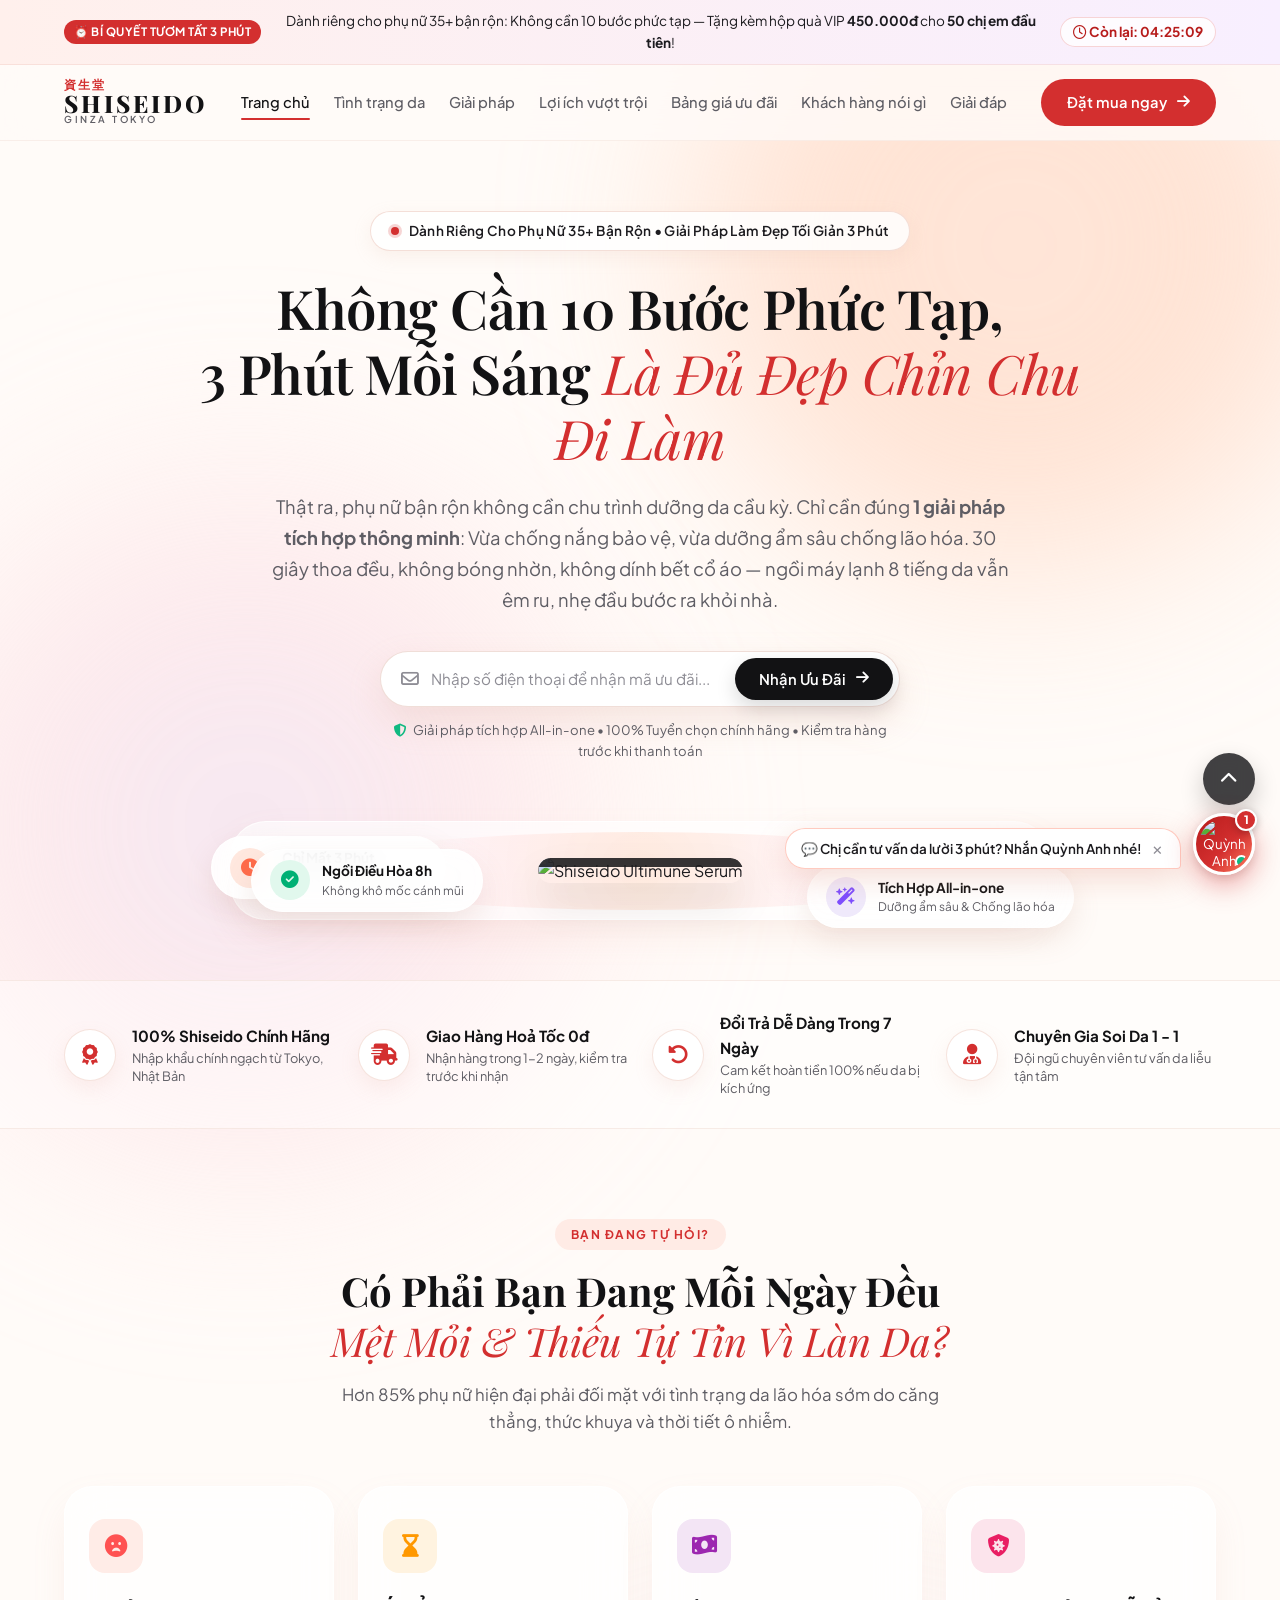
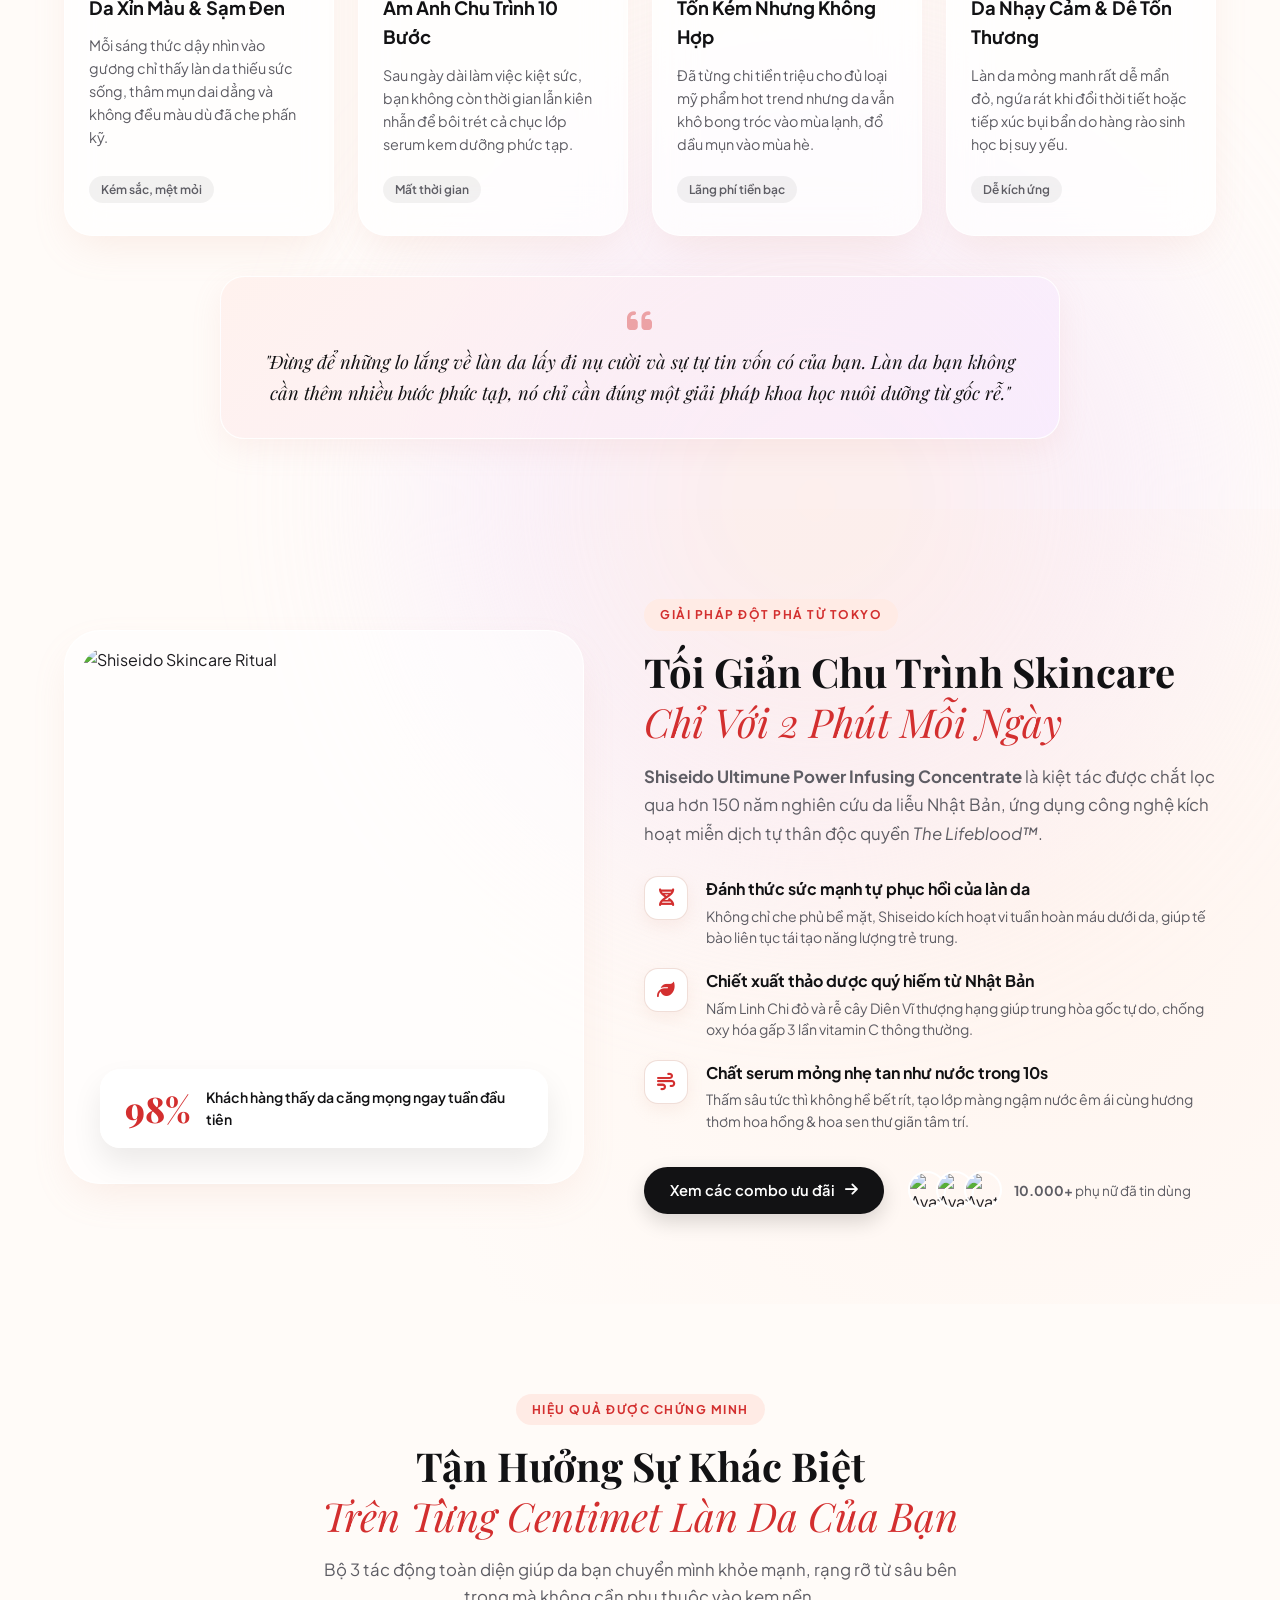
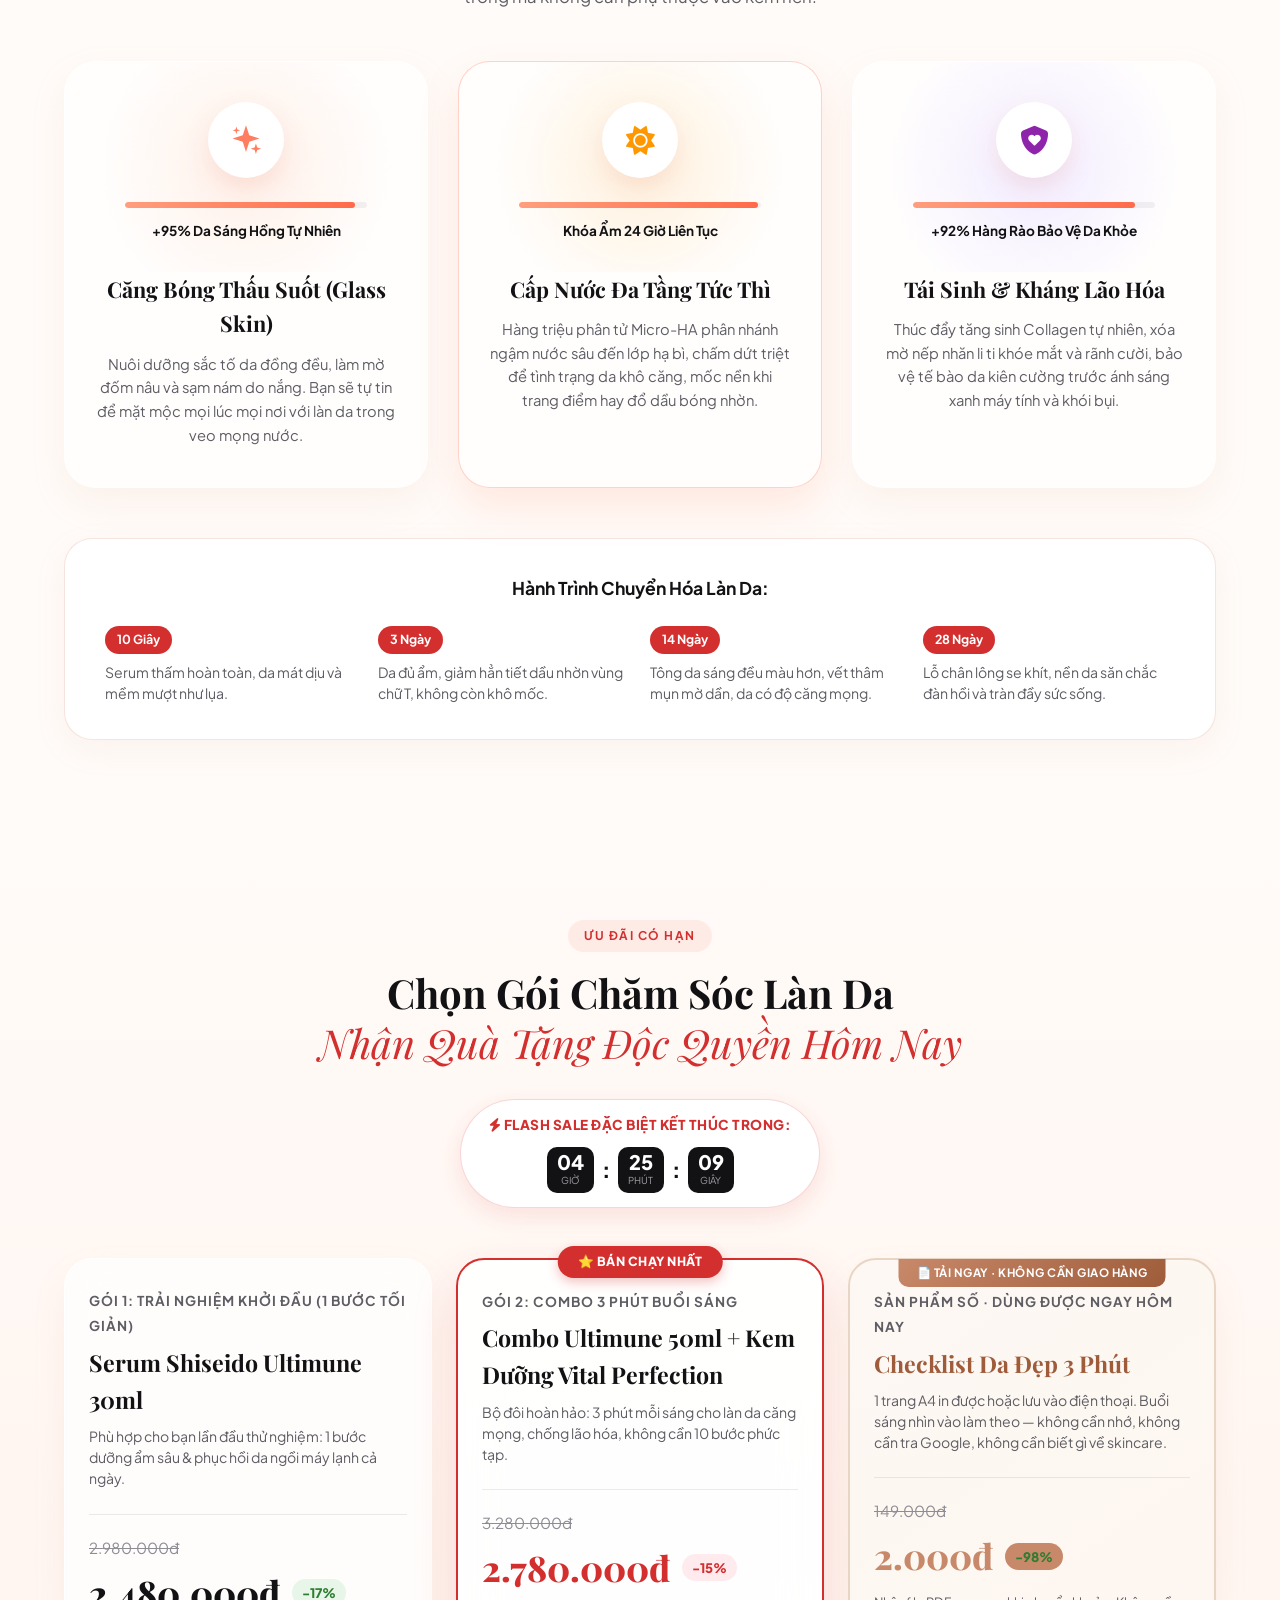
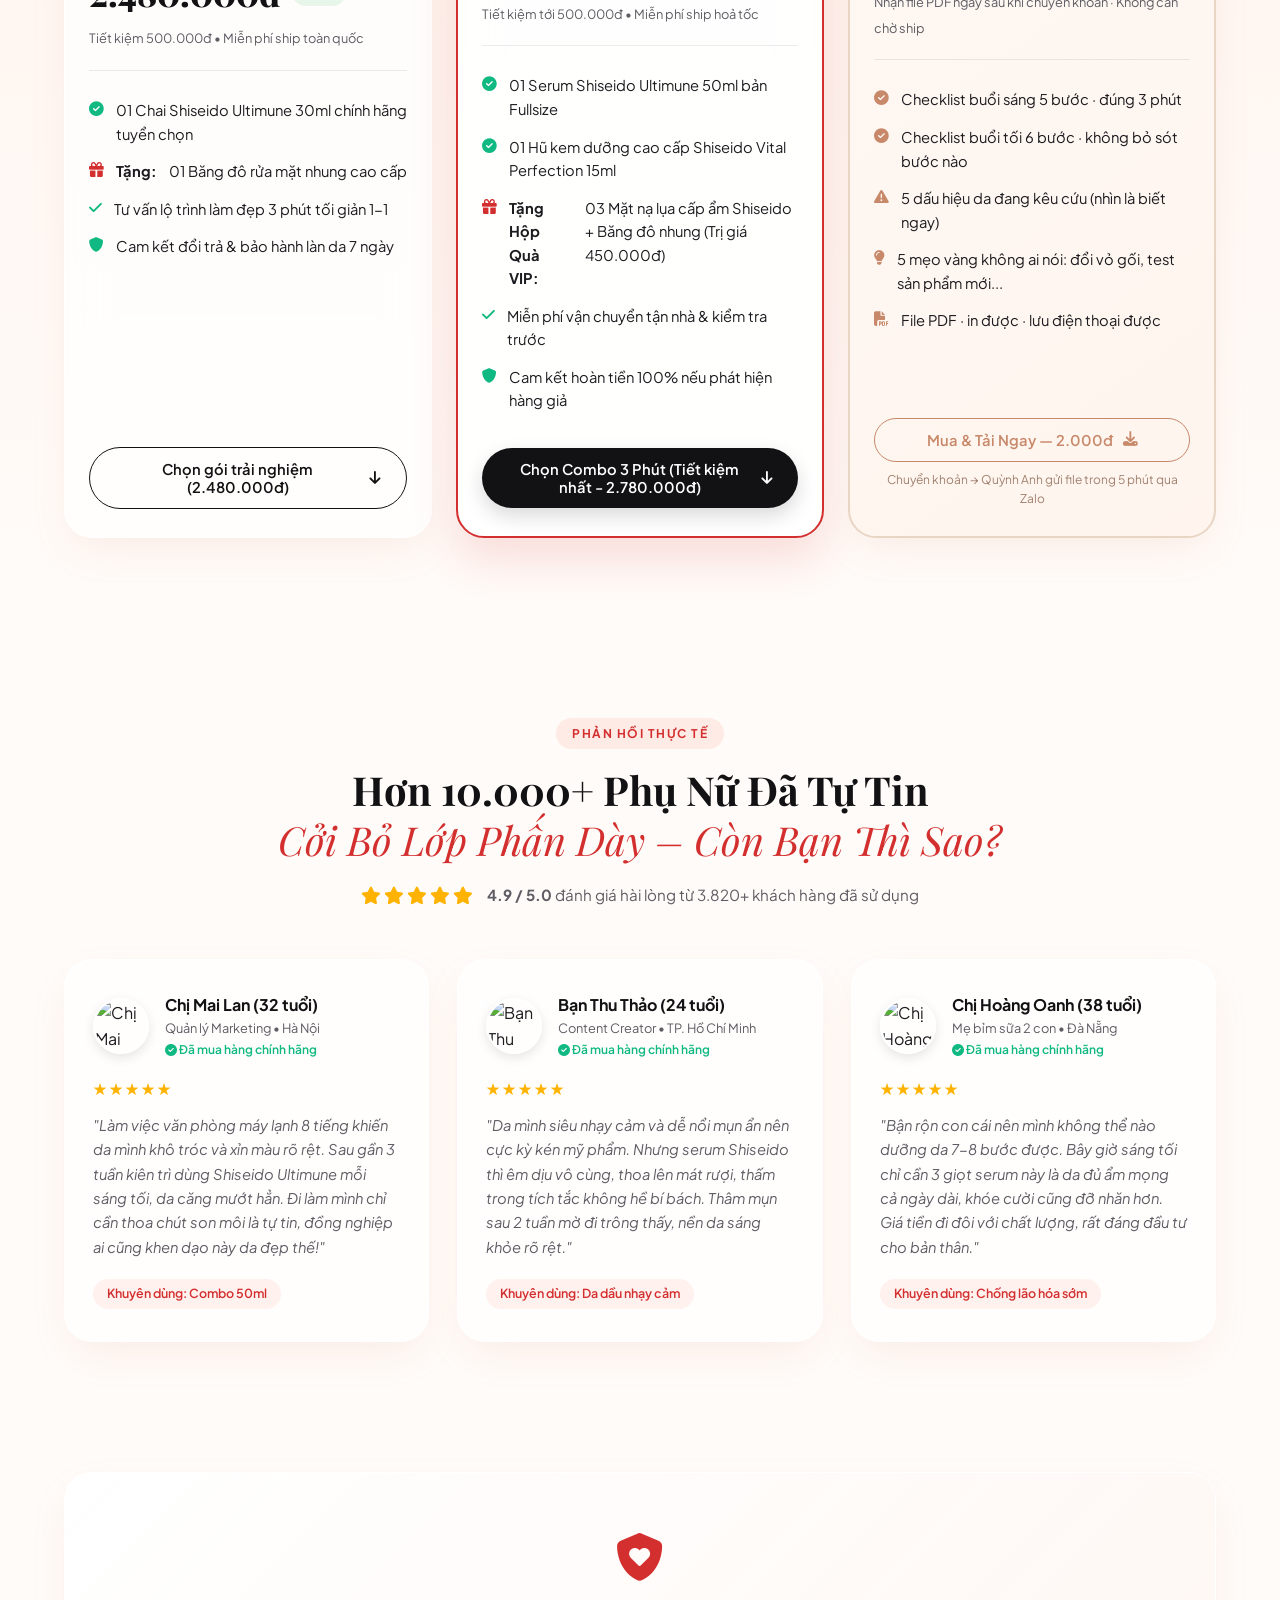
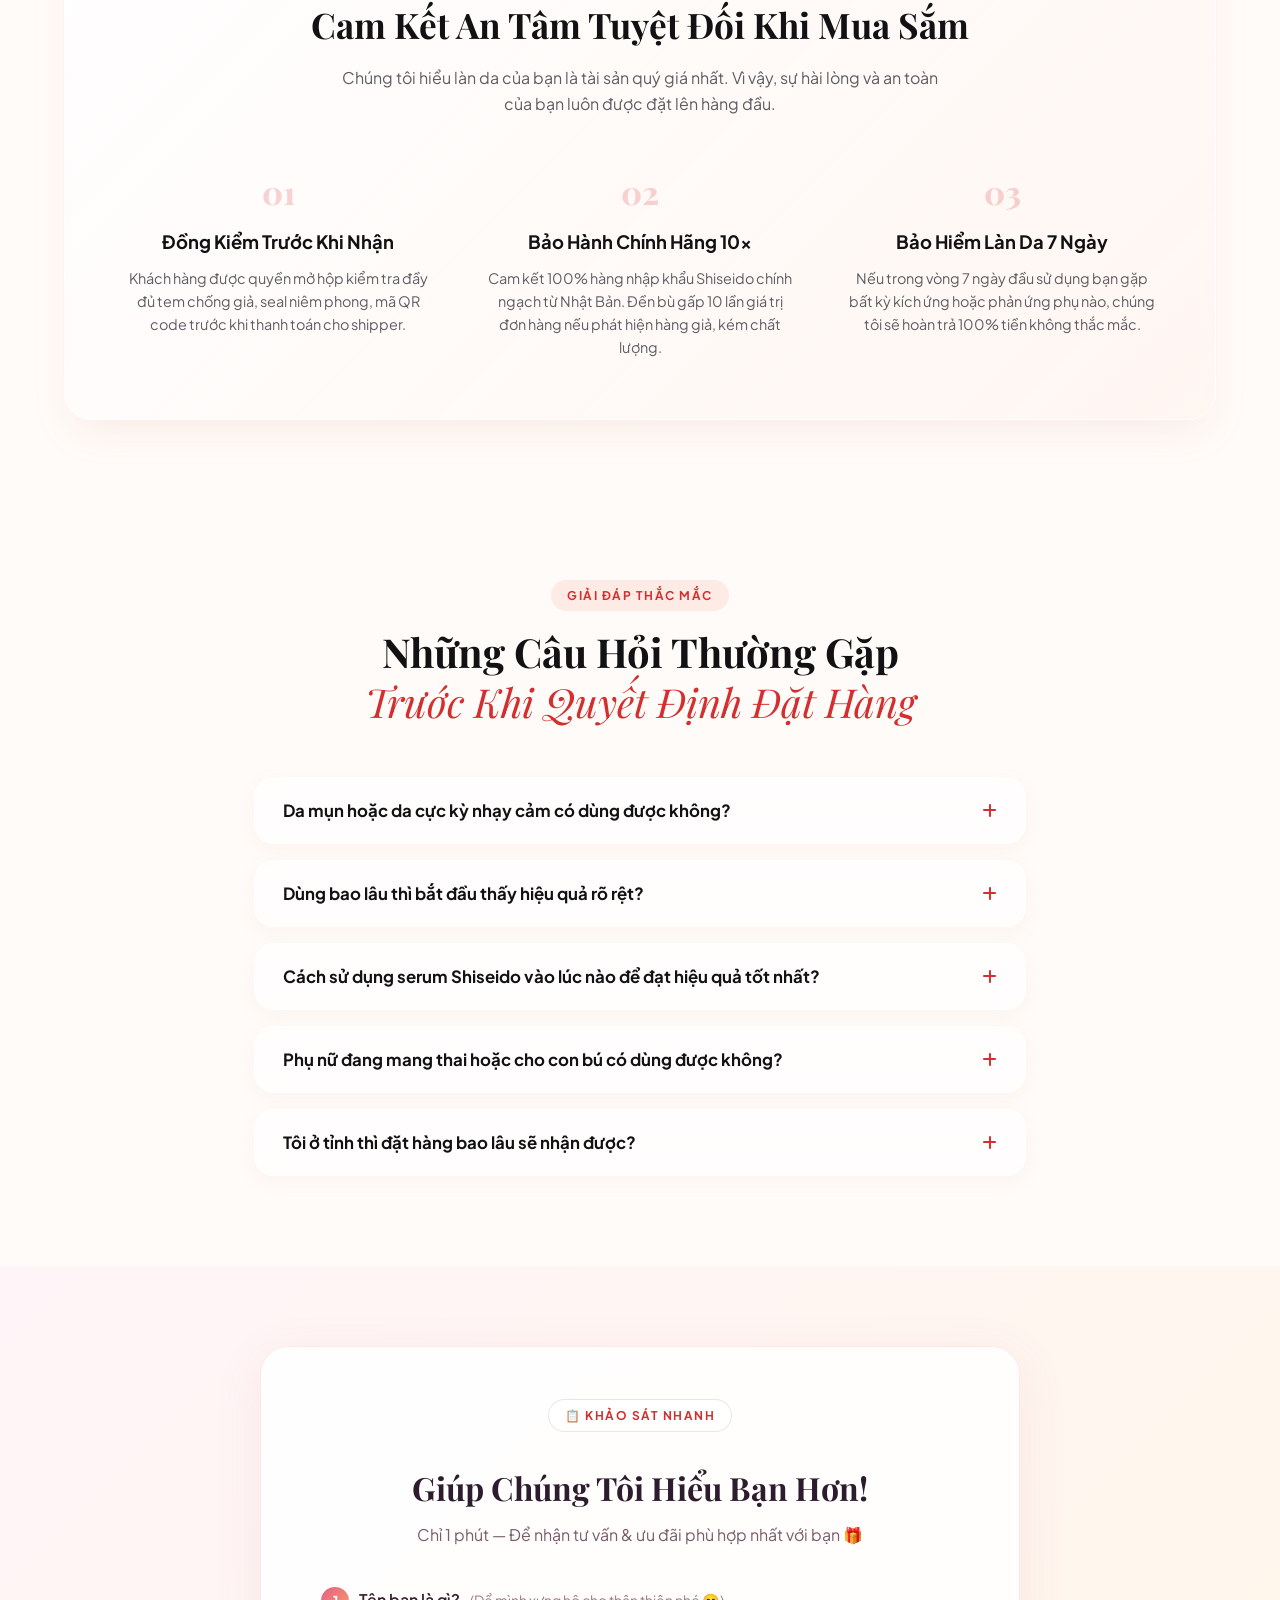
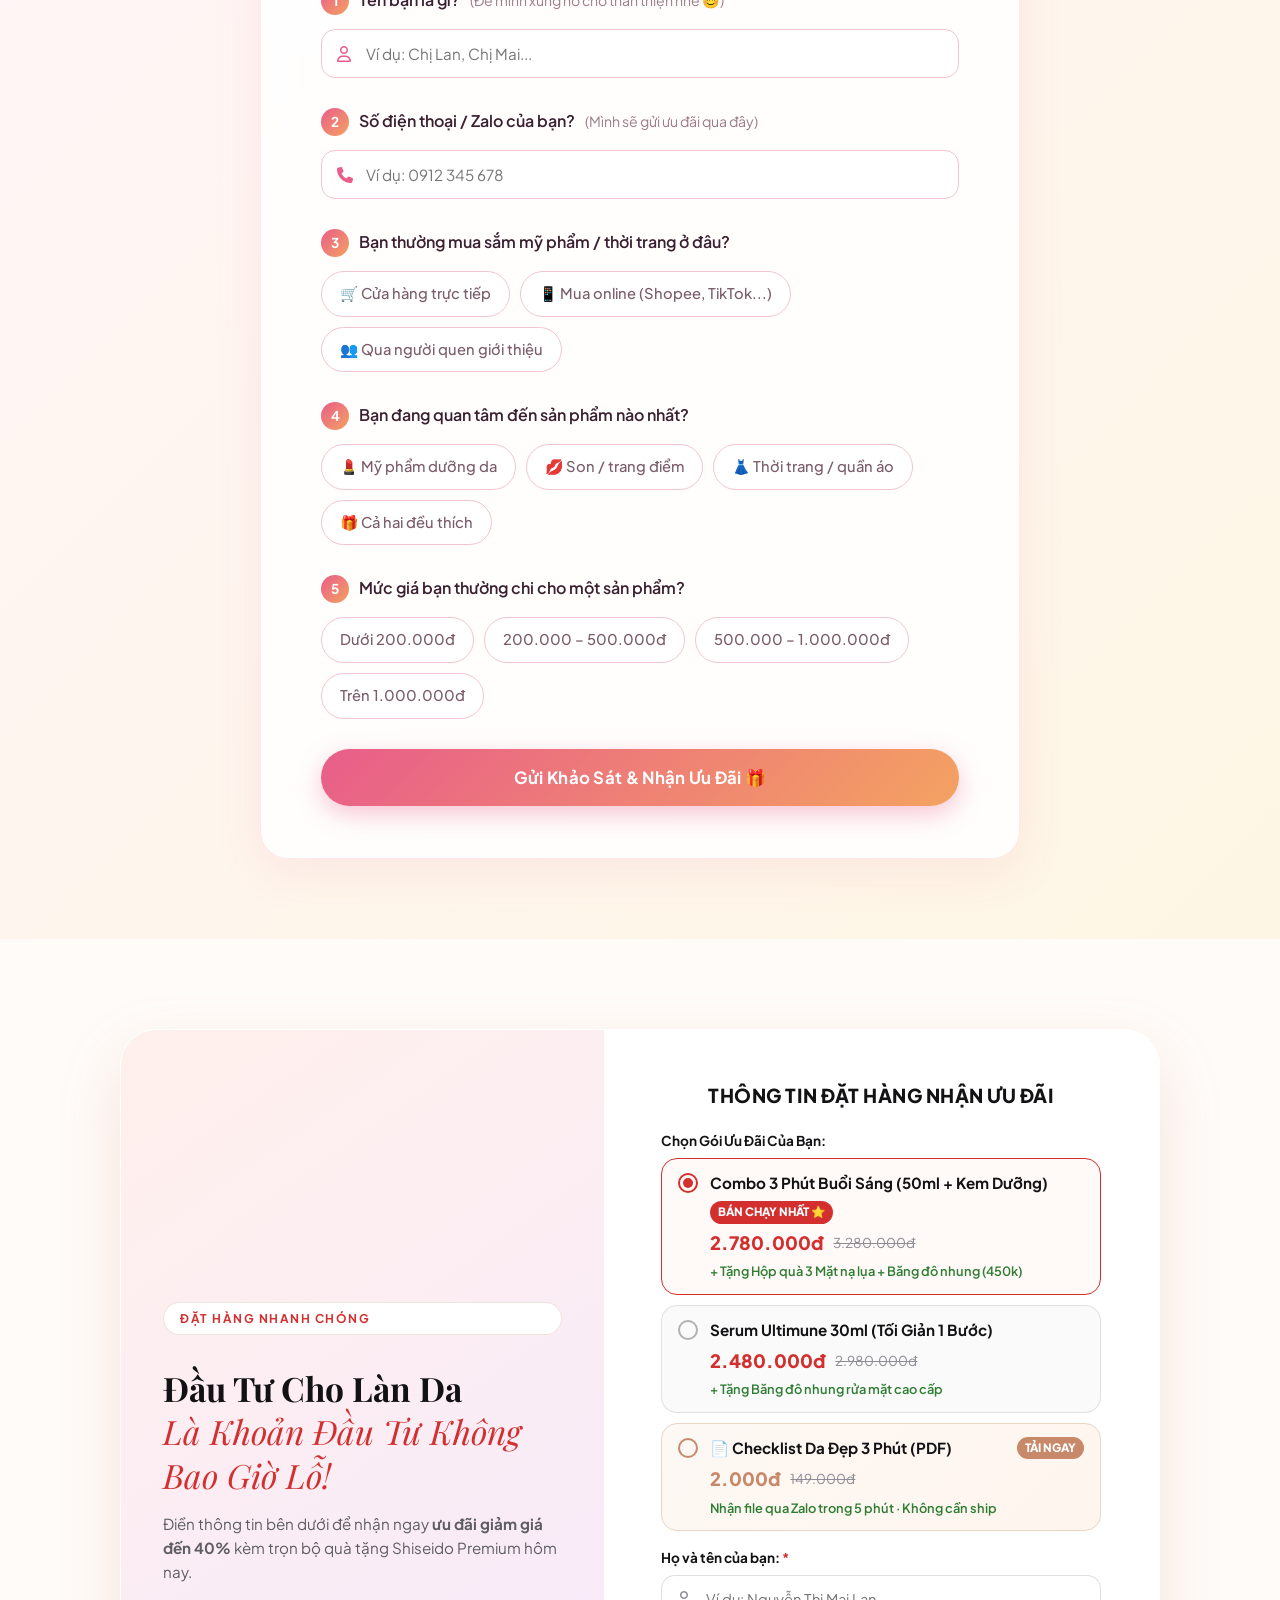
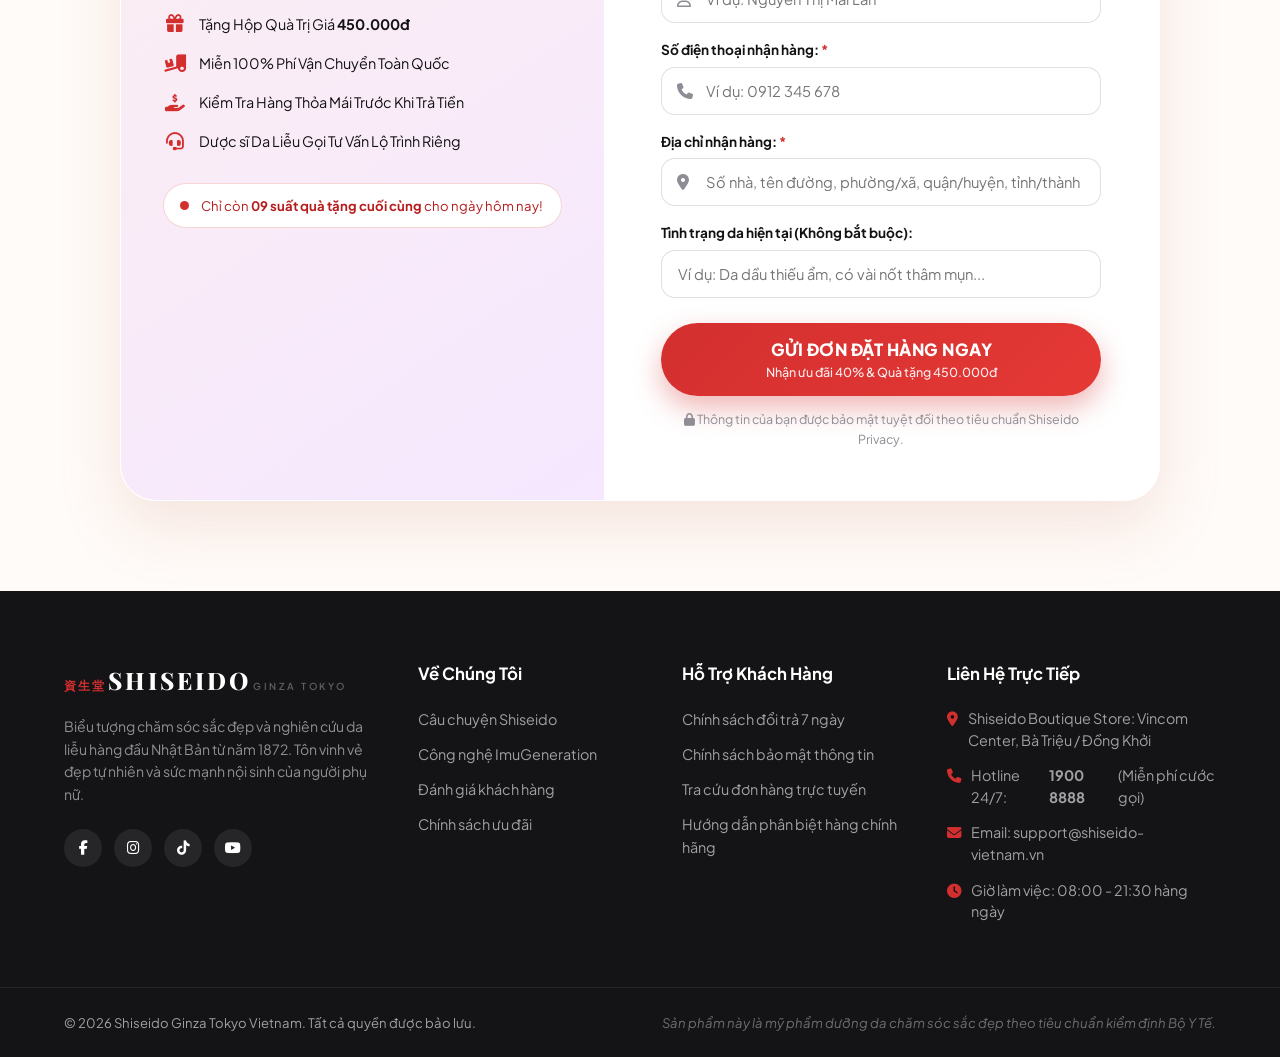
==== index.html @ fb44227e "Add files via upload" ====
<!DOCTYPE html>
<html lang="vi">
<head>
  <meta charset="UTF-8">
  <meta name="viewport" content="width=device-width, initial-scale=1.0">
  <title>Làm Đẹp Lười 3 Phút Cho Phụ Nữ 35+ | Tối Giản, Không Cần 10 Bước Phức Tạp</title>
  <meta name="description" content="Dành riêng cho phụ nữ 35+ bận rộn: Không cần 10 bước phức tạp — 3 phút mỗi sáng là đủ đẹp chỉn chu để đi làm. Vừa chống nắng vừa dưỡng ẩm sâu không dính bết.">
  
  <!-- Google Fonts: Playfair Display (Serif sang trọng theo phong cách ảnh mẫu) & Plus Jakarta Sans (Hiện đại, dễ đọc) -->
  <link rel="preconnect" href="https://fonts.googleapis.com">
  <link rel="preconnect" href="https://fonts.gstatic.com" crossorigin>
  <link href="https://fonts.googleapis.com/css2?family=Playfair+Display:ital,wght@0,400..800;1,400..700&family=Plus+Jakarta+Sans:wght@300;400;500;600;700;800&display=swap" rel="stylesheet">
  
  <!-- FontAwesome Icons -->
  <link rel="stylesheet" href="https://cdnjs.cloudflare.com/ajax/libs/font-awesome/6.5.1/css/all.min.css">
  
  <link rel="stylesheet" href="style.css">
</head>
<body>

  <!-- Top Announcement Bar (Phong cách Unimart) -->
  <div class="top-announcement-bar">
    <div class="container announcement-inner">
      <span class="announcement-tag">⏰ BÍ QUYẾT TƯƠM TẤT 3 PHÚT</span>
      <p class="announcement-text">
        Dành riêng cho phụ nữ 35+ bận rộn: Không cần 10 bước phức tạp — Tặng kèm hộp quà VIP <strong>450.000đ</strong> cho <strong>50 chị em đầu tiên</strong>!
      </p>
      <div class="top-timer" id="topTimer">
        <i class="fa-regular fa-clock"></i> Còn lại: <span class="timer-digits">04:25:12</span>
      </div>
    </div>
  </div>

  <!-- Header Navigation (Thanh Menu Hiện Đại & Tinh Tế) -->
  <header class="site-header" id="siteHeader">
    <div class="container header-container">
      <a href="#" class="brand-logo">
        <span class="logo-kanji">資生堂</span>
        <span class="logo-text">SHISEIDO</span>
        <span class="logo-sub">GINZA TOKYO</span>
      </a>

      <nav class="nav-menu" id="navMenu">
        <a href="#hero" class="nav-link active">Trang chủ</a>
        <a href="#problem" class="nav-link">Tình trạng da</a>
        <a href="#solution" class="nav-link">Giải pháp</a>
        <a href="#benefits" class="nav-link">Lợi ích vượt trội</a>
        <a href="#pricing" class="nav-link">Bảng giá ưu đãi</a>
        <a href="#reviews" class="nav-link">Khách hàng nói gì</a>
        <a href="#faq" class="nav-link">Giải đáp</a>
      </nav>

      <div class="header-actions">
        <a href="#order-form" class="btn-primary-pill header-cta-btn">
          <span>Đặt mua ngay</span>
          <i class="fa-solid fa-arrow-right"></i>
        </a>
      </div>

      <!-- Mobile Menu Toggle -->
      <button class="mobile-toggle" id="mobileToggle" aria-label="Toggle Menu">
        <i class="fa-solid fa-bars"></i>
      </button>
    </div>
  </header>

  <!-- Background Decorative Mesh Gradients (Phong cách Kenko / Pastel Glow) -->
  <div class="ambient-glow glow-1"></div>
  <div class="ambient-glow glow-2"></div>
  <div class="ambient-glow glow-3"></div>

  <!-- SECTION 1: HERO SECTION -->
  <section class="hero-section" id="hero">
    <div class="container hero-container">
      
      <!-- Pill Badge -->
      <div class="hero-pill-badge">
        <span class="badge-dot"></span>
        <span class="badge-text">Dành Riêng Cho Phụ Nữ 35+ Bận Rộn • Giải Pháp Làm Đẹp Tối Giản 3 Phút</span>
      </div>

      <!-- Main Headline (Serif thanh lịch theo ảnh mẫu) -->
      <h1 class="hero-title">
        Không Cần 10 Bước Phức Tạp, <br class="desktop-only">
        3 Phút Mỗi Sáng <span class="highlight-serif">Là Đủ Đẹp Chỉn Chu Đi Làm</span>
      </h1>

      <!-- Subheadline -->
      <p class="hero-subtitle">
        Thật ra, phụ nữ bận rộn không cần chu trình dưỡng da cầu kỳ. Chỉ cần đúng <strong>1 giải pháp tích hợp thông minh</strong>: Vừa chống nắng bảo vệ, vừa dưỡng ẩm sâu chống lão hóa. 30 giây thoa đều, không bóng nhờn, không dính bết cổ áo — ngồi máy lạnh 8 tiếng da vẫn êm ru, nhẹ đầu bước ra khỏi nhà.
      </p>

      <!-- Pill Quick Action Bar (Input & Button liền khối như thiết kế tham khảo) -->
      <div class="hero-quick-action">
        <form class="quick-optin-form" onsubmit="event.preventDefault(); scrollToOrder();">
          <i class="fa-regular fa-envelope input-icon"></i>
          <input type="tel" id="quickPhoneInput" placeholder="Nhập số điện thoại để nhận mã ưu đãi..." required>
          <button type="submit" class="btn-dark-pill">
            <span>Nhận Ưu Đãi</span>
            <i class="fa-solid fa-arrow-right"></i>
          </button>
        </form>
        <p class="micro-guarantee">
          <i class="fa-solid fa-shield-halved"></i> Giải pháp tích hợp All-in-one • 100% Tuyển chọn chính hãng • Kiểm tra hàng trước khi thanh toán
        </p>
      </div>

      <!-- Hero Visual Card Showcase với các Thẻ Trôi Nổi (Floating Chips) -->
      <div class="hero-showcase-wrapper">
        <div class="hero-product-glass-card">
          <div class="card-inner-glow"></div>
          
          <!-- Image Container -->
          <div class="product-hero-image-wrap">
            <img src="https://images.unsplash.com/photo-1620916566398-39f1143ab7be?auto=format&fit=crop&w=900&q=85" 
                 alt="Shiseido Ultimune Serum" 
                 class="main-hero-img">
            <div class="bottle-badge-floating">
              <span class="ribbon-red">TOP 1</span>
              <span>Giải Pháp Tối Giản Cho Nàng Bận Rộn</span>
            </div>
          </div>

          <!-- Floating Pill Badges xung quanh sản phẩm (Giống phong cách thiết kế Kenko) -->
          <div class="floating-chip chip-1">
            <div class="chip-icon bg-peach">
              <i class="fa-solid fa-clock"></i>
            </div>
            <div class="chip-info">
              <span class="chip-title">Chỉ Mất 3 Phút</span>
              <span class="chip-desc">Tươm tất bước ra khỏi nhà</span>
            </div>
          </div>

          <div class="floating-chip chip-2">
            <div class="chip-icon bg-lavender">
              <i class="fa-solid fa-wand-magic-sparkles"></i>
            </div>
            <div class="chip-info">
              <span class="chip-title">Tích Hợp All-in-one</span>
              <span class="chip-desc">Dưỡng ẩm sâu & Chống lão hóa</span>
            </div>
          </div>

          <div class="floating-chip chip-3">
            <div class="chip-icon bg-mint">
              <i class="fa-solid fa-circle-check"></i>
            </div>
            <div class="chip-info">
              <span class="chip-title">Ngồi Điều Hòa 8h</span>
              <span class="chip-desc">Không khô mốc cánh mũi</span>
            </div>
          </div>

        </div>
      </div>

    </div>
  </section>

  <!-- TRUST STRIP (Thanh cam kết chuẩn Unimart E-commerce) -->
  <section class="trust-bar-section">
    <div class="container trust-grid">
      <div class="trust-item">
        <div class="trust-icon-box">
          <i class="fa-solid fa-award"></i>
        </div>
        <div class="trust-content">
          <h4>100% Shiseido Chính Hãng</h4>
          <p>Nhập khẩu chính ngạch từ Tokyo, Nhật Bản</p>
        </div>
      </div>

      <div class="trust-item">
        <div class="trust-icon-box">
          <i class="fa-solid fa-truck-fast"></i>
        </div>
        <div class="trust-content">
          <h4>Giao Hàng Hoả Tốc 0đ</h4>
          <p>Nhận hàng trong 1-2 ngày, kiểm tra trước khi nhận</p>
        </div>
      </div>

      <div class="trust-item">
        <div class="trust-icon-box">
          <i class="fa-solid fa-rotate-left"></i>
        </div>
        <div class="trust-content">
          <h4>Đổi Trả Dễ Dàng Trong 7 Ngày</h4>
          <p>Cam kết hoàn tiền 100% nếu da bị kích ứng</p>
        </div>
      </div>

      <div class="trust-item">
        <div class="trust-icon-box">
          <i class="fa-solid fa-user-doctor"></i>
        </div>
        <div class="trust-content">
          <h4>Chuyên Gia Soi Da 1 - 1</h4>
          <p>Đội ngũ chuyên viên tư vấn da liễu tận tâm</p>
        </div>
      </div>
    </div>
  </section>

  <!-- SECTION 2: VẤN ĐỀ KHÁCH HÀNG (PAIN POINTS) -->
  <section class="problem-section" id="problem">
    <div class="container">
      
      <div class="section-header text-center">
        <span class="section-pill-tag">BẠN ĐANG TỰ HỎI?</span>
        <h2 class="section-title">
          Có Phải Bạn Đang Mỗi Ngày Đều <br class="desktop-only">
          <span class="highlight-serif">Mệt Mỏi & Thiếu Tự Tin Vì Làn Da?</span>
        </h2>
        <p class="section-desc">
          Hơn 85% phụ nữ hiện đại phải đối mặt với tình trạng da lão hóa sớm do căng thẳng, thức khuya và thời tiết ô nhiễm.
        </p>
      </div>

      <div class="problem-cards-grid">
        <!-- Card 1 -->
        <div class="glass-card problem-card">
          <div class="problem-icon-wrapper danger-glow">
            <i class="fa-solid fa-face-frown-open"></i>
          </div>
          <h3>Da Xỉn Màu & Sạm Đen</h3>
          <p>Mỗi sáng thức dậy nhìn vào gương chỉ thấy làn da thiếu sức sống, thâm mụn dai dẳng và không đều màu dù đã che phấn kỹ.</p>
          <span class="problem-tag">Kém sắc, mệt mỏi</span>
        </div>

        <!-- Card 2 -->
        <div class="glass-card problem-card">
          <div class="problem-icon-wrapper warning-glow">
            <i class="fa-solid fa-hourglass-end"></i>
          </div>
          <h3>Ám Ảnh Chu Trình 10 Bước</h3>
          <p>Sau ngày dài làm việc kiệt sức, bạn không còn thời gian lẫn kiên nhẫn để bôi trét cả chục lớp serum kem dưỡng phức tạp.</p>
          <span class="problem-tag">Mất thời gian</span>
        </div>

        <!-- Card 3 -->
        <div class="glass-card problem-card">
          <div class="problem-icon-wrapper purple-glow">
            <i class="fa-solid fa-money-bill-wave"></i>
          </div>
          <h3>Tốn Kém Nhưng Không Hợp</h3>
          <p>Đã từng chi tiền triệu cho đủ loại mỹ phẩm hot trend nhưng da vẫn khô bong tróc vào mùa lạnh, đổ dầu mụn vào mùa hè.</p>
          <span class="problem-tag">Lãng phí tiền bạc</span>
        </div>

        <!-- Card 4 -->
        <div class="glass-card problem-card">
          <div class="problem-icon-wrapper rose-glow">
            <i class="fa-solid fa-shield-virus"></i>
          </div>
          <h3>Da Nhạy Cảm & Dễ Tổn Thương</h3>
          <p>Làn da mỏng manh rất dễ mẩn đỏ, ngứa rát khi đổi thời tiết hoặc tiếp xúc bụi bẩn do hàng rào sinh học bị suy yếu.</p>
          <span class="problem-tag">Dễ kích ứng</span>
        </div>
      </div>

      <!-- Quote Banner -->
      <div class="empathy-quote-box">
        <i class="fa-solid fa-quote-left quote-icon"></i>
        <p class="quote-text">
          "Đừng để những lo lắng về làn da lấy đi nụ cười và sự tự tin vốn có của bạn. Làn da bạn không cần thêm nhiều bước phức tạp, nó chỉ cần đúng một giải pháp khoa học nuôi dưỡng từ gốc rễ."
        </p>
      </div>

    </div>
  </section>

  <!-- SECTION 3: GIẢI PHÁP ĐỘT PHÁ CỦA SHISEIDO (THE SOLUTION) -->
  <section class="solution-section" id="solution">
    <div class="container">
      <div class="solution-grid">
        
        <!-- Cột Hình Ảnh Sản Phẩm Tinh Tế -->
        <div class="solution-visual">
          <div class="glass-featured-frame">
            <img src="https://images.unsplash.com/photo-1571781926291-c477ebfd024b?auto=format&fit=crop&w=800&q=85" 
                 alt="Shiseido Skincare Ritual" 
                 class="solution-img">
            
            <div class="solution-badge-stat">
              <span class="stat-number">98%</span>
              <span class="stat-label">Khách hàng thấy da căng mọng ngay tuần đầu tiên</span>
            </div>
          </div>
        </div>

        <!-- Cột Nội Dung Giải Pháp -->
        <div class="solution-content">
          <span class="section-pill-tag">GIẢI PHÁP ĐỘT PHÁ TỪ TOKYO</span>
          <h2 class="section-title">
            Tối Giản Chu Trình Skincare <br>
            <span class="highlight-serif">Chỉ Với 2 Phút Mỗi Ngày</span>
          </h2>
          <p class="lead-text">
            <strong>Shiseido Ultimune Power Infusing Concentrate</strong> là kiệt tác được chắt lọc qua hơn 150 năm nghiên cứu da liễu Nhật Bản, ứng dụng công nghệ kích hoạt miễn dịch tự thân độc quyền <em>The Lifeblood™</em>.
          </p>

          <div class="solution-feature-list">
            <div class="solution-feature-item">
              <div class="feature-bullet">
                <i class="fa-solid fa-dna"></i>
              </div>
              <div>
                <h4>Đánh thức sức mạnh tự phục hồi của làn da</h4>
                <p>Không chỉ che phủ bề mặt, Shiseido kích hoạt vi tuần hoàn máu dưới da, giúp tế bào liên tục tái tạo năng lượng trẻ trung.</p>
              </div>
            </div>

            <div class="solution-feature-item">
              <div class="feature-bullet">
                <i class="fa-solid fa-leaf"></i>
              </div>
              <div>
                <h4>Chiết xuất thảo dược quý hiếm từ Nhật Bản</h4>
                <p>Nấm Linh Chi đỏ và rễ cây Diên Vĩ thượng hạng giúp trung hòa gốc tự do, chống oxy hóa gấp 3 lần vitamin C thông thường.</p>
              </div>
            </div>

            <div class="solution-feature-item">
              <div class="feature-bullet">
                <i class="fa-solid fa-wind"></i>
              </div>
              <div>
                <h4>Chất serum mỏng nhẹ tan như nước trong 10s</h4>
                <p>Thấm sâu tức thì không hề bết rít, tạo lớp màng ngậm nước êm ái cùng hương thơm hoa hồng & hoa sen thư giãn tâm trí.</p>
              </div>
            </div>
          </div>

          <div class="solution-cta-row">
            <a href="#pricing" class="btn-dark-pill">
              <span>Xem các combo ưu đãi</span>
              <i class="fa-solid fa-arrow-right"></i>
            </a>
            <div class="verified-count">
              <div class="avatar-group">
                <img src="https://images.unsplash.com/photo-1544005313-94ddf0286df2?auto=format&fit=crop&w=80&q=80" alt="Avatar 1">
                <img src="https://images.unsplash.com/photo-1534528741775-53994a69daeb?auto=format&fit=crop&w=80&q=80" alt="Avatar 2">
                <img src="https://images.unsplash.com/photo-1517841905240-472988babdf9?auto=format&fit=crop&w=80&q=80" alt="Avatar 3">
              </div>
              <span><strong>10.000+</strong> phụ nữ đã tin dùng</span>
            </div>
          </div>

        </div>

      </div>
    </div>
  </section>

  <!-- SECTION 4: LỢI ÍCH VƯỢT TRỘI (BENEFITS - 3 CARDS LAYOUT THEO ẢNH MẪU KENKO) -->
  <section class="benefits-section" id="benefits">
    <div class="container">
      
      <div class="section-header text-center">
        <span class="section-pill-tag">HIỆU QUẢ ĐƯỢC CHỨNG MINH</span>
        <h2 class="section-title">
          Tận Hưởng Sự Khác Biệt <br class="desktop-only">
          <span class="highlight-serif">Trên Từng Centimet Làn Da Của Bạn</span>
        </h2>
        <p class="section-desc">
          Bộ 3 tác động toàn diện giúp da bạn chuyển mình khỏe mạnh, rạng rỡ từ sâu bên trong mà không cần phụ thuộc vào kem nền.
        </p>
      </div>

      <!-- 3-Card Grid tương tự 3 khối "Calories, Sleep Faster, Protein Power" trong ảnh thiết kế -->
      <div class="kenko-cards-grid">
        
        <!-- Benefit Card 1 -->
        <div class="benefit-card-kenko">
          <div class="benefit-card-top glow-peach">
            <div class="benefit-visual-circle">
              <!-- Biểu tượng Ngôi sao toả sáng Glass Skin (Thay cho icon fa-sparkles bị thiếu) -->
              <svg width="34" height="34" viewBox="0 0 24 24" fill="currentColor" xmlns="http://www.w3.org/2000/svg">
                <path d="M12 1.5L14.3 8.7L21.5 11L14.3 13.3L12 20.5L9.7 13.3L2.5 11L9.7 8.7L12 1.5Z"/>
                <path d="M19 14.5L19.9 17.3L22.7 18.2L19.9 19.1L19 21.9L18.1 19.1L15.3 18.2L18.1 17.3L19 14.5Z"/>
                <path d="M5.2 2.5L5.8 4.6L7.9 5.2L5.8 5.8L5.2 7.9L4.6 5.8L2.5 5.2L4.6 4.6L5.2 2.5Z"/>
              </svg>
            </div>
            <div class="mini-data-bar">
              <div class="mini-bar-fill" style="width: 95%;"></div>
            </div>
            <span class="metric-text">+95% Da Sáng Hồng Tự Nhiên</span>
          </div>
          <div class="benefit-card-body">
            <h3 class="benefit-name">Căng Bóng Thấu Suốt (Glass Skin)</h3>
            <p class="benefit-desc">
              Nuôi dưỡng sắc tố da đồng đều, làm mờ đốm nâu và sạm nám do nắng. Bạn sẽ tự tin để mặt mộc mọi lúc mọi nơi với làn da trong veo mọng nước.
            </p>
          </div>
        </div>

        <!-- Benefit Card 2 -->
        <div class="benefit-card-kenko featured-middle-card">
          <div class="benefit-card-top glow-apricot">
            <div class="benefit-visual-circle sun-circle">
              <i class="fa-solid fa-sun"></i>
            </div>
            <div class="mini-data-bar">
              <div class="mini-bar-fill" style="width: 99%;"></div>
            </div>
            <span class="metric-text">Khóa Ẩm 24 Giờ Liên Tục</span>
          </div>
          <div class="benefit-card-body">
            <h3 class="benefit-name">Cấp Nước Đa Tầng Tức Thì</h3>
            <p class="benefit-desc">
              Hàng triệu phân tử Micro-HA phân nhánh ngậm nước sâu đến lớp hạ bì, chấm dứt triệt để tình trạng da khô căng, mốc nền khi trang điểm hay đổ dầu bóng nhờn.
            </p>
          </div>
        </div>

        <!-- Benefit Card 3 -->
        <div class="benefit-card-kenko">
          <div class="benefit-card-top glow-lavender">
            <div class="benefit-visual-circle shield-circle">
              <i class="fa-solid fa-shield-heart"></i>
            </div>
            <div class="mini-data-bar">
              <div class="mini-bar-fill" style="width: 92%;"></div>
            </div>
            <span class="metric-text">+92% Hàng Rào Bảo Vệ Da Khỏe</span>
          </div>
          <div class="benefit-card-body">
            <h3 class="benefit-name">Tái Sinh & Kháng Lão Hóa</h3>
            <p class="benefit-desc">
              Thúc đẩy tăng sinh Collagen tự nhiên, xóa mờ nếp nhăn li ti khóe mắt và rãnh cười, bảo vệ tế bào da kiên cường trước ánh sáng xanh máy tính và khói bụi.
            </p>
          </div>
        </div>

      </div>

      <!-- Tóm tắt 4 bước cảm nhận theo thời gian -->
      <div class="timeline-box">
        <h4 class="timeline-heading">Hành Trình Chuyển Hóa Làn Da:</h4>
        <div class="timeline-steps">
          <div class="timeline-item">
            <span class="step-badge">10 Giây</span>
            <p>Serum thấm hoàn toàn, da mát dịu và mềm mượt như lụa.</p>
          </div>
          <div class="timeline-item">
            <span class="step-badge">3 Ngày</span>
            <p>Da đủ ẩm, giảm hẳn tiết dầu nhờn vùng chữ T, không còn khô mốc.</p>
          </div>
          <div class="timeline-item">
            <span class="step-badge">14 Ngày</span>
            <p>Tông da sáng đều màu hơn, vết thâm mụn mờ dần, da có độ căng mọng.</p>
          </div>
          <div class="timeline-item">
            <span class="step-badge">28 Ngày</span>
            <p>Lỗ chân lông se khít, nền da săn chắc đàn hồi và tràn đầy sức sống.</p>
          </div>
        </div>
      </div>

    </div>
  </section>

  <!-- SECTION 5: BẢNG GIÁ & GÓI ƯU ĐÃI (PRICING & OFFERS - CHUẨN UNIMART) -->
  <section class="pricing-section" id="pricing">
    <div class="container">
      
      <div class="section-header text-center">
        <span class="section-pill-tag">ƯU ĐÃI CÓ HẠN</span>
        <h2 class="section-title">
          Chọn Gói Chăm Sóc Làn Da <br class="desktop-only">
          <span class="highlight-serif">Nhận Quà Tặng Độc Quyền Hôm Nay</span>
        </h2>
        
        <!-- Countdown Timer Block (Phong cách Flash sale E-commerce) -->
        <div class="flash-sale-countdown">
          <span class="sale-alert-label"><i class="fa-solid fa-bolt"></i> FLASH SALE ĐẶC BIỆT KẾT THÚC TRONG:</span>
          <div class="timer-boxes" id="saleCountdown">
            <div class="t-box"><span class="t-val" id="timerHours">04</span><span class="t-lbl">Giờ</span></div>
            <div class="t-sep">:</div>
            <div class="t-box"><span class="t-val" id="timerMinutes">25</span><span class="t-lbl">Phút</span></div>
            <div class="t-sep">:</div>
            <div class="t-box"><span class="t-val" id="timerSeconds">12</span><span class="t-lbl">Giây</span></div>
          </div>
        </div>
      </div>

      <!-- Pricing Cards Grid -->
      <div class="pricing-grid">
        
        <!-- GÓI 1: TRẢI NGHIỆM TỐI GIẢN -->
        <div class="pricing-card glass-card">
          <div class="pricing-header">
            <span class="package-name">Gói 1: Trải Nghiệm Khởi Đầu (1 Bước Tối Giản)</span>
            <h3 class="product-title">Serum Shiseido Ultimune 30ml</h3>
            <p class="package-subtitle">Phù hợp cho bạn lần đầu thử nghiệm: 1 bước dưỡng ẩm sâu & phục hồi da ngồi máy lạnh cả ngày.</p>
          </div>

          <div class="price-wrap">
            <span class="original-price">2.980.000đ</span>
            <div class="sale-price-row">
              <span class="current-price">2.480.000đ</span>
              <span class="discount-pill">-17%</span>
            </div>
            <span class="shipping-info">Tiết kiệm 500.000đ • Miễn phí ship toàn quốc</span>
          </div>

          <div class="pricing-features">
            <div class="pf-item"><i class="fa-solid fa-circle-check"></i> 01 Chai Shiseido Ultimune 30ml chính hãng tuyển chọn</div>
            <div class="pf-item"><i class="fa-solid fa-gift"></i> <strong>Tặng:</strong> 01 Băng đô rửa mặt nhung cao cấp</div>
            <div class="pf-item"><i class="fa-solid fa-check"></i> Tư vấn lộ trình làm đẹp 3 phút tối giản 1-1</div>
            <div class="pf-item"><i class="fa-solid fa-shield"></i> Cam kết đổi trả & bảo hành làn da 7 ngày</div>
          </div>

          <button class="btn-outline-pill select-package-btn" onclick="selectPackage('Gói 1: Serum 30ml - 2.480.000đ')">
            <span>Chọn gói trải nghiệm (2.480.000đ)</span>
            <i class="fa-solid fa-arrow-down"></i>
          </button>
        </div>

        <!-- GÓI 2: BEST SELLER ⭐ COMBO TRỌN GÓI 3 PHÚT -->
        <div class="pricing-card glass-card popular-card">
          <div class="popular-ribbon">⭐ BÁN CHẠY NHẤT</div>
          
          <div class="pricing-header">
            <span class="package-name">Gói 2: Combo 3 Phút Buổi Sáng</span>
            <h3 class="product-title">Combo Ultimune 50ml + Kem Dưỡng Vital Perfection</h3>
            <p class="package-subtitle">Bộ đôi hoàn hảo: 3 phút mỗi sáng cho làn da căng mọng, chống lão hóa, không cần 10 bước phức tạp.</p>
          </div>

          <div class="price-wrap">
            <span class="original-price">3.280.000đ</span>
            <div class="sale-price-row">
              <span class="current-price">2.780.000đ</span>
              <span class="discount-pill bg-red-pill">-15%</span>
            </div>
            <span class="shipping-info">Tiết kiệm tới 500.000đ • Miễn phí ship hoả tốc</span>
          </div>

          <div class="pricing-features">
            <div class="pf-item"><i class="fa-solid fa-circle-check"></i> 01 Serum Shiseido Ultimune 50ml bản Fullsize</div>
            <div class="pf-item"><i class="fa-solid fa-circle-check"></i> 01 Hũ kem dưỡng cao cấp Shiseido Vital Perfection 15ml</div>
            <div class="pf-item"><i class="fa-solid fa-gift"></i> <strong>Tặng Hộp Quà VIP:</strong> 03 Mặt nạ lụa cấp ẩm Shiseido + Băng đô nhung (Trị giá 450.000đ)</div>
            <div class="pf-item"><i class="fa-solid fa-check"></i> Miễn phí vận chuyển tận nhà & kiểm tra trước</div>
            <div class="pf-item"><i class="fa-solid fa-shield"></i> Cam kết hoàn tiền 100% nếu phát hiện hàng giả</div>
          </div>

          <button class="btn-dark-pill select-package-btn w-full" onclick="selectPackage('Combo 2: Trọn Gói 3 Phút 50ml - 2.780.000đ (Bán Chạy)')">
            <span>Chọn Combo 3 Phút (Tiết kiệm nhất - 2.780.000đ)</span>
            <i class="fa-solid fa-arrow-down"></i>
          </button>
        </div>

        <!-- GÓI 3: SẢN PHẨM SỐ — CHECKLIST PDF -->
        <div class="pricing-card glass-card digital-card">
          <div class="digital-ribbon">📄 TẢI NGAY · KHÔNG CẦN GIAO HÀNG</div>

          <div class="pricing-header">
            <span class="package-name">Sản phẩm số · Dùng được ngay hôm nay</span>
            <h3 class="product-title">Checklist Da Đẹp 3 Phút</h3>
            <p class="package-subtitle">1 trang A4 in được hoặc lưu vào điện thoại. Buổi sáng nhìn vào làm theo — không cần nhớ, không cần tra Google, không cần biết gì về skincare.</p>
          </div>

          <div class="price-wrap">
            <span class="original-price">149.000đ</span>
            <div class="sale-price-row">
              <span class="current-price" style="color:#C8896A">2.000đ</span>
              <span class="discount-pill" style="background:#C8896A">-98%</span>
            </div>
            <span class="shipping-info">Nhận file PDF ngay sau khi chuyển khoản · Không cần chờ ship</span>
          </div>

          <div class="pricing-features">
            <div class="pf-item"><i class="fa-solid fa-circle-check"></i> Checklist buổi sáng 5 bước · đúng 3 phút</div>
            <div class="pf-item"><i class="fa-solid fa-circle-check"></i> Checklist buổi tối 6 bước · không bỏ sót bước nào</div>
            <div class="pf-item"><i class="fa-solid fa-triangle-exclamation"></i> 5 dấu hiệu da đang kêu cứu (nhìn là biết ngay)</div>
            <div class="pf-item"><i class="fa-solid fa-lightbulb"></i> 5 mẹo vàng không ai nói: đổi vỏ gối, test sản phẩm mới...</div>
            <div class="pf-item"><i class="fa-solid fa-file-pdf" style="color:#ef4444"></i> File PDF · in được · lưu điện thoại được</div>
          </div>

          <button class="btn-outline-pill select-package-btn" style="border-color:#C8896A;color:#C8896A" onclick="openDigitalCheckout()">
            <span>Mua &amp; Tải Ngay — 2.000đ</span>
            <i class="fa-solid fa-download"></i>
          </button>
          <p style="text-align:center;font-size:.75rem;color:#A0806E;margin-top:8px">Chuyển khoản → Quỳnh Anh gửi file trong 5 phút qua Zalo</p>
        </div>

      </div>
    </div>
  </section>

  <!-- MODAL: Mua sản phẩm số -->
  <div class="order-modal-overlay" id="digitalModal">
    <div class="order-modal-card" style="max-width:440px;padding:28px 28px 24px">
      <div style="text-align:center;margin-bottom:16px">
        <div style="font-size:2rem;margin-bottom:6px">📄</div>
        <h3 style="font-size:1.1rem;font-weight:700;margin-bottom:4px">Checklist Da Đẹp 3 Phút</h3>
        <p style="font-size:.83rem;color:#6B4C3B">Chuyển khoản <strong style="color:#C8896A">2.000đ</strong> → nhận file PDF qua Zalo trong 5 phút</p>
      </div>
      <div style="background:#FDF8F4;border:1px solid #E8D5C4;border-radius:12px;padding:14px;text-align:center;margin-bottom:16px">
        <p style="font-size:.78rem;font-weight:700;color:#9E5C3A;margin-bottom:8px">💳 Quét mã chuyển khoản</p>
        <img src="https://img.vietqr.io/image/TCB-19025414262027-compact.jpg?amount=2000&addInfo=ChecklistPDF&accountName=Quynh%20Anh"
             alt="QR 49k Techcombank"
             style="width:175px;border-radius:10px;box-shadow:0 2px 10px rgba(0,0,0,.12);display:block;margin:0 auto 8px" />
        <p style="font-size:.75rem;color:#888">Nội dung: <strong>ChecklistPDF</strong> · TCB · 19025414262027</p>
      </div>
      <form id="digitalForm" onsubmit="submitDigitalOrder(event)">
        <div style="margin-bottom:12px">
          <label style="font-size:.8rem;font-weight:600;color:#475569;display:block;margin-bottom:5px">Số Zalo để nhận file *</label>
          <input type="text" id="digitalContact" required placeholder="Số điện thoại Zalo của bạn"
                 style="width:100%;padding:9px 12px;border:1.5px solid #e2e8f0;border-radius:8px;font-size:.88rem">
        </div>
        <div style="margin-bottom:16px">
          <label style="font-size:.8rem;font-weight:600;color:#475569;display:block;margin-bottom:5px">Tên bạn</label>
          <input type="text" id="digitalName" placeholder="Để mình gửi đúng người nha"
                 style="width:100%;padding:9px 12px;border:1.5px solid #e2e8f0;border-radius:8px;font-size:.88rem">
        </div>
        <button type="submit" class="btn-dark-pill" style="width:100%;padding:12px;font-size:.9rem">
          ✅ Đã chuyển khoản — Gửi thông tin nhận file
        </button>
      </form>
      <button onclick="closeDigitalModal()" style="display:block;width:100%;margin-top:10px;background:none;border:none;color:#94a3b8;font-size:.8rem;cursor:pointer">Đóng lại</button>
    </div>
  </div>

  <!-- SECTION 6: ĐÁNH GIÁ KHÁCH HÀNG (SOCIAL PROOF) -->
  <section class="reviews-section" id="reviews">
    <div class="container">
      
      <div class="section-header text-center">
        <span class="section-pill-tag">PHẢN HỒI THỰC TẾ</span>
        <h2 class="section-title">
          Hơn 10.000+ Phụ Nữ Đã Tự Tin <br class="desktop-only">
          <span class="highlight-serif">Cởi Bỏ Lớp Phấn Dày – Còn Bạn Thì Sao?</span>
        </h2>
        <div class="rating-overall">
          <div class="stars">
            <i class="fa-solid fa-star"></i>
            <i class="fa-solid fa-star"></i>
            <i class="fa-solid fa-star"></i>
            <i class="fa-solid fa-star"></i>
            <i class="fa-solid fa-star"></i>
          </div>
          <span class="rating-score"><strong>4.9 / 5.0</strong> đánh giá hài lòng từ 3.820+ khách hàng đã sử dụng</span>
        </div>
      </div>

      <div class="reviews-grid">
        
        <!-- Review 1 -->
        <div class="review-card glass-card">
          <div class="reviewer-meta">
            <img src="https://images.unsplash.com/photo-1573496359142-b8d87734a5a2?auto=format&fit=crop&w=120&q=80" alt="Chị Mai Lan" class="reviewer-avatar">
            <div class="reviewer-info">
              <h4>Chị Mai Lan (32 tuổi)</h4>
              <span class="reviewer-role">Quản lý Marketing • Hà Nội</span>
              <div class="verified-badge"><i class="fa-solid fa-circle-check"></i> Đã mua hàng chính hãng</div>
            </div>
          </div>
          <div class="review-stars">★★★★★</div>
          <p class="review-comment">
            "Làm việc văn phòng máy lạnh 8 tiếng khiến da mình khô tróc và xỉn màu rõ rệt. Sau gần 3 tuần kiên trì dùng Shiseido Ultimune mỗi sáng tối, da căng mướt hẳn. Đi làm mình chỉ cần thoa chút son môi là tự tin, đồng nghiệp ai cũng khen dạo này da đẹp thế!"
          </p>
          <div class="review-tag">Khuyên dùng: Combo 50ml</div>
        </div>

        <!-- Review 2 -->
        <div class="review-card glass-card">
          <div class="reviewer-meta">
            <img src="https://images.unsplash.com/photo-1580489944761-15a19d654956?auto=format&fit=crop&w=120&q=80" alt="Bạn Thu Thảo" class="reviewer-avatar">
            <div class="reviewer-info">
              <h4>Bạn Thu Thảo (24 tuổi)</h4>
              <span class="reviewer-role">Content Creator • TP. Hồ Chí Minh</span>
              <div class="verified-badge"><i class="fa-solid fa-circle-check"></i> Đã mua hàng chính hãng</div>
            </div>
          </div>
          <div class="review-stars">★★★★★</div>
          <p class="review-comment">
            "Da mình siêu nhạy cảm và dễ nổi mụn ẩn nên cực kỳ kén mỹ phẩm. Nhưng serum Shiseido thì êm dịu vô cùng, thoa lên mát rượi, thấm trong tích tắc không hề bí bách. Thâm mụn sau 2 tuần mờ đi trông thấy, nền da sáng khỏe rõ rệt."
          </p>
          <div class="review-tag">Khuyên dùng: Da dầu nhạy cảm</div>
        </div>

        <!-- Review 3 -->
        <div class="review-card glass-card">
          <div class="reviewer-meta">
            <img src="https://images.unsplash.com/photo-1567532939604-b6b5b0db2604?auto=format&fit=crop&w=120&q=80" alt="Chị Hoàng Oanh" class="reviewer-avatar">
            <div class="reviewer-info">
              <h4>Chị Hoàng Oanh (38 tuổi)</h4>
              <span class="reviewer-role">Mẹ bỉm sữa 2 con • Đà Nẵng</span>
              <div class="verified-badge"><i class="fa-solid fa-circle-check"></i> Đã mua hàng chính hãng</div>
            </div>
          </div>
          <div class="review-stars">★★★★★</div>
          <p class="review-comment">
            "Bận rộn con cái nên mình không thể nào dưỡng da 7-8 bước được. Bây giờ sáng tối chỉ cần 3 giọt serum này là da đủ ẩm mọng cả ngày dài, khóe cười cũng đỡ nhăn hơn. Giá tiền đi đôi với chất lượng, rất đáng đầu tư cho bản thân."
          </p>
          <div class="review-tag">Khuyên dùng: Chống lão hóa sớm</div>
        </div>

      </div>

    </div>
  </section>

  <!-- SECTION 7: CAM KẾT VÀNG TỪ THƯƠNG HIỆU -->
  <section class="guarantee-section">
    <div class="container">
      <div class="guarantee-card-box glass-card">
        <div class="guarantee-header text-center">
          <i class="fa-solid fa-shield-heart guarantee-shield-icon"></i>
          <h2 class="guarantee-title">Cam Kết An Tâm Tuyệt Đối Khi Mua Sắm</h2>
          <p class="guarantee-sub">Chúng tôi hiểu làn da của bạn là tài sản quý giá nhất. Vì vậy, sự hài lòng và an toàn của bạn luôn được đặt lên hàng đầu.</p>
        </div>

        <div class="guarantee-grid">
          <div class="g-col">
            <div class="g-num">01</div>
            <h4>Đồng Kiểm Trước Khi Nhận</h4>
            <p>Khách hàng được quyền mở hộp kiểm tra đầy đủ tem chống giả, seal niêm phong, mã QR code trước khi thanh toán cho shipper.</p>
          </div>

          <div class="g-col">
            <div class="g-num">02</div>
            <h4>Bảo Hành Chính Hãng 10x</h4>
            <p>Cam kết 100% hàng nhập khẩu Shiseido chính ngạch từ Nhật Bản. Đền bù gấp 10 lần giá trị đơn hàng nếu phát hiện hàng giả, kém chất lượng.</p>
          </div>

          <div class="g-col">
            <div class="g-num">03</div>
            <h4>Bảo Hiểm Làn Da 7 Ngày</h4>
            <p>Nếu trong vòng 7 ngày đầu sử dụng bạn gặp bất kỳ kích ứng hoặc phản ứng phụ nào, chúng tôi sẽ hoàn trả 100% tiền không thắc mắc.</p>
          </div>
        </div>
      </div>
    </div>
  </section>

  <!-- SECTION 8: CÂU HỎI THƯỜNG GẶP (FAQ ACCORDION) -->
  <section class="faq-section" id="faq">
    <div class="container faq-container">
      
      <div class="section-header text-center">
        <span class="section-pill-tag">GIẢI ĐÁP THẮC MẮC</span>
        <h2 class="section-title">
          Những Câu Hỏi Thường Gặp <br class="desktop-only">
          <span class="highlight-serif">Trước Khi Quyết Định Đặt Hàng</span>
        </h2>
      </div>

      <div class="faq-accordion-list">
        
        <div class="faq-item">
          <button class="faq-question">
            <span>Da mụn hoặc da cực kỳ nhạy cảm có dùng được không?</span>
            <i class="fa-solid fa-plus"></i>
          </button>
          <div class="faq-answer">
            <p>Hoàn toàn an toàn! Shiseido Ultimune đã trải qua kiểm nghiệm da liễu nghiêm ngặt trên hơn 1.200 phụ nữ có làn da nhạy cảm. Công thức không chứa cồn biến tính, không paraben, không dầu khoáng, kết cấu lỏng nhẹ thẩm thấu nhanh giúp làm dịu nốt mụn viêm và tăng sức đề kháng tự nhiên cho da.</p>
          </div>
        </div>

        <div class="faq-item">
          <button class="faq-question">
            <span>Dùng bao lâu thì bắt đầu thấy hiệu quả rõ rệt?</span>
            <i class="fa-solid fa-plus"></i>
          </button>
          <div class="faq-answer">
            <p>Ngay sau lần thoa đầu tiên, bạn sẽ cảm nhận da mát mướt và căng mịn tức thì. Sau 7-14 ngày, độ ẩm được khóa chặt, giảm hẳn tình trạng đổ dầu và nền da sáng hồng hơn. Sau 28 ngày (chu kỳ thay da tự nhiên), các đốm nâu mờ dần và độ đàn hồi săn chắc tăng lên rõ rệt.</p>
          </div>
        </div>

        <div class="faq-item">
          <button class="faq-question">
            <span>Cách sử dụng serum Shiseido vào lúc nào để đạt hiệu quả tốt nhất?</span>
            <i class="fa-solid fa-plus"></i>
          </button>
          <div class="faq-answer">
            <p>Rất đơn giản: Dùng 2 lần mỗi ngày (sáng và tối) sau bước rửa mặt/nước cân bằng. Lấy 2 lần nhấn (pump) ra lòng bàn tay, chấm lên 5 điểm trên mặt và mát-xa nhẹ nhàng theo hướng từ dưới lên trên, từ trong ra ngoài để nâng cơ mặt.</p>
          </div>
        </div>

        <div class="faq-item">
          <button class="faq-question">
            <span>Phụ nữ đang mang thai hoặc cho con bú có dùng được không?</span>
            <i class="fa-solid fa-plus"></i>
          </button>
          <div class="faq-answer">
            <p>Sản phẩm có thành phần chiết xuất thảo dược tự nhiên lành tính. Tuy nhiên trong thời kỳ mang thai, nội tiết tố thay đổi nên nếu cơ địa bạn quá nhạy cảm, bạn có thể để lại thông tin để chuyên viên da liễu Shiseido tư vấn chi tiết nhất nhé.</p>
          </div>
        </div>

        <div class="faq-item">
          <button class="faq-question">
            <span>Tôi ở tỉnh thì đặt hàng bao lâu sẽ nhận được?</span>
            <i class="fa-solid fa-plus"></i>
          </button>
          <div class="faq-answer">
            <p>Đơn hàng được đóng gói bọc chống sốc cẩn thận và gửi qua dịch vụ chuyển phát nhanh hỏa tốc. Tại Hà Nội & TP.HCM nhận hàng trong 24 giờ. Các tỉnh thành khác từ 1 - 2 ngày làm việc. Quý khách hoàn toàn được kiểm tra hàng trước khi thanh toán.</p>
          </div>
        </div>

      </div>

    </div>
  </section>

  <!-- SECTION KHẢO SÁT KHÁCH HÀNG -->
  <section class="survey-section" id="khao-sat">
    <div class="container">
      <div class="survey-glass-box">

        <div class="survey-header">
          <span class="section-pill-tag bg-white-pill">📋 KHẢO SÁT NHANH</span>
          <h2 class="survey-title">Giúp Chúng Tôi Hiểu Bạn Hơn!</h2>
          <p class="survey-subtitle">Chỉ 1 phút — Để nhận tư vấn &amp; ưu đãi phù hợp nhất với bạn 🎁</p>
        </div>

        <form class="survey-form" id="surveyForm"
              action="https://formspree.io/f/xbgjwzbp"
              method="POST">

          <!-- Câu 1: Tên -->
          <div class="survey-group">
            <label class="survey-label">
              <span class="survey-num">1</span>
              Tên bạn là gì? <em class="survey-hint">(Để mình xưng hô cho thân thiện nhé 😊)</em>
            </label>
            <div class="survey-input-wrap">
              <i class="fa-regular fa-user"></i>
              <input type="text" name="ten" placeholder="Ví dụ: Chị Lan, Chị Mai..." required>
            </div>
          </div>

          <!-- Câu 2: SĐT/Zalo -->
          <div class="survey-group">
            <label class="survey-label">
              <span class="survey-num">2</span>
              Số điện thoại / Zalo của bạn? <em class="survey-hint">(Mình sẽ gửi ưu đãi qua đây)</em>
            </label>
            <div class="survey-input-wrap">
              <i class="fa-solid fa-phone"></i>
              <input type="tel" name="sdt_zalo" placeholder="Ví dụ: 0912 345 678" required>
            </div>
          </div>

          <!-- Câu 3: Kênh mua sắm -->
          <div class="survey-group">
            <label class="survey-label">
              <span class="survey-num">3</span>
              Bạn thường mua sắm mỹ phẩm / thời trang ở đâu?
            </label>
            <div class="survey-options">
              <label class="survey-option">
                <input type="radio" name="kenh_mua_sam" value="Cửa hàng trực tiếp" required>
                <span class="survey-option-btn">🛒 Cửa hàng trực tiếp</span>
              </label>
              <label class="survey-option">
                <input type="radio" name="kenh_mua_sam" value="Mua online (Shopee, TikTok...)">
                <span class="survey-option-btn">📱 Mua online (Shopee, TikTok...)</span>
              </label>
              <label class="survey-option">
                <input type="radio" name="kenh_mua_sam" value="Qua người quen giới thiệu">
                <span class="survey-option-btn">👥 Qua người quen giới thiệu</span>
              </label>
            </div>
          </div>

          <!-- Câu 4: Sản phẩm quan tâm -->
          <div class="survey-group">
            <label class="survey-label">
              <span class="survey-num">4</span>
              Bạn đang quan tâm đến sản phẩm nào nhất?
            </label>
            <div class="survey-options">
              <label class="survey-option">
                <input type="radio" name="san_pham_quan_tam" value="Mỹ phẩm dưỡng da" required>
                <span class="survey-option-btn">💄 Mỹ phẩm dưỡng da</span>
              </label>
              <label class="survey-option">
                <input type="radio" name="san_pham_quan_tam" value="Son / trang điểm">
                <span class="survey-option-btn">💋 Son / trang điểm</span>
              </label>
              <label class="survey-option">
                <input type="radio" name="san_pham_quan_tam" value="Thời trang / quần áo">
                <span class="survey-option-btn">👗 Thời trang / quần áo</span>
              </label>
              <label class="survey-option">
                <input type="radio" name="san_pham_quan_tam" value="Cả hai đều thích">
                <span class="survey-option-btn">🎁 Cả hai đều thích</span>
              </label>
            </div>
          </div>

          <!-- Câu 5: Mức giá -->
          <div class="survey-group">
            <label class="survey-label">
              <span class="survey-num">5</span>
              Mức giá bạn thường chi cho một sản phẩm?
            </label>
            <div class="survey-options">
              <label class="survey-option">
                <input type="radio" name="muc_gia" value="Dưới 200.000đ" required>
                <span class="survey-option-btn">Dưới 200.000đ</span>
              </label>
              <label class="survey-option">
                <input type="radio" name="muc_gia" value="200.000 – 500.000đ">
                <span class="survey-option-btn">200.000 – 500.000đ</span>
              </label>
              <label class="survey-option">
                <input type="radio" name="muc_gia" value="500.000 – 1.000.000đ">
                <span class="survey-option-btn">500.000 – 1.000.000đ</span>
              </label>
              <label class="survey-option">
                <input type="radio" name="muc_gia" value="Trên 1.000.000đ">
                <span class="survey-option-btn">Trên 1.000.000đ</span>
              </label>
            </div>
          </div>

          <input type="hidden" name="_subject" value="📋 Khảo sát khách hàng mới từ Landing Page">
          <input type="hidden" name="_captcha" value="false">

          <button type="submit" class="btn-survey-submit">
            <span>Gửi Khảo Sát &amp; Nhận Ưu Đãi 🎁</span>
          </button>

          <div id="surveySuccess" style="display:none;" class="survey-success-msg">
            ✅ Cảm ơn bạn! Mình sẽ liên hệ sớm nhé 💕
          </div>
        </form>

      </div>
    </div>
  </section>

  <!-- SECTION 9: FORM ĐẶT HÀNG & CTA CHỐT HẠ (ORDER FORM SECTION) -->
  <section class="order-section" id="order-form">
    <div class="container">
      <div class="order-glass-box">
        
        <div class="order-left-promo">
          <span class="section-pill-tag bg-white-pill">ĐẶT HÀNG NHANH CHÓNG</span>
          <h2 class="order-promo-title">
            Đầu Tư Cho Làn Da <br>
            <span class="highlight-serif">Là Khoản Đầu Tư Không Bao Giờ Lỗ!</span>
          </h2>
          <p class="order-promo-desc">
            Điền thông tin bên dưới để nhận ngay <strong>ưu đãi giảm giá đến 40%</strong> kèm trọn bộ quà tặng Shiseido Premium hôm nay.
          </p>

          <div class="order-perks">
            <div class="perk-item">
              <i class="fa-solid fa-gift"></i>
              <span>Tặng Hộp Quà Trị Giá <strong>450.000đ</strong></span>
            </div>
            <div class="perk-item">
              <i class="fa-solid fa-truck-ramp-box"></i>
              <span>Miễn 100% Phí Vận Chuyển Toàn Quốc</span>
            </div>
            <div class="perk-item">
              <i class="fa-solid fa-hand-holding-dollar"></i>
              <span>Kiểm Tra Hàng Thỏa Mái Trước Khi Trả Tiền</span>
            </div>
            <div class="perk-item">
              <i class="fa-solid fa-headset"></i>
              <span>Dược sĩ Da Liễu Gọi Tư Vấn Lộ Trình Riêng</span>
            </div>
          </div>

          <div class="stock-warning">
            <div class="pulse-indicator"></div>
            <span>Chỉ còn <strong>09 suất quà tặng cuối cùng</strong> cho ngày hôm nay!</span>
          </div>
        </div>

        <div class="order-right-form">
          <form class="checkout-form" id="mainCheckoutForm" action="https://formsubmit.co/toquynhanh@gmail.com" method="POST" onsubmit="handleFormSubmit(event)">
            <h3 class="form-title">THÔNG TIN ĐẶT HÀNG NHẬN ƯU ĐÃI</h3>
            
            <!-- Cấu hình ẩn cho FormSubmit gửi về email toquynhanh@gmail.com -->
            <input type="hidden" name="_captcha" value="false">
            <input type="hidden" name="_template" value="table">
            <input type="hidden" name="_subject" value="🌸 [ĐƠN HÀNG SHISEIDO MỚI]">
            <input type="hidden" name="_next" id="formNextUrl" value="">
            
            <!-- Chọn gói sản phẩm -->
            <div class="form-group">
              <label class="form-label">Chọn Gói Ưu Đãi Của Bạn:</label>
              <div class="package-radio-options">
                
                <label class="radio-card active">
                  <input type="radio" name="product_package" value="Combo 2: Trọn Gói 3 Phút 50ml - 2.780.000đ" checked onchange="updateRadioSelection(this)">
                  <div class="radio-custom"></div>
                  <div class="radio-content">
                    <div class="radio-title-row">
                      <span class="r-title">Combo 3 Phút Buổi Sáng (50ml + Kem Dưỡng)</span>
                      <span class="r-tag">BÁN CHẠY NHẤT ⭐</span>
                    </div>
                    <div class="r-price-row">
                      <span class="r-new-price">2.780.000đ</span>
                      <span class="r-old-price">3.280.000đ</span>
                    </div>
                    <span class="r-gift-note">+ Tặng Hộp quà 3 Mặt nạ lụa + Băng đô nhung (450k)</span>
                  </div>
                </label>

                <label class="radio-card">
                  <input type="radio" name="product_package" value="Gói 1: Serum 30ml - 2.480.000đ" onchange="updateRadioSelection(this)">
                  <div class="radio-custom"></div>
                  <div class="radio-content">
                    <div class="radio-title-row">
                      <span class="r-title">Serum Ultimune 30ml (Tối Giản 1 Bước)</span>
                    </div>
                    <div class="r-price-row">
                      <span class="r-new-price">2.480.000đ</span>
                      <span class="r-old-price">2.980.000đ</span>
                    </div>
                    <span class="r-gift-note">+ Tặng Băng đô nhung rửa mặt cao cấp</span>
                  </div>
                </label>

                <label class="radio-card radio-card-digital">
                  <input type="radio" name="product_package" value="Checklist Da Đẹp 3 Phút (PDF) - 2.000đ" onchange="updateRadioSelection(this)">
                  <div class="radio-custom"></div>
                  <div class="radio-content">
                    <div class="radio-title-row">
                      <span class="r-title">📄 Checklist Da Đẹp 3 Phút (PDF)</span>
                      <span class="r-tag" style="background:#C8896A">TẢI NGAY</span>
                    </div>
                    <div class="r-price-row">
                      <span class="r-new-price" style="color:#C8896A">2.000đ</span>
                      <span class="r-old-price">149.000đ</span>
                    </div>
                    <span class="r-gift-note">Nhận file qua Zalo trong 5 phút · Không cần ship</span>
                  </div>
                </label>


              </div>
            </div>

            <!-- Họ tên -->
            <div class="form-group">
              <label class="form-label" for="customerName">Họ và tên của bạn: <span class="req">*</span></label>
              <div class="input-with-icon">
                <i class="fa-regular fa-user"></i>
                <input type="text" id="customerName" name="ho_va_ten" placeholder="Ví dụ: Nguyễn Thị Mai Lan" required>
              </div>
            </div>

            <!-- Số điện thoại -->
            <div class="form-group">
              <label class="form-label" for="customerPhone">Số điện thoại nhận hàng: <span class="req">*</span></label>
              <div class="input-with-icon">
                <i class="fa-solid fa-phone"></i>
                <input type="tel" id="customerPhone" name="so_dien_thoai" placeholder="Ví dụ: 0912 345 678" pattern="[0-9]{10,11}" required>
              </div>
            </div>

            <!-- Địa chỉ giao hàng -->
            <div class="form-group">
              <label class="form-label" for="customerAddress">Địa chỉ nhận hàng: <span class="req">*</span></label>
              <div class="input-with-icon">
                <i class="fa-solid fa-location-dot"></i>
                <input type="text" id="customerAddress" name="dia_chi_giao_hang" placeholder="Số nhà, tên đường, phường/xã, quận/huyện, tỉnh/thành" required>
              </div>
            </div>

            <!-- Ghi chú tình trạng da -->
            <div class="form-group">
              <label class="form-label" for="customerNote">Tình trạng da hiện tại (Không bắt buộc):</label>
              <input type="text" id="customerNote" name="tinh_trang_da" placeholder="Ví dụ: Da dầu thiếu ẩm, có vài nốt thâm mụn...">
            </div>

            <!-- Nút gửi đơn hàng -->
            <button type="submit" class="btn-submit-order" id="btnSubmitOrder">
              <span class="btn-text">GỬI ĐƠN ĐẶT HÀNG NGAY</span>
              <span class="btn-subtext">Nhận ưu đãi 40% & Quà tặng 450.000đ</span>
            </button>

            <p class="form-privacy-note">
              <i class="fa-solid fa-lock"></i> Thông tin của bạn được bảo mật tuyệt đối theo tiêu chuẩn Shiseido Privacy.
            </p>

          </form>
        </div>

      </div>
    </div>
  </section>

  <!-- FOOTER CHUẨN DOANH NGHIỆP -->
  <footer class="site-footer">
    <div class="container footer-content">
      
      <div class="footer-col brand-col">
        <div class="footer-logo">
          <span class="logo-kanji">資生堂</span>
          <span class="logo-text">SHISEIDO</span>
          <span class="logo-sub">GINZA TOKYO</span>
        </div>
        <p class="footer-bio">
          Biểu tượng chăm sóc sắc đẹp và nghiên cứu da liễu hàng đầu Nhật Bản từ năm 1872. Tôn vinh vẻ đẹp tự nhiên và sức mạnh nội sinh của người phụ nữ.
        </p>
        <div class="footer-socials">
          <a href="#" aria-label="Facebook"><i class="fa-brands fa-facebook-f"></i></a>
          <a href="#" aria-label="Instagram"><i class="fa-brands fa-instagram"></i></a>
          <a href="#" aria-label="TikTok"><i class="fa-brands fa-tiktok"></i></a>
          <a href="#" aria-label="YouTube"><i class="fa-brands fa-youtube"></i></a>
        </div>
      </div>

      <div class="footer-col">
        <h4>Về Chúng Tôi</h4>
        <ul>
          <li><a href="#hero">Câu chuyện Shiseido</a></li>
          <li><a href="#solution">Công nghệ ImuGeneration</a></li>
          <li><a href="#reviews">Đánh giá khách hàng</a></li>
          <li><a href="#pricing">Chính sách ưu đãi</a></li>
        </ul>
      </div>

      <div class="footer-col">
        <h4>Hỗ Trợ Khách Hàng</h4>
        <ul>
          <li><a href="#">Chính sách đổi trả 7 ngày</a></li>
          <li><a href="#">Chính sách bảo mật thông tin</a></li>
          <li><a href="#">Tra cứu đơn hàng trực tuyến</a></li>
          <li><a href="#">Hướng dẫn phân biệt hàng chính hãng</a></li>
        </ul>
      </div>

      <div class="footer-col contact-col">
        <h4>Liên Hệ Trực Tiếp</h4>
        <p><i class="fa-solid fa-location-dot"></i> Shiseido Boutique Store: Vincom Center, Bà Triệu / Đồng Khởi</p>
        <p><i class="fa-solid fa-phone"></i> Hotline 24/7: <strong>1900 8888</strong> (Miễn phí cước gọi)</p>
        <p><i class="fa-solid fa-envelope"></i> Email: support@shiseido-vietnam.vn</p>
        <p><i class="fa-solid fa-clock"></i> Giờ làm việc: 08:00 - 21:30 hàng ngày</p>
      </div>

    </div>

    <div class="footer-bottom">
      <div class="container bottom-flex">
        <p>© 2026 Shiseido Ginza Tokyo Vietnam. Tất cả quyền được bảo lưu.</p>
        <p class="disclaimer-text">Sản phẩm này là mỹ phẩm dưỡng da chăm sóc sắc đẹp theo tiêu chuẩn kiểm định Bộ Y Tế.</p>
      </div>
    </div>
  </footer>

  <!-- FLOATING BACK TO TOP BUTTON -->
  <div class="floating-contact-group">
    <button class="floating-btn back-to-top" id="backToTop" onclick="scrollToTop()" title="Lên đầu trang">
      <i class="fa-solid fa-chevron-up"></i>
    </button>
  </div>

  <!-- CHATBOT WIDGET (TƯ VẤN BÁN HÀNG THEO SALES_SCRIPT.MD) -->
  <div class="chatbot-wrapper" id="chatbotWrapper">
    <!-- Nút kích hoạt Chatbot nổi -->
    <div class="chatbot-trigger-wrap">
      <div class="chatbot-badge" id="chatBadge">1</div>
      <div class="chatbot-teaser" id="chatTeaser" onclick="toggleChatWindow()">
        <span class="teaser-text">💬 Chị cần tư vấn da lười 3 phút? Nhắn Quỳnh Anh nhé!</span>
        <button class="teaser-close" onclick="event.stopPropagation(); closeChatTeaser();" aria-label="Đóng lời nhắn">&times;</button>
      </div>
      <button class="chatbot-btn" id="chatToggleBtn" onclick="toggleChatWindow()" aria-label="Mở khung chat tư vấn">
        <div class="chatbot-avatar-wrap">
          <img src="https://images.unsplash.com/photo-1573496359142-b8d87734a5a2?auto=format&fit=crop&w=120&q=80" alt="Quỳnh Anh" class="chatbot-avatar-img">
          <span class="chatbot-online-dot"></span>
        </div>
        <i class="fa-solid fa-xmark chat-close-icon"></i>
      </button>
    </div>

    <!-- Khung Cửa Sổ Chat -->
    <div class="chatbot-window" id="chatWindow" aria-hidden="true">
      <!-- Chat Header -->
      <div class="chatbot-header">
        <div class="chatbot-header-info">
          <div class="header-avatar-wrap">
            <img src="https://images.unsplash.com/photo-1573496359142-b8d87734a5a2?auto=format&fit=crop&w=120&q=80" alt="Quỳnh Anh" class="header-avatar-img">
            <span class="header-online-dot"></span>
          </div>
          <div class="header-text-wrap">
            <h4 class="header-name">Quỳnh Anh • Làm đẹp 3 phút</h4>
            <span class="header-status"><span class="status-pulse"></span> Trực tuyến • Sẵn sàng hỗ trợ chị</span>
          </div>
        </div>
        <div class="chatbot-header-actions">
          <button class="header-action-btn" onclick="toggleChatWindow()" title="Thu nhỏ khung chat">
            <i class="fa-solid fa-minus"></i>
          </button>
        </div>
      </div>

      <!-- Chat Body / Lịch sử tin nhắn -->
      <div class="chatbot-body" id="chatBody">
        <div class="chat-time-tag">Hôm nay</div>
        <div class="chat-messages" id="chatMessages">
          <!-- Tin nhắn sẽ được render động từ script.js -->
        </div>
        <!-- Typing indicator khi bot đang gõ -->
        <div class="chat-typing-indicator" id="chatTyping" style="display: none;">
          <div class="typing-bubble">
            <span class="dot"></span>
            <span class="dot"></span>
            <span class="dot"></span>
          </div>
          <span class="typing-text">Quỳnh Anh đang soạn tin...</span>
        </div>
      </div>

      <!-- Khung Gợi Ý Câu Hỏi Nhanh (FAQ Chips) -->
      <div class="chatbot-quick-chips" id="chatQuickChips">
        <!-- Được sinh động bởi script.js -->
      </div>

      <!-- Chat Input Footer -->
      <form class="chatbot-footer" id="chatForm" onsubmit="handleChatSubmit(event)">
        <input type="text" id="chatInput" placeholder="Nhập câu hỏi (vd: da dầu, giá, cách dùng...)" autocomplete="off">
        <button type="submit" id="chatSendBtn" aria-label="Gửi tin nhắn">
          <i class="fa-solid fa-paper-plane"></i>
        </button>
      </form>
    </div>
  </div>

  <!-- SOCIAL PROOF TOAST POPUP (Hiệu ứng chốt đơn liên tục của Unimart) -->
  <div class="social-toast" id="socialToast">
    <div class="toast-avatar">
      <img id="toastImg" src="https://images.unsplash.com/photo-1544005313-94ddf0286df2?auto=format&fit=crop&w=80&q=80" alt="Customer">
    </div>
    <div class="toast-content">
      <p class="toast-title"><strong id="toastName">Chị Thanh Thủy</strong> (Hà Nội)</p>
      <p class="toast-desc">vừa đặt mua <span id="toastPackage">Combo Trẻ Hóa 50ml</span></p>
      <span class="toast-time" id="toastTime">2 phút trước • Đã xác nhận</span>
    </div>
    <button class="toast-close" onclick="closeToast()">&times;</button>
  </div>

  <!-- ORDER SUCCESS MODAL -->
   <div class="order-modal-overlay" id="orderModal">
    <div class="order-modal-card order-modal-compact">

      <!-- Header -->
      <div class="modal-header-row">
        <div class="modal-success-icon modal-icon-sm">
          <i class="fa-solid fa-circle-check"></i>
        </div>
        <div>
          <h3 class="modal-title-sm">ĐẶT HÀNG THÀNH CÔNG!</h3>
          <p class="modal-greet-sm">Cảm ơn <strong id="modalCustomerName">chị</strong> đã tin tưởng Shiseido Ginza Tokyo 🌸</p>
        </div>
      </div>

      <!-- 2 cột: Thông tin + QR -->
      <div class="modal-body-row">

        <!-- Cột trái: thông tin đơn hàng -->
        <div class="modal-col-info">
          <div class="modal-summary-box">
            <p><strong>Gói:</strong> <span id="modalPackage">Combo Trẻ Hóa 50ml</span></p>
            <p><strong>SĐT:</strong> <span id="modalPhone">0987654321</span></p>
            <p><strong>Địa chỉ:</strong> <span id="modalAddress">Hà Nội</span></p>
            <p class="modal-gift-tag">🎁 Quà VIP 450k + Freeship</p>
          </div>
          <p class="modal-note-sm">Chuyên viên sẽ gọi xác nhận trong <strong>15 phút</strong> tới.</p>
          <button class="btn-dark-pill modal-close-btn" onclick="closeModal()">Đóng Lại</button>
        </div>

        <!-- Cột phải: QR Code -->
        <div class="modal-col-qr">
          <p class="modal-qr-title">💳 Chuyển khoản ngay</p>
          <div id="modalQrWrap" style="min-height:160px;display:flex;align-items:center;justify-content:center;">
            <p id="modalQrLoading" style="color:#aaa;font-size:0.8rem;text-align:center;">⏳ Đang tạo QR...</p>
            <img id="modalQrCode"
                 src=""
                 alt="QR Techcombank"
                 class="modal-qr-img"
                 style="display:none;"
                 onload="this.style.display='block';document.getElementById('modalQrLoading').style.display='none';"
                 onerror="document.getElementById('modalQrLoading').innerHTML='<a href=\'#\' id=\'qrLink\' target=\'_blank\' style=\'color:#5b2d8e;font-size:0.82rem;\'>⚠️ Bấm để xem QR</a>';" />
          </div>
          <p class="modal-qr-note">Hoặc trả tiền mặt khi nhận hàng.</p>
        </div>

      </div><!-- end modal-body-row -->
    </div>
  </div>

  <script src="script.js"></script>
</body>
</html>
---- style.css ----
/* ==========================================================================
   SHISEIDO GINZA TOKYO LANDING PAGE STYLESHEET
   Aesthetic: Warm Pastel Glow, Frosted Glass, Pill Buttons, Luxury Serif Headers
   Inspirations: Kenko Pastel Atmosphere + Unimart Modern E-Commerce Architecture
   ========================================================================== */

/* ---------------- CSS Variables & Design System ---------------- */
:root {
  /* Warm Pastel Mesh Colors (Từ hình ảnh tham khảo) */
  --color-bg-base: #FFFBF8;
  --color-peach-light: #FFEFE7;
  --color-peach-soft: #FFDFD0;
  --color-peach-accent: #FF7E61;
  --color-apricot: #FFCDB2;
  --color-blush: #FFDDE1;
  --color-lavender: #EBE5F5;
  --color-lavender-glow: #D9CDF0;
  --color-mint-soft: #E0F4EE;

  /* Shiseido Signature Colors */
  --shiseido-red: #D32F2F;
  --shiseido-red-dark: #B71C1C;
  --shiseido-gold: #C5A059;

  /* Neutrals & Text */
  --text-main: #1C1B1F;
  --text-muted: #5E5D64;
  --text-light: #8E8D95;
  --color-white: #FFFFFF;
  --color-dark: #121214;
  --color-dark-hover: #26262B;

  /* Glassmorphism & Borders */
  --glass-bg: rgba(255, 255, 255, 0.72);
  --glass-bg-hover: rgba(255, 255, 255, 0.88);
  --glass-border: rgba(255, 255, 255, 0.85);
  --glass-border-subtle: rgba(230, 210, 200, 0.35);
  --glass-shadow: 0 16px 40px -10px rgba(220, 160, 140, 0.18);
  --glass-shadow-hover: 0 22px 50px -10px rgba(220, 140, 120, 0.28);

  /* Typography */
  --font-serif: 'Playfair Display', Georgia, serif;
  --font-sans: 'Plus Jakarta Sans', -apple-system, BlinkMacSystemFont, sans-serif;

  /* Radii */
  --radius-pill: 9999px;
  --radius-card: 28px;
  --radius-card-sm: 18px;

  /* Layout */
  --container-max: 1200px;
  --transition: all 0.3s cubic-bezier(0.25, 1, 0.5, 1);
}

/* ---------------- Reset & Base ---------------- */
*, *::before, *::after {
  box-sizing: border-box;
  margin: 0;
  padding: 0;
}

html {
  scroll-behavior: smooth;
  font-size: 16px;
}

body {
  font-family: var(--font-sans);
  background-color: var(--color-bg-base);
  color: var(--text-main);
  line-height: 1.6;
  overflow-x: hidden;
  position: relative;
  -webkit-font-smoothing: antialiased;
}

img {
  max-width: 100%;
  height: auto;
  display: block;
}

a {
  text-decoration: none;
  color: inherit;
  transition: var(--transition);
}

button, input {
  font-family: inherit;
}

.container {
  width: 100%;
  max-width: var(--container-max);
  margin: 0 auto;
  padding: 0 24px;
}

.text-center {
  text-align: center;
}

.desktop-only {
  display: inline;
}

@media (max-width: 768px) {
  .desktop-only {
    display: none;
  }
}

/* ---------------- Ambient Mesh Glow Backgrounds (Theo phong cách Kenko) ---------------- */
.ambient-glow {
  position: absolute;
  border-radius: 50%;
  filter: blur(100px);
  z-index: -1;
  pointer-events: none;
  opacity: 0.65;
}

.glow-1 {
  top: -80px;
  right: -5%;
  width: 650px;
  height: 650px;
  background: radial-gradient(circle, #FFE4D6 0%, #FFCDB2 60%, transparent 80%);
}

.glow-2 {
  top: 450px;
  left: -10%;
  width: 750px;
  height: 750px;
  background: radial-gradient(circle, #EAE2F8 0%, #FFDDE1 50%, transparent 75%);
}

.glow-3 {
  top: 1700px;
  right: 5%;
  width: 800px;
  height: 800px;
  background: radial-gradient(circle, #FFE9DC 0%, #F5E8FF 60%, transparent 80%);
}

/* ---------------- Top Announcement Bar (Chuẩn Unimart) ---------------- */
.top-announcement-bar {
  background: linear-gradient(90deg, #FFF0EC 0%, #F8EFFF 100%);
  border-bottom: 1px solid rgba(240, 200, 190, 0.4);
  padding: 10px 0;
  font-size: 0.85rem;
  color: var(--text-main);
  position: relative;
  z-index: 101;
}

.announcement-inner {
  display: flex;
  align-items: center;
  justify-content: space-between;
  flex-wrap: wrap;
  gap: 12px;
}

.announcement-tag {
  background: var(--shiseido-red);
  color: #fff;
  padding: 3px 10px;
  border-radius: var(--radius-pill);
  font-size: 0.72rem;
  font-weight: 700;
  letter-spacing: 0.5px;
}

.announcement-text {
  flex: 1;
  text-align: center;
}

.top-timer {
  font-weight: 700;
  color: var(--shiseido-red-dark);
  background: rgba(255, 255, 255, 0.8);
  padding: 3px 12px;
  border-radius: var(--radius-pill);
  border: 1px solid rgba(220, 50, 50, 0.2);
}

/* ---------------- Sticky Header Navigation ---------------- */
.site-header {
  position: sticky;
  top: 0;
  left: 0;
  right: 0;
  z-index: 100;
  background: rgba(255, 251, 248, 0.82);
  backdrop-filter: blur(16px);
  -webkit-backdrop-filter: blur(16px);
  border-bottom: 1px solid rgba(240, 220, 210, 0.4);
  transition: var(--transition);
  padding: 14px 0;
}

.site-header.scrolled {
  box-shadow: 0 10px 25px rgba(220, 150, 130, 0.08);
  padding: 10px 0;
}

.header-container {
  display: flex;
  align-items: center;
  justify-content: space-between;
  gap: 20px;
}

/* Brand Logo */
.brand-logo {
  display: flex;
  flex-direction: column;
  align-items: flex-start;
  line-height: 1;
}

.logo-kanji {
  font-size: 0.75rem;
  color: var(--shiseido-red);
  letter-spacing: 2px;
  font-weight: 600;
}

.logo-text {
  font-family: var(--font-serif);
  font-size: 1.5rem;
  font-weight: 800;
  letter-spacing: 3px;
  color: var(--color-dark);
}

.logo-sub {
  font-size: 0.6rem;
  letter-spacing: 2.5px;
  color: var(--text-muted);
  font-weight: 600;
}

/* Nav Menu */
.nav-menu {
  display: flex;
  align-items: center;
  gap: 24px;
}

.nav-link {
  font-size: 0.92rem;
  font-weight: 500;
  color: var(--text-muted);
  position: relative;
  padding: 6px 0;
}

.nav-link:hover, .nav-link.active {
  color: var(--color-dark);
}

.nav-link::after {
  content: '';
  position: absolute;
  bottom: 0;
  left: 0;
  width: 0%;
  height: 2px;
  background: var(--shiseido-red);
  transition: var(--transition);
  border-radius: 2px;
}

.nav-link:hover::after, .nav-link.active::after {
  width: 100%;
}

/* Header Actions */
.header-actions {
  display: flex;
  align-items: center;
  gap: 14px;
}

.hotline-pill {
  display: inline-flex;
  align-items: center;
  gap: 8px;
  font-size: 0.85rem;
  padding: 8px 16px;
  border-radius: var(--radius-pill);
  background: rgba(255, 255, 255, 0.7);
  border: 1px solid rgba(220, 200, 190, 0.6);
  color: var(--text-main);
}

.hotline-pill i {
  color: var(--shiseido-red);
}

.btn-primary-pill, .btn-dark-pill, .btn-outline-pill {
  display: inline-flex;
  align-items: center;
  justify-content: center;
  gap: 10px;
  font-size: 0.92rem;
  font-weight: 600;
  padding: 12px 26px;
  border-radius: var(--radius-pill);
  cursor: pointer;
  transition: var(--transition);
  border: none;
  text-align: center;
}

.btn-dark-pill {
  background: var(--color-dark);
  color: #fff;
  box-shadow: 0 8px 20px rgba(0, 0, 0, 0.15);
}

.btn-dark-pill:hover {
  background: var(--color-dark-hover);
  transform: translateY(-2px);
  box-shadow: 0 12px 25px rgba(0, 0, 0, 0.22);
}

.btn-primary-pill {
  background: var(--shiseido-red);
  color: #fff;
}

.btn-primary-pill:hover {
  background: var(--shiseido-red-dark);
  transform: translateY(-2px);
}

.btn-outline-pill {
  background: transparent;
  color: var(--color-dark);
  border: 1.5px solid var(--color-dark);
}

.btn-outline-pill:hover {
  background: var(--color-dark);
  color: #fff;
  transform: translateY(-2px);
}

.mobile-toggle {
  display: none;
  background: none;
  border: none;
  font-size: 1.4rem;
  color: var(--color-dark);
  cursor: pointer;
}

/* ---------------- Hero Section (Phối hợp phong cách Kenko) ---------------- */
.hero-section {
  padding: 70px 0 60px;
  position: relative;
  text-align: center;
}

.hero-container {
  display: flex;
  flex-direction: column;
  align-items: center;
}

/* Hero Pill Badge */
.hero-pill-badge {
  display: inline-flex;
  align-items: center;
  gap: 10px;
  padding: 8px 20px;
  border-radius: var(--radius-pill);
  background: rgba(255, 255, 255, 0.85);
  border: 1px solid rgba(240, 210, 200, 0.7);
  box-shadow: 0 6px 18px rgba(220, 180, 160, 0.15);
  margin-bottom: 24px;
}

.badge-dot {
  width: 8px;
  height: 8px;
  border-radius: 50%;
  background: var(--shiseido-red);
  box-shadow: 0 0 0 3px rgba(211, 47, 47, 0.2);
  animation: pulseDot 2s infinite;
}

@keyframes pulseDot {
  0% { box-shadow: 0 0 0 0 rgba(211, 47, 47, 0.4); }
  70% { box-shadow: 0 0 0 8px rgba(211, 47, 47, 0); }
  100% { box-shadow: 0 0 0 0 rgba(211, 47, 47, 0); }
}

.badge-text {
  font-size: 0.85rem;
  font-weight: 600;
  letter-spacing: 0.3px;
  color: var(--text-main);
}

/* Headline */
.hero-title {
  font-family: var(--font-serif);
  font-size: 3.4rem;
  line-height: 1.2;
  font-weight: 600;
  color: var(--color-dark);
  max-width: 920px;
  margin-bottom: 20px;
  letter-spacing: -0.5px;
}

.highlight-serif {
  font-style: italic;
  font-weight: 400;
  color: var(--shiseido-red);
}

.hero-subtitle {
  font-size: 1.15rem;
  color: var(--text-muted);
  max-width: 740px;
  line-height: 1.7;
  margin-bottom: 35px;
}

/* Hero Quick Action Pill */
.hero-quick-action {
  display: flex;
  flex-direction: column;
  align-items: center;
  gap: 12px;
  margin-bottom: 50px;
  width: 100%;
  max-width: 520px;
}

.quick-optin-form {
  display: flex;
  align-items: center;
  width: 100%;
  background: #FFFFFF;
  padding: 6px 6px 6px 20px;
  border-radius: var(--radius-pill);
  box-shadow: 0 15px 35px rgba(210, 160, 140, 0.2);
  border: 1px solid rgba(230, 200, 190, 0.6);
  transition: var(--transition);
}

.quick-optin-form:focus-within {
  border-color: var(--shiseido-red);
  box-shadow: 0 15px 35px rgba(211, 47, 47, 0.15);
}

.quick-optin-form .input-icon {
  color: var(--text-light);
  margin-right: 12px;
  font-size: 1.1rem;
}

.quick-optin-form input {
  flex: 1;
  border: none;
  outline: none;
  font-size: 0.95rem;
  background: transparent;
  color: var(--text-main);
}

.quick-optin-form input::placeholder {
  color: var(--text-light);
}

.quick-optin-form .btn-dark-pill {
  padding: 12px 24px;
  white-space: nowrap;
}

.micro-guarantee {
  font-size: 0.82rem;
  color: var(--text-muted);
}

.micro-guarantee i {
  color: #10B981;
  margin-right: 4px;
}

/* Hero Glass Showcase Card */
.hero-showcase-wrapper {
  width: 100%;
  max-width: 820px;
  margin-top: 10px;
}

.hero-product-glass-card {
  position: relative;
  background: rgba(255, 255, 255, 0.65);
  backdrop-filter: blur(25px);
  -webkit-backdrop-filter: blur(25px);
  border-radius: 36px;
  border: 1px solid var(--glass-border);
  box-shadow: var(--glass-shadow);
  padding: 36px;
  display: flex;
  justify-content: center;
  align-items: center;
  overflow: visible;
}

.card-inner-glow {
  position: absolute;
  width: 80%;
  height: 80%;
  background: radial-gradient(circle, rgba(255, 205, 178, 0.4) 0%, rgba(255, 221, 225, 0.3) 50%, transparent 70%);
  z-index: 0;
  border-radius: 50%;
  pointer-events: none;
}

.product-hero-image-wrap {
  position: relative;
  z-index: 1;
  max-width: 480px;
  border-radius: 24px;
  overflow: hidden;
  box-shadow: 0 20px 40px rgba(0, 0, 0, 0.1);
}

.main-hero-img {
  width: 100%;
  height: auto;
  object-fit: cover;
  transition: transform 0.6s ease;
}

.main-hero-img:hover {
  transform: scale(1.03);
}

.bottle-badge-floating {
  position: absolute;
  bottom: 16px;
  left: 50%;
  transform: translateX(-50%);
  background: rgba(18, 18, 20, 0.85);
  backdrop-filter: blur(10px);
  color: #fff;
  padding: 6px 16px;
  border-radius: var(--radius-pill);
  font-size: 0.8rem;
  font-weight: 600;
  display: flex;
  align-items: center;
  gap: 8px;
  white-space: nowrap;
}

.ribbon-red {
  background: var(--shiseido-red);
  color: #fff;
  padding: 2px 8px;
  border-radius: var(--radius-pill);
  font-size: 0.7rem;
  font-weight: 800;
}

/* Floating Chips xung quanh ảnh (Giống UI Kenko) */
.floating-chip {
  position: absolute;
  background: rgba(255, 255, 255, 0.9);
  backdrop-filter: blur(12px);
  border: 1px solid rgba(255, 255, 255, 0.95);
  padding: 10px 18px;
  border-radius: var(--radius-pill);
  box-shadow: 0 12px 28px rgba(180, 130, 110, 0.16);
  display: flex;
  align-items: center;
  gap: 12px;
  z-index: 2;
  transition: transform 0.3s ease;
}

.floating-chip:hover {
  transform: translateY(-4px);
}

.chip-icon {
  width: 40px;
  height: 40px;
  border-radius: 50%;
  display: flex;
  align-items: center;
  justify-content: center;
  font-size: 1.1rem;
}

.bg-peach { background: #FFE8DF; color: #FF6B4A; }
.bg-lavender { background: #EFE9FB; color: #7C4DFF; }
.bg-mint { background: #E1F8ED; color: #00B074; }

.chip-info {
  display: flex;
  flex-direction: column;
  text-align: left;
}

.chip-title {
  font-size: 0.85rem;
  font-weight: 700;
  color: var(--color-dark);
}

.chip-desc {
  font-size: 0.74rem;
  color: var(--text-muted);
}

.chip-1 {
  top: 15%;
  left: -20px;
  animation: floatAnim 4s ease-in-out infinite;
}

.chip-2 {
  top: 45%;
  right: -25px;
  animation: floatAnim 4.5s ease-in-out infinite 1s;
}

.chip-3 {
  bottom: 8%;
  left: 20px;
  animation: floatAnim 5s ease-in-out infinite 0.5s;
}

@keyframes floatAnim {
  0%, 100% { transform: translateY(0); }
  50% { transform: translateY(-8px); }
}

/* ---------------- Trust Bar Section (Thanh cam kết chuẩn Unimart) ---------------- */
.trust-bar-section {
  padding: 30px 0;
  border-top: 1px solid rgba(240, 220, 210, 0.5);
  border-bottom: 1px solid rgba(240, 220, 210, 0.5);
  background: rgba(255, 255, 255, 0.4);
}

.trust-grid {
  display: grid;
  grid-template-columns: repeat(4, 1fr);
  gap: 24px;
}

.trust-item {
  display: flex;
  align-items: center;
  gap: 16px;
}

.trust-icon-box {
  width: 52px;
  height: 52px;
  border-radius: 50%;
  background: #FFF;
  border: 1px solid rgba(240, 210, 200, 0.6);
  box-shadow: 0 8px 20px rgba(220, 160, 140, 0.12);
  display: flex;
  align-items: center;
  justify-content: center;
  color: var(--shiseido-red);
  font-size: 1.3rem;
  flex-shrink: 0;
}

.trust-content h4 {
  font-size: 0.95rem;
  font-weight: 700;
  color: var(--color-dark);
  margin-bottom: 2px;
}

.trust-content p {
  font-size: 0.8rem;
  color: var(--text-muted);
  line-height: 1.4;
}

/* ---------------- Section Common Header ---------------- */
.section-header {
  margin-bottom: 50px;
}

.section-pill-tag {
  display: inline-block;
  font-size: 0.75rem;
  font-weight: 700;
  letter-spacing: 1.5px;
  color: var(--shiseido-red);
  background: #FFEBE5;
  padding: 6px 16px;
  border-radius: var(--radius-pill);
  margin-bottom: 16px;
}

.bg-white-pill {
  background: #FFFFFF;
  border: 1px solid rgba(230, 210, 200, 0.6);
}

.section-title {
  font-family: var(--font-serif);
  font-size: 2.5rem;
  line-height: 1.25;
  color: var(--color-dark);
  margin-bottom: 16px;
}

.section-desc {
  font-size: 1.05rem;
  color: var(--text-muted);
  max-width: 650px;
  margin: 0 auto;
}

.glass-card {
  background: var(--glass-bg);
  backdrop-filter: blur(20px);
  -webkit-backdrop-filter: blur(20px);
  border: 1px solid var(--glass-border);
  border-radius: var(--radius-card);
  box-shadow: var(--glass-shadow);
  transition: var(--transition);
}

.glass-card:hover {
  background: var(--glass-bg-hover);
  box-shadow: var(--glass-shadow-hover);
}

/* ---------------- Problem Section ---------------- */
.problem-section {
  padding: 90px 0 70px;
}

.problem-cards-grid {
  display: grid;
  grid-template-columns: repeat(4, 1fr);
  gap: 24px;
  margin-bottom: 40px;
}

.problem-card {
  padding: 32px 24px;
  display: flex;
  flex-direction: column;
  align-items: flex-start;
  position: relative;
  overflow: hidden;
}

.problem-icon-wrapper {
  width: 54px;
  height: 54px;
  border-radius: 16px;
  display: flex;
  align-items: center;
  justify-content: center;
  font-size: 1.4rem;
  margin-bottom: 20px;
}

.danger-glow { background: #FFECE7; color: #FF5252; }
.warning-glow { background: #FFF3E0; color: #FF9800; }
.purple-glow { background: #F3E5F5; color: #9C27B0; }
.rose-glow { background: #FCE4EC; color: #E91E63; }

.problem-card h3 {
  font-size: 1.15rem;
  font-weight: 700;
  color: var(--color-dark);
  margin-bottom: 12px;
}

.problem-card p {
  font-size: 0.9rem;
  color: var(--text-muted);
  line-height: 1.6;
  margin-bottom: 20px;
  flex: 1;
}

.problem-tag {
  font-size: 0.75rem;
  font-weight: 600;
  background: rgba(0, 0, 0, 0.05);
  padding: 4px 12px;
  border-radius: var(--radius-pill);
  color: var(--text-muted);
}

.empathy-quote-box {
  max-width: 840px;
  margin: 0 auto;
  background: linear-gradient(135deg, rgba(255, 240, 235, 0.8) 0%, rgba(248, 235, 255, 0.8) 100%);
  border: 1px solid rgba(255, 255, 255, 0.9);
  border-radius: 24px;
  padding: 30px 40px;
  text-align: center;
  box-shadow: 0 10px 30px rgba(220, 160, 150, 0.12);
  position: relative;
}

.quote-icon {
  font-size: 1.8rem;
  color: var(--shiseido-red);
  opacity: 0.4;
  margin-bottom: 10px;
}

.quote-text {
  font-family: var(--font-serif);
  font-size: 1.15rem;
  font-style: italic;
  color: var(--color-dark);
  line-height: 1.7;
}

/* ---------------- Solution Section ---------------- */
.solution-section {
  padding: 90px 0;
  background: radial-gradient(circle at 80% 50%, rgba(255, 235, 225, 0.4) 0%, transparent 60%);
}

.solution-grid {
  display: grid;
  grid-template-columns: 1fr 1.1fr;
  gap: 60px;
  align-items: center;
}

.glass-featured-frame {
  position: relative;
  border-radius: 36px;
  padding: 16px;
  background: rgba(255, 255, 255, 0.6);
  border: 1px solid var(--glass-border);
  box-shadow: var(--glass-shadow);
}

.solution-img {
  width: 100%;
  height: 520px;
  object-fit: cover;
  border-radius: 28px;
}

.solution-badge-stat {
  position: absolute;
  bottom: 35px;
  left: 35px;
  right: 35px;
  background: rgba(255, 255, 255, 0.9);
  backdrop-filter: blur(16px);
  padding: 16px 24px;
  border-radius: 20px;
  border: 1px solid #FFF;
  box-shadow: 0 15px 30px rgba(0, 0, 0, 0.08);
  display: flex;
  align-items: center;
  gap: 16px;
}

.stat-number {
  font-family: var(--font-serif);
  font-size: 2.2rem;
  font-weight: 800;
  color: var(--shiseido-red);
  line-height: 1;
}

.stat-label {
  font-size: 0.88rem;
  font-weight: 600;
  color: var(--color-dark);
}

.lead-text {
  font-size: 1.05rem;
  color: var(--text-muted);
  line-height: 1.7;
  margin-bottom: 28px;
}

.solution-feature-list {
  display: flex;
  flex-direction: column;
  gap: 20px;
  margin-bottom: 35px;
}

.solution-feature-item {
  display: flex;
  gap: 18px;
}

.feature-bullet {
  width: 44px;
  height: 44px;
  border-radius: 14px;
  background: #FFF;
  border: 1px solid rgba(230, 200, 190, 0.6);
  box-shadow: 0 6px 16px rgba(220, 170, 150, 0.14);
  display: flex;
  align-items: center;
  justify-content: center;
  color: var(--shiseido-red);
  font-size: 1.1rem;
  flex-shrink: 0;
}

.solution-feature-item h4 {
  font-size: 1rem;
  font-weight: 700;
  color: var(--color-dark);
  margin-bottom: 4px;
}

.solution-feature-item p {
  font-size: 0.88rem;
  color: var(--text-muted);
  line-height: 1.5;
}

.solution-cta-row {
  display: flex;
  align-items: center;
  gap: 24px;
  flex-wrap: wrap;
}

.verified-count {
  display: flex;
  align-items: center;
  gap: 12px;
}

.avatar-group {
  display: flex;
}

.avatar-group img {
  width: 38px;
  height: 38px;
  border-radius: 50%;
  border: 2px solid #FFF;
  margin-left: -10px;
  object-fit: cover;
}

.avatar-group img:first-child {
  margin-left: 0;
}

.verified-count span {
  font-size: 0.85rem;
  color: var(--text-muted);
}

/* ---------------- Benefits Section (Phong cách 3 Cards Kenko) ---------------- */
.benefits-section {
  padding: 90px 0;
}

.kenko-cards-grid {
  display: grid;
  grid-template-columns: repeat(3, 1fr);
  gap: 30px;
  margin-bottom: 50px;
}

.benefit-card-kenko {
  background: rgba(255, 255, 255, 0.7);
  backdrop-filter: blur(20px);
  -webkit-backdrop-filter: blur(20px);
  border: 1px solid rgba(255, 255, 255, 0.85);
  border-radius: 32px;
  box-shadow: 0 15px 35px rgba(220, 170, 150, 0.12);
  overflow: hidden;
  transition: var(--transition);
  display: flex;
  flex-direction: column;
}

.benefit-card-kenko:hover {
  transform: translateY(-8px);
  box-shadow: 0 25px 45px rgba(220, 150, 130, 0.2);
}

.featured-middle-card {
  border-color: rgba(255, 126, 97, 0.35);
  box-shadow: 0 20px 40px rgba(255, 126, 97, 0.15);
}

.benefit-card-top {
  padding: 40px 30px 30px;
  display: flex;
  flex-direction: column;
  align-items: center;
  position: relative;
}

.glow-peach { background: radial-gradient(circle, #FFEFE7 0%, transparent 70%); }
.glow-apricot { background: radial-gradient(circle, #FFF0DC 0%, transparent 70%); }
.glow-lavender { background: radial-gradient(circle, #F2EBFF 0%, transparent 70%); }

.benefit-visual-circle {
  width: 76px;
  height: 76px;
  border-radius: 50%;
  background: #FFF;
  box-shadow: 0 10px 25px rgba(230, 150, 130, 0.2);
  display: flex;
  align-items: center;
  justify-content: center;
  font-size: 1.8rem;
  color: var(--peach-accent, #FF7E61);
  margin-bottom: 24px;
}

.sun-circle { color: #FF9800; }
.shield-circle { color: #8E24AA; }

.mini-data-bar {
  width: 80%;
  height: 6px;
  background: rgba(0, 0, 0, 0.05);
  border-radius: var(--radius-pill);
  margin-bottom: 12px;
  overflow: hidden;
}

.mini-bar-fill {
  height: 100%;
  background: linear-gradient(90deg, #FF9E7D 0%, #FF6B4A 100%);
  border-radius: var(--radius-pill);
}

.metric-text {
  font-size: 0.85rem;
  font-weight: 700;
  color: var(--color-dark);
}

.benefit-card-body {
  padding: 0 30px 40px;
  text-align: center;
  flex: 1;
}

.benefit-name {
  font-family: var(--font-serif);
  font-size: 1.35rem;
  font-weight: 700;
  color: var(--color-dark);
  margin-bottom: 12px;
}

.benefit-desc {
  font-size: 0.92rem;
  color: var(--text-muted);
  line-height: 1.6;
}

/* Timeline Box */
.timeline-box {
  background: #FFF;
  border-radius: 28px;
  padding: 35px 40px;
  border: 1px solid rgba(240, 210, 200, 0.6);
  box-shadow: 0 10px 30px rgba(220, 170, 150, 0.1);
}

.timeline-heading {
  font-size: 1.1rem;
  font-weight: 700;
  color: var(--color-dark);
  margin-bottom: 24px;
  text-align: center;
}

.timeline-steps {
  display: grid;
  grid-template-columns: repeat(4, 1fr);
  gap: 20px;
}

.timeline-item {
  display: flex;
  flex-direction: column;
  gap: 8px;
}

.step-badge {
  display: inline-block;
  align-self: flex-start;
  background: var(--shiseido-red);
  color: #fff;
  font-size: 0.78rem;
  font-weight: 700;
  padding: 4px 12px;
  border-radius: var(--radius-pill);
}

.timeline-item p {
  font-size: 0.88rem;
  color: var(--text-muted);
  line-height: 1.5;
}

/* ---------------- Pricing & Flash Sale Section (Unimart E-commerce) ---------------- */
.pricing-section {
  padding: 90px 0;
  background: linear-gradient(180deg, rgba(255, 251, 248, 0) 0%, rgba(255, 238, 230, 0.4) 50%, rgba(255, 251, 248, 0) 100%);
}

.flash-sale-countdown {
  display: inline-flex;
  flex-direction: column;
  align-items: center;
  gap: 12px;
  margin-top: 15px;
  padding: 14px 28px;
  border-radius: var(--radius-pill);
  background: #FFF;
  border: 1px solid rgba(220, 50, 50, 0.2);
  box-shadow: 0 8px 24px rgba(211, 47, 47, 0.12);
}

.sale-alert-label {
  font-size: 0.85rem;
  font-weight: 800;
  color: var(--shiseido-red);
  letter-spacing: 0.5px;
}

.timer-boxes {
  display: flex;
  align-items: center;
  gap: 8px;
}

.t-box {
  background: var(--color-dark);
  color: #fff;
  border-radius: 10px;
  padding: 4px 10px;
  display: flex;
  flex-direction: column;
  align-items: center;
  min-width: 46px;
}

.t-val {
  font-size: 1.25rem;
  font-weight: 800;
  line-height: 1.1;
  font-family: var(--font-sans);
}

.t-lbl {
  font-size: 0.6rem;
  text-transform: uppercase;
  color: #A0A0A5;
}

.t-sep {
  font-size: 1.3rem;
  font-weight: 800;
  color: var(--color-dark);
}

/* Pricing Grid */
.pricing-grid {
  display: grid;
  grid-template-columns: repeat(3, 1fr);
  gap: 24px;
  max-width: 1200px;
  margin: 50px auto 0;
}

.pricing-card {
  padding: 28px 24px;
  display: flex;
  flex-direction: column;
  position: relative;
}

.popular-card {
  border: 2px solid var(--shiseido-red);
  box-shadow: 0 20px 45px rgba(211, 47, 47, 0.15);
  background: rgba(255, 255, 255, 0.9);
}

.popular-ribbon {
  position: absolute;
  top: -14px;
  left: 50%;
  transform: translateX(-50%);
  background: var(--shiseido-red);
  color: #fff;
  padding: 6px 20px;
  border-radius: var(--radius-pill);
  font-size: 0.78rem;
  font-weight: 800;
  letter-spacing: 0.5px;
  box-shadow: 0 4px 12px rgba(211, 47, 47, 0.3);
}

.package-name {
  font-size: 0.85rem;
  font-weight: 700;
  color: var(--text-muted);
  text-transform: uppercase;
  letter-spacing: 1px;
}

.product-title {
  font-family: var(--font-serif);
  font-size: 1.45rem;
  color: var(--color-dark);
  margin: 6px 0 8px;
}

.package-subtitle {
  font-size: 0.88rem;
  color: var(--text-muted);
  line-height: 1.5;
  margin-bottom: 24px;
}

.price-wrap {
  border-top: 1px solid rgba(0, 0, 0, 0.08);
  border-bottom: 1px solid rgba(0, 0, 0, 0.08);
  padding: 20px 0;
  margin-bottom: 28px;
}

.original-price {
  font-size: 0.95rem;
  color: var(--text-light);
  text-decoration: line-through;
}

.sale-price-row {
  display: flex;
  align-items: center;
  gap: 12px;
  margin: 4px 0;
}

.current-price {
  font-family: var(--font-serif);
  font-size: 2.2rem;
  font-weight: 800;
  color: var(--color-dark);
}

.popular-card .current-price {
  color: var(--shiseido-red);
}

.discount-pill {
  background: #E8F5E9;
  color: #2E7D32;
  font-size: 0.82rem;
  font-weight: 800;
  padding: 3px 10px;
  border-radius: var(--radius-pill);
}

.bg-red-pill {
  background: #FFEBEE;
  color: var(--shiseido-red);
}

.shipping-info {
  font-size: 0.8rem;
  color: var(--text-muted);
}

.pricing-features {
  display: flex;
  flex-direction: column;
  gap: 14px;
  margin-bottom: 35px;
  flex: 1;
}

.pf-item {
  display: flex;
  align-items: flex-start;
  gap: 12px;
  font-size: 0.92rem;
  color: var(--text-main);
}

.pf-item i {
  color: #10B981;
  margin-top: 3px;
  flex-shrink: 0;
}

.pf-item i.fa-gift {
  color: var(--shiseido-red);
}

.w-full {
  width: 100%;
}

/* ---------------- Reviews / Social Proof Section ---------------- */
.reviews-section {
  padding: 90px 0;
}

.rating-overall {
  display: flex;
  align-items: center;
  justify-content: center;
  gap: 14px;
  margin-top: 14px;
}

.stars {
  color: #FFB300;
  font-size: 1.1rem;
}

.rating-score {
  font-size: 0.95rem;
  color: var(--text-muted);
}

.reviews-grid {
  display: grid;
  grid-template-columns: repeat(3, 1fr);
  gap: 28px;
}

.review-card {
  padding: 32px 28px;
  display: flex;
  flex-direction: column;
}

.reviewer-meta {
  display: flex;
  align-items: center;
  gap: 16px;
  margin-bottom: 16px;
}

.reviewer-avatar {
  width: 56px;
  height: 56px;
  border-radius: 50%;
  object-fit: cover;
  border: 2px solid #FFF;
  box-shadow: 0 4px 12px rgba(0, 0, 0, 0.1);
}

.reviewer-info h4 {
  font-size: 1rem;
  font-weight: 700;
  color: var(--color-dark);
}

.reviewer-role {
  font-size: 0.8rem;
  color: var(--text-muted);
  display: block;
}

.verified-badge {
  font-size: 0.75rem;
  color: #10B981;
  font-weight: 600;
  margin-top: 2px;
}

.review-stars {
  color: #FFB300;
  margin-bottom: 12px;
  letter-spacing: 2px;
}

.review-comment {
  font-size: 0.92rem;
  color: var(--text-muted);
  line-height: 1.65;
  margin-bottom: 20px;
  flex: 1;
  font-style: italic;
}

.review-tag {
  font-size: 0.78rem;
  font-weight: 600;
  color: var(--shiseido-red);
  background: #FFF1EE;
  padding: 5px 14px;
  border-radius: var(--radius-pill);
  align-self: flex-start;
}

/* ---------------- Guarantee Section ---------------- */
.guarantee-section {
  padding: 40px 0 90px;
}

.guarantee-card-box {
  padding: 60px 50px;
  background: linear-gradient(135deg, rgba(255, 255, 255, 0.95) 0%, rgba(255, 245, 240, 0.9) 100%);
  border: 1px solid #FFF;
}

.guarantee-shield-icon {
  font-size: 3rem;
  color: var(--shiseido-red);
  margin-bottom: 16px;
}

.guarantee-title {
  font-family: var(--font-serif);
  font-size: 2.2rem;
  color: var(--color-dark);
  margin-bottom: 12px;
}

.guarantee-sub {
  font-size: 1rem;
  color: var(--text-muted);
  max-width: 600px;
  margin: 0 auto 50px;
}

.guarantee-grid {
  display: grid;
  grid-template-columns: repeat(3, 1fr);
  gap: 36px;
}

.g-col {
  text-align: center;
  padding: 0 10px;
}

.g-num {
  font-family: var(--font-serif);
  font-size: 2rem;
  font-weight: 800;
  color: rgba(211, 47, 47, 0.2);
  margin-bottom: 10px;
}

.g-col h4 {
  font-size: 1.15rem;
  font-weight: 700;
  color: var(--color-dark);
  margin-bottom: 10px;
}

.g-col p {
  font-size: 0.9rem;
  color: var(--text-muted);
  line-height: 1.6;
}

/* ---------------- FAQ Accordion Section ---------------- */
.faq-section {
  padding: 70px 0 90px;
}

.faq-container {
  max-width: 820px;
}

.faq-accordion-list {
  display: flex;
  flex-direction: column;
  gap: 16px;
}

.faq-item {
  background: rgba(255, 255, 255, 0.75);
  backdrop-filter: blur(15px);
  border-radius: 20px;
  border: 1px solid rgba(255, 255, 255, 0.9);
  box-shadow: 0 6px 18px rgba(220, 170, 150, 0.08);
  overflow: hidden;
  transition: var(--transition);
}

.faq-item:hover {
  background: #FFF;
}

.faq-question {
  width: 100%;
  text-align: left;
  background: none;
  border: none;
  padding: 22px 28px;
  font-size: 1.05rem;
  font-weight: 700;
  color: var(--color-dark);
  display: flex;
  justify-content: space-between;
  align-items: center;
  cursor: pointer;
  gap: 16px;
}

.faq-question i {
  font-size: 1rem;
  color: var(--shiseido-red);
  transition: transform 0.3s ease;
  flex-shrink: 0;
}

.faq-item.active .faq-question i {
  transform: rotate(45deg);
}

.faq-answer {
  max-height: 0;
  overflow: hidden;
  transition: max-height 0.4s ease-out;
  padding: 0 28px;
}

.faq-answer p {
  font-size: 0.93rem;
  color: var(--text-muted);
  line-height: 1.7;
  padding-bottom: 22px;
}

/* ---------------- Order Section & Form (Chuẩn Chốt Đơn) ---------------- */
.order-section {
  padding: 90px 0;
}

.order-glass-box {
  background: rgba(255, 255, 255, 0.85);
  backdrop-filter: blur(30px);
  -webkit-backdrop-filter: blur(30px);
  border: 1px solid #FFF;
  border-radius: 36px;
  box-shadow: 0 25px 60px rgba(210, 150, 130, 0.22);
  display: grid;
  grid-template-columns: 1fr 1.15fr;
  max-width: 1040px;
  margin: 0 auto;
  overflow: hidden;
}

.order-left-promo {
  padding: 50px 42px;
  background: linear-gradient(145deg, #FFF0EC 0%, #F5E8FF 100%);
  display: flex;
  flex-direction: column;
  justify-content: center;
}

.order-promo-title {
  font-family: var(--font-serif);
  font-size: 2.1rem;
  color: var(--color-dark);
  line-height: 1.3;
  margin: 16px 0 14px;
}

.order-promo-desc {
  font-size: 0.95rem;
  color: var(--text-muted);
  line-height: 1.6;
  margin-bottom: 28px;
}

.order-perks {
  display: flex;
  flex-direction: column;
  gap: 16px;
  margin-bottom: 30px;
}

.perk-item {
  display: flex;
  align-items: center;
  gap: 12px;
  font-size: 0.9rem;
  color: var(--color-dark);
}

.perk-item i {
  color: var(--shiseido-red);
  font-size: 1.1rem;
  width: 24px;
  text-align: center;
}

.stock-warning {
  display: flex;
  align-items: center;
  gap: 12px;
  padding: 11px 16px;
  background: #FFF;
  border-radius: var(--radius-pill);
  font-size: 0.82rem;
  color: var(--shiseido-red-dark);
  border: 1px solid rgba(211, 47, 47, 0.2);
}

.pulse-indicator {
  width: 9px;
  height: 9px;
  background: var(--shiseido-red);
  border-radius: 50%;
  animation: pulseDot 1.5s infinite;
  flex-shrink: 0;
}

/* Order Form Right */
.order-right-form {
  padding: 50px 45px;
  background: #FFF;
  display: flex;
  flex-direction: column;
  justify-content: center;
  align-items: center;
}

.checkout-form {
  width: 100%;
  max-width: 440px;
  margin: 0 auto;
}

.form-title {
  font-size: 1.2rem;
  font-weight: 800;
  letter-spacing: 0.5px;
  color: var(--color-dark);
  margin-bottom: 20px;
  text-align: center;
}

.form-group {
  margin-bottom: 16px;
}

.form-label {
  display: block;
  font-size: 0.85rem;
  font-weight: 700;
  color: var(--color-dark);
  margin-bottom: 6px;
}

.req {
  color: var(--shiseido-red);
}

.package-radio-options {
  display: flex;
  flex-direction: column;
  gap: 10px;
}

.radio-card {
  display: flex;
  align-items: flex-start;
  gap: 12px;
  padding: 12px 16px;
  border-radius: 16px;
  border: 1.5px solid rgba(0, 0, 0, 0.1);
  background: #FAFAFA;
  cursor: pointer;
  transition: var(--transition);
}

.radio-card input[type="radio"] {
  display: none;
}

.radio-custom {
  width: 20px;
  height: 20px;
  border-radius: 50%;
  border: 2px solid #B0B0B5;
  margin-top: 2px;
  display: flex;
  align-items: center;
  justify-content: center;
  flex-shrink: 0;
  transition: var(--transition);
}

.radio-card.active {
  border-color: var(--shiseido-red);
  background: #FFF9F8;
}

.radio-card.active .radio-custom {
  border-color: var(--shiseido-red);
}

.radio-card.active .radio-custom::after {
  content: '';
  width: 10px;
  height: 10px;
  background: var(--shiseido-red);
  border-radius: 50%;
}

.radio-content {
  flex: 1;
}

.radio-title-row {
  display: flex;
  align-items: center;
  justify-content: space-between;
  margin-bottom: 4px;
  flex-wrap: wrap;
  gap: 6px;
}

.r-title {
  font-size: 0.95rem;
  font-weight: 700;
  color: var(--color-dark);
}

.r-tag {
  font-size: 0.72rem;
  font-weight: 800;
  background: var(--shiseido-red);
  color: #fff;
  padding: 2px 8px;
  border-radius: var(--radius-pill);
}

.r-price-row {
  display: flex;
  align-items: center;
  gap: 10px;
  margin-bottom: 4px;
}

.r-new-price {
  font-size: 1.15rem;
  font-weight: 800;
  color: var(--shiseido-red);
}

.r-old-price {
  font-size: 0.85rem;
  color: var(--text-light);
  text-decoration: line-through;
}

.r-gift-note {
  display: block;
  font-size: 0.8rem;
  color: #2E7D32;
  font-weight: 600;
}

.input-with-icon {
  position: relative;
}

.input-with-icon i {
  position: absolute;
  top: 50%;
  left: 16px;
  transform: translateY(-50%);
  color: var(--text-light);
  font-size: 1rem;
}

.input-with-icon input, .form-group input[type="text"] {
  width: 100%;
  padding: 14px 16px 14px 44px;
  border-radius: 14px;
  border: 1.5px solid rgba(0, 0, 0, 0.12);
  outline: none;
  font-size: 0.92rem;
  color: var(--text-main);
  background: #FFF;
  transition: var(--transition);
}

.form-group input[type="text"]:not(.input-with-icon input) {
  padding-left: 16px;
}

.input-with-icon input:focus, .form-group input:focus {
  border-color: var(--shiseido-red);
  box-shadow: 0 0 0 4px rgba(211, 47, 47, 0.1);
}

.btn-submit-order {
  width: 100%;
  background: linear-gradient(135deg, var(--shiseido-red) 0%, #E53935 100%);
  color: #FFF;
  border: none;
  border-radius: var(--radius-pill);
  padding: 16px 20px;
  cursor: pointer;
  display: flex;
  flex-direction: column;
  align-items: center;
  justify-content: center;
  gap: 4px;
  margin-top: 25px;
  box-shadow: 0 12px 28px rgba(211, 47, 47, 0.35);
  transition: var(--transition);
}

.btn-submit-order:hover {
  transform: translateY(-3px);
  box-shadow: 0 18px 36px rgba(211, 47, 47, 0.45);
}

.btn-submit-order .btn-text {
  font-size: 1.05rem;
  font-weight: 800;
  letter-spacing: 0.5px;
}

.btn-submit-order .btn-subtext {
  font-size: 0.78rem;
  opacity: 0.9;
  font-weight: 500;
}

.form-privacy-note {
  text-align: center;
  font-size: 0.78rem;
  color: var(--text-light);
  margin-top: 14px;
}

/* ---------------- Footer ---------------- */
.site-footer {
  background: #141416;
  color: #A0A0A5;
  padding: 70px 0 0;
  font-size: 0.9rem;
}

.footer-content {
  display: grid;
  grid-template-columns: 1.4fr 1fr 1fr 1.2fr;
  gap: 40px;
  padding-bottom: 50px;
}

.brand-col .logo-text {
  color: #FFF;
}

.footer-bio {
  font-size: 0.88rem;
  line-height: 1.6;
  margin: 16px 0 24px;
  color: #8E8E93;
}

.footer-socials {
  display: flex;
  gap: 12px;
}

.footer-socials a {
  width: 38px;
  height: 38px;
  border-radius: 50%;
  background: rgba(255, 255, 255, 0.08);
  display: flex;
  align-items: center;
  justify-content: center;
  color: #FFF;
  transition: var(--transition);
}

.footer-socials a:hover {
  background: var(--shiseido-red);
  transform: translateY(-3px);
}

.footer-col h4 {
  color: #FFF;
  font-size: 1.05rem;
  font-weight: 700;
  margin-bottom: 20px;
}

.footer-col ul {
  list-style: none;
  display: flex;
  flex-direction: column;
  gap: 12px;
}

.footer-col ul a:hover {
  color: #FFF;
}

.contact-col p {
  display: flex;
  align-items: flex-start;
  gap: 10px;
  margin-bottom: 14px;
  line-height: 1.5;
}

.contact-col i {
  color: var(--shiseido-red);
  margin-top: 4px;
  flex-shrink: 0;
}

.footer-bottom {
  border-top: 1px solid rgba(255, 255, 255, 0.08);
  padding: 24px 0;
}

.bottom-flex {
  display: flex;
  justify-content: space-between;
  align-items: center;
  flex-wrap: wrap;
  gap: 14px;
  font-size: 0.82rem;
}

.disclaimer-text {
  font-style: italic;
  color: #6E6E73;
}

/* ---------------- Floating Quick Actions & Zalo ---------------- */
.floating-contact-group {
  position: fixed;
  bottom: 95px;
  right: 25px;
  display: flex;
  flex-direction: column;
  gap: 12px;
  z-index: 99;
}

.floating-btn {
  width: 52px;
  height: 52px;
  border-radius: 50%;
  display: flex;
  align-items: center;
  justify-content: center;
  color: #fff;
  border: none;
  box-shadow: 0 10px 25px rgba(0, 0, 0, 0.2);
  cursor: pointer;
  position: relative;
  transition: var(--transition);
}

.floating-btn:hover {
  transform: scale(1.1);
}

.zalo-btn {
  background: #0068FF;
}

.phone-btn {
  background: #10B981;
  font-size: 1.3rem;
  animation: wigglePhone 2s infinite;
}

@keyframes wigglePhone {
  0%, 100% { transform: rotate(0); }
  10%, 30% { transform: rotate(-15deg); }
  20%, 40% { transform: rotate(15deg); }
}

.back-to-top {
  background: rgba(18, 18, 20, 0.8);
  backdrop-filter: blur(10px);
  color: #fff;
  font-size: 1.1rem;
  opacity: 0;
  visibility: hidden;
  transition: var(--transition);
}

.back-to-top.show {
  opacity: 1;
  visibility: visible;
}

.floating-tooltip {
  position: absolute;
  right: 64px;
  background: rgba(18, 18, 20, 0.9);
  color: #fff;
  font-size: 0.78rem;
  font-weight: 600;
  padding: 5px 12px;
  border-radius: var(--radius-pill);
  white-space: nowrap;
  opacity: 0;
  pointer-events: none;
  transition: var(--transition);
}

.floating-btn:hover .floating-tooltip {
  opacity: 1;
  transform: translateX(-4px);
}

/* ---------------- Social Proof Toast Popup (Unimart Ticker) ---------------- */
.social-toast {
  position: fixed;
  bottom: 30px;
  left: 25px;
  background: rgba(255, 255, 255, 0.95);
  backdrop-filter: blur(16px);
  border: 1px solid rgba(240, 210, 200, 0.8);
  border-radius: 20px;
  box-shadow: 0 15px 35px rgba(220, 150, 130, 0.2);
  padding: 12px 18px;
  display: flex;
  align-items: center;
  gap: 14px;
  z-index: 98;
  max-width: 360px;
  transform: translateY(120px);
  opacity: 0;
  transition: all 0.5s cubic-bezier(0.175, 0.885, 0.32, 1.275);
}

.social-toast.show {
  transform: translateY(0);
  opacity: 1;
}

.toast-avatar img {
  width: 44px;
  height: 44px;
  border-radius: 50%;
  object-fit: cover;
}

.toast-title {
  font-size: 0.85rem;
  color: var(--color-dark);
}

.toast-desc {
  font-size: 0.8rem;
  color: var(--text-muted);
}

.toast-desc span {
  color: var(--shiseido-red);
  font-weight: 700;
}

.toast-time {
  display: block;
  font-size: 0.72rem;
  color: #10B981;
  font-weight: 600;
  margin-top: 2px;
}

.toast-close {
  background: none;
  border: none;
  font-size: 1.2rem;
  color: var(--text-light);
  cursor: pointer;
  padding: 0 4px;
  margin-left: 6px;
}

/* ---------------- Order Success Modal ---------------- */
.order-modal-overlay {
  position: fixed;
  top: 0;
  left: 0;
  width: 100vw;
  height: 100vh;
  background: rgba(0, 0, 0, 0.6);
  backdrop-filter: blur(8px);
  display: flex;
  align-items: center;
  justify-content: center;
  z-index: 999;
  opacity: 0;
  visibility: hidden;
  transition: var(--transition);
  padding: 20px;
}

.order-modal-overlay.active {
  opacity: 1;
  visibility: visible;
}

.order-modal-card {
  background: #FFF;
  border-radius: 28px;
  max-width: 520px;
  width: 100%;
  padding: 40px;
  text-align: center;
  box-shadow: 0 25px 60px rgba(0, 0, 0, 0.3);
  transform: scale(0.9);
  transition: var(--transition);
}

/* Compact 2-column layout override */
.order-modal-card.order-modal-compact {
  max-width: 700px !important;
  padding: 24px 28px !important;
  text-align: left !important;
}
.order-modal-compact .modal-header-row {
  display: flex !important;
  flex-direction: row !important;
  align-items: center !important;
  gap: 14px !important;
  margin-bottom: 18px !important;
  text-align: left !important;
}
.order-modal-compact .modal-icon-sm {
  font-size: 2.2rem !important;
  min-width: 48px !important;
  width: 48px !important;
  height: 48px !important;
  margin: 0 !important;
  flex-shrink: 0;
}
.order-modal-compact .modal-title-sm {
  font-size: 1.2rem !important;
  margin: 0 0 2px !important;
  font-family: var(--font-serif);
}
.order-modal-compact .modal-greet-sm {
  font-size: 0.83rem !important;
  color: #666 !important;
  margin: 0 !important;
}
.order-modal-compact .modal-body-row {
  display: flex !important;
  flex-direction: row !important;
  gap: 20px !important;
  align-items: stretch !important;
}
.order-modal-compact .modal-col-info {
  flex: 1 1 0 !important;
  display: flex !important;
  flex-direction: column !important;
  gap: 10px !important;
  min-width: 0 !important;
}
.order-modal-compact .modal-col-info .modal-summary-box {
  margin: 0 !important;
  font-size: 0.83rem !important;
}
.order-modal-compact .modal-col-info .modal-summary-box p {
  margin: 3px 0 !important;
}
.order-modal-compact .modal-note-sm {
  font-size: 0.78rem;
  color: #666;
  margin: 0;
  flex: 1;
}
.order-modal-compact .modal-close-btn {
  width: 100% !important;
  padding: 11px 16px !important;
  font-size: 0.88rem !important;
}
.order-modal-compact .modal-col-qr {
  flex: 0 0 185px !important;
  width: 185px !important;
  display: flex !important;
  flex-direction: column !important;
  align-items: center !important;
  gap: 6px !important;
  background: linear-gradient(135deg, #f0f9ff 0%, #fdf4ff 100%);
  border: 1px solid #e0d4f0;
  border-radius: 14px;
  padding: 12px 8px !important;
  text-align: center !important;
}
.order-modal-compact .modal-col-qr .modal-qr-title {
  font-size: 0.8rem !important;
  font-weight: 700 !important;
  color: #5b2d8e !important;
  margin: 0 !important;
}
.order-modal-compact .modal-col-qr .modal-qr-img {
  width: 160px !important;
  height: auto !important;
  border-radius: 8px;
  box-shadow: 0 2px 8px rgba(0,0,0,0.12);
  display: block;
}
.order-modal-compact .modal-col-qr .modal-qr-note {
  font-size: 0.7rem !important;
  color: #888;
  margin: 0 !important;
  text-align: center !important;
}
@media (max-width: 540px) {
  .order-modal-compact .modal-body-row {
    flex-direction: column !important;
  }
  .order-modal-compact .modal-col-qr {
    flex: unset !important;
    width: 100% !important;
  }
}

.order-modal-overlay.active .order-modal-card {
  transform: scale(1);
}

.modal-success-icon {
  font-size: 3.5rem;
  color: #10B981;
  margin-bottom: 16px;
}

.order-modal-card h3 {
  font-family: var(--font-serif);
  font-size: 1.8rem;
  color: var(--color-dark);
  margin-bottom: 8px;
}

.modal-greet {
  font-size: 0.95rem;
  color: var(--text-muted);
  margin-bottom: 20px;
}

.modal-summary-box {
  background: #F9F9FA;
  border-radius: 16px;
  padding: 16px 20px;
  text-align: left;
  font-size: 0.88rem;
  line-height: 1.6;
  margin-bottom: 20px;
  border: 1px solid #ECECEF;
}

.modal-gift-tag {
  color: var(--shiseido-red);
  font-weight: 700;
  margin-top: 8px;
}

.modal-note {
  font-size: 0.85rem;
  color: var(--text-muted);
  margin-bottom: 24px;
}

.modal-close-btn {
  width: 100%;
}

/* ---------------- Responsive Styles (Mobile & Tablet) ---------------- */
@media (max-width: 1024px) {
  .hero-title {
    font-size: 2.7rem;
  }

  .trust-grid {
    grid-template-columns: repeat(2, 1fr);
  }

  .problem-cards-grid {
    grid-template-columns: repeat(2, 1fr);
  }

  .solution-grid {
    grid-template-columns: 1fr;
    gap: 40px;
  }

  .solution-img {
    height: 400px;
  }

  .kenko-cards-grid {
    grid-template-columns: 1fr;
    max-width: 480px;
    margin: 0 auto 50px;
  }

  .timeline-steps {
    grid-template-columns: repeat(2, 1fr);
  }

  .order-glass-box {
    grid-template-columns: 1fr;
  }

  .footer-content {
    grid-template-columns: repeat(2, 1fr);
  }
}

@media (max-width: 768px) {
  .top-announcement-bar {
    font-size: 0.78rem;
  }

  .announcement-inner {
    justify-content: center;
  }

  .top-timer {
    display: none;
  }

  .nav-menu {
    position: fixed;
    top: 70px;
    left: -100%;
    width: 100%;
    height: calc(100vh - 70px);
    background: #FFF;
    flex-direction: column;
    padding: 40px 24px;
    gap: 20px;
    transition: left 0.3s ease;
    box-shadow: 0 10px 30px rgba(0, 0, 0, 0.1);
  }

  .nav-menu.mobile-open {
    left: 0;
  }

  .mobile-toggle {
    display: block;
  }

  .header-actions .hotline-pill {
    display: none;
  }

  .hero-title {
    font-size: 2.2rem;
  }

  .hero-subtitle {
    font-size: 1rem;
  }

  .floating-chip {
    position: static;
    margin-top: 10px;
    width: 100%;
  }

  .hero-product-glass-card {
    flex-direction: column;
    padding: 20px;
  }

  .trust-grid {
    grid-template-columns: 1fr;
    gap: 18px;
  }

  .problem-cards-grid {
    grid-template-columns: 1fr;
  }

  .pricing-grid {
    grid-template-columns: 1fr;
  }

  .reviews-grid {
    grid-template-columns: 1fr;
  }

  .guarantee-grid {
    grid-template-columns: 1fr;
    gap: 24px;
  }

  .guarantee-card-box {
    padding: 40px 24px;
  }

  .order-left-promo, .order-right-form {
    padding: 35px 24px;
  }

  .footer-content {
    grid-template-columns: 1fr;
  }

  .bottom-flex {
    flex-direction: column;
    text-align: center;
  }

  .social-toast {
    left: 15px;
    right: 15px;
    max-width: none;
    bottom: 95px;
  }
}

/* ============================================================
   SURVEY SECTION — KHẢO SÁT KHÁCH HÀNG
   ============================================================ */
.survey-section {
  padding: 80px 0;
  background: linear-gradient(135deg, #fff5f8 0%, #fef6e4 100%);
}

.survey-glass-box {
  background: rgba(255, 255, 255, 0.85);
  backdrop-filter: blur(16px);
  -webkit-backdrop-filter: blur(16px);
  border: 1px solid rgba(255, 182, 193, 0.3);
  border-radius: 28px;
  padding: 52px 60px;
  box-shadow: 0 12px 48px rgba(220, 100, 130, 0.1);
  max-width: 760px;
  margin: 0 auto;
}

.survey-header {
  text-align: center;
  margin-bottom: 40px;
}

.survey-title {
  font-family: 'Playfair Display', serif;
  font-size: 2rem;
  font-weight: 700;
  color: #2d1b2e;
  margin: 14px 0 8px;
}

.survey-subtitle {
  color: #7a5c6a;
  font-size: 1rem;
  margin: 0;
}

.survey-group {
  margin-bottom: 30px;
}

.survey-label {
  display: flex;
  align-items: baseline;
  gap: 10px;
  font-size: 1rem;
  font-weight: 600;
  color: #3a2030;
  margin-bottom: 14px;
  line-height: 1.5;
}

.survey-num {
  display: inline-flex;
  align-items: center;
  justify-content: center;
  min-width: 28px;
  height: 28px;
  background: linear-gradient(135deg, #e85d8a, #f4a261);
  color: #fff;
  border-radius: 50%;
  font-size: 0.85rem;
  font-weight: 700;
  flex-shrink: 0;
}

.survey-hint {
  font-weight: 400;
  color: #9c7b8a;
  font-size: 0.88rem;
  font-style: normal;
}

.survey-input-wrap {
  position: relative;
  display: flex;
  align-items: center;
}

.survey-input-wrap i {
  position: absolute;
  left: 16px;
  color: #e85d8a;
  font-size: 1rem;
  pointer-events: none;
}

.survey-input-wrap input {
  width: 100%;
  padding: 14px 18px 14px 44px;
  border: 1.5px solid #f0c4d0;
  border-radius: 14px;
  font-family: 'Plus Jakarta Sans', sans-serif;
  font-size: 0.95rem;
  color: #3a2030;
  background: #fff;
  transition: border-color 0.2s, box-shadow 0.2s;
  outline: none;
  box-sizing: border-box;
}

.survey-input-wrap input:focus {
  border-color: #e85d8a;
  box-shadow: 0 0 0 3px rgba(232, 93, 138, 0.12);
}

.survey-options {
  display: flex;
  flex-wrap: wrap;
  gap: 10px;
}

.survey-option {
  cursor: pointer;
}

.survey-option input[type="radio"] {
  display: none;
}

.survey-option-btn {
  display: inline-block;
  padding: 10px 18px;
  border: 1.5px solid #f0c4d0;
  border-radius: 50px;
  font-size: 0.92rem;
  font-weight: 500;
  color: #7a5c6a;
  background: #fff;
  transition: all 0.2s;
  cursor: pointer;
  user-select: none;
}

.survey-option input[type="radio"]:checked + .survey-option-btn {
  background: linear-gradient(135deg, #e85d8a, #f4a261);
  border-color: transparent;
  color: #fff;
  box-shadow: 0 4px 14px rgba(232, 93, 138, 0.3);
}

.survey-option-btn:hover {
  border-color: #e85d8a;
  color: #e85d8a;
}

.btn-survey-submit {
  display: block;
  width: 100%;
  padding: 18px;
  background: linear-gradient(135deg, #e85d8a 0%, #f4a261 100%);
  color: #fff;
  border: none;
  border-radius: 50px;
  font-family: 'Plus Jakarta Sans', sans-serif;
  font-size: 1.05rem;
  font-weight: 700;
  cursor: pointer;
  letter-spacing: 0.3px;
  transition: opacity 0.2s, transform 0.2s, box-shadow 0.2s;
  box-shadow: 0 8px 24px rgba(232, 93, 138, 0.35);
  margin-top: 10px;
}

.btn-survey-submit:hover {
  opacity: 0.92;
  transform: translateY(-2px);
  box-shadow: 0 12px 30px rgba(232, 93, 138, 0.45);
}

.survey-success-msg {
  text-align: center;
  margin-top: 18px;
  padding: 16px;
  background: #f0fff4;
  border: 1px solid #86efac;
  border-radius: 14px;
  color: #16a34a;
  font-weight: 600;
  font-size: 1rem;
}

@media (max-width: 768px) {
  .survey-glass-box {
    padding: 36px 24px;
  }
  .survey-title {
    font-size: 1.5rem;
  }
  .survey-options {
    flex-direction: column;
  }
  .survey-option-btn {
    width: 100%;
    text-align: center;
  }
}

/* ==========================================================================
   CHATBOT BÁN HÀNG THEO SALES_SCRIPT.MD (SHISEIDO GINZA TOKYO)
   ========================================================================== */

.chatbot-wrapper {
  position: fixed;
  bottom: 25px;
  right: 25px;
  z-index: 1000;
  font-family: var(--font-sans);
}

/* Trigger Button */
.chatbot-trigger-wrap {
  position: relative;
  display: flex;
  align-items: center;
  justify-content: flex-end;
}

.chatbot-btn {
  width: 62px;
  height: 62px;
  border-radius: 50%;
  background: linear-gradient(135deg, #B71C1C 0%, #D32F2F 55%, #FF7E61 100%);
  border: 3px solid #FFFFFF;
  color: #FFFFFF;
  cursor: pointer;
  box-shadow: 0 10px 28px rgba(211, 47, 47, 0.42), 0 3px 10px rgba(0, 0, 0, 0.12);
  display: flex;
  align-items: center;
  justify-content: center;
  position: relative;
  transition: all 0.3s cubic-bezier(0.25, 1, 0.5, 1);
  padding: 0;
}

.chatbot-btn:hover {
  transform: scale(1.08) translateY(-2px);
  box-shadow: 0 14px 34px rgba(211, 47, 47, 0.52);
}

.chatbot-avatar-wrap {
  width: 50px;
  height: 50px;
  border-radius: 50%;
  overflow: hidden;
  position: relative;
}

.chatbot-avatar-img {
  width: 100%;
  height: 100%;
  object-fit: cover;
}

.chatbot-online-dot {
  position: absolute;
  bottom: 1px;
  right: 1px;
  width: 13px;
  height: 13px;
  background: #10B981;
  border: 2.5px solid #FFFFFF;
  border-radius: 50%;
}

.chat-close-icon {
  display: none;
  font-size: 1.6rem;
  color: #FFFFFF;
}

.chatbot-wrapper.open .chatbot-avatar-wrap {
  display: none;
}

.chatbot-wrapper.open .chat-close-icon {
  display: block;
}

.chatbot-wrapper.open .chatbot-teaser,
.chatbot-wrapper.open .chatbot-badge {
  display: none !important;
}

/* Badge số tin nhắn */
.chatbot-badge {
  position: absolute;
  top: -4px;
  right: -2px;
  background: #D32F2F;
  color: #FFFFFF;
  font-size: 0.72rem;
  font-weight: 800;
  width: 22px;
  height: 22px;
  border-radius: 50%;
  border: 2px solid #FFFFFF;
  display: flex;
  align-items: center;
  justify-content: center;
  box-shadow: 0 2px 8px rgba(0,0,0,0.25);
  animation: pulseBadge 2s infinite;
  z-index: 2;
}

@keyframes pulseBadge {
  0%, 100% { transform: scale(1); }
  50% { transform: scale(1.15); }
}

/* Teaser Tooltip */
.chatbot-teaser {
  position: absolute;
  right: 74px;
  bottom: 6px;
  background: rgba(255, 255, 255, 0.98);
  backdrop-filter: blur(14px);
  border: 1.5px solid rgba(255, 126, 97, 0.4);
  padding: 9px 15px;
  border-radius: 20px 20px 4px 20px;
  box-shadow: 0 10px 30px rgba(220, 140, 120, 0.28);
  white-space: nowrap;
  display: flex;
  align-items: center;
  gap: 8px;
  font-size: 0.84rem;
  font-weight: 600;
  color: #1C1B1F;
  cursor: pointer;
  animation: teaserFloat 3s ease-in-out infinite;
  transition: opacity 0.3s, transform 0.3s;
}

.chatbot-teaser:hover {
  background: #FFF5F0;
  border-color: #D32F2F;
}

.teaser-close {
  background: none;
  border: none;
  color: #8E8D95;
  font-size: 1.1rem;
  cursor: pointer;
  padding: 0 2px;
  line-height: 1;
}

.teaser-close:hover {
  color: #D32F2F;
}

@keyframes teaserFloat {
  0%, 100% { transform: translateY(0); }
  50% { transform: translateY(-4px); }
}

/* Chat Window */
.chatbot-window {
  position: fixed;
  bottom: 96px;
  right: 25px;
  width: 385px;
  max-width: calc(100vw - 32px);
  height: 590px;
  max-height: calc(100vh - 120px);
  background: #FFFFFF;
  border-radius: 24px;
  box-shadow: 0 20px 60px -10px rgba(183, 28, 28, 0.25), 0 8px 24px rgba(0, 0, 0, 0.08);
  border: 1px solid rgba(255, 210, 195, 0.7);
  display: flex;
  flex-direction: column;
  overflow: hidden;
  transform: translateY(25px) scale(0.94);
  opacity: 0;
  pointer-events: none;
  transition: all 0.35s cubic-bezier(0.16, 1, 0.3, 1);
  z-index: 1001;
}

.chatbot-wrapper.open .chatbot-window {
  transform: translateY(0) scale(1);
  opacity: 1;
  pointer-events: auto;
}

/* Header */
.chatbot-header {
  background: linear-gradient(135deg, #B71C1C 0%, #D32F2F 60%, #FF7E61 100%);
  color: #FFFFFF;
  padding: 14px 18px;
  display: flex;
  align-items: center;
  justify-content: space-between;
  box-shadow: 0 4px 14px rgba(183, 28, 28, 0.18);
}

.chatbot-header-info {
  display: flex;
  align-items: center;
  gap: 12px;
}

.header-avatar-wrap {
  width: 42px;
  height: 42px;
  border-radius: 50%;
  overflow: hidden;
  position: relative;
  border: 2px solid rgba(255, 255, 255, 0.9);
  flex-shrink: 0;
}

.header-avatar-img {
  width: 100%;
  height: 100%;
  object-fit: cover;
}

.header-online-dot {
  position: absolute;
  bottom: 0;
  right: 0;
  width: 11px;
  height: 11px;
  background: #10B981;
  border: 2px solid #FFFFFF;
  border-radius: 50%;
}

.header-name {
  font-size: 0.92rem;
  font-weight: 700;
  margin: 0;
  color: #FFFFFF;
  letter-spacing: -0.2px;
}

.header-status {
  font-size: 0.74rem;
  color: rgba(255, 255, 255, 0.92);
  display: flex;
  align-items: center;
  gap: 6px;
  margin-top: 2px;
}

.status-pulse {
  width: 7px;
  height: 7px;
  background: #A7F3D0;
  border-radius: 50%;
  box-shadow: 0 0 8px #A7F3D0;
  display: inline-block;
}

.chatbot-header-actions {
  display: flex;
  align-items: center;
  gap: 6px;
}

.header-action-btn {
  background: rgba(255, 255, 255, 0.18);
  border: none;
  color: #FFFFFF;
  width: 32px;
  height: 32px;
  border-radius: 50%;
  display: flex;
  align-items: center;
  justify-content: center;
  cursor: pointer;
  transition: background 0.2s;
  font-size: 0.85rem;
}

.header-action-btn:hover {
  background: rgba(255, 255, 255, 0.32);
}

/* Chat Body */
.chatbot-body {
  flex: 1;
  overflow-y: auto;
  padding: 16px 14px;
  background: linear-gradient(180deg, #FFFDFB 0%, #FFF6F2 100%);
  display: flex;
  flex-direction: column;
  gap: 12px;
  scroll-behavior: smooth;
}

.chatbot-body::-webkit-scrollbar {
  width: 5px;
}
.chatbot-body::-webkit-scrollbar-thumb {
  background: rgba(255, 126, 97, 0.25);
  border-radius: 10px;
}

.chat-time-tag {
  align-self: center;
  background: rgba(0, 0, 0, 0.04);
  color: #8E8D95;
  font-size: 0.7rem;
  font-weight: 600;
  padding: 3px 10px;
  border-radius: 12px;
  margin-bottom: 4px;
}

.chat-messages {
  display: flex;
  flex-direction: column;
  gap: 12px;
}

/* Message Bubble */
.chat-msg {
  display: flex;
  flex-direction: column;
  max-width: 88%;
  animation: msgFadeIn 0.3s cubic-bezier(0.16, 1, 0.3, 1);
}

@keyframes msgFadeIn {
  from { opacity: 0; transform: translateY(8px); }
  to { opacity: 1; transform: translateY(0); }
}

.chat-msg.bot {
  align-self: flex-start;
}

.chat-msg.user {
  align-self: flex-end;
}

.bot-bubble {
  background: #FFFFFF;
  border: 1px solid rgba(255, 205, 178, 0.6);
  border-radius: 18px 18px 18px 4px;
  padding: 12px 14px;
  font-size: 0.86rem;
  color: #1C1B1F;
  line-height: 1.55;
  box-shadow: 0 3px 10px rgba(0, 0, 0, 0.03);
}

.bot-bubble p {
  margin-bottom: 8px;
}

.bot-bubble p:last-child {
  margin-bottom: 0;
}

.bot-bubble ul {
  margin: 6px 0 8px 18px;
  padding: 0;
}

.bot-bubble li {
  margin-bottom: 4px;
}

.user-bubble {
  background: linear-gradient(135deg, #D32F2F 0%, #E53935 100%);
  color: #FFFFFF;
  border-radius: 18px 18px 4px 18px;
  padding: 10px 14px;
  font-size: 0.86rem;
  line-height: 1.5;
  box-shadow: 0 4px 14px rgba(211, 47, 47, 0.28);
}

.msg-time {
  font-size: 0.68rem;
  color: #A09E9B;
  margin-top: 3px;
  padding: 0 4px;
}

.chat-msg.user .msg-time {
  align-self: flex-end;
}

/* Rich Action Card - Khi khách muốn mua / vào danh sách chờ */
.chat-action-card {
  background: #FFF2EC;
  border: 1.5px dashed #FF7E61;
  border-radius: 14px;
  padding: 12px;
  margin-top: 10px;
}

.chat-card-title {
  font-size: 0.82rem;
  font-weight: 800;
  color: #B71C1C;
  text-transform: uppercase;
  margin-bottom: 6px;
  display: flex;
  align-items: center;
  gap: 6px;
}

.chat-pkg-item {
  font-size: 0.8rem;
  color: #3C3A39;
  margin-bottom: 4px;
  line-height: 1.45;
}

.chat-pkg-price {
  font-weight: 800;
  color: #D32F2F;
}

/* Nút dẫn đến form danh sách chờ */
.chat-cta-btn {
  display: flex;
  align-items: center;
  justify-content: center;
  gap: 8px;
  width: 100%;
  background: linear-gradient(135deg, #B71C1C 0%, #D32F2F 50%, #FF5252 100%);
  color: #FFFFFF !important;
  font-weight: 700;
  font-size: 0.86rem;
  padding: 11px 14px;
  border-radius: 9999px;
  text-decoration: none;
  border: none;
  cursor: pointer;
  box-shadow: 0 6px 18px rgba(211, 47, 47, 0.38);
  transition: all 0.25s ease;
  margin-top: 10px;
  text-align: center;
}

.chat-cta-btn:hover {
  transform: translateY(-2px);
  box-shadow: 0 9px 24px rgba(211, 47, 47, 0.48);
}

.chat-cta-btn i {
  font-size: 0.95rem;
}

.chat-sub-btn {
  display: block;
  text-align: center;
  font-size: 0.77rem;
  font-weight: 600;
  color: #8B2500;
  text-decoration: underline;
  margin-top: 8px;
  cursor: pointer;
  background: none;
  border: none;
  width: 100%;
}

.chat-sub-btn:hover {
  color: #D32F2F;
}

/* Typing Indicator */
.chat-typing-indicator {
  align-self: flex-start;
  display: flex;
  align-items: center;
  gap: 8px;
  margin-top: 4px;
}

.typing-bubble {
  background: #FFFFFF;
  border: 1px solid rgba(255, 205, 178, 0.5);
  border-radius: 14px 14px 14px 4px;
  padding: 8px 12px;
  display: flex;
  align-items: center;
  gap: 4px;
  box-shadow: 0 2px 6px rgba(0,0,0,0.03);
}

.typing-bubble .dot {
  width: 6px;
  height: 6px;
  background: #FF7E61;
  border-radius: 50%;
  animation: typingBounce 1.4s infinite ease-in-out both;
}

.typing-bubble .dot:nth-child(1) { animation-delay: -0.32s; }
.typing-bubble .dot:nth-child(2) { animation-delay: -0.16s; }
.typing-bubble .dot:nth-child(3) { animation-delay: 0s; }

@keyframes typingBounce {
  0%, 80%, 100% { transform: scale(0.6); opacity: 0.4; }
  40% { transform: scale(1); opacity: 1; }
}

.typing-text {
  font-size: 0.72rem;
  color: #8E8D95;
  font-style: italic;
}

/* Quick Chips Container */
.chatbot-quick-chips {
  display: flex;
  gap: 6px;
  padding: 8px 12px;
  background: rgba(255, 255, 255, 0.95);
  border-top: 1px solid rgba(240, 220, 210, 0.7);
  overflow-x: auto;
  white-space: nowrap;
  scrollbar-width: thin;
}

.chatbot-quick-chips::-webkit-scrollbar {
  height: 3px;
}
.chatbot-quick-chips::-webkit-scrollbar-thumb {
  background: rgba(255, 126, 97, 0.3);
  border-radius: 4px;
}

.quick-chip {
  background: #FFEFE7;
  border: 1px solid #FFDFD0;
  color: #8B2500;
  font-size: 0.76rem;
  font-weight: 600;
  padding: 6px 12px;
  border-radius: 20px;
  cursor: pointer;
  transition: all 0.2s ease;
  flex-shrink: 0;
  font-family: var(--font-sans);
}

.quick-chip:hover {
  background: #D32F2F;
  color: #FFFFFF;
  border-color: #D32F2F;
  transform: translateY(-1px);
}

.quick-chip.highlight {
  background: linear-gradient(135deg, #FFE4D6, #FFD0BD);
  border-color: #FF7E61;
  color: #B71C1C;
  font-weight: 700;
}

/* Chat Input Footer */
.chatbot-footer {
  display: flex;
  align-items: center;
  gap: 8px;
  padding: 10px 14px;
  background: #FFFFFF;
  border-top: 1px solid rgba(235, 215, 205, 0.7);
}

.chatbot-footer input {
  flex: 1;
  border: 1.5px solid #EBE0D8;
  border-radius: 24px;
  padding: 9px 15px;
  font-size: 0.84rem;
  outline: none;
  transition: border-color 0.2s;
  font-family: var(--font-sans);
  color: #1C1B1F;
}

.chatbot-footer input:focus {
  border-color: #D32F2F;
  background: #FFFDFD;
}

.chatbot-footer button {
  width: 38px;
  height: 38px;
  border-radius: 50%;
  background: linear-gradient(135deg, #D32F2F 0%, #FF7E61 100%);
  border: none;
  color: #FFFFFF;
  display: flex;
  align-items: center;
  justify-content: center;
  cursor: pointer;
  transition: transform 0.2s, box-shadow 0.2s;
  flex-shrink: 0;
  font-size: 0.85rem;
}

.chatbot-footer button:hover {
  transform: scale(1.08);
  box-shadow: 0 4px 12px rgba(211, 47, 47, 0.35);
}

/* Mobile Responsive */
@media (max-width: 480px) {
  .chatbot-wrapper {
    bottom: 18px;
    right: 16px;
  }
  .floating-contact-group {
    bottom: 86px;
    right: 16px;
  }
  .chatbot-btn {
    width: 56px;
    height: 56px;
  }
  .chatbot-avatar-wrap {
    width: 46px;
    height: 46px;
  }
  .chatbot-window {
    right: 12px;
    bottom: 82px;
    width: calc(100vw - 24px);
    height: calc(100vh - 100px);
    max-height: 540px;
    border-radius: 20px;
  }
  .chatbot-teaser {
    display: none !important;
  }
}



/* ── Modal QR Code SePay ─────────────────────────────────────── */
.modal-qr-section {
  background: linear-gradient(135deg, #f0f9ff 0%, #fdf4ff 100%);
  border: 1px solid #e0d4f0;
  border-radius: 16px;
  padding: 18px 16px 14px;
  margin: 16px 0;
  text-align: center;
}
.modal-qr-title {
  font-weight: 700;
  font-size: 0.95rem;
  color: #5b2d8e;
  margin: 0 0 4px;
}
.modal-qr-desc {
  font-size: 0.82rem;
  color: #666;
  margin: 0 0 12px;
}
.modal-qr-img {
  width: 200px;
  height: auto;
  border-radius: 12px;
  box-shadow: 0 4px 16px rgba(0,0,0,0.12);
  display: block;
  margin: 0 auto 10px;
}
.modal-qr-note {
  font-size: 0.78rem;
  color: #888;
  margin: 0;
}

/* ── Modal 2-column compact layout ─────────────────────────── */
.order-modal-compact {
  max-width: 680px !important;
  padding: 20px 24px !important;
}
.modal-header-row {
  display: flex;
  align-items: center;
  gap: 12px;
  margin-bottom: 16px;
}
.modal-icon-sm {
  font-size: 2rem !important;
  min-width: 44px;
  width: 44px !important;
  height: 44px !important;
  margin: 0 !important;
}
.modal-title-sm {
  font-size: 1.15rem !important;
  margin: 0 0 2px !important;
}
.modal-greet-sm {
  font-size: 0.85rem;
  margin: 0;
  color: #555;
}
.modal-body-row {
  display: flex;
  gap: 20px;
  align-items: flex-start;
}
.modal-col-info {
  flex: 1;
  display: flex;
  flex-direction: column;
  gap: 10px;
}
.modal-col-info .modal-summary-box {
  margin: 0;
  font-size: 0.82rem;
}
.modal-col-info .modal-summary-box p {
  margin: 4px 0;
}
.modal-note-sm {
  font-size: 0.78rem;
  color: #666;
  margin: 0;
}
.modal-col-info .modal-close-btn {
  padding: 10px 16px !important;
  font-size: 0.85rem !important;
}
.modal-col-qr {
  flex: 0 0 190px;
  display: flex;
  flex-direction: column;
  align-items: center;
  gap: 6px;
  background: linear-gradient(135deg, #f0f9ff 0%, #fdf4ff 100%);
  border: 1px solid #e0d4f0;
  border-radius: 14px;
  padding: 12px 10px;
}
.modal-col-qr .modal-qr-title {
  font-size: 0.82rem !important;
  font-weight: 700;
  margin: 0;
  color: #5b2d8e;
  text-align: center;
}
.modal-col-qr .modal-qr-img {
  width: 165px !important;
  height: auto;
  border-radius: 8px;
  box-shadow: 0 2px 10px rgba(0,0,0,0.12);
}
.modal-col-qr .modal-qr-note {
  font-size: 0.72rem;
  color: #888;
  text-align: center;
  margin: 0;
}
/* Mobile: stack lại dọc trên màn nhỏ */
@media (max-width: 520px) {
  .modal-body-row { flex-direction: column; }
  .modal-col-qr { flex: unset; width: 100%; }
  .order-modal-compact { padding: 16px !important; }
}

/* ── Digital Product Card ──────────────────────────────────── */
.digital-card {
  position: relative;
  border: 2px solid #E8D5C4 !important;
  background: linear-gradient(145deg, #FDF8F4 0%, #FFF5EE 100%) !important;
}
.digital-ribbon {
  position: absolute;
  top: -1px;
  left: 50%;
  transform: translateX(-50%);
  background: linear-gradient(135deg, #C8896A, #9E5C3A);
  color: #fff;
  font-size: .72rem;
  font-weight: 700;
  padding: 5px 18px;
  border-radius: 0 0 10px 10px;
  white-space: nowrap;
  letter-spacing: .5px;
}
.digital-card .product-title { color: #9E5C3A !important; }
.digital-card .pf-item i { color: #C8896A !important; }

/* ── 3-column pricing: tablet fallback ─────────────────────── */
@media (max-width: 1024px) and (min-width: 641px) {
  .pricing-grid {
    grid-template-columns: repeat(2, 1fr) !important;
    max-width: 720px !important;
  }
  .digital-card {
    grid-column: 1 / -1; /* card số chiếm full width trên tablet */
  }
}
@media (max-width: 640px) {
  .pricing-grid {
    grid-template-columns: 1fr !important;
  }
}

/* ── Digital radio card in order form ─────────────────────── */
.radio-card-digital {
  border: 1.5px solid #E8D5C4 !important;
  background: linear-gradient(135deg, #FDF8F4, #FFF5EE) !important;
}
.radio-card-digital:has(input:checked),
.radio-card-digital.active {
  border-color: #C8896A !important;
  background: linear-gradient(135deg, #FEF3EB, #FFF5EE) !important;
}
.radio-card-digital .radio-custom {
  border-color: #C8896A !important;
}
.radio-card-digital input:checked ~ .radio-custom {
  background: #C8896A !important;
  border-color: #C8896A !important;
}
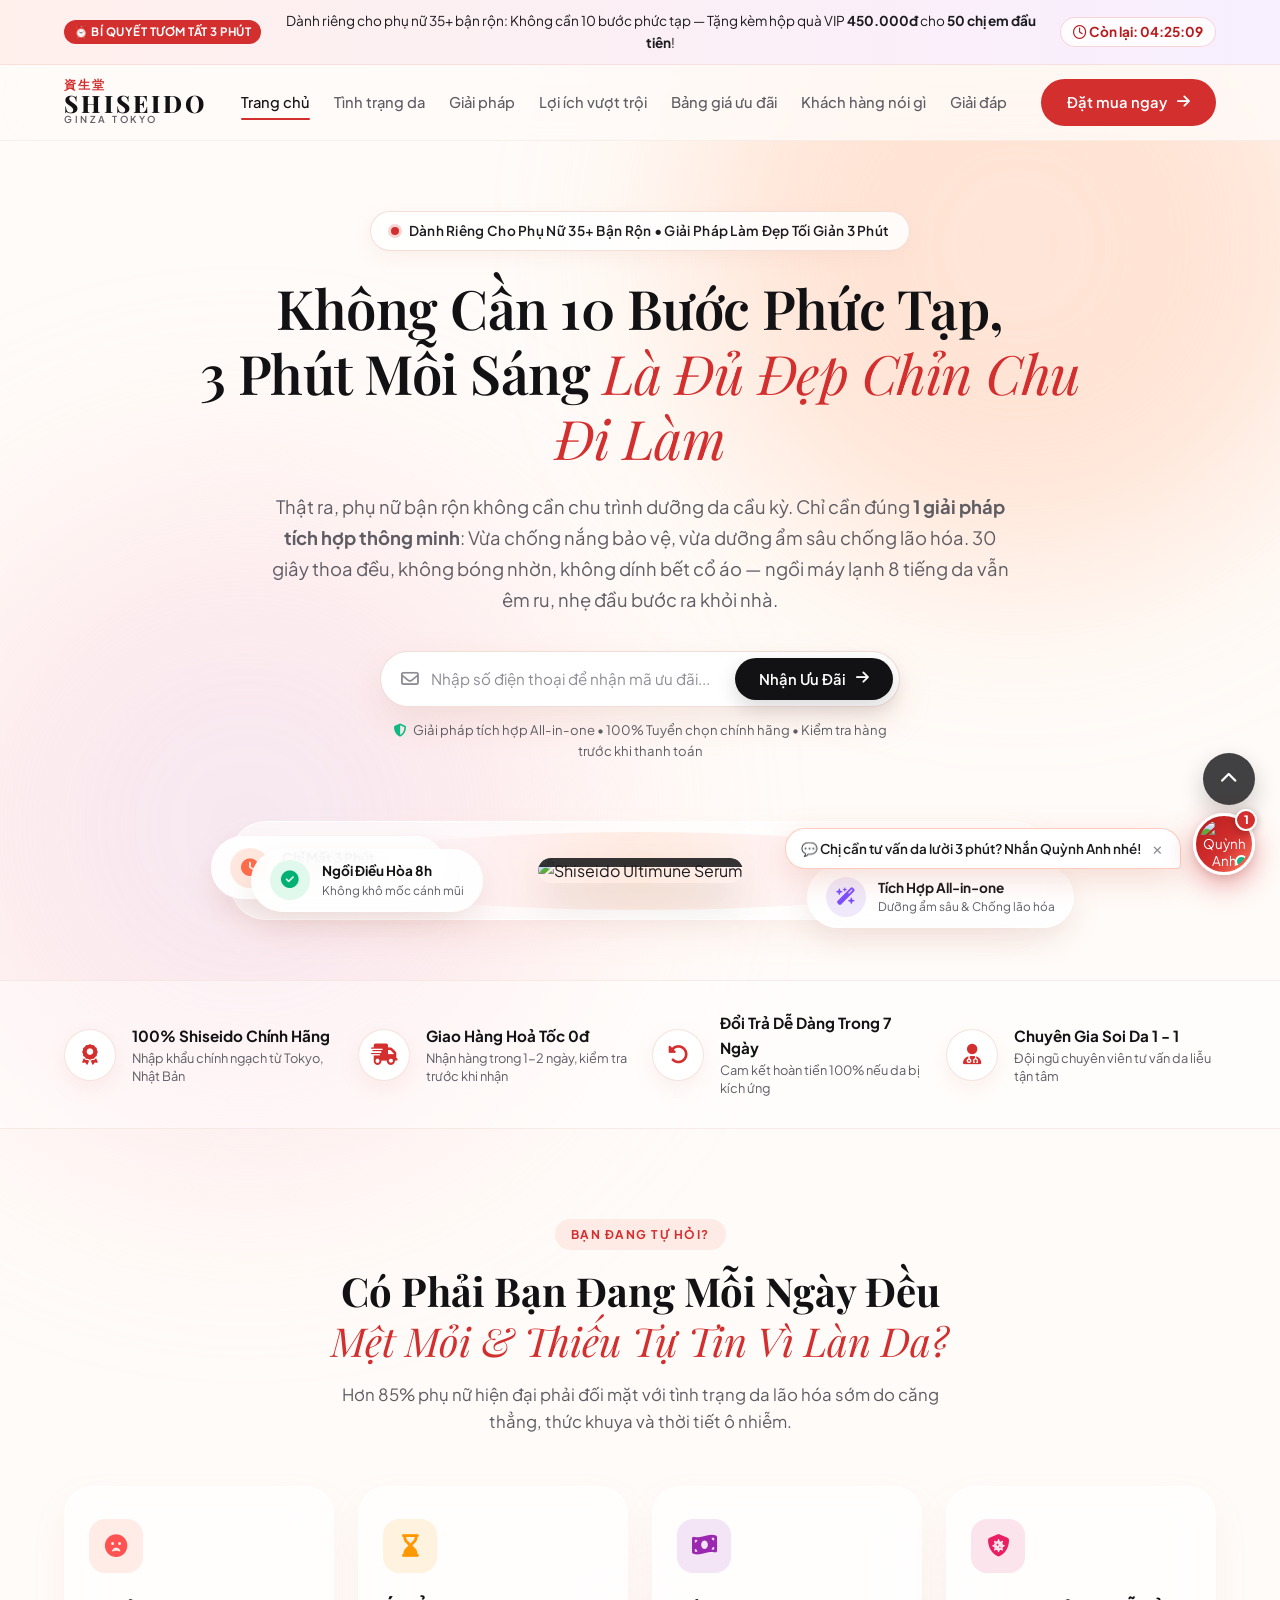
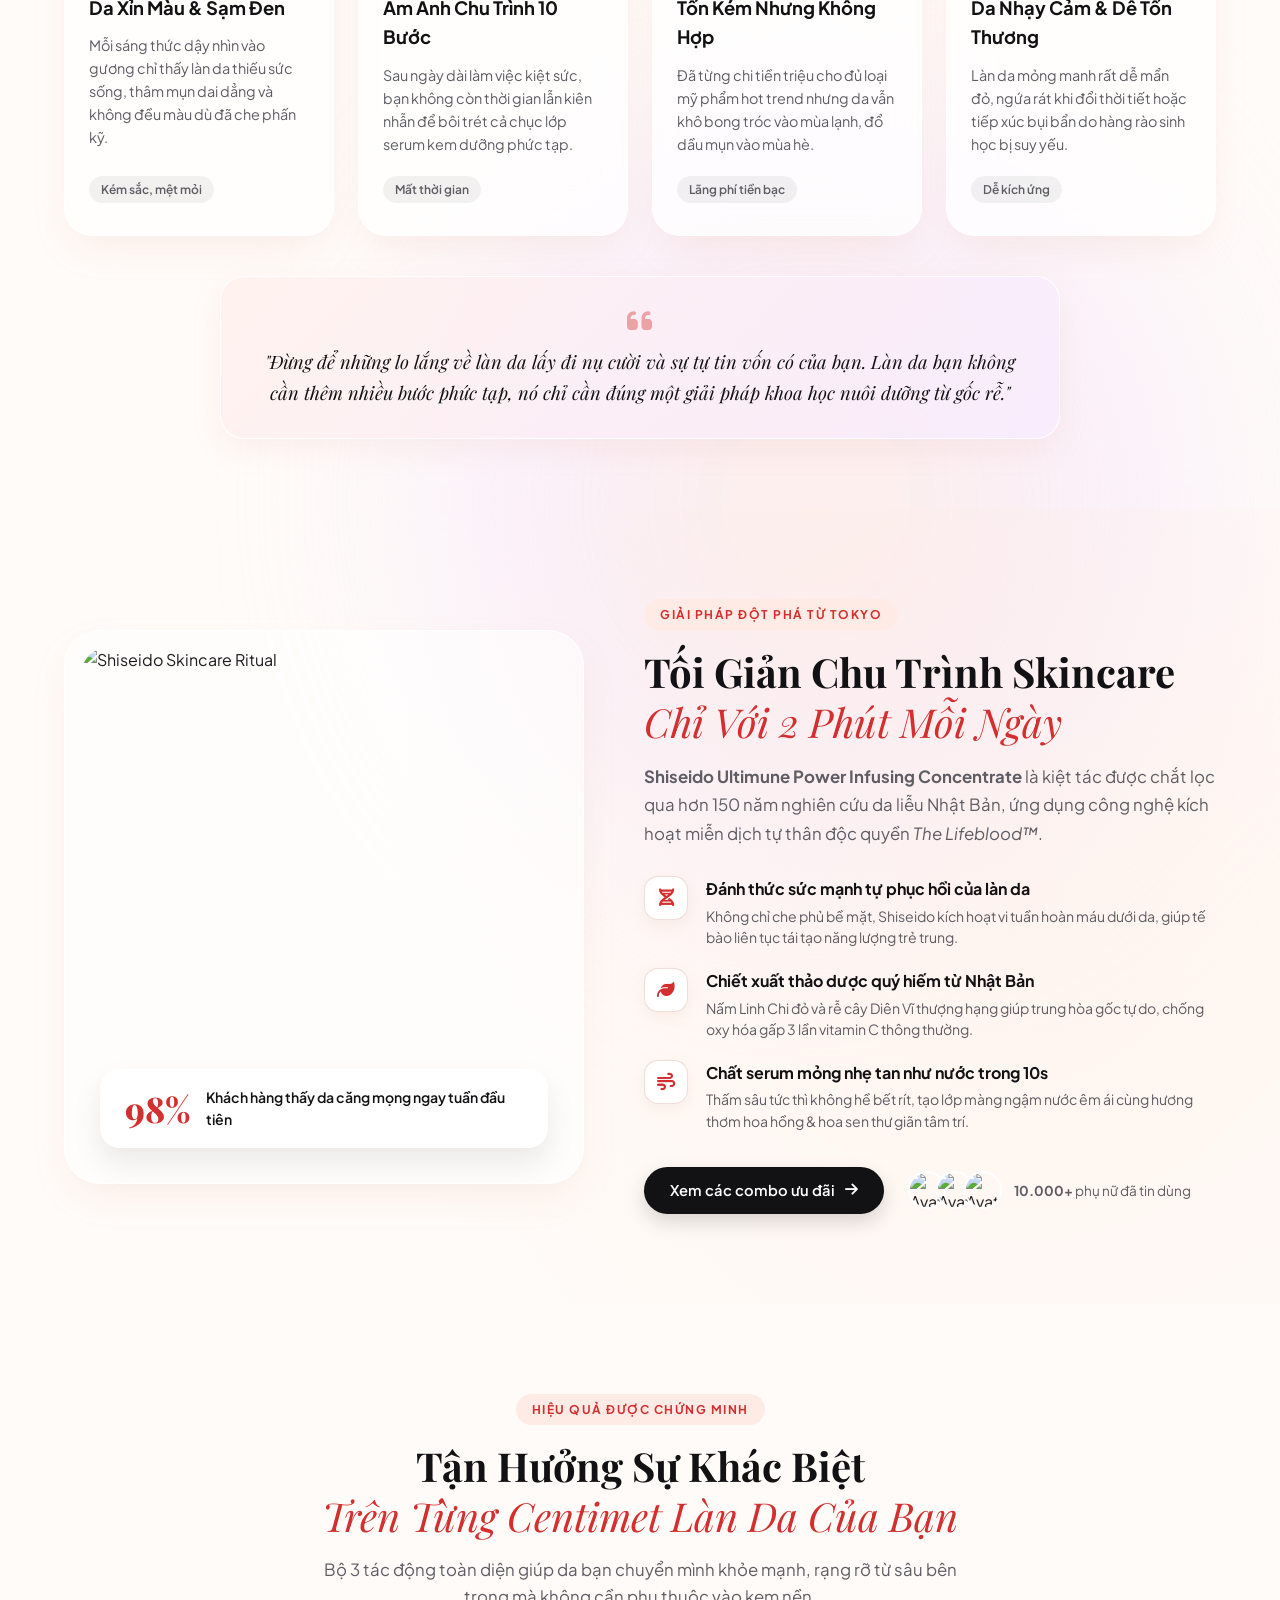
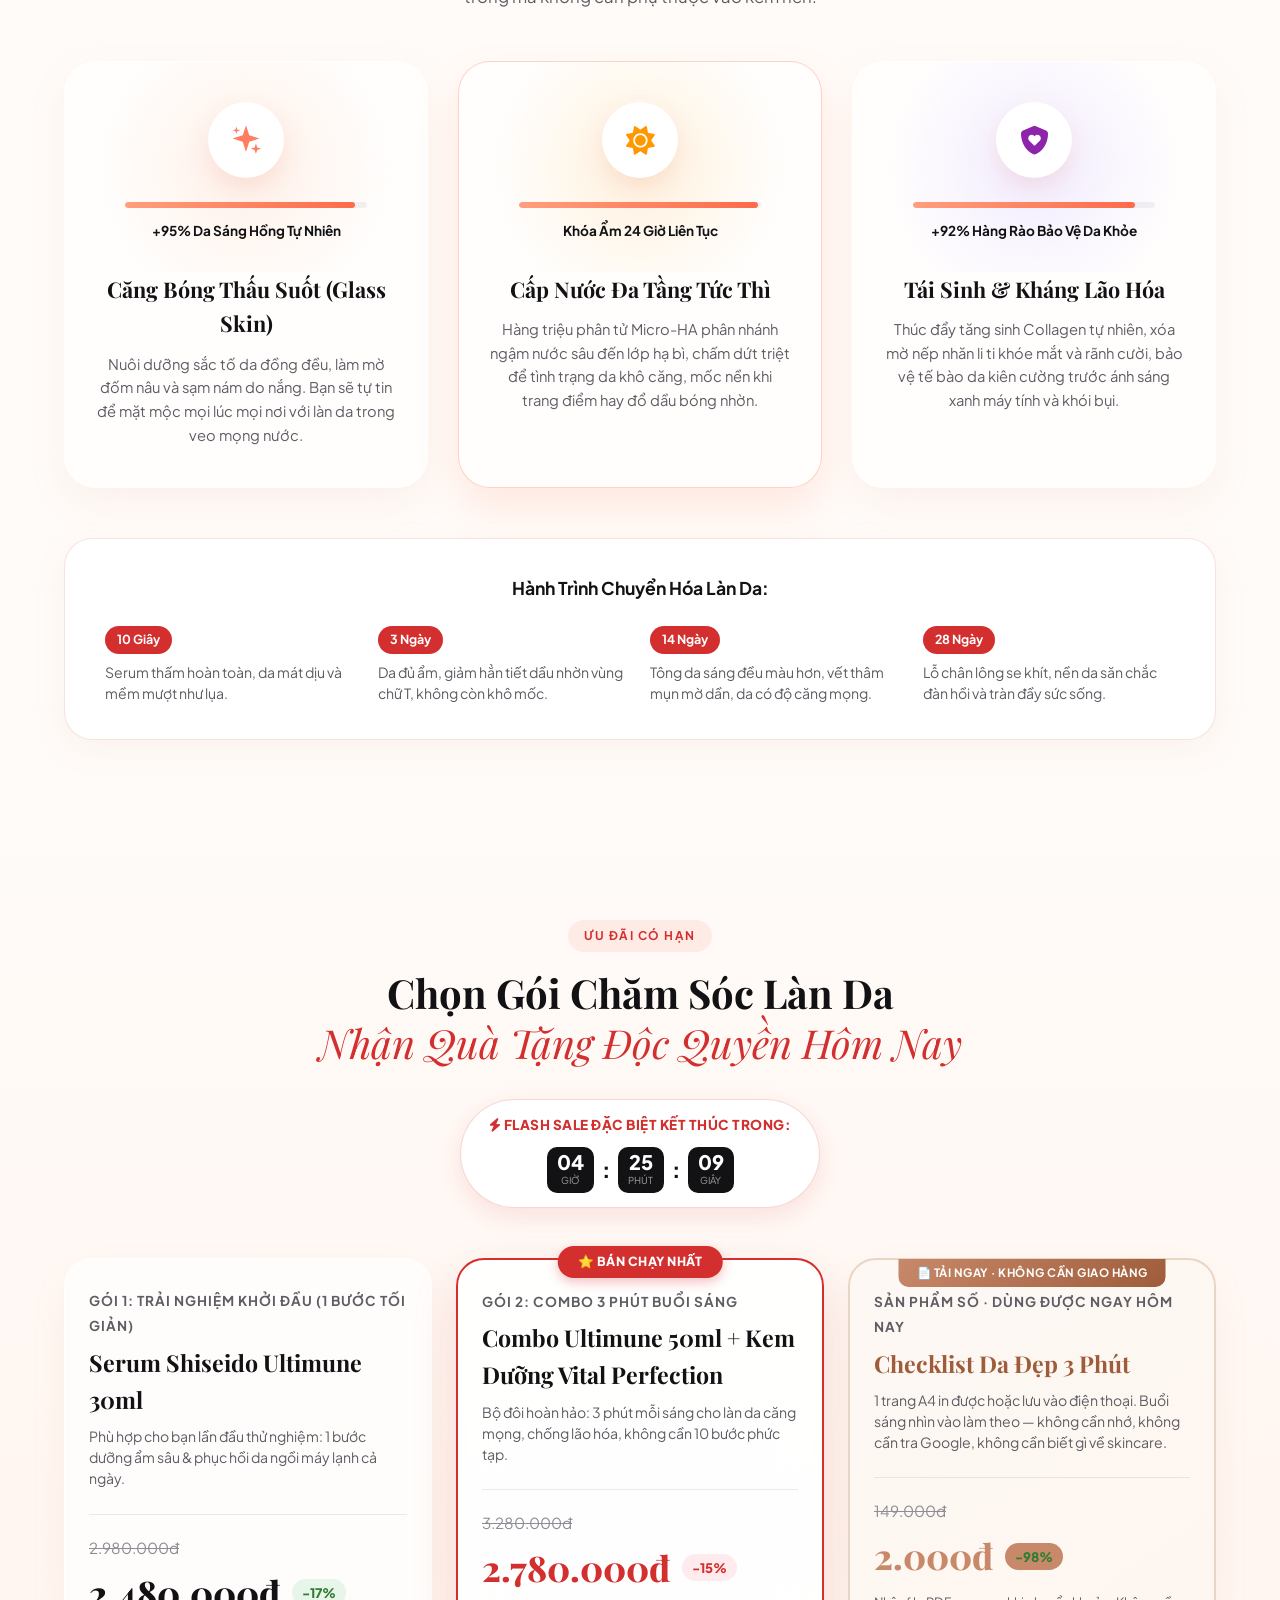
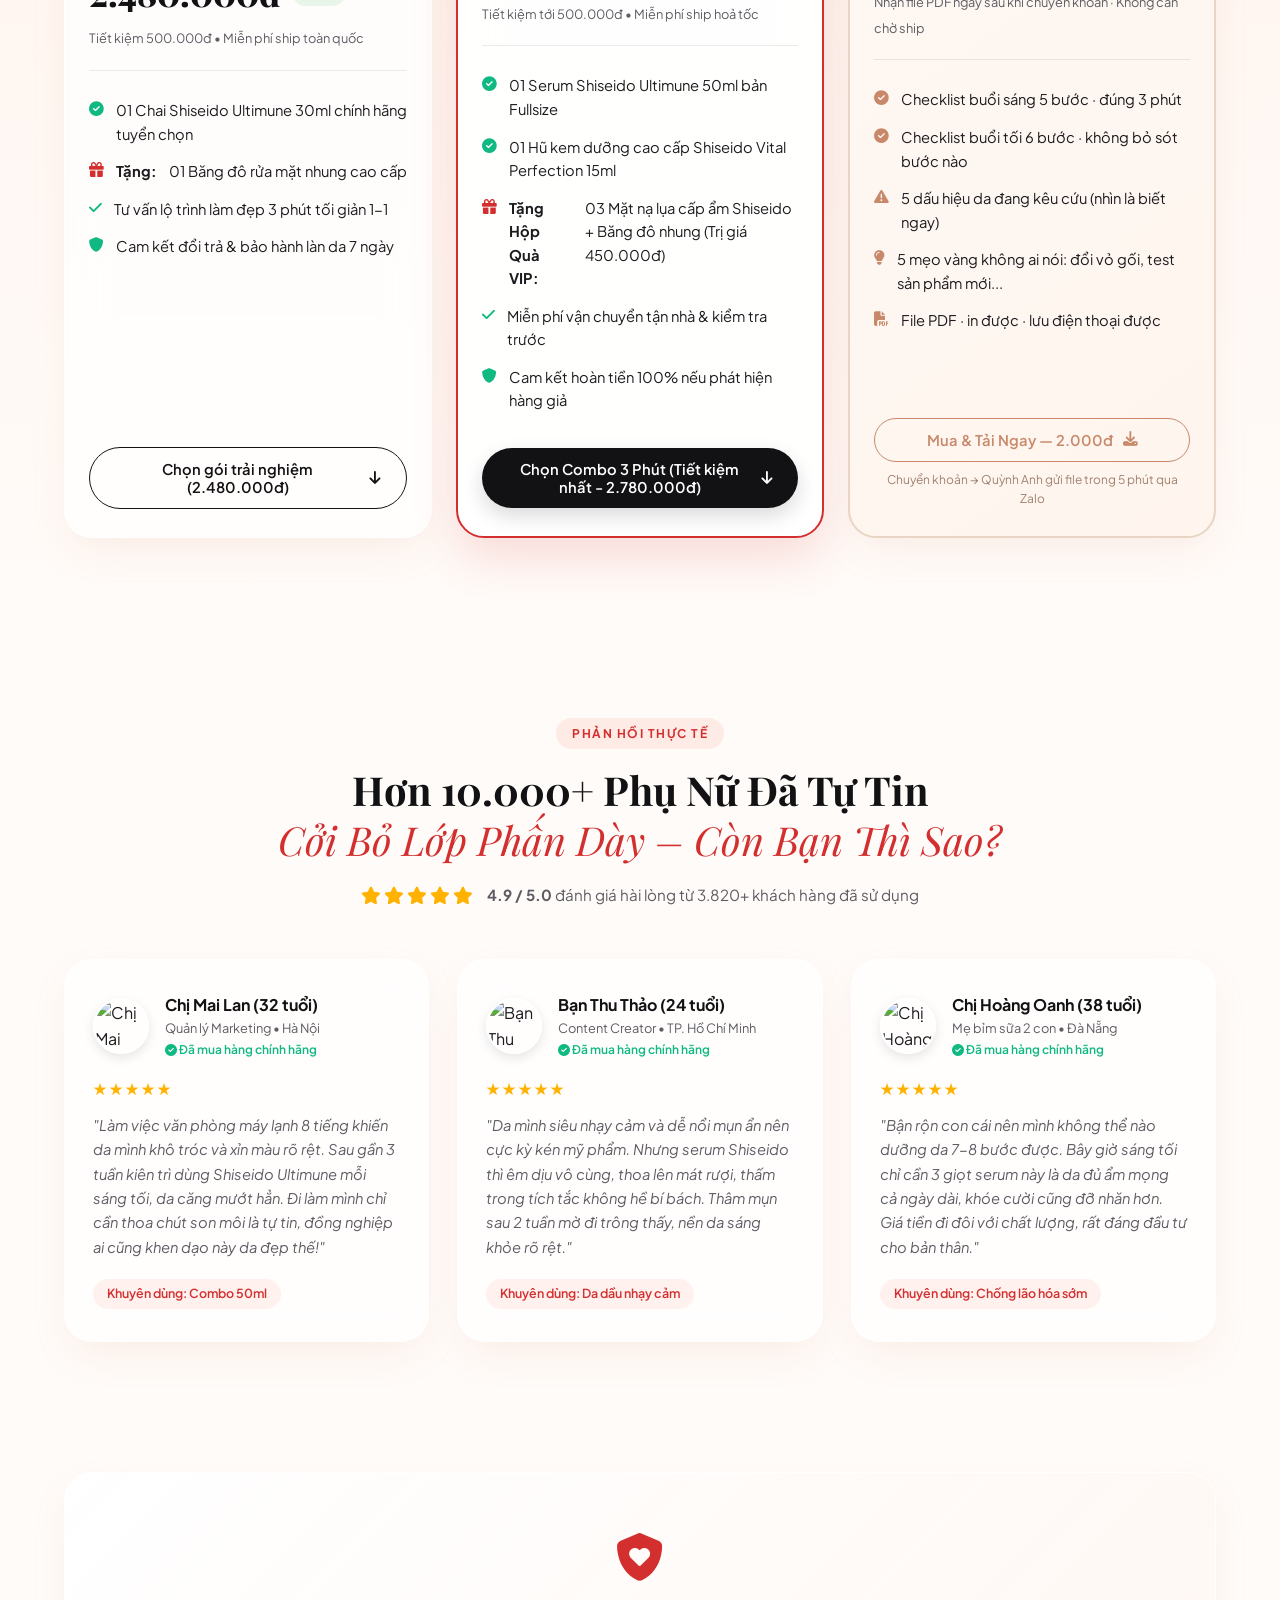
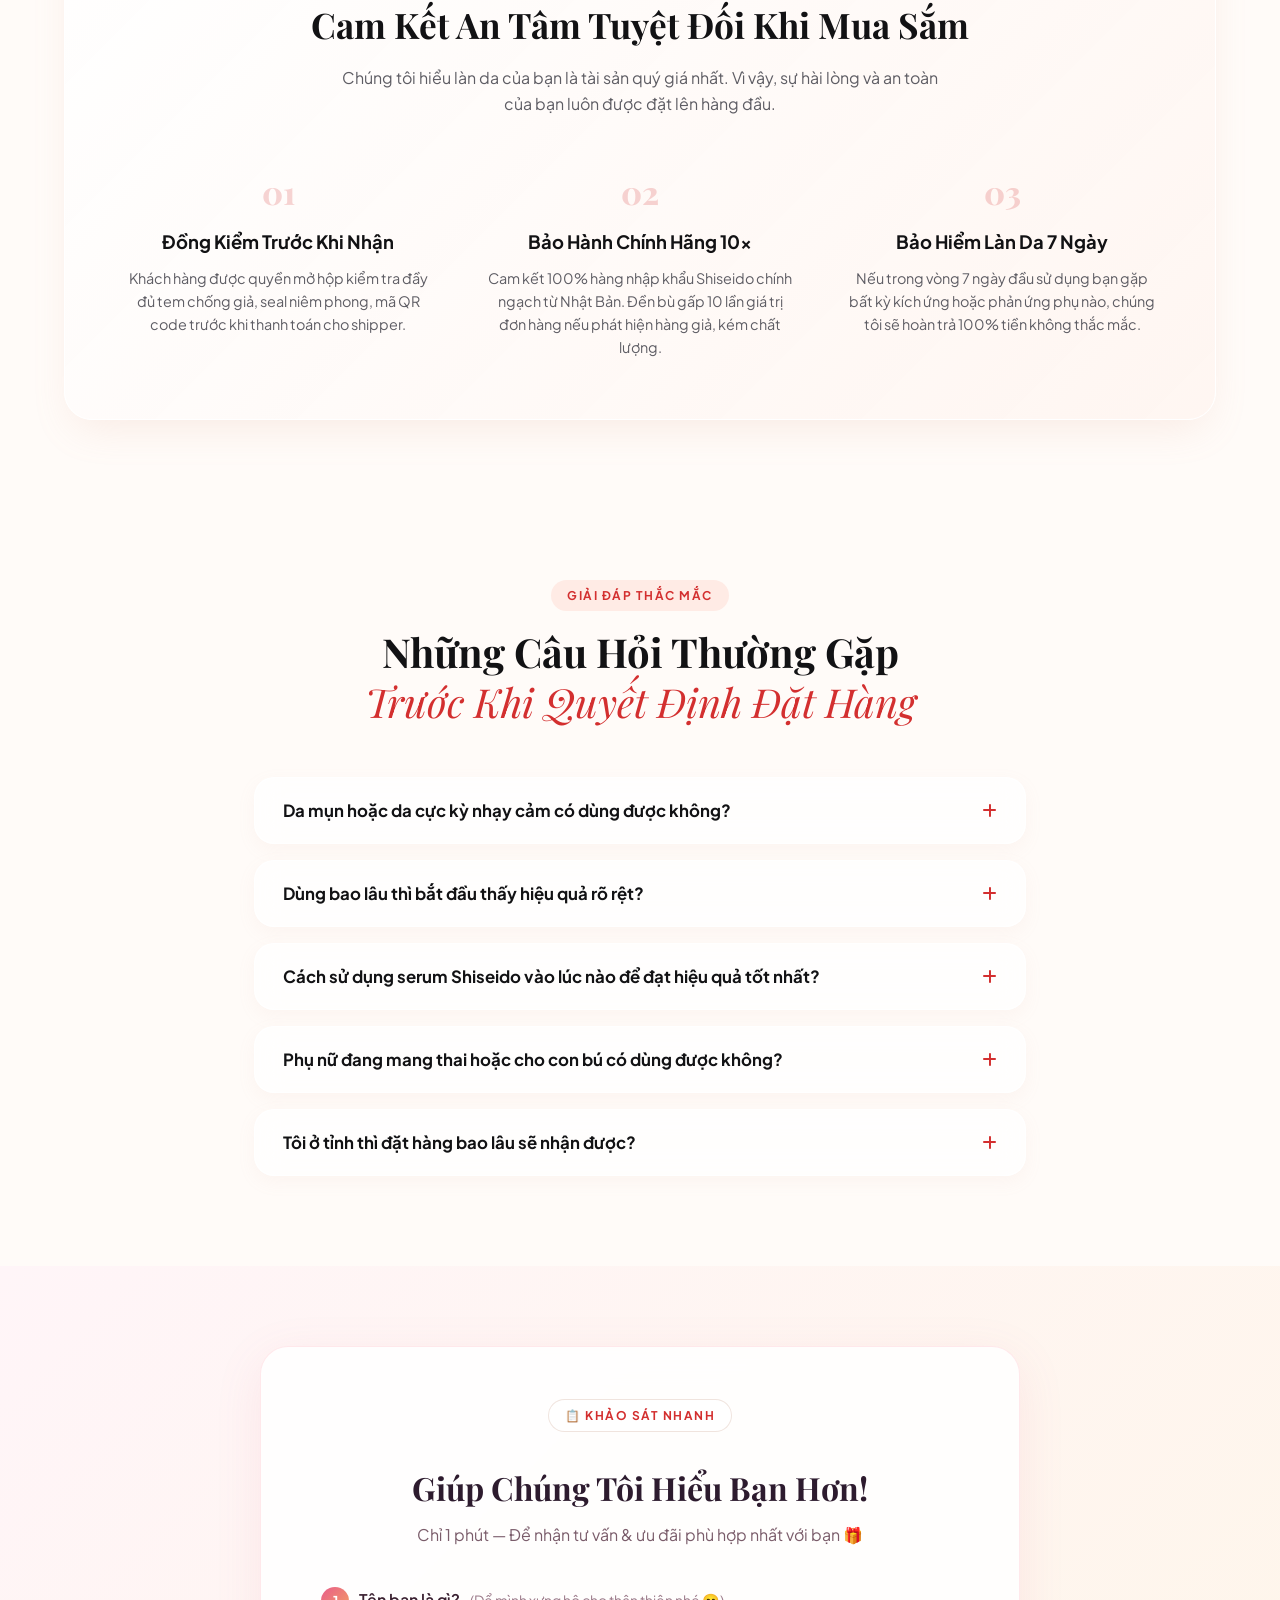
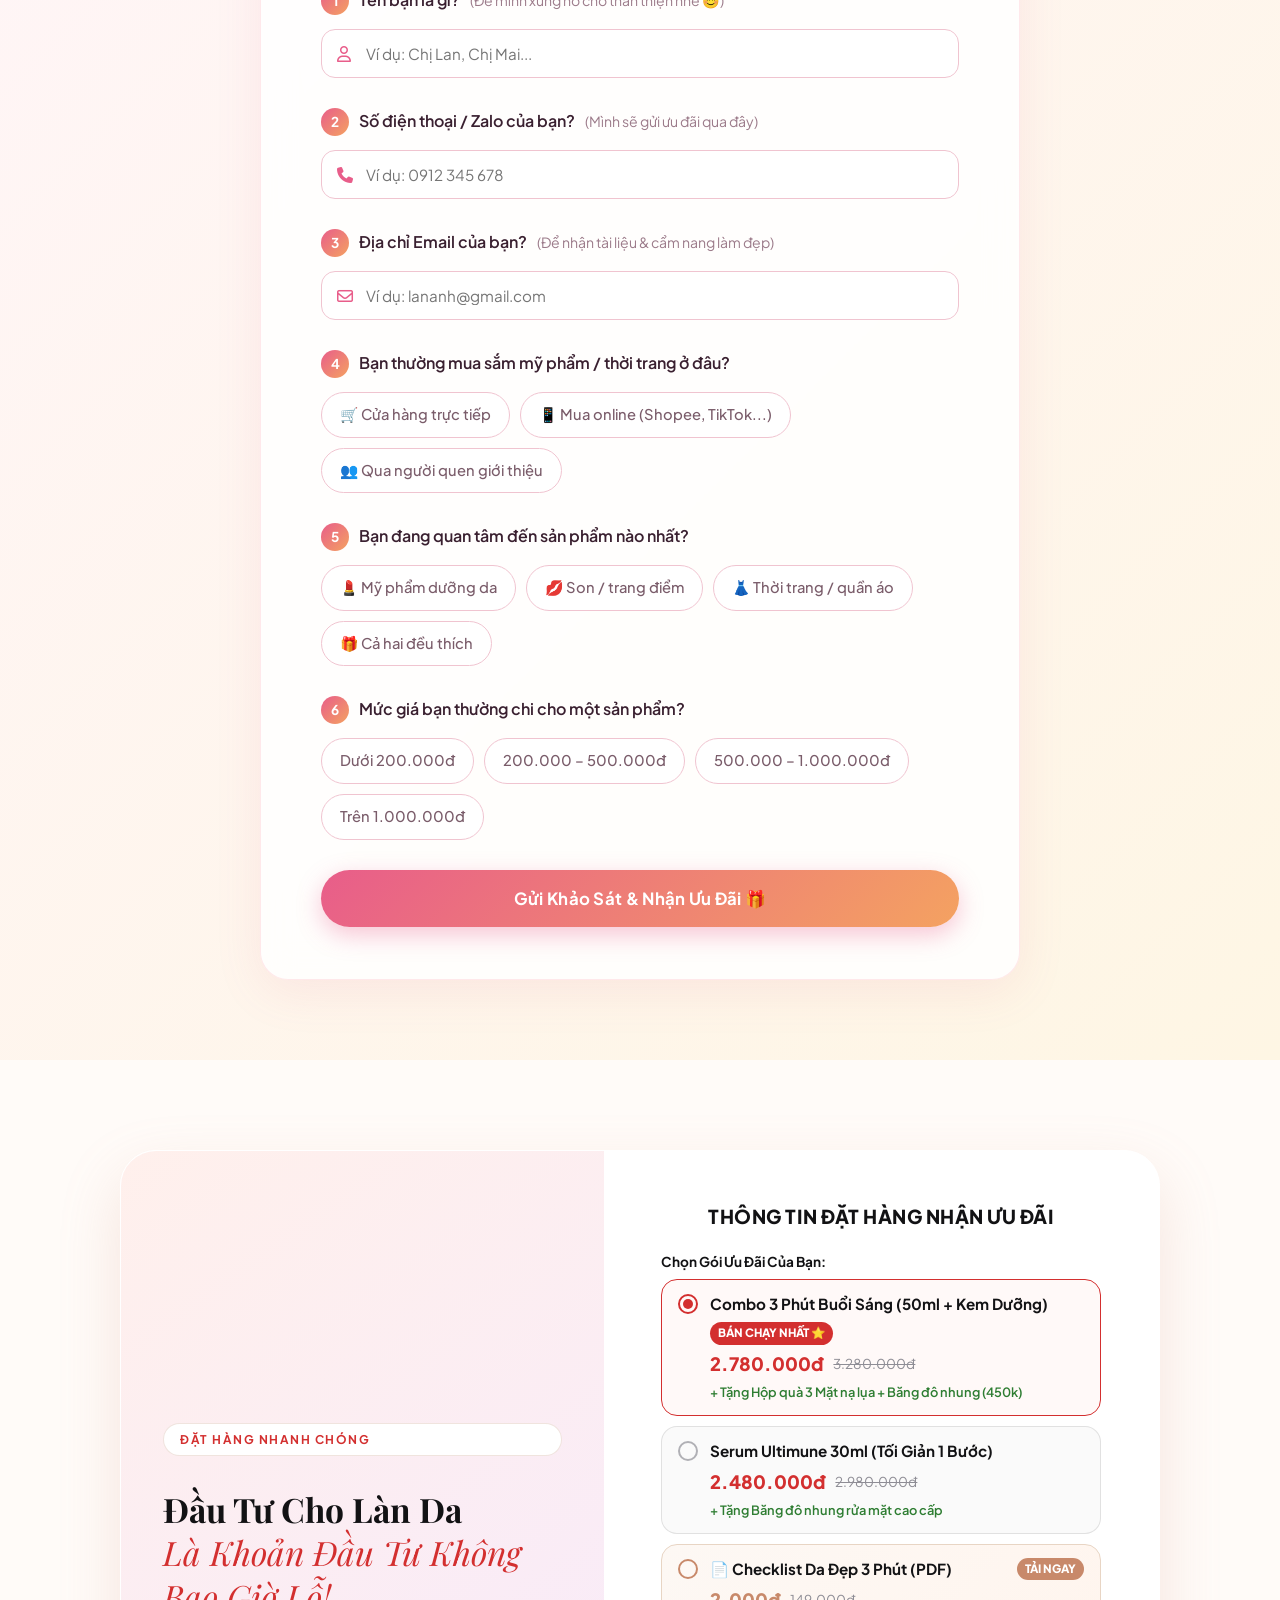
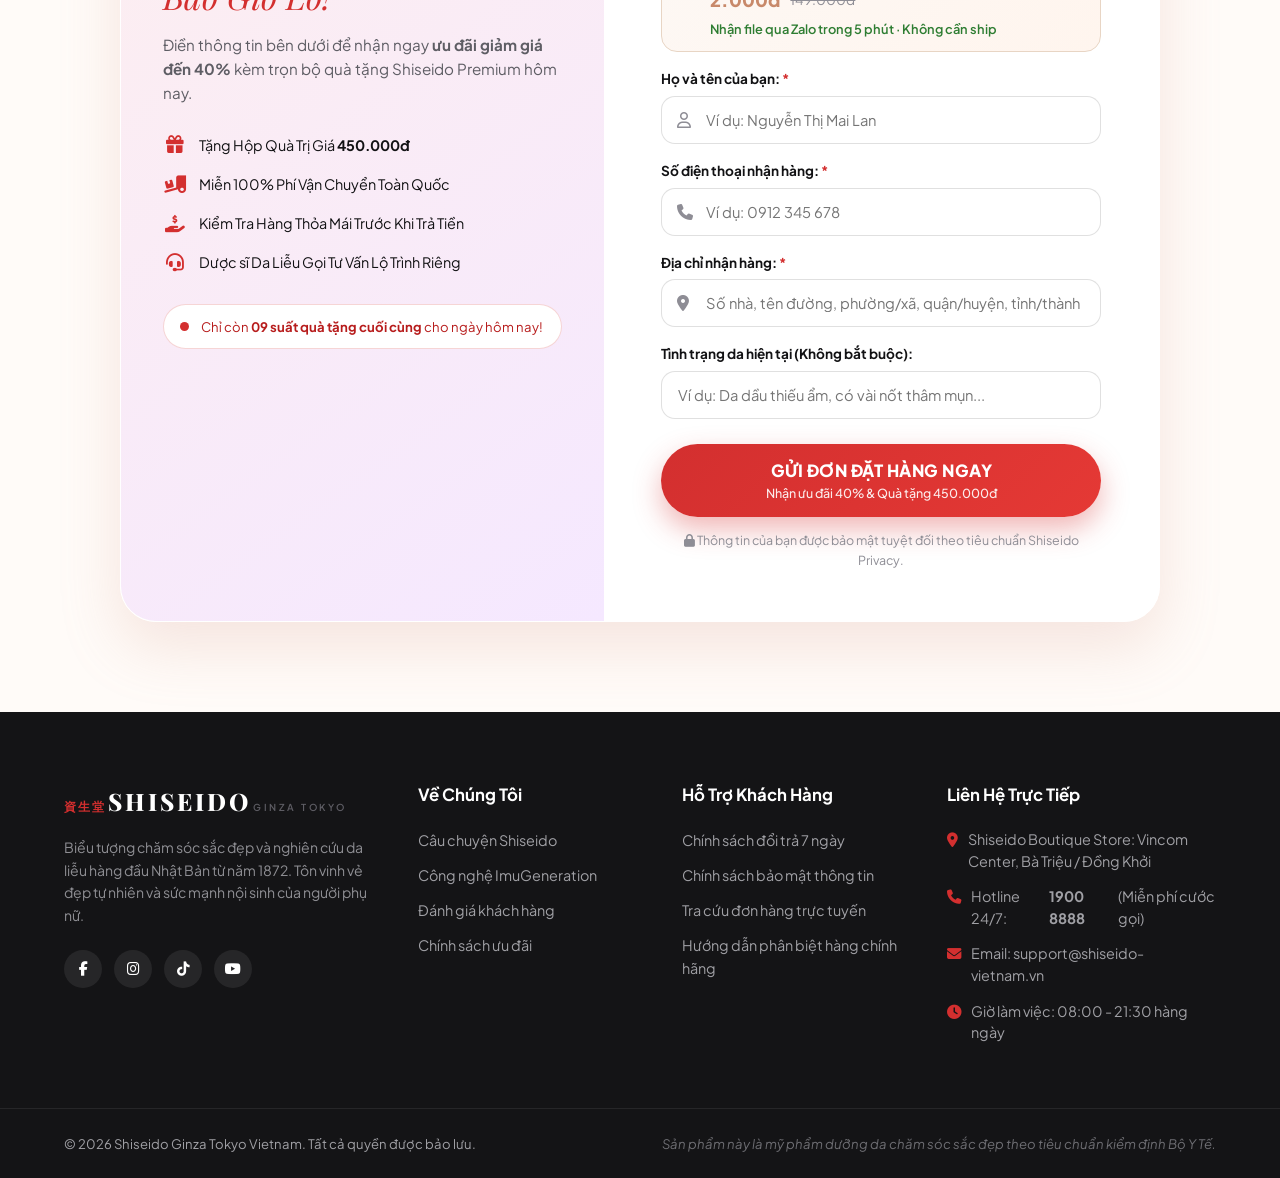
==== commit 18f86426: "Add files via upload" ====
--- a/index.html
+++ b/index.html
@@ -841,14 +841,26 @@
             </label>
             <div class="survey-input-wrap">
               <i class="fa-solid fa-phone"></i>
-              <input type="tel" name="sdt_zalo" placeholder="Ví dụ: 0912 345 678" required>
-            </div>
-          </div>
-
-          <!-- Câu 3: Kênh mua sắm -->
+              <input type="tel" name="sdt_zalo" id="surveyPhone" placeholder="Ví dụ: 0912 345 678" required>
+            </div>
+          </div>
+
+          <!-- Câu 3: Email -->
           <div class="survey-group">
             <label class="survey-label">
               <span class="survey-num">3</span>
+              Địa chỉ Email của bạn? <em class="survey-hint">(Để nhận tài liệu &amp; cẩm nang làm đẹp)</em>
+            </label>
+            <div class="survey-input-wrap">
+              <i class="fa-regular fa-envelope"></i>
+              <input type="email" name="email" id="surveyEmail" placeholder="Ví dụ: lananh@gmail.com" required>
+            </div>
+          </div>
+
+          <!-- Câu 4: Kênh mua sắm -->
+          <div class="survey-group">
+            <label class="survey-label">
+              <span class="survey-num">4</span>
               Bạn thường mua sắm mỹ phẩm / thời trang ở đâu?
             </label>
             <div class="survey-options">
@@ -867,10 +879,10 @@
             </div>
           </div>
 
-          <!-- Câu 4: Sản phẩm quan tâm -->
+          <!-- Câu 5: Sản phẩm quan tâm -->
           <div class="survey-group">
             <label class="survey-label">
-              <span class="survey-num">4</span>
+              <span class="survey-num">5</span>
               Bạn đang quan tâm đến sản phẩm nào nhất?
             </label>
             <div class="survey-options">
@@ -893,10 +905,10 @@
             </div>
           </div>
 
-          <!-- Câu 5: Mức giá -->
+          <!-- Câu 6: Mức giá -->
           <div class="survey-group">
             <label class="survey-label">
-              <span class="survey-num">5</span>
+              <span class="survey-num">6</span>
               Mức giá bạn thường chi cho một sản phẩm?
             </label>
             <div class="survey-options">
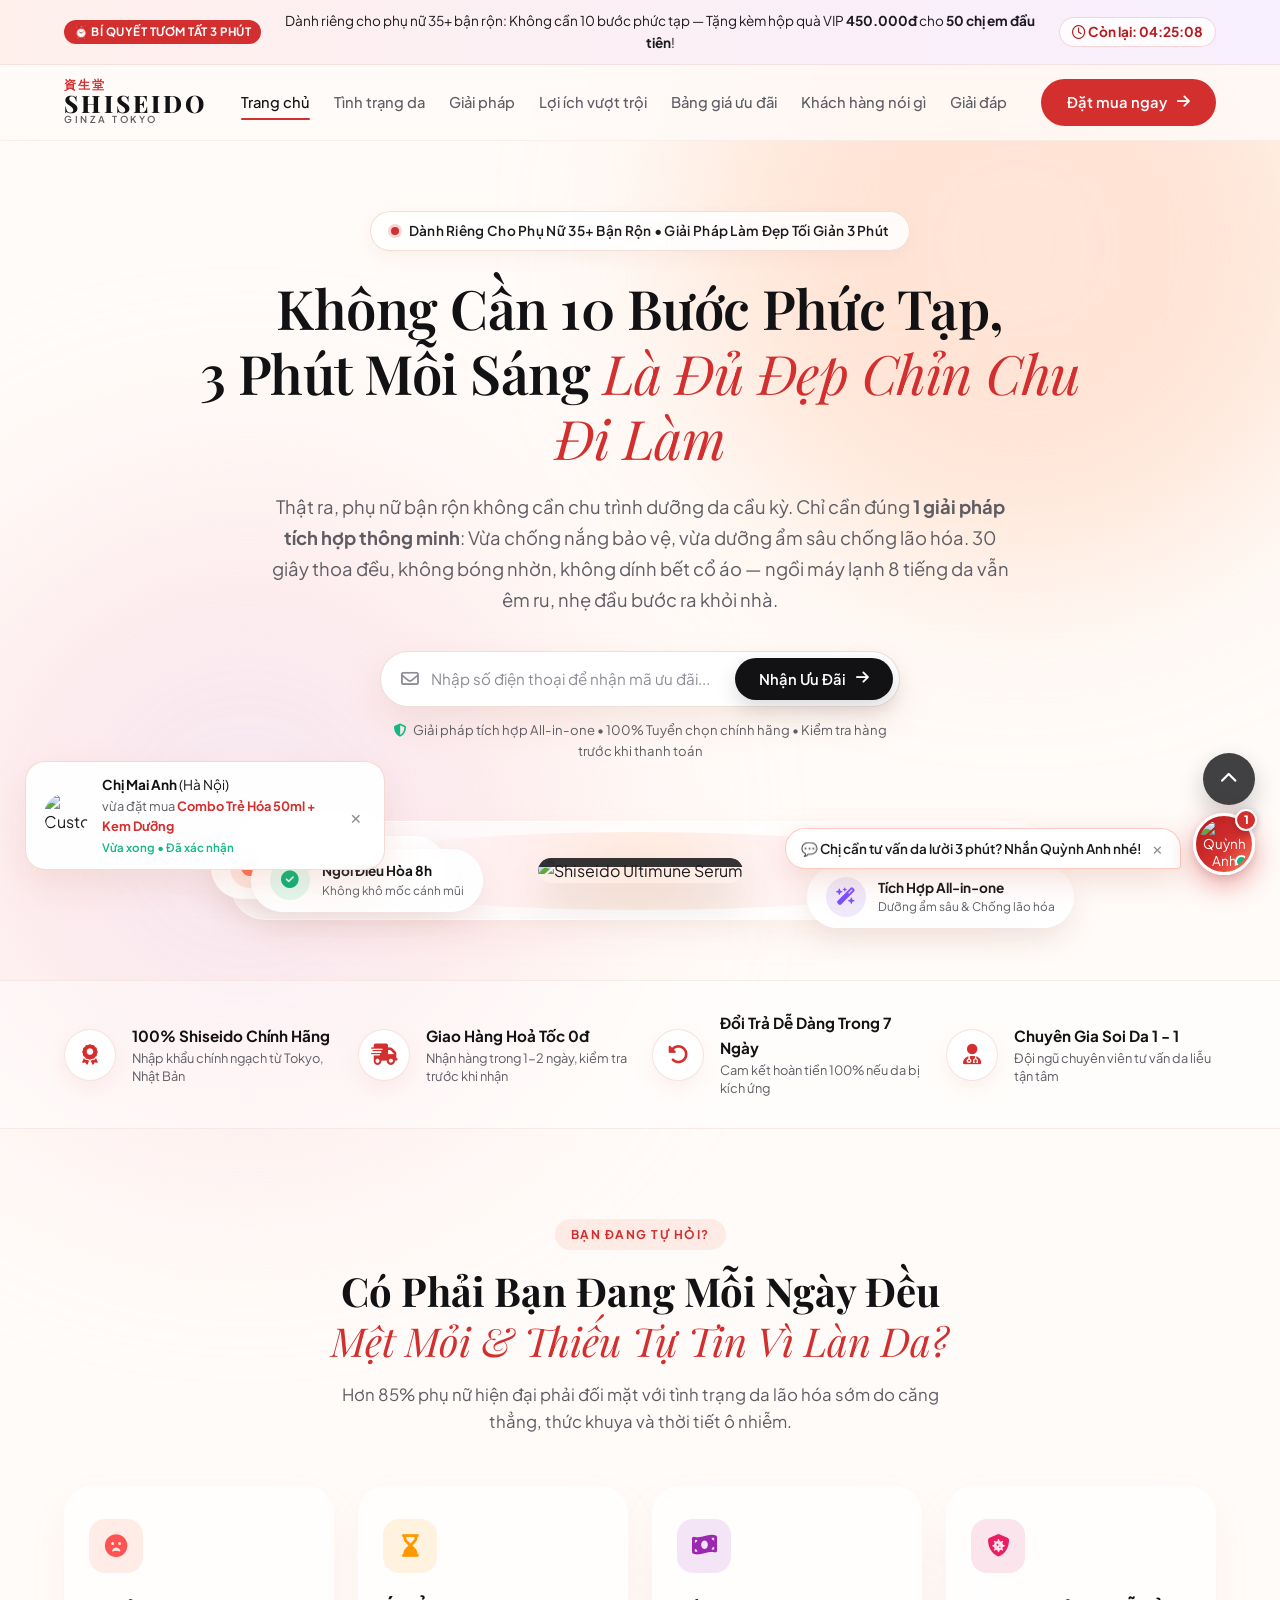
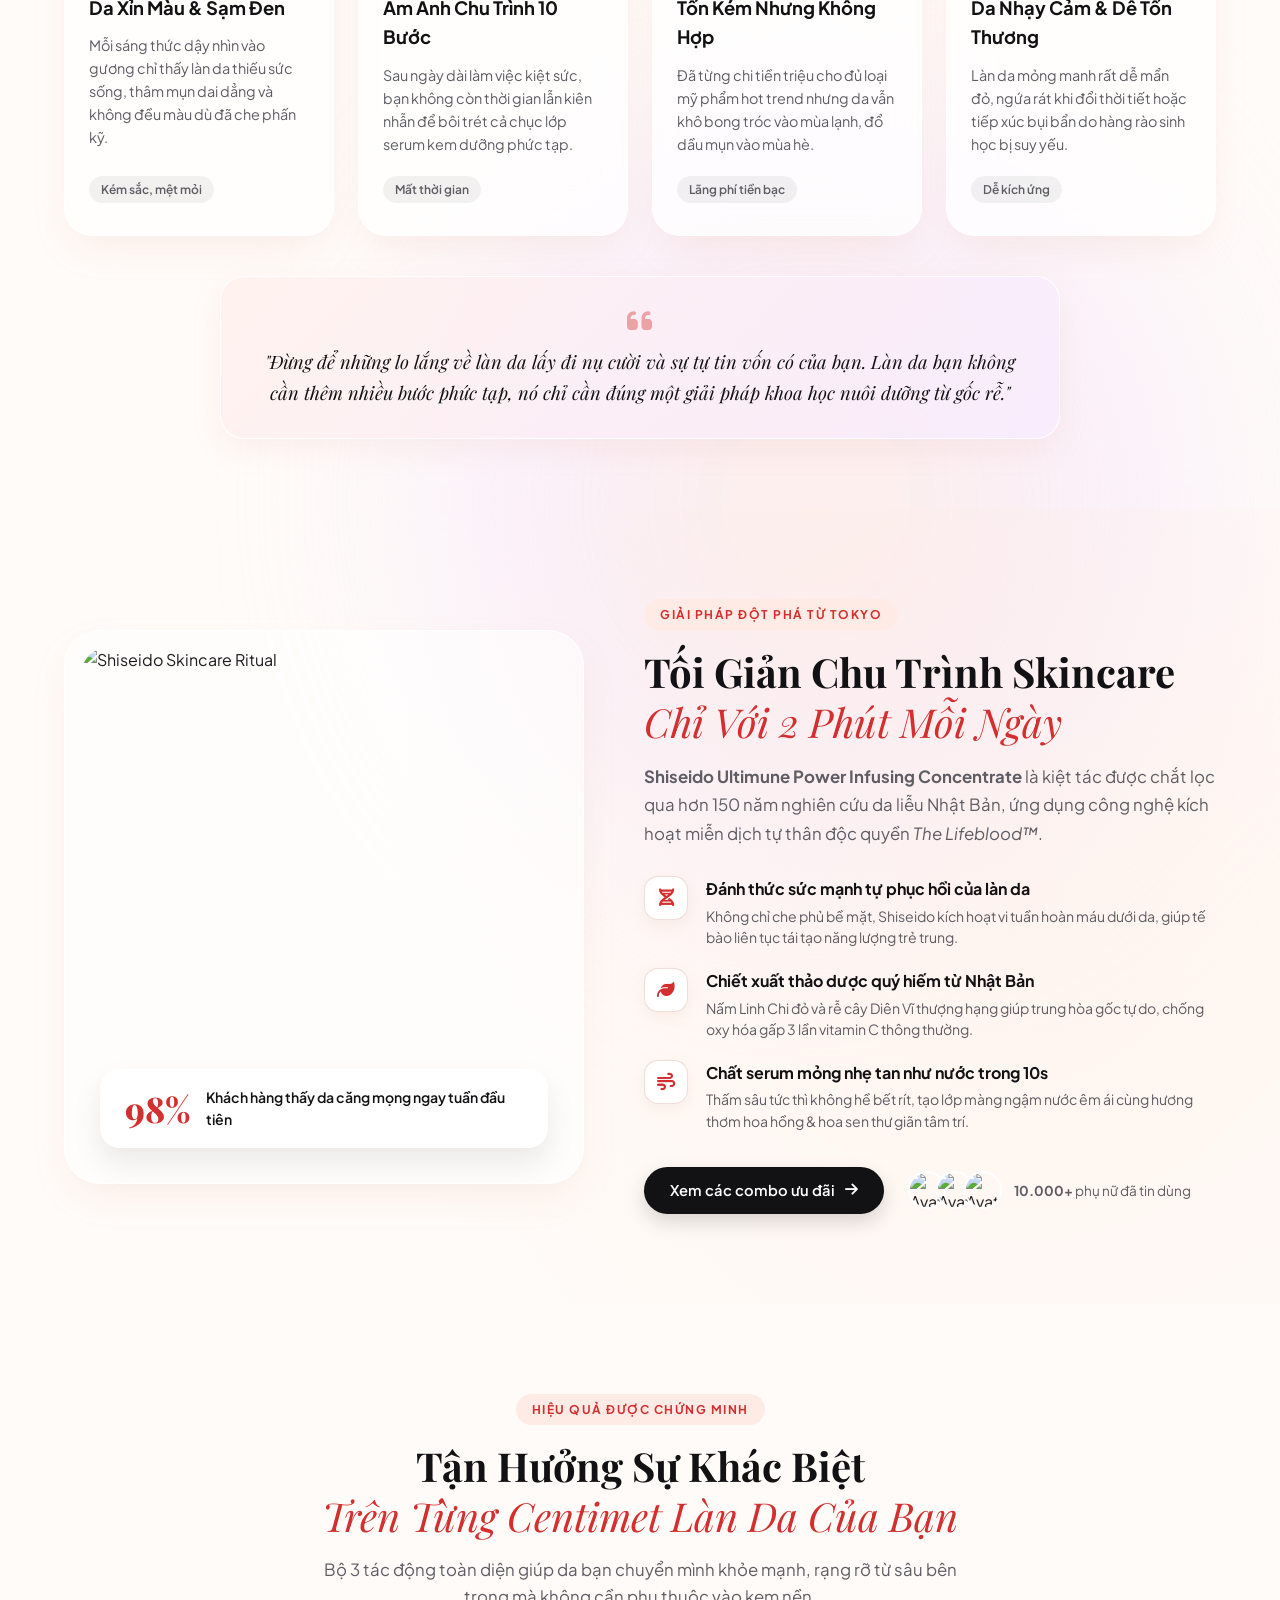
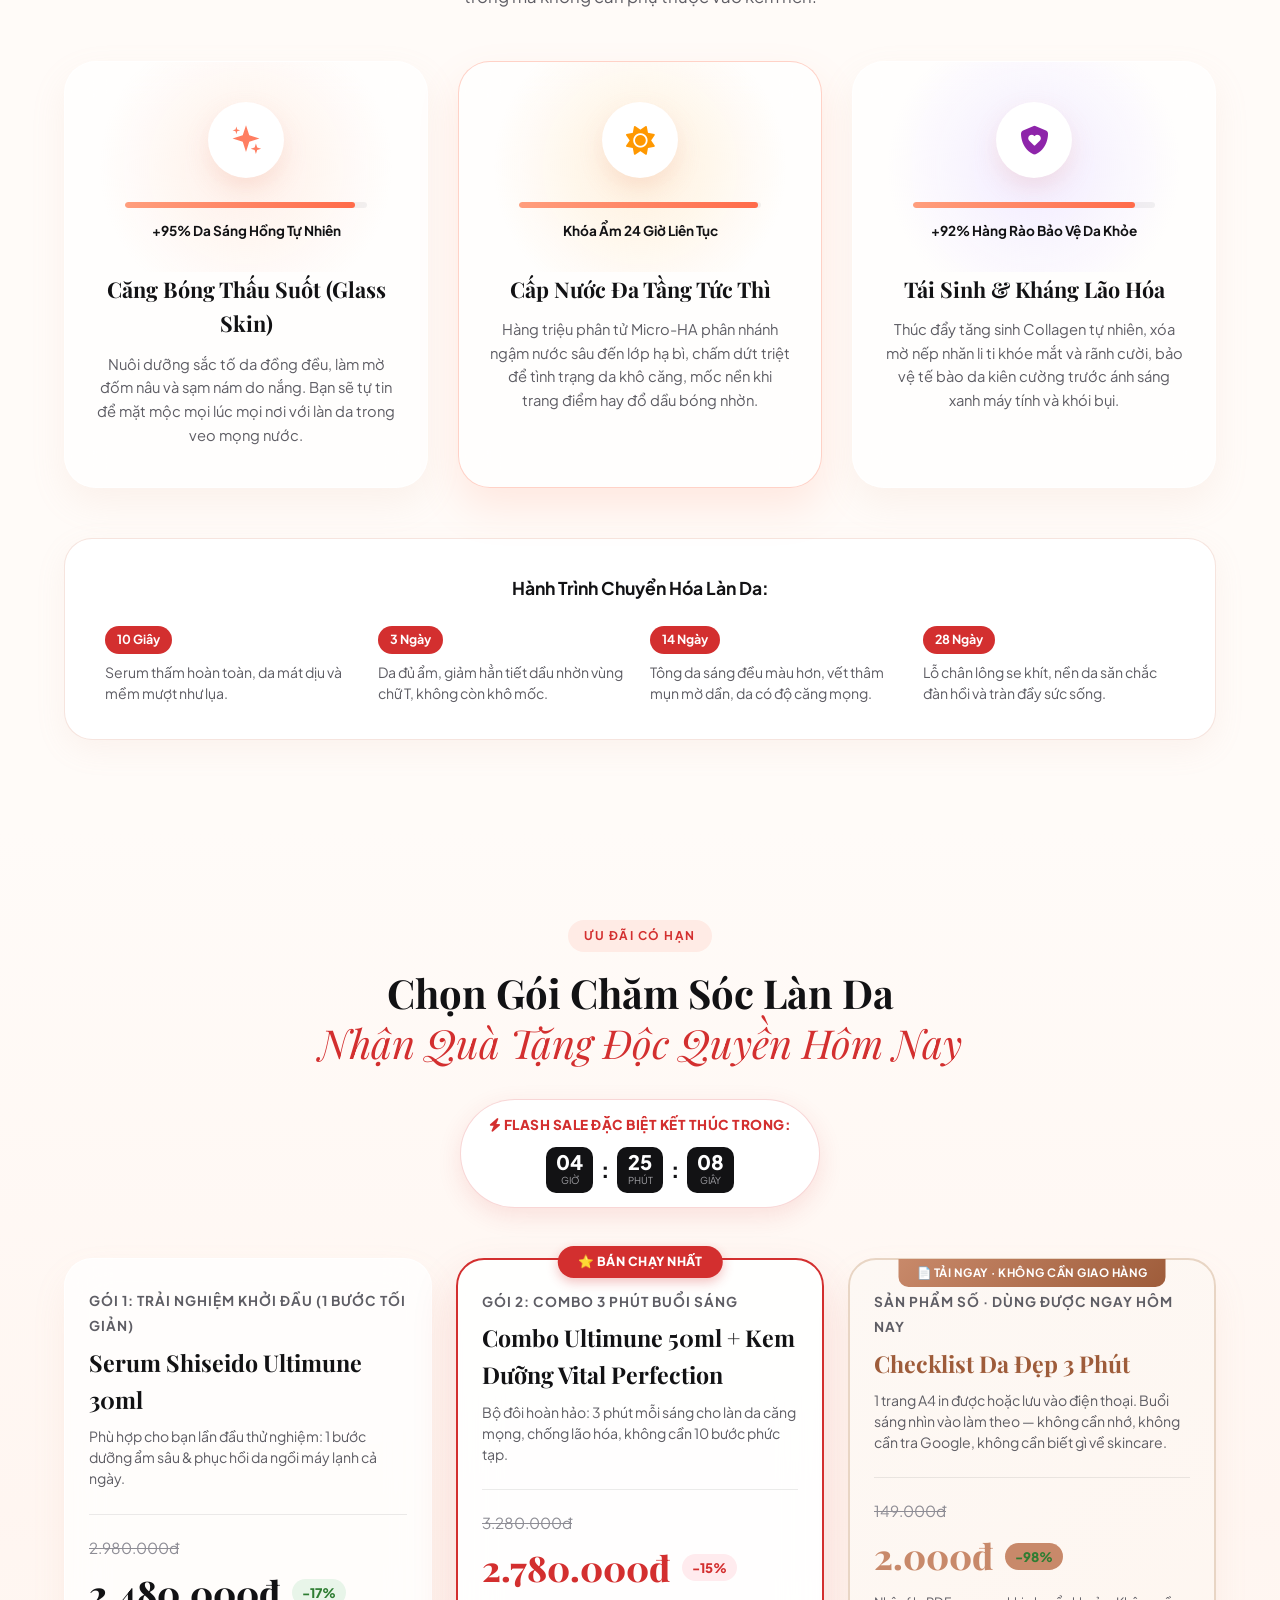
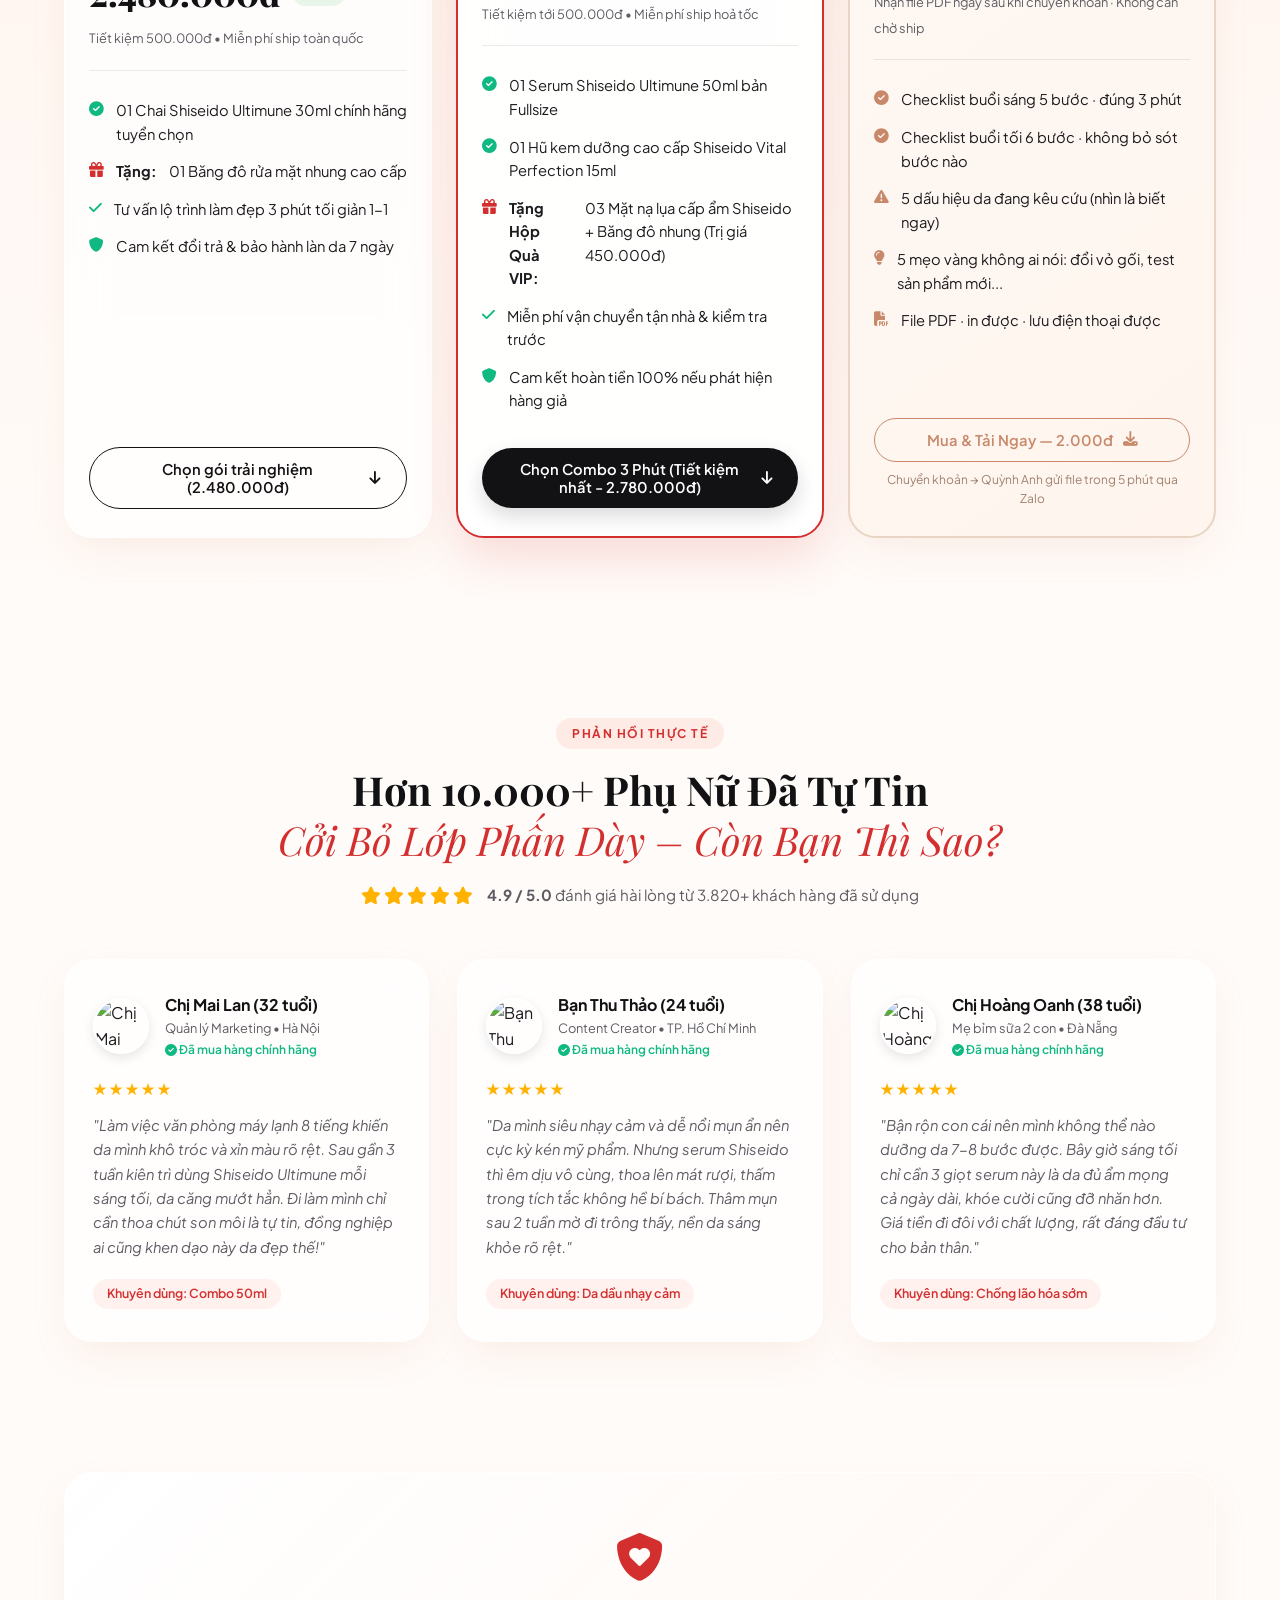
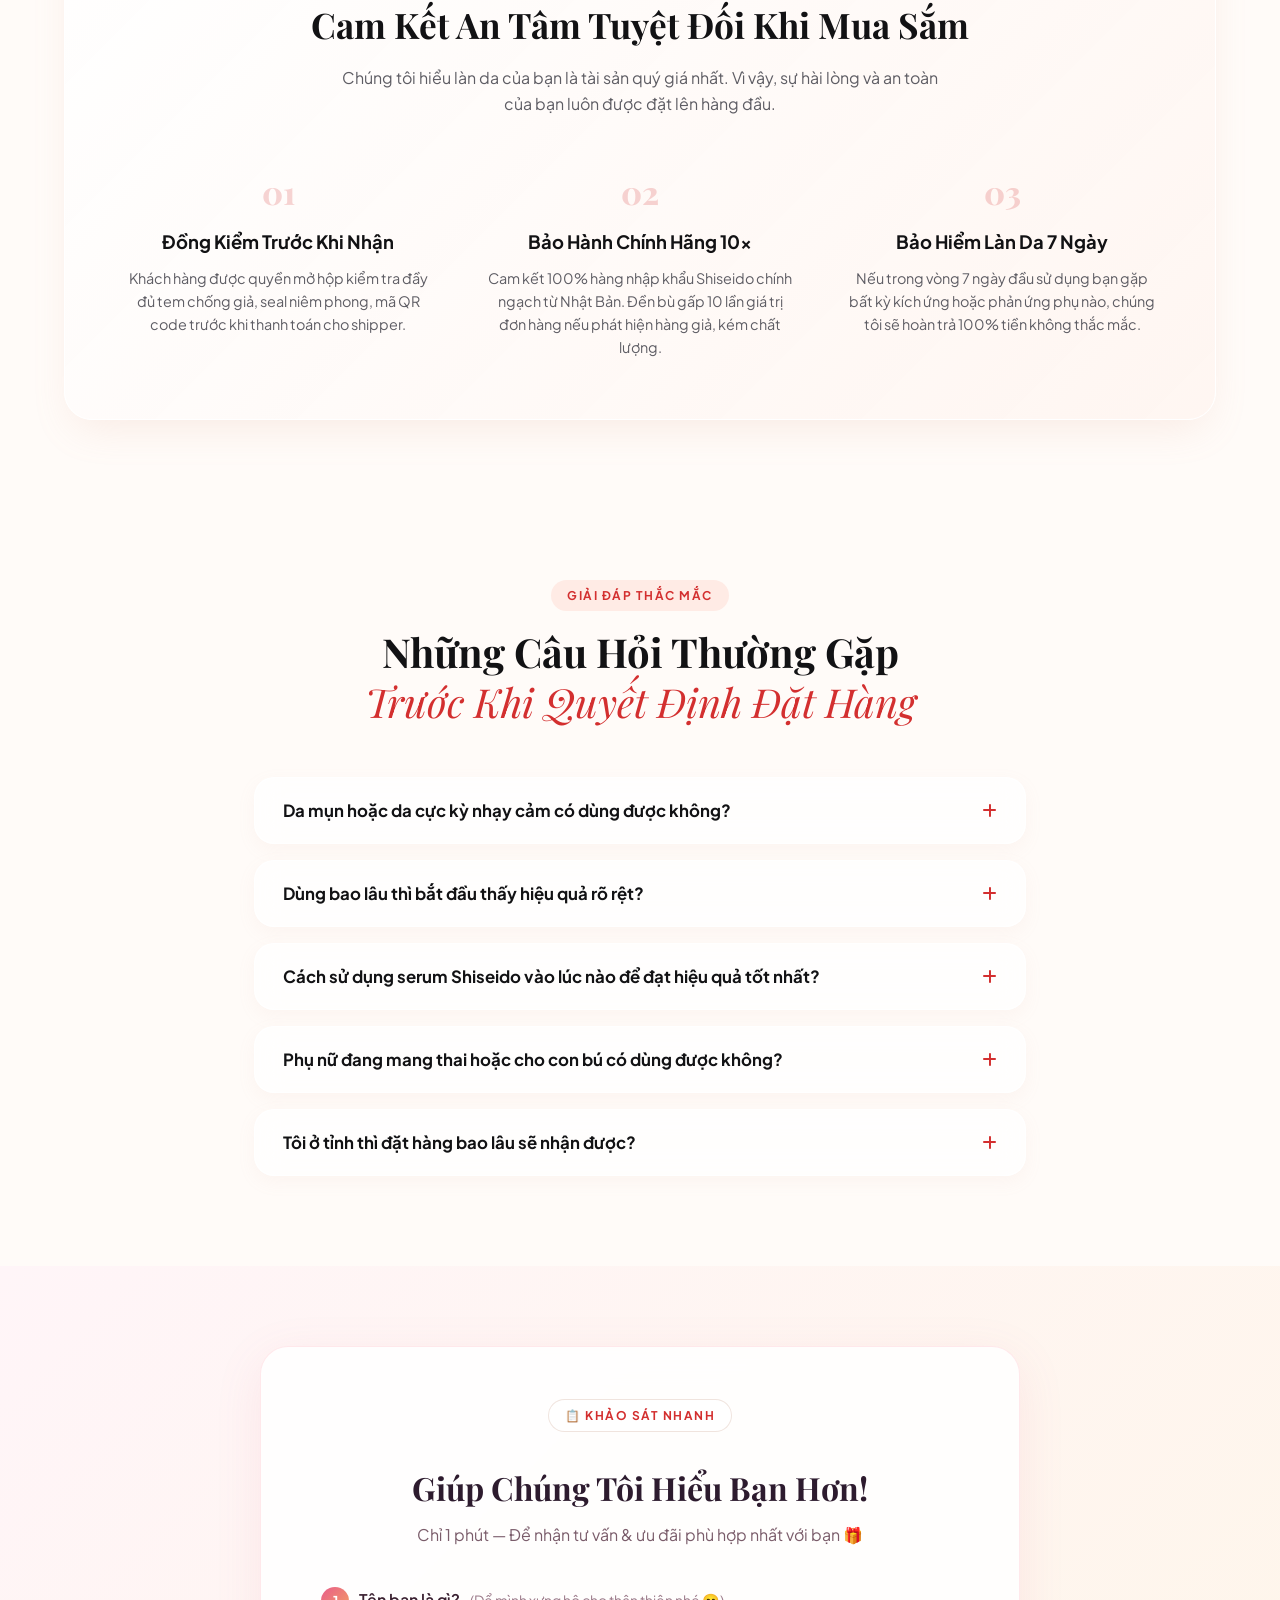
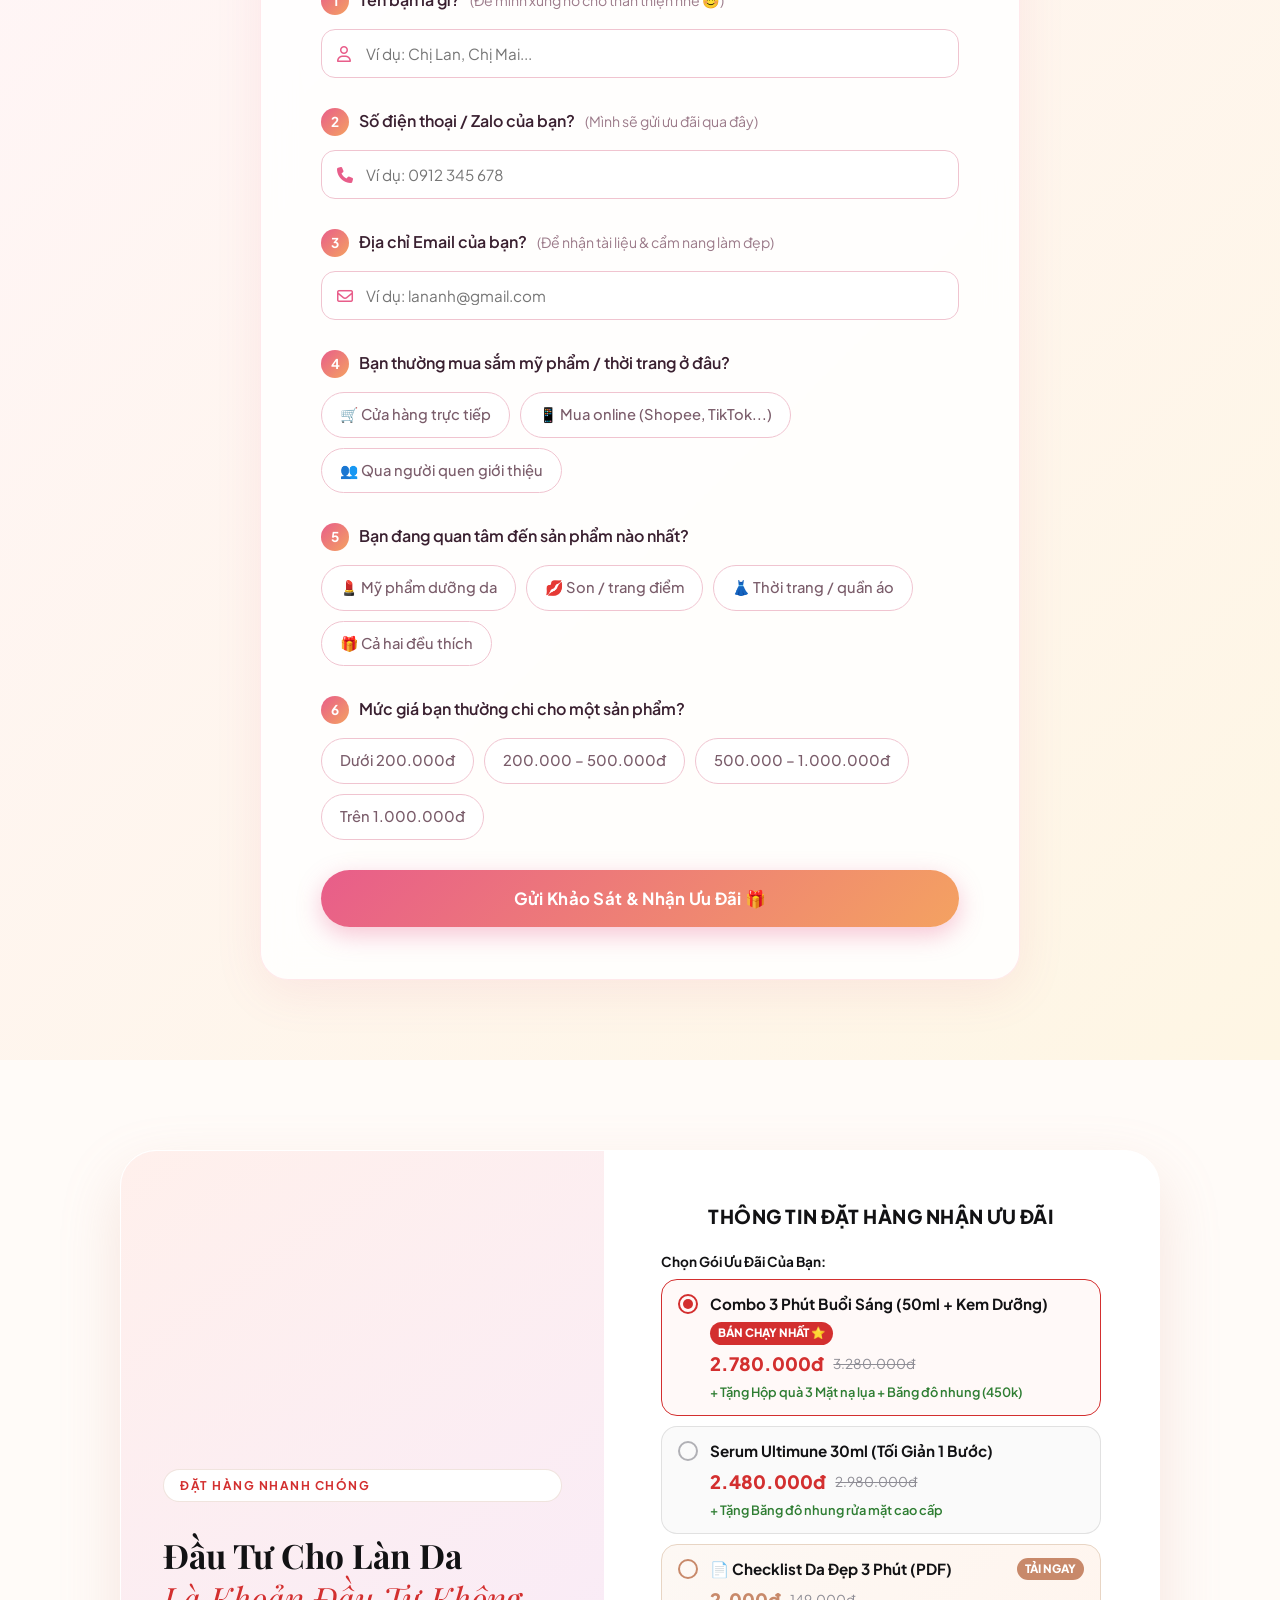
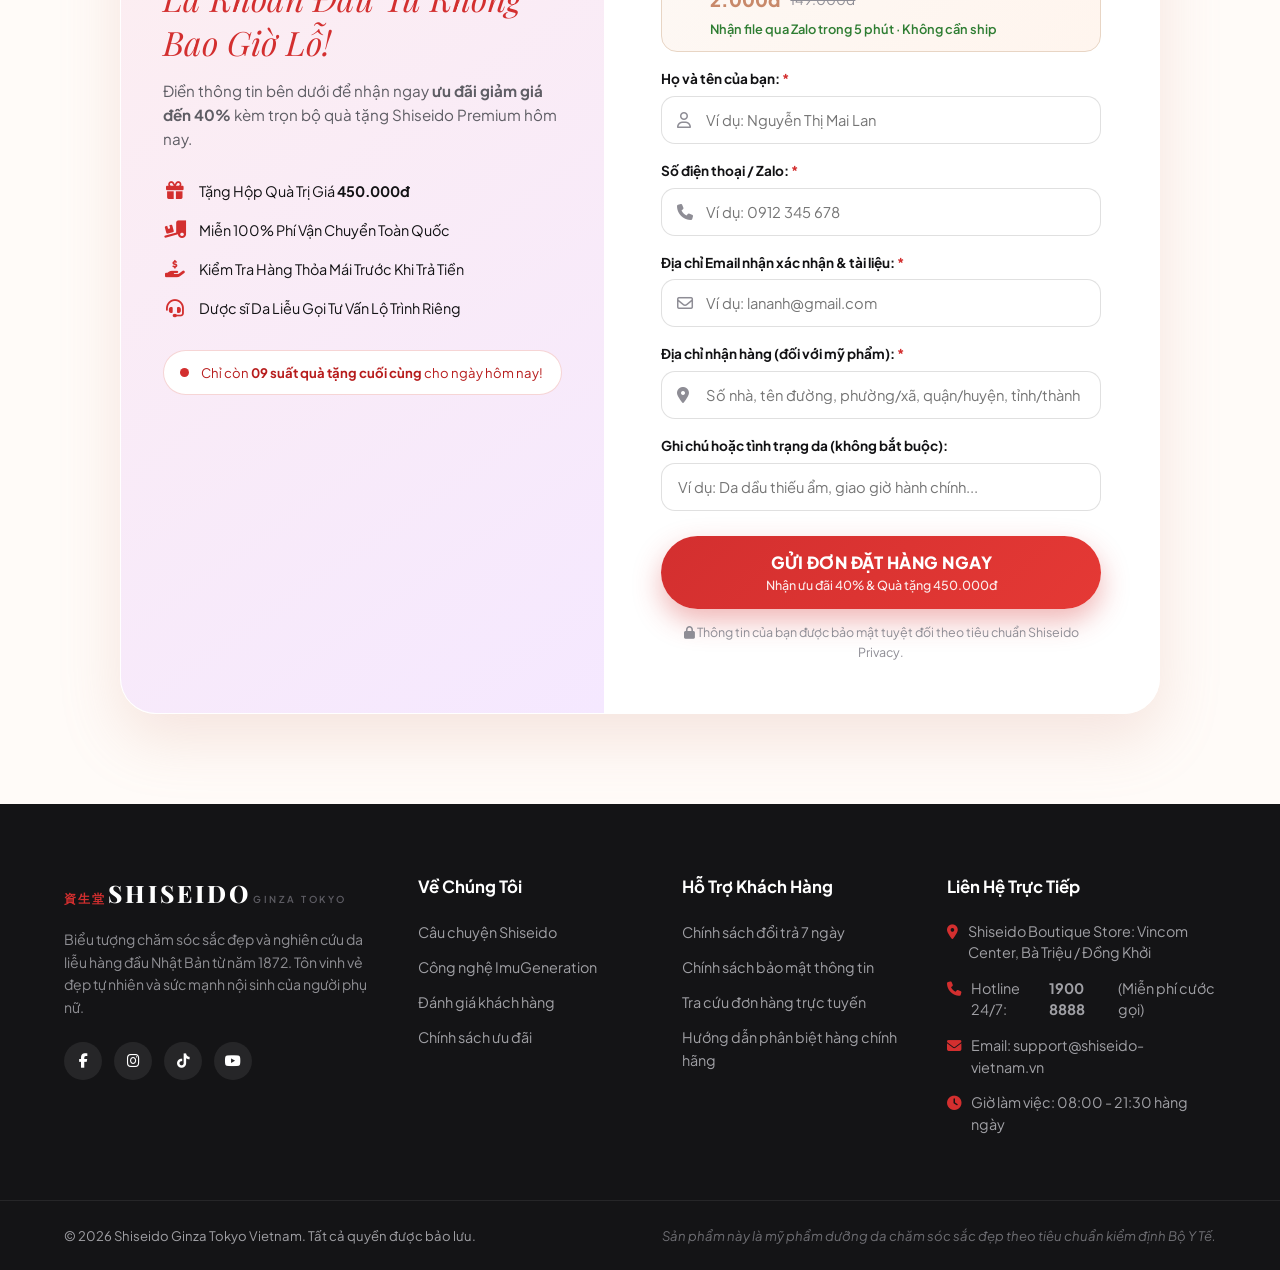
==== commit 749c2593: "Add files via upload" ====
--- a/index.html
+++ b/index.html
@@ -1062,18 +1062,27 @@
               </div>
             </div>
 
-            <!-- Số điện thoại -->
+            <!-- Số điện thoại / Zalo -->
             <div class="form-group">
-              <label class="form-label" for="customerPhone">Số điện thoại nhận hàng: <span class="req">*</span></label>
+              <label class="form-label" for="customerPhone">Số điện thoại / Zalo: <span class="req">*</span></label>
               <div class="input-with-icon">
                 <i class="fa-solid fa-phone"></i>
                 <input type="tel" id="customerPhone" name="so_dien_thoai" placeholder="Ví dụ: 0912 345 678" pattern="[0-9]{10,11}" required>
               </div>
             </div>
 
+            <!-- Email nhận xác nhận & tài liệu -->
+            <div class="form-group">
+              <label class="form-label" for="customerEmail">Địa chỉ Email nhận xác nhận &amp; tài liệu: <span class="req">*</span></label>
+              <div class="input-with-icon">
+                <i class="fa-regular fa-envelope"></i>
+                <input type="email" id="customerEmail" name="email" placeholder="Ví dụ: lananh@gmail.com" required>
+              </div>
+            </div>
+
             <!-- Địa chỉ giao hàng -->
-            <div class="form-group">
-              <label class="form-label" for="customerAddress">Địa chỉ nhận hàng: <span class="req">*</span></label>
+            <div class="form-group" id="mainAddressGroup">
+              <label class="form-label" for="customerAddress">Địa chỉ nhận hàng (đối với mỹ phẩm): <span class="req">*</span></label>
               <div class="input-with-icon">
                 <i class="fa-solid fa-location-dot"></i>
                 <input type="text" id="customerAddress" name="dia_chi_giao_hang" placeholder="Số nhà, tên đường, phường/xã, quận/huyện, tỉnh/thành" required>
@@ -1082,8 +1091,8 @@
 
             <!-- Ghi chú tình trạng da -->
             <div class="form-group">
-              <label class="form-label" for="customerNote">Tình trạng da hiện tại (Không bắt buộc):</label>
-              <input type="text" id="customerNote" name="tinh_trang_da" placeholder="Ví dụ: Da dầu thiếu ẩm, có vài nốt thâm mụn...">
+              <label class="form-label" for="customerNote">Ghi chú hoặc tình trạng da (không bắt buộc):</label>
+              <input type="text" id="customerNote" name="tinh_trang_da" placeholder="Ví dụ: Da dầu thiếu ẩm, giao giờ hành chính...">
             </div>
 
             <!-- Nút gửi đơn hàng -->
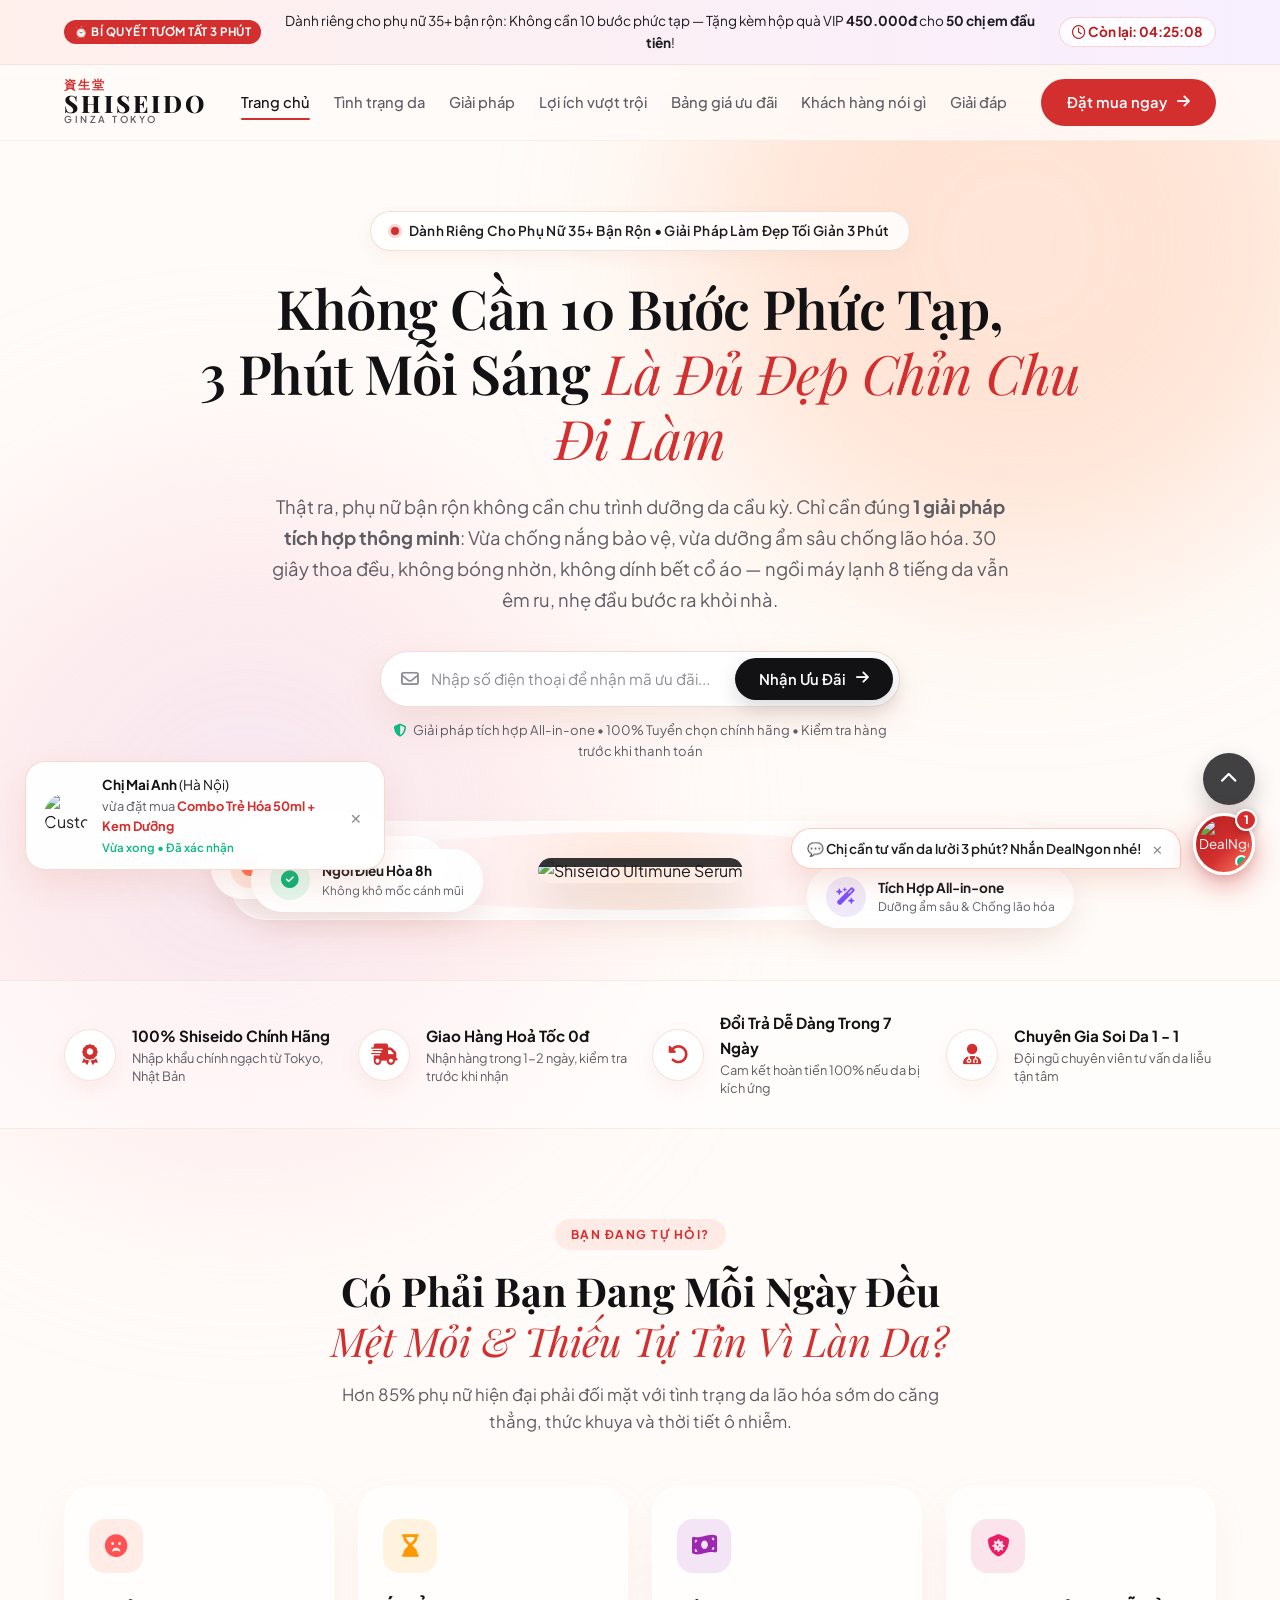
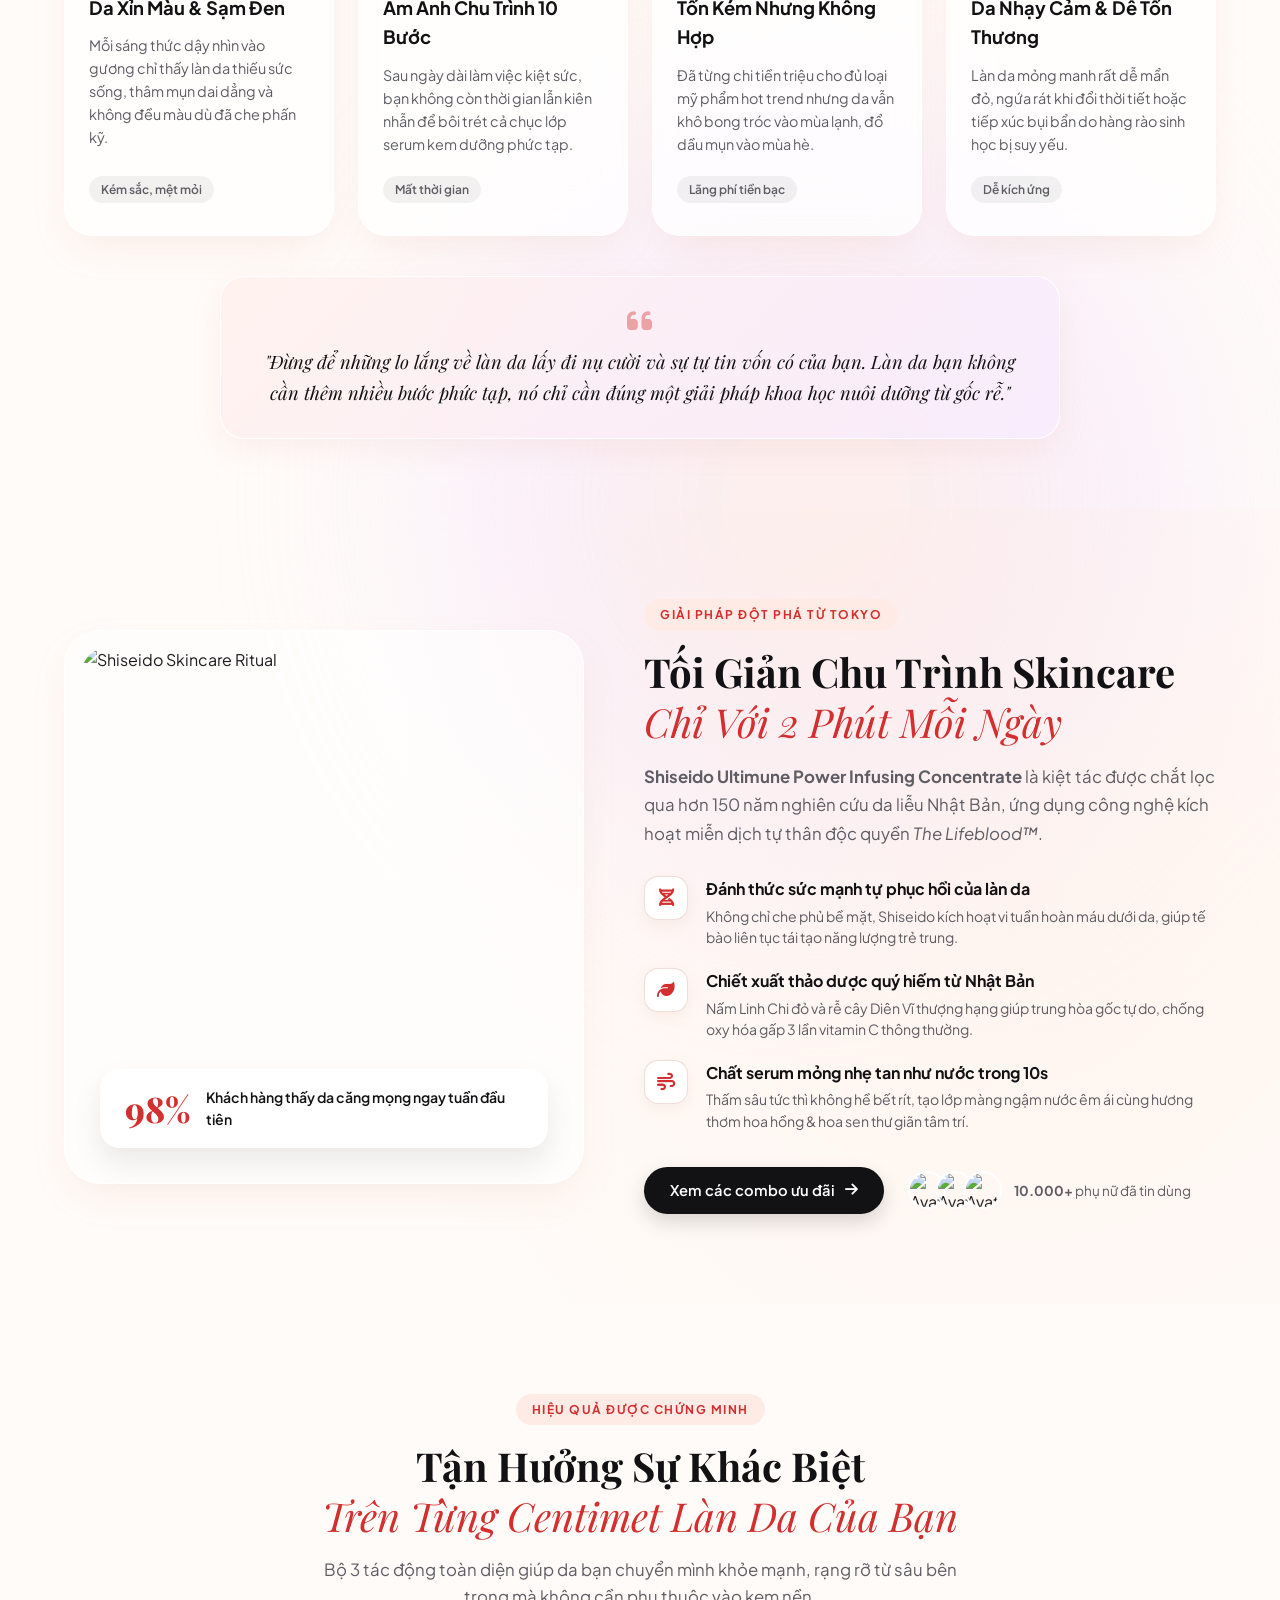
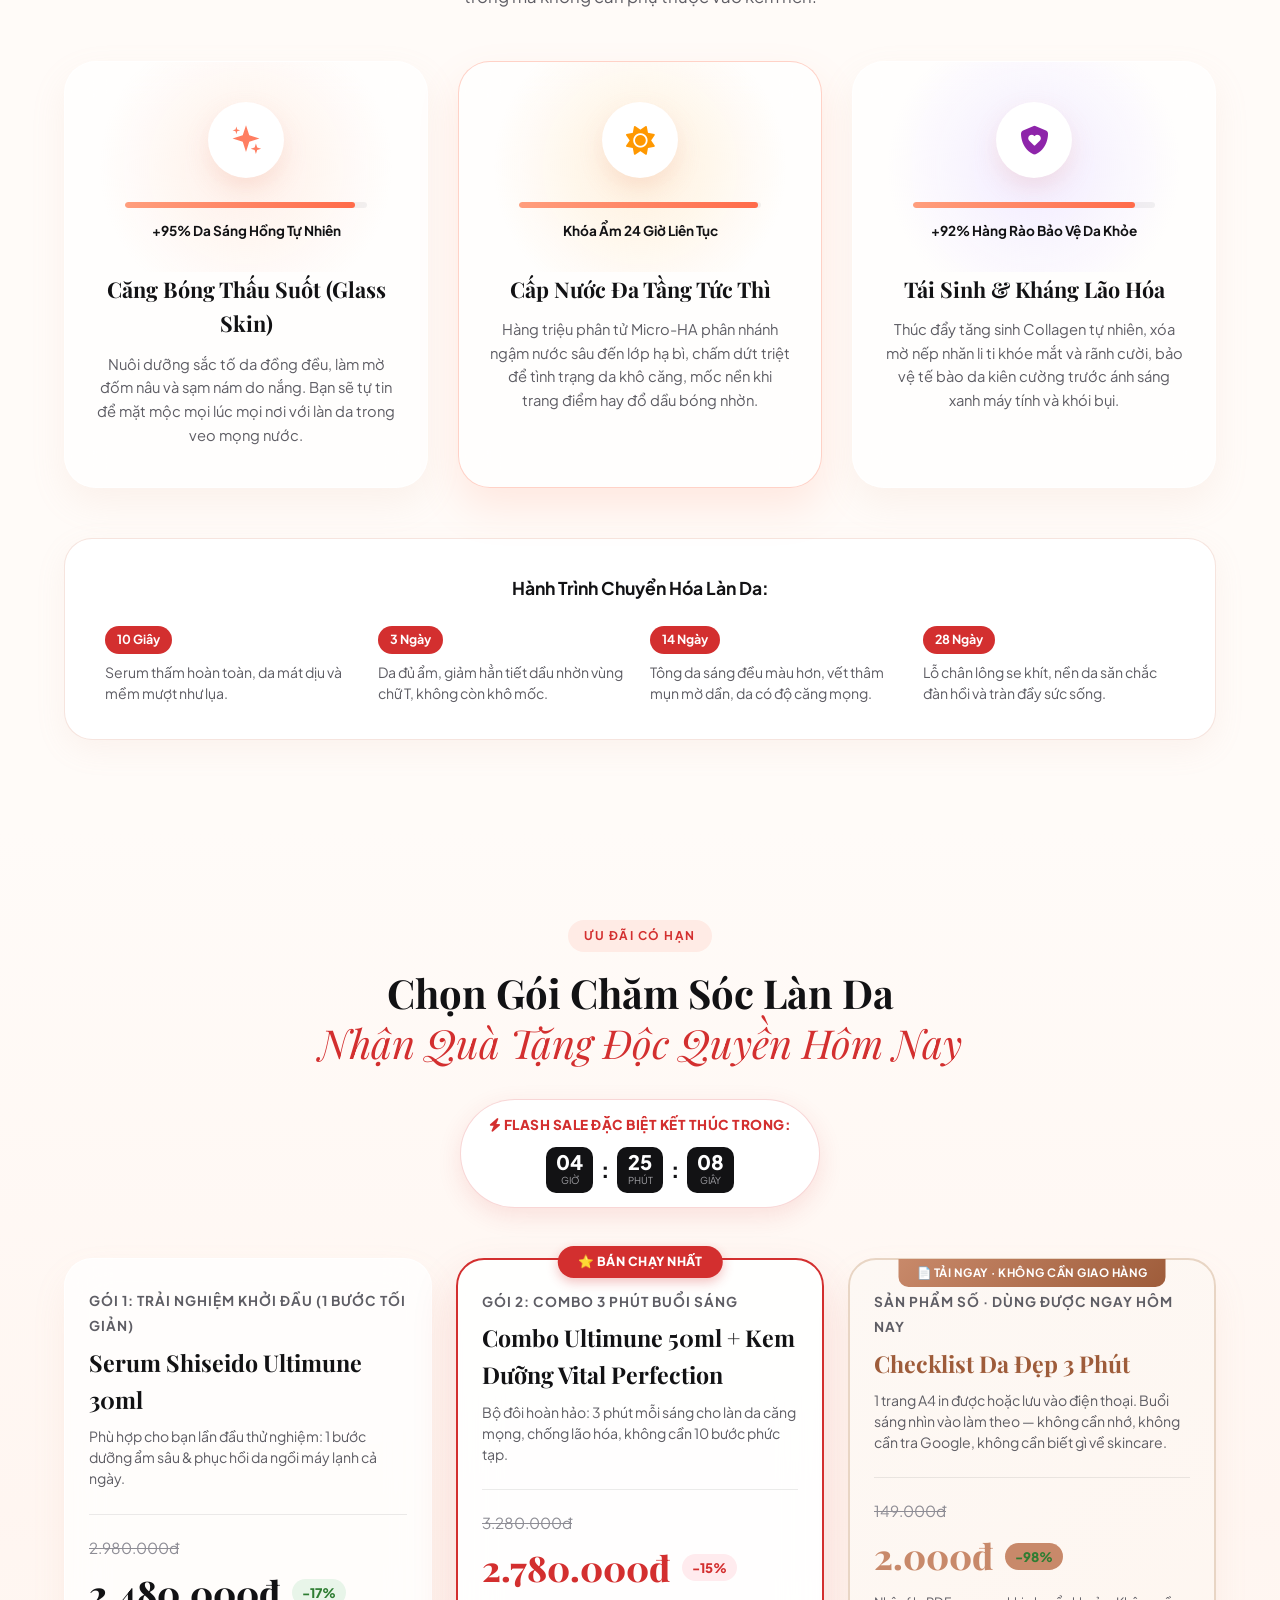
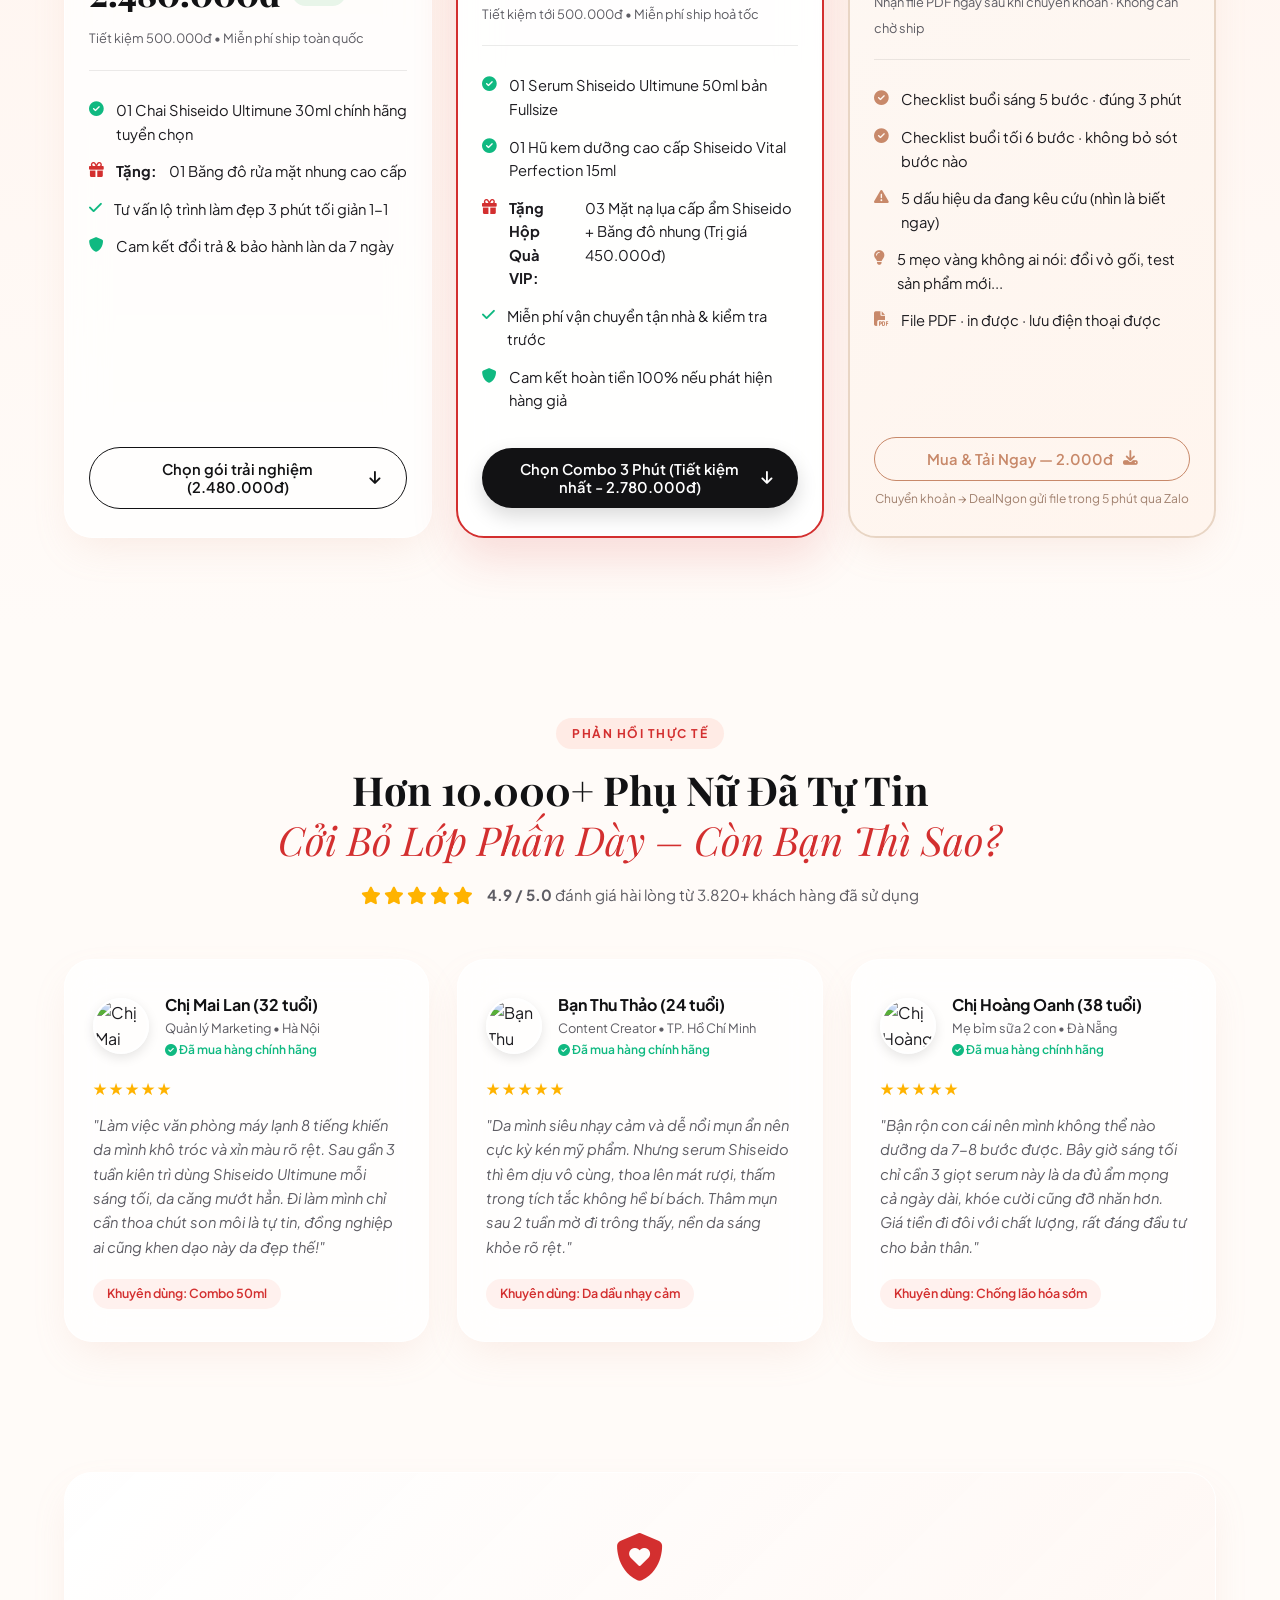
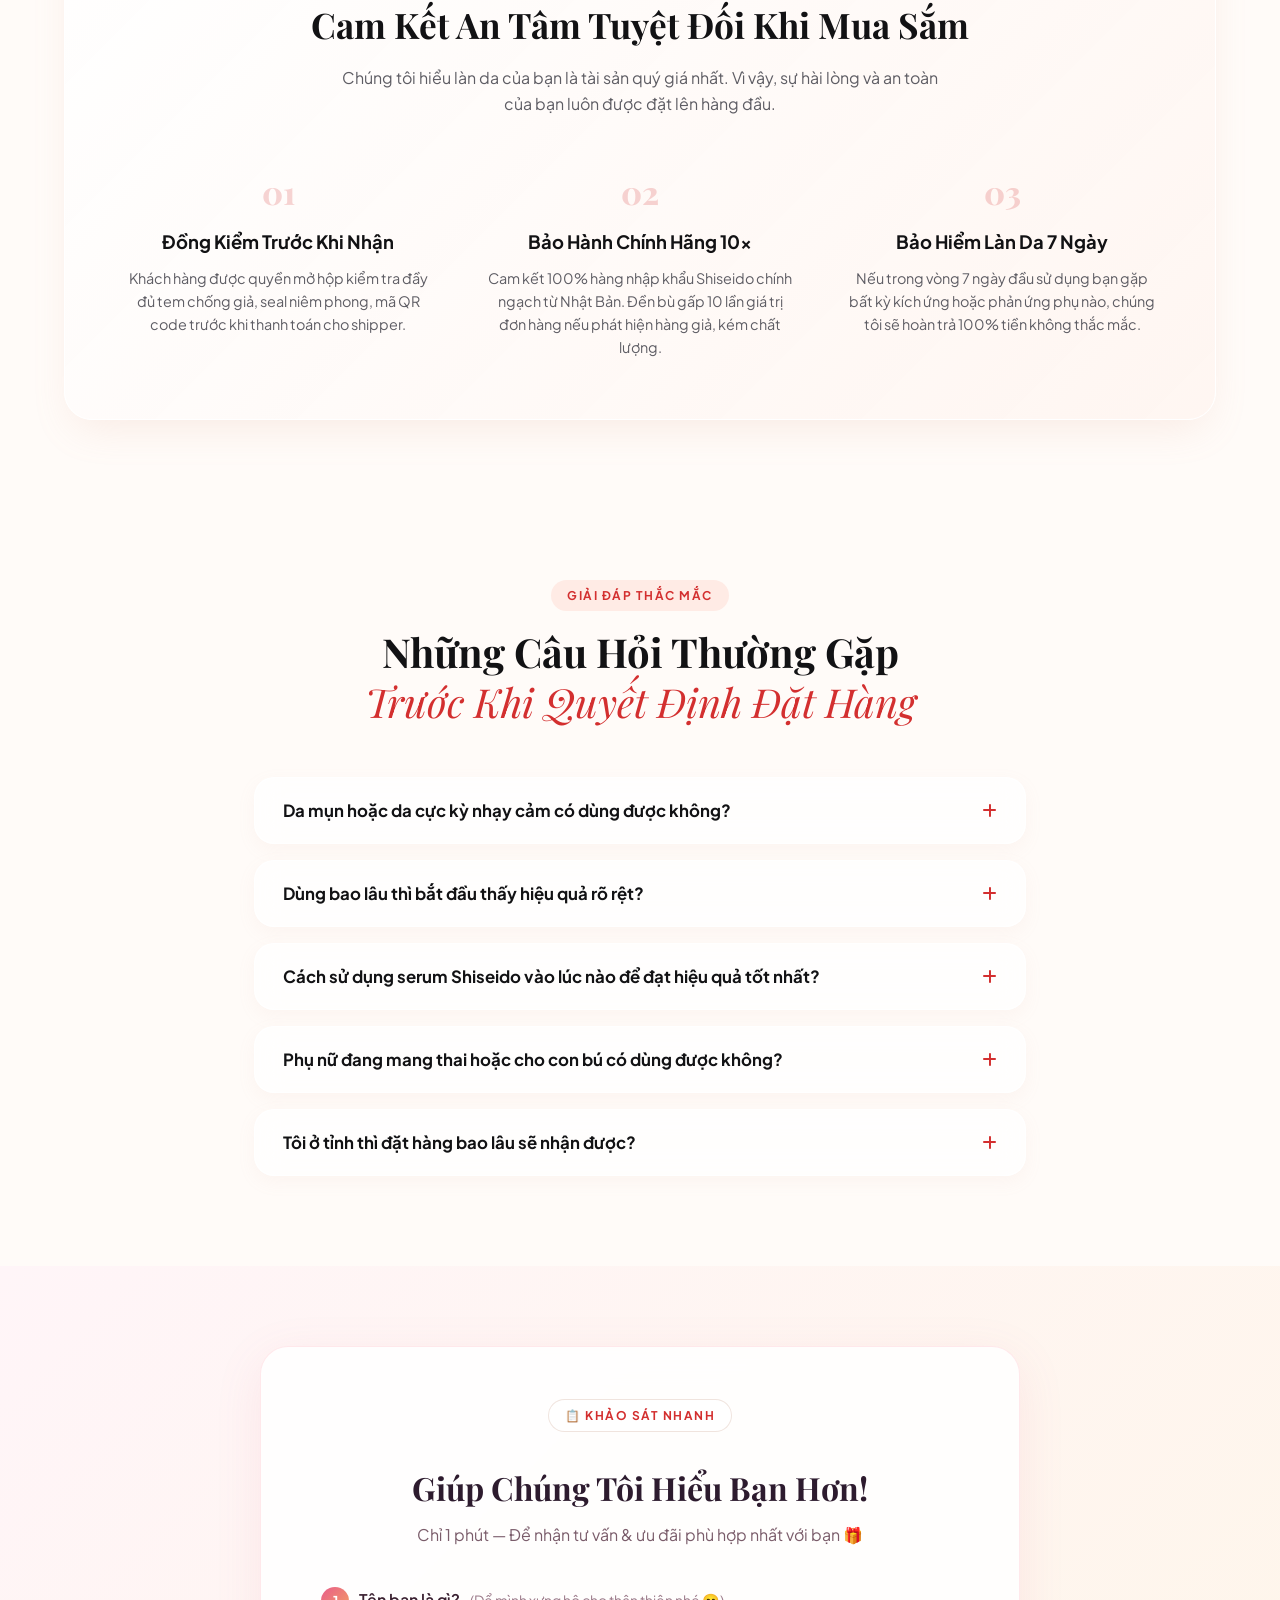
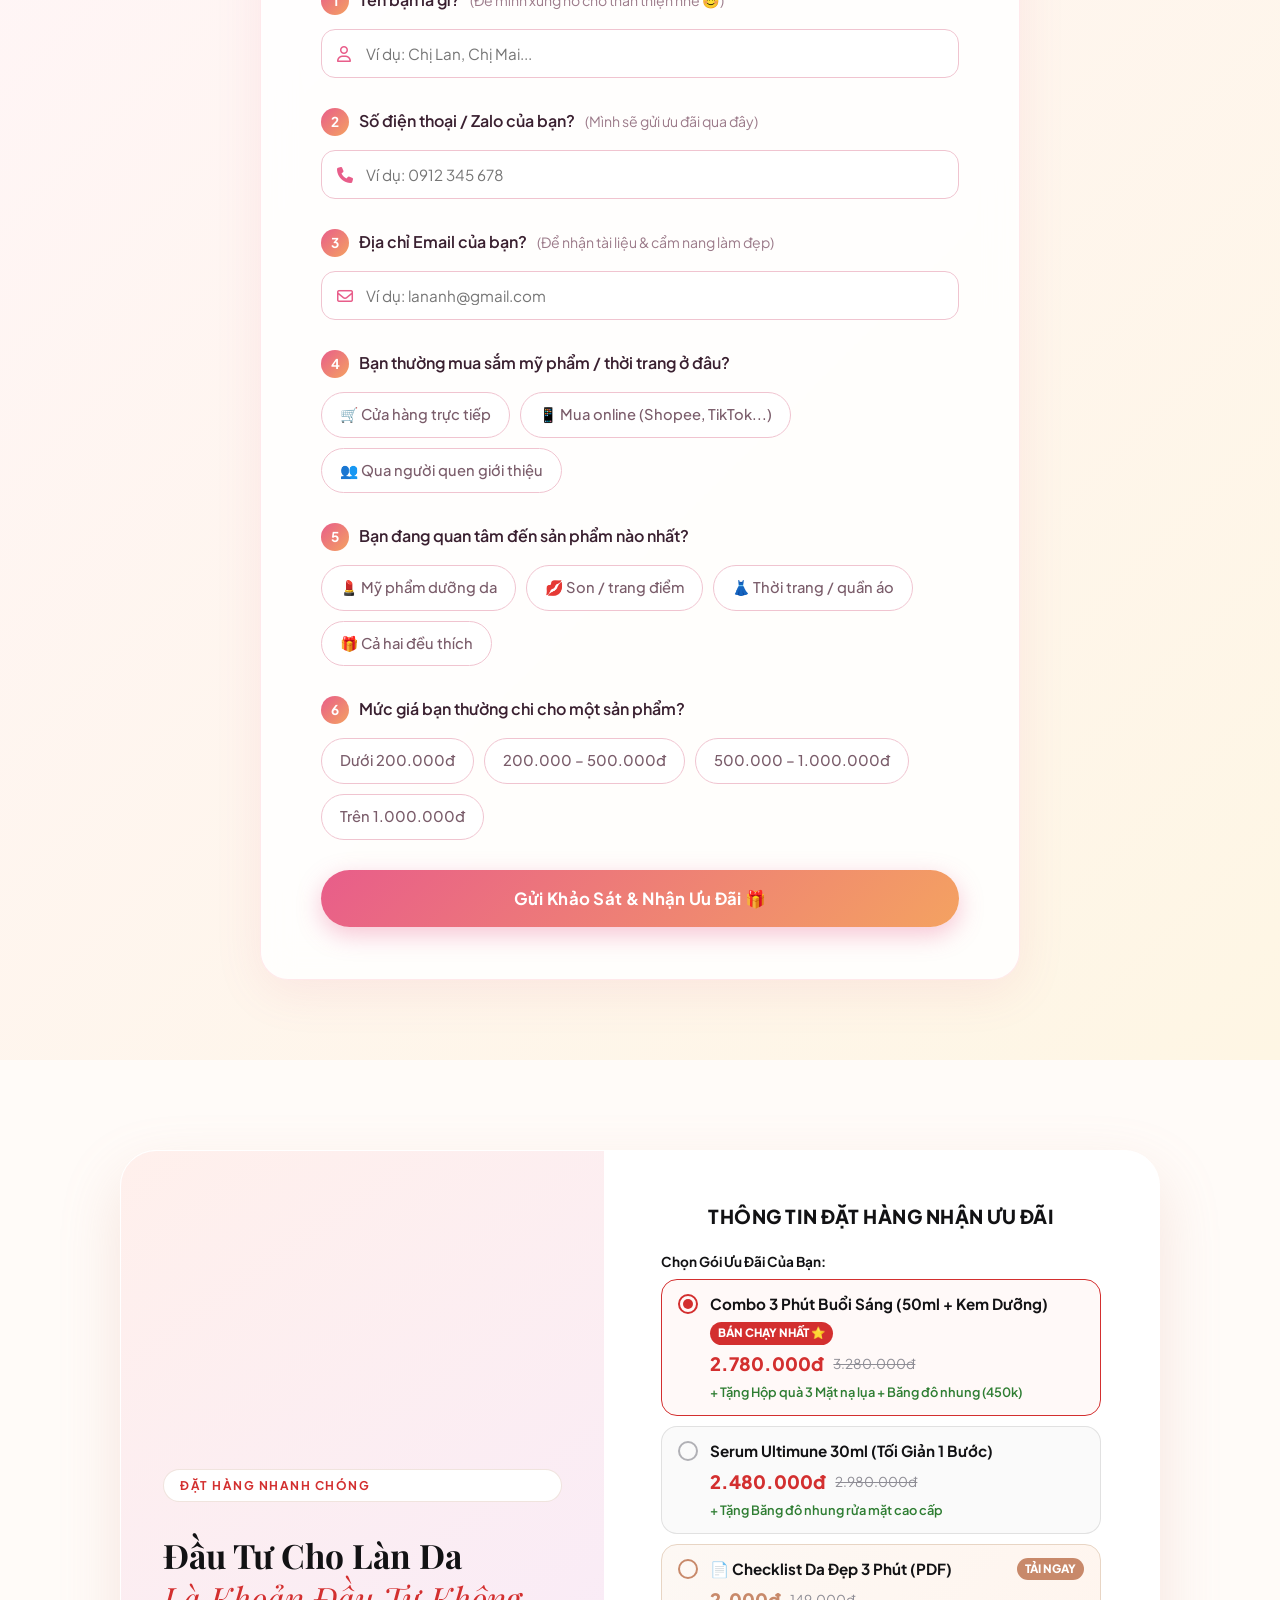
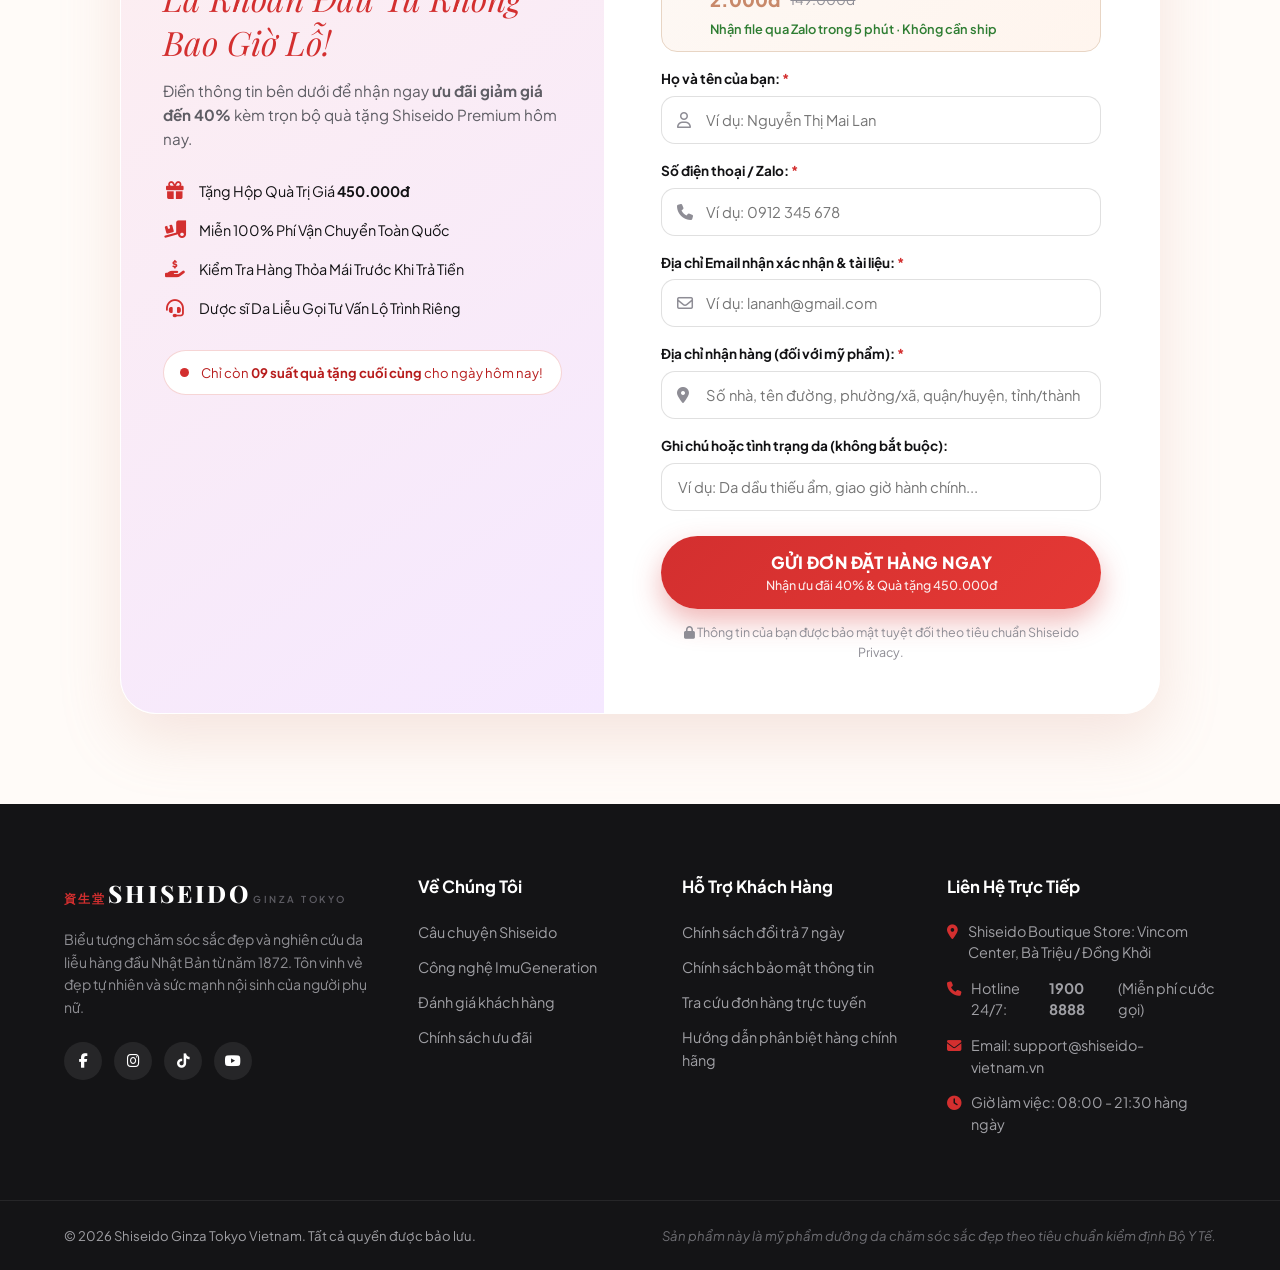
==== commit 6a0e42a5: "Add files via upload" ====
--- a/index.html
+++ b/index.html
@@ -583,7 +583,7 @@
             <span>Mua &amp; Tải Ngay — 2.000đ</span>
             <i class="fa-solid fa-download"></i>
           </button>
-          <p style="text-align:center;font-size:.75rem;color:#A0806E;margin-top:8px">Chuyển khoản → Quỳnh Anh gửi file trong 5 phút qua Zalo</p>
+          <p style="text-align:center;font-size:.75rem;color:#A0806E;margin-top:8px">Chuyển khoản → DealNgon gửi file trong 5 phút qua Zalo</p>
         </div>
 
       </div>
@@ -600,10 +600,10 @@
       </div>
       <div style="background:#FDF8F4;border:1px solid #E8D5C4;border-radius:12px;padding:14px;text-align:center;margin-bottom:16px">
         <p style="font-size:.78rem;font-weight:700;color:#9E5C3A;margin-bottom:8px">💳 Quét mã chuyển khoản</p>
-        <img src="https://img.vietqr.io/image/TCB-19025414262027-compact.jpg?amount=2000&addInfo=ChecklistPDF&accountName=Quynh%20Anh"
-             alt="QR 49k Techcombank"
+        <img src="https://vietqr.app/img?bank=TPBank&acc=09771622861&template=compact&amount=2000&des=ChecklistPDF&holder=TO%20QUYNH%20ANH"
+             alt="QR thanh toán - TPBank - 09771622861 - TO QUYNH ANH"
              style="width:175px;border-radius:10px;box-shadow:0 2px 10px rgba(0,0,0,.12);display:block;margin:0 auto 8px" />
-        <p style="font-size:.75rem;color:#888">Nội dung: <strong>ChecklistPDF</strong> · TCB · 19025414262027</p>
+        <p style="font-size:.75rem;color:#888">Nội dung: <strong>ChecklistPDF</strong> · TPBank · 09771622861</p>
       </div>
       <form id="digitalForm" onsubmit="submitDigitalOrder(event)">
         <div style="margin-bottom:12px">
@@ -1184,12 +1184,12 @@
     <div class="chatbot-trigger-wrap">
       <div class="chatbot-badge" id="chatBadge">1</div>
       <div class="chatbot-teaser" id="chatTeaser" onclick="toggleChatWindow()">
-        <span class="teaser-text">💬 Chị cần tư vấn da lười 3 phút? Nhắn Quỳnh Anh nhé!</span>
+        <span class="teaser-text">💬 Chị cần tư vấn da lười 3 phút? Nhắn DealNgon nhé!</span>
         <button class="teaser-close" onclick="event.stopPropagation(); closeChatTeaser();" aria-label="Đóng lời nhắn">&times;</button>
       </div>
       <button class="chatbot-btn" id="chatToggleBtn" onclick="toggleChatWindow()" aria-label="Mở khung chat tư vấn">
         <div class="chatbot-avatar-wrap">
-          <img src="https://images.unsplash.com/photo-1573496359142-b8d87734a5a2?auto=format&fit=crop&w=120&q=80" alt="Quỳnh Anh" class="chatbot-avatar-img">
+          <img src="https://images.unsplash.com/photo-1573496359142-b8d87734a5a2?auto=format&fit=crop&w=120&q=80" alt="DealNgon" class="chatbot-avatar-img">
           <span class="chatbot-online-dot"></span>
         </div>
         <i class="fa-solid fa-xmark chat-close-icon"></i>
@@ -1202,11 +1202,11 @@
       <div class="chatbot-header">
         <div class="chatbot-header-info">
           <div class="header-avatar-wrap">
-            <img src="https://images.unsplash.com/photo-1573496359142-b8d87734a5a2?auto=format&fit=crop&w=120&q=80" alt="Quỳnh Anh" class="header-avatar-img">
+            <img src="https://images.unsplash.com/photo-1573496359142-b8d87734a5a2?auto=format&fit=crop&w=120&q=80" alt="DealNgon" class="header-avatar-img">
             <span class="header-online-dot"></span>
           </div>
           <div class="header-text-wrap">
-            <h4 class="header-name">Quỳnh Anh • Làm đẹp 3 phút</h4>
+            <h4 class="header-name">DealNgon • Làm đẹp 3 phút</h4>
             <span class="header-status"><span class="status-pulse"></span> Trực tuyến • Sẵn sàng hỗ trợ chị</span>
           </div>
         </div>
@@ -1230,7 +1230,7 @@
             <span class="dot"></span>
             <span class="dot"></span>
           </div>
-          <span class="typing-text">Quỳnh Anh đang soạn tin...</span>
+          <span class="typing-text">DealNgon đang soạn tin...</span>
         </div>
       </div>
 
@@ -1299,7 +1299,7 @@
             <p id="modalQrLoading" style="color:#aaa;font-size:0.8rem;text-align:center;">⏳ Đang tạo QR...</p>
             <img id="modalQrCode"
                  src=""
-                 alt="QR Techcombank"
+                 alt="QR TPBank"
                  class="modal-qr-img"
                  style="display:none;"
                  onload="this.style.display='block';document.getElementById('modalQrLoading').style.display='none';"
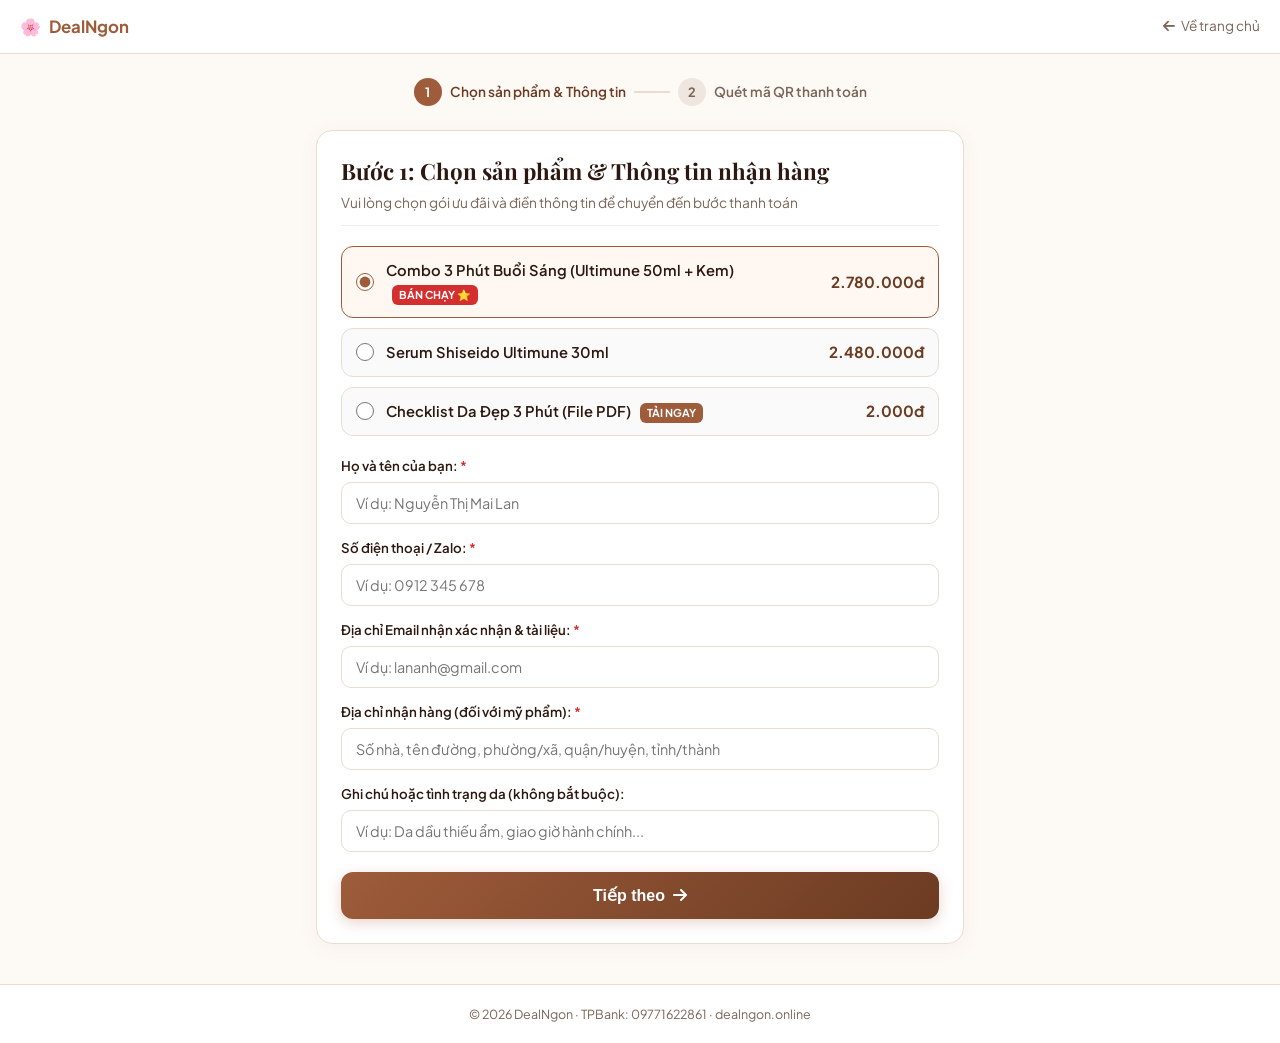
==== commit 5b9bfe31: "Add files via upload" ====
--- a/index.html
+++ b/index.html
@@ -3,1315 +3,1044 @@
 <head>
   <meta charset="UTF-8">
   <meta name="viewport" content="width=device-width, initial-scale=1.0">
-  <title>Làm Đẹp Lười 3 Phút Cho Phụ Nữ 35+ | Tối Giản, Không Cần 10 Bước Phức Tạp</title>
-  <meta name="description" content="Dành riêng cho phụ nữ 35+ bận rộn: Không cần 10 bước phức tạp — 3 phút mỗi sáng là đủ đẹp chỉn chu để đi làm. Vừa chống nắng vừa dưỡng ẩm sâu không dính bết.">
-  
-  <!-- Google Fonts: Playfair Display (Serif sang trọng theo phong cách ảnh mẫu) & Plus Jakarta Sans (Hiện đại, dễ đọc) -->
+  <title>Thanh Toán Đơn Hàng · DealNgon</title>
   <link rel="preconnect" href="https://fonts.googleapis.com">
   <link rel="preconnect" href="https://fonts.gstatic.com" crossorigin>
-  <link href="https://fonts.googleapis.com/css2?family=Playfair+Display:ital,wght@0,400..800;1,400..700&family=Plus+Jakarta+Sans:wght@300;400;500;600;700;800&display=swap" rel="stylesheet">
-  
-  <!-- FontAwesome Icons -->
+  <link href="https://fonts.googleapis.com/css2?family=Plus+Jakarta+Sans:wght@400;500;600;700;800&family=Playfair+Display:ital,wght@0,600;0,700;1,600&display=swap" rel="stylesheet">
   <link rel="stylesheet" href="https://cdnjs.cloudflare.com/ajax/libs/font-awesome/6.5.1/css/all.min.css">
-  
-  <link rel="stylesheet" href="style.css">
+  <style>
+    :root {
+      --primary: #9E5C3A;
+      --primary-light: #C8896A;
+      --primary-dark: #6B3B22;
+      --bg-warm: #FDF9F5;
+      --card-bg: #FFFFFF;
+      --border-color: #EBDCD0;
+      --text-dark: #2C1810;
+      --text-muted: #7A6559;
+      --success: #10B981;
+      --radius: 16px;
+    }
+
+    * { box-sizing: border-box; margin: 0; padding: 0; }
+    body {
+      font-family: 'Plus Jakarta Sans', -apple-system, BlinkMacSystemFont, sans-serif;
+      background-color: var(--bg-warm);
+      color: var(--text-dark);
+      line-height: 1.5;
+      min-height: 100vh;
+      display: flex;
+      flex-direction: column;
+    }
+
+    .top-header {
+      background: #fff;
+      border-bottom: 1px solid var(--border-color);
+      padding: 14px 20px;
+      display: flex;
+      align-items: center;
+      justify-content: space-between;
+    }
+    .brand-logo {
+      display: flex;
+      align-items: center;
+      gap: 8px;
+      text-decoration: none;
+      color: var(--text-dark);
+      font-weight: 700;
+      font-size: 1.05rem;
+    }
+    .brand-logo span { color: var(--primary); }
+    .back-home-link {
+      font-size: 0.85rem;
+      color: var(--text-muted);
+      text-decoration: none;
+      display: flex;
+      align-items: center;
+      gap: 6px;
+    }
+    .back-home-link:hover { color: var(--primary); }
+
+    .checkout-wrapper {
+      max-width: 680px;
+      margin: 24px auto 40px;
+      padding: 0 16px;
+      flex: 1;
+      width: 100%;
+    }
+
+    /* Step Progress Bar */
+    .step-progress {
+      display: flex;
+      align-items: center;
+      justify-content: center;
+      margin-bottom: 24px;
+      gap: 8px;
+    }
+    .step-node {
+      display: flex;
+      align-items: center;
+      gap: 8px;
+      font-size: 0.85rem;
+      font-weight: 600;
+      color: var(--text-muted);
+    }
+    .step-node.active {
+      color: var(--primary-dark);
+    }
+    .step-num {
+      width: 28px;
+      height: 28px;
+      border-radius: 50%;
+      background: #EFE6DF;
+      color: var(--text-muted);
+      display: flex;
+      align-items: center;
+      justify-content: center;
+      font-size: 0.8rem;
+      font-weight: 700;
+    }
+    .step-node.active .step-num {
+      background: var(--primary);
+      color: #fff;
+    }
+    .step-node.completed .step-num {
+      background: var(--success);
+      color: #fff;
+    }
+    .step-divider {
+      width: 36px;
+      height: 2px;
+      background: var(--border-color);
+    }
+
+    .card {
+      background: var(--card-bg);
+      border-radius: var(--radius);
+      border: 1px solid var(--border-color);
+      padding: 24px;
+      box-shadow: 0 4px 20px rgba(158, 92, 58, 0.05);
+    }
+
+    .card-header {
+      margin-bottom: 20px;
+      padding-bottom: 12px;
+      border-bottom: 1px solid #F3EDE7;
+    }
+    .card-header h2 {
+      font-family: 'Playfair Display', serif;
+      font-size: 1.4rem;
+      color: var(--text-dark);
+      margin-bottom: 4px;
+    }
+    .card-header p {
+      color: var(--text-muted);
+      font-size: 0.86rem;
+    }
+
+    /* Packages */
+    .package-options {
+      display: flex;
+      flex-direction: column;
+      gap: 10px;
+      margin-bottom: 20px;
+    }
+    .package-item {
+      display: flex;
+      align-items: center;
+      gap: 12px;
+      padding: 12px 14px;
+      border: 1.5px solid var(--border-color);
+      border-radius: 12px;
+      cursor: pointer;
+      transition: all 0.2s ease;
+      background: #fafafa;
+    }
+    .package-item:hover { border-color: var(--primary-light); background: #fff; }
+    .package-item.active { border-color: var(--primary); background: #FEF7F2; }
+    .package-item input[type="radio"] {
+      accent-color: var(--primary);
+      width: 18px;
+      height: 18px;
+    }
+    .package-info { flex: 1; }
+    .package-name {
+      font-weight: 600;
+      font-size: 0.92rem;
+      display: block;
+      color: var(--text-dark);
+    }
+    .package-badge {
+      font-size: 0.68rem;
+      font-weight: 700;
+      background: #D32F2F;
+      color: #fff;
+      padding: 2px 7px;
+      border-radius: 6px;
+      margin-left: 6px;
+      display: inline-block;
+    }
+    .package-badge-pdf { background: var(--primary); }
+    .package-price {
+      font-weight: 700;
+      color: var(--primary-dark);
+      font-size: 0.95rem;
+    }
+
+    /* Form Fields */
+    .form-group { margin-bottom: 14px; }
+    .form-label {
+      display: block;
+      font-size: 0.83rem;
+      font-weight: 600;
+      color: var(--text-dark);
+      margin-bottom: 6px;
+    }
+    .form-label .req { color: #dc2626; }
+    .form-input {
+      width: 100%;
+      padding: 11px 14px;
+      border: 1.5px solid var(--border-color);
+      border-radius: 10px;
+      font-size: 0.9rem;
+      font-family: inherit;
+      outline: none;
+      transition: border-color 0.2s;
+    }
+    .form-input:focus { border-color: var(--primary); }
+
+    /* Action buttons */
+    .btn-next {
+      width: 100%;
+      background: linear-gradient(135deg, var(--primary), var(--primary-dark));
+      color: #fff;
+      border: none;
+      padding: 14px;
+      border-radius: 12px;
+      font-weight: 700;
+      font-size: 1rem;
+      cursor: pointer;
+      display: flex;
+      align-items: center;
+      justify-content: center;
+      gap: 8px;
+      transition: opacity 0.2s, transform 0.1s;
+      box-shadow: 0 4px 14px rgba(158, 92, 58, 0.25);
+      margin-top: 20px;
+    }
+    .btn-next:hover { opacity: 0.95; }
+    .btn-next:active { transform: scale(0.99); }
+
+    .btn-back {
+      background: transparent;
+      border: 1px solid var(--border-color);
+      color: var(--text-muted);
+      padding: 10px 18px;
+      border-radius: 10px;
+      font-weight: 600;
+      font-size: 0.88rem;
+      cursor: pointer;
+      display: flex;
+      align-items: center;
+      gap: 6px;
+      transition: all 0.2s;
+    }
+    .btn-back:hover { background: #FAF6F2; color: var(--text-dark); }
+
+    .btn-paid {
+      width: 100%;
+      background: linear-gradient(135deg, #10B981, #059669);
+      color: #fff;
+      border: none;
+      padding: 15px;
+      border-radius: 12px;
+      font-weight: 700;
+      font-size: 1.05rem;
+      cursor: pointer;
+      display: flex;
+      align-items: center;
+      justify-content: center;
+      gap: 8px;
+      box-shadow: 0 4px 16px rgba(16, 185, 129, 0.3);
+      transition: opacity 0.2s;
+      margin-top: 16px;
+    }
+    .btn-paid:hover { opacity: 0.95; }
+
+    /* Summary Box in Step 2 */
+    .order-summary-box {
+      background: #FAF6F2;
+      border: 1px solid #EADAD0;
+      border-radius: 12px;
+      padding: 14px 16px;
+      margin-bottom: 20px;
+      font-size: 0.88rem;
+    }
+    .order-summary-row {
+      display: flex;
+      justify-content: space-between;
+      margin-bottom: 6px;
+    }
+    .order-summary-row:last-child {
+      margin-bottom: 0;
+      padding-top: 6px;
+      border-top: 1px dashed #E2D3C7;
+      font-weight: 700;
+      color: var(--primary-dark);
+      font-size: 1rem;
+    }
+
+    /* QR Container */
+    .qr-container {
+      text-align: center;
+      background: #fff;
+      border-radius: 14px;
+      padding: 18px;
+      border: 1px solid var(--border-color);
+      margin-bottom: 18px;
+    }
+    .qr-img {
+      width: 200px;
+      height: 200px;
+      border-radius: 12px;
+      margin: 0 auto 10px;
+      display: block;
+      box-shadow: 0 4px 16px rgba(0,0,0,0.08);
+    }
+    .qr-loading {
+      height: 200px;
+      display: flex;
+      align-items: center;
+      justify-content: center;
+      color: var(--text-muted);
+      font-size: 0.9rem;
+    }
+
+    /* Bank info */
+    .bank-info-box {
+      background: #F8F9FA;
+      border-radius: 12px;
+      padding: 12px 16px;
+      margin-bottom: 18px;
+      font-size: 0.86rem;
+    }
+    .bank-row {
+      display: flex;
+      justify-content: space-between;
+      align-items: center;
+      padding: 7px 0;
+      border-bottom: 1px dashed #E2E8F0;
+    }
+    .bank-row:last-child { border-bottom: none; }
+    .bank-label { color: var(--text-muted); }
+    .bank-val {
+      font-weight: 700;
+      color: var(--text-dark);
+      display: flex;
+      align-items: center;
+      gap: 6px;
+    }
+    .btn-copy {
+      background: #EFE6DF;
+      border: none;
+      padding: 3px 8px;
+      border-radius: 6px;
+      font-size: 0.72rem;
+      cursor: pointer;
+      color: var(--primary-dark);
+      font-weight: 600;
+      transition: all 0.2s;
+    }
+    .btn-copy:hover { background: var(--primary-light); color: #fff; }
+
+    /* Success Panel */
+    .success-panel {
+      display: none;
+      text-align: center;
+      padding: 32px 20px;
+    }
+    .success-icon {
+      font-size: 3.8rem;
+      color: var(--success);
+      margin-bottom: 14px;
+    }
+    .success-panel h2 {
+      font-family: 'Playfair Display', serif;
+      font-size: 1.65rem;
+      color: var(--text-dark);
+      margin-bottom: 8px;
+    }
+    .success-desc {
+      color: var(--text-muted);
+      font-size: 0.92rem;
+      margin-bottom: 22px;
+      line-height: 1.6;
+    }
+    .detail-card {
+      background: #FAF6F2;
+      border-radius: 14px;
+      border: 1px solid #EBDCD0;
+      padding: 18px;
+      max-width: 460px;
+      margin: 0 auto 24px;
+      font-size: 0.88rem;
+      text-align: left;
+    }
+    .detail-row {
+      display: flex;
+      justify-content: space-between;
+      margin-bottom: 8px;
+    }
+    .detail-row:last-child { margin-bottom: 0; }
+    .detail-row span:first-child { color: var(--text-muted); }
+    .detail-row span:last-child { font-weight: 600; color: var(--text-dark); text-align: right; }
+
+    .footer {
+      text-align: center;
+      padding: 20px;
+      font-size: 0.78rem;
+      color: var(--text-muted);
+      border-top: 1px solid var(--border-color);
+      background: #fff;
+    }
+  </style>
 </head>
 <body>
 
-  <!-- Top Announcement Bar (Phong cách Unimart) -->
-  <div class="top-announcement-bar">
-    <div class="container announcement-inner">
-      <span class="announcement-tag">⏰ BÍ QUYẾT TƯƠM TẤT 3 PHÚT</span>
-      <p class="announcement-text">
-        Dành riêng cho phụ nữ 35+ bận rộn: Không cần 10 bước phức tạp — Tặng kèm hộp quà VIP <strong>450.000đ</strong> cho <strong>50 chị em đầu tiên</strong>!
-      </p>
-      <div class="top-timer" id="topTimer">
-        <i class="fa-regular fa-clock"></i> Còn lại: <span class="timer-digits">04:25:12</span>
+  <!-- Top bar -->
+  <header class="top-header">
+    <a href="/" class="brand-logo">
+      🌸 <span>DealNgon</span>
+    </a>
+    <a href="/" class="back-home-link">
+      <i class="fa-solid fa-arrow-left"></i> Về trang chủ
+    </a>
+  </header>
+
+  <main class="checkout-wrapper">
+
+    <!-- Progress Indicator -->
+    <div class="step-progress" id="stepIndicator">
+      <div class="step-node active" id="stepNode1">
+        <div class="step-num">1</div>
+        <span>Chọn sản phẩm & Thông tin</span>
+      </div>
+      <div class="step-divider"></div>
+      <div class="step-node" id="stepNode2">
+        <div class="step-num">2</div>
+        <span>Quét mã QR thanh toán</span>
       </div>
     </div>
-  </div>
-
-  <!-- Header Navigation (Thanh Menu Hiện Đại & Tinh Tế) -->
-  <header class="site-header" id="siteHeader">
-    <div class="container header-container">
-      <a href="#" class="brand-logo">
-        <span class="logo-kanji">資生堂</span>
-        <span class="logo-text">SHISEIDO</span>
-        <span class="logo-sub">GINZA TOKYO</span>
-      </a>
-
-      <nav class="nav-menu" id="navMenu">
-        <a href="#hero" class="nav-link active">Trang chủ</a>
-        <a href="#problem" class="nav-link">Tình trạng da</a>
-        <a href="#solution" class="nav-link">Giải pháp</a>
-        <a href="#benefits" class="nav-link">Lợi ích vượt trội</a>
-        <a href="#pricing" class="nav-link">Bảng giá ưu đãi</a>
-        <a href="#reviews" class="nav-link">Khách hàng nói gì</a>
-        <a href="#faq" class="nav-link">Giải đáp</a>
-      </nav>
-
-      <div class="header-actions">
-        <a href="#order-form" class="btn-primary-pill header-cta-btn">
-          <span>Đặt mua ngay</span>
+
+    <!-- ============================================================
+         BƯỚC 1: CHỌN SẢN PHẨM & THÔNG TIN NHẬN HÀNG
+         ============================================================ -->
+    <div class="card" id="step1Card">
+      <div class="card-header">
+        <h2>Bước 1: Chọn sản phẩm & Thông tin nhận hàng</h2>
+        <p>Vui lòng chọn gói ưu đãi và điền thông tin để chuyển đến bước thanh toán</p>
+      </div>
+
+      <!-- Package Selection -->
+      <div class="package-options" id="packageOptions">
+        <!-- Combo 2 -->
+        <label class="package-item active" onclick="selectPackageItem('combo2', 2780000, 'Combo 3 Phút Buổi Sáng (50ml + Kem dưỡng)')">
+          <input type="radio" name="pkg" value="combo2" checked>
+          <div class="package-info">
+            <span class="package-name">
+              Combo 3 Phút Buổi Sáng (Ultimune 50ml + Kem)
+              <span class="package-badge">BÁN CHẠY ⭐</span>
+            </span>
+          </div>
+          <span class="package-price">2.780.000đ</span>
+        </label>
+
+        <!-- Gói 1 -->
+        <label class="package-item" onclick="selectPackageItem('serum30', 2480000, 'Serum Shiseido Ultimune 30ml')">
+          <input type="radio" name="pkg" value="serum30">
+          <div class="package-info">
+            <span class="package-name">Serum Shiseido Ultimune 30ml</span>
+          </div>
+          <span class="package-price">2.480.000đ</span>
+        </label>
+
+        <!-- Sản phẩm số -->
+        <label class="package-item" onclick="selectPackageItem('pdf', 2000, 'Checklist Da Đẹp 3 Phút (File PDF)')">
+          <input type="radio" name="pkg" value="pdf">
+          <div class="package-info">
+            <span class="package-name">
+              Checklist Da Đẹp 3 Phút (File PDF)
+              <span class="package-badge package-badge-pdf">TẢI NGAY</span>
+            </span>
+          </div>
+          <span class="package-price">2.000đ</span>
+        </label>
+      </div>
+
+      <!-- Customer info form -->
+      <form id="step1Form" onsubmit="goToStep2(event)">
+        <div class="form-group">
+          <label class="form-label" for="custName">Họ và tên của bạn: <span class="req">*</span></label>
+          <input type="text" id="custName" class="form-input" required placeholder="Ví dụ: Nguyễn Thị Mai Lan">
+        </div>
+
+        <div class="form-group">
+          <label class="form-label" for="custPhone">Số điện thoại / Zalo: <span class="req">*</span></label>
+          <input type="tel" id="custPhone" class="form-input" required placeholder="Ví dụ: 0912 345 678" pattern="[0-9]{10,11}">
+        </div>
+
+        <div class="form-group">
+          <label class="form-label" for="custEmail">Địa chỉ Email nhận xác nhận &amp; tài liệu: <span class="req">*</span></label>
+          <input type="email" id="custEmail" class="form-input" required placeholder="Ví dụ: lananh@gmail.com">
+        </div>
+
+        <div class="form-group" id="addressGroup">
+          <label class="form-label" for="custAddress">Địa chỉ nhận hàng (đối với mỹ phẩm): <span class="req">*</span></label>
+          <input type="text" id="custAddress" class="form-input" placeholder="Số nhà, tên đường, phường/xã, quận/huyện, tỉnh/thành">
+        </div>
+
+        <div class="form-group">
+          <label class="form-label" for="custNotes">Ghi chú hoặc tình trạng da (không bắt buộc):</label>
+          <input type="text" id="custNotes" class="form-input" placeholder="Ví dụ: Da dầu thiếu ẩm, giao giờ hành chính...">
+        </div>
+
+        <!-- Nút Tiếp theo -->
+        <button type="submit" class="btn-next" id="btnNext">
+          <span>Tiếp theo</span>
           <i class="fa-solid fa-arrow-right"></i>
-        </a>
-      </div>
-
-      <!-- Mobile Menu Toggle -->
-      <button class="mobile-toggle" id="mobileToggle" aria-label="Toggle Menu">
-        <i class="fa-solid fa-bars"></i>
-      </button>
-    </div>
-  </header>
-
-  <!-- Background Decorative Mesh Gradients (Phong cách Kenko / Pastel Glow) -->
-  <div class="ambient-glow glow-1"></div>
-  <div class="ambient-glow glow-2"></div>
-  <div class="ambient-glow glow-3"></div>
-
-  <!-- SECTION 1: HERO SECTION -->
-  <section class="hero-section" id="hero">
-    <div class="container hero-container">
-      
-      <!-- Pill Badge -->
-      <div class="hero-pill-badge">
-        <span class="badge-dot"></span>
-        <span class="badge-text">Dành Riêng Cho Phụ Nữ 35+ Bận Rộn • Giải Pháp Làm Đẹp Tối Giản 3 Phút</span>
-      </div>
-
-      <!-- Main Headline (Serif thanh lịch theo ảnh mẫu) -->
-      <h1 class="hero-title">
-        Không Cần 10 Bước Phức Tạp, <br class="desktop-only">
-        3 Phút Mỗi Sáng <span class="highlight-serif">Là Đủ Đẹp Chỉn Chu Đi Làm</span>
-      </h1>
-
-      <!-- Subheadline -->
-      <p class="hero-subtitle">
-        Thật ra, phụ nữ bận rộn không cần chu trình dưỡng da cầu kỳ. Chỉ cần đúng <strong>1 giải pháp tích hợp thông minh</strong>: Vừa chống nắng bảo vệ, vừa dưỡng ẩm sâu chống lão hóa. 30 giây thoa đều, không bóng nhờn, không dính bết cổ áo — ngồi máy lạnh 8 tiếng da vẫn êm ru, nhẹ đầu bước ra khỏi nhà.
-      </p>
-
-      <!-- Pill Quick Action Bar (Input & Button liền khối như thiết kế tham khảo) -->
-      <div class="hero-quick-action">
-        <form class="quick-optin-form" onsubmit="event.preventDefault(); scrollToOrder();">
-          <i class="fa-regular fa-envelope input-icon"></i>
-          <input type="tel" id="quickPhoneInput" placeholder="Nhập số điện thoại để nhận mã ưu đãi..." required>
-          <button type="submit" class="btn-dark-pill">
-            <span>Nhận Ưu Đãi</span>
-            <i class="fa-solid fa-arrow-right"></i>
-          </button>
-        </form>
-        <p class="micro-guarantee">
-          <i class="fa-solid fa-shield-halved"></i> Giải pháp tích hợp All-in-one • 100% Tuyển chọn chính hãng • Kiểm tra hàng trước khi thanh toán
-        </p>
-      </div>
-
-      <!-- Hero Visual Card Showcase với các Thẻ Trôi Nổi (Floating Chips) -->
-      <div class="hero-showcase-wrapper">
-        <div class="hero-product-glass-card">
-          <div class="card-inner-glow"></div>
-          
-          <!-- Image Container -->
-          <div class="product-hero-image-wrap">
-            <img src="https://images.unsplash.com/photo-1620916566398-39f1143ab7be?auto=format&fit=crop&w=900&q=85" 
-                 alt="Shiseido Ultimune Serum" 
-                 class="main-hero-img">
-            <div class="bottle-badge-floating">
-              <span class="ribbon-red">TOP 1</span>
-              <span>Giải Pháp Tối Giản Cho Nàng Bận Rộn</span>
-            </div>
-          </div>
-
-          <!-- Floating Pill Badges xung quanh sản phẩm (Giống phong cách thiết kế Kenko) -->
-          <div class="floating-chip chip-1">
-            <div class="chip-icon bg-peach">
-              <i class="fa-solid fa-clock"></i>
-            </div>
-            <div class="chip-info">
-              <span class="chip-title">Chỉ Mất 3 Phút</span>
-              <span class="chip-desc">Tươm tất bước ra khỏi nhà</span>
-            </div>
-          </div>
-
-          <div class="floating-chip chip-2">
-            <div class="chip-icon bg-lavender">
-              <i class="fa-solid fa-wand-magic-sparkles"></i>
-            </div>
-            <div class="chip-info">
-              <span class="chip-title">Tích Hợp All-in-one</span>
-              <span class="chip-desc">Dưỡng ẩm sâu & Chống lão hóa</span>
-            </div>
-          </div>
-
-          <div class="floating-chip chip-3">
-            <div class="chip-icon bg-mint">
-              <i class="fa-solid fa-circle-check"></i>
-            </div>
-            <div class="chip-info">
-              <span class="chip-title">Ngồi Điều Hòa 8h</span>
-              <span class="chip-desc">Không khô mốc cánh mũi</span>
-            </div>
-          </div>
-
-        </div>
-      </div>
-
-    </div>
-  </section>
-
-  <!-- TRUST STRIP (Thanh cam kết chuẩn Unimart E-commerce) -->
-  <section class="trust-bar-section">
-    <div class="container trust-grid">
-      <div class="trust-item">
-        <div class="trust-icon-box">
-          <i class="fa-solid fa-award"></i>
-        </div>
-        <div class="trust-content">
-          <h4>100% Shiseido Chính Hãng</h4>
-          <p>Nhập khẩu chính ngạch từ Tokyo, Nhật Bản</p>
-        </div>
-      </div>
-
-      <div class="trust-item">
-        <div class="trust-icon-box">
-          <i class="fa-solid fa-truck-fast"></i>
-        </div>
-        <div class="trust-content">
-          <h4>Giao Hàng Hoả Tốc 0đ</h4>
-          <p>Nhận hàng trong 1-2 ngày, kiểm tra trước khi nhận</p>
-        </div>
-      </div>
-
-      <div class="trust-item">
-        <div class="trust-icon-box">
-          <i class="fa-solid fa-rotate-left"></i>
-        </div>
-        <div class="trust-content">
-          <h4>Đổi Trả Dễ Dàng Trong 7 Ngày</h4>
-          <p>Cam kết hoàn tiền 100% nếu da bị kích ứng</p>
-        </div>
-      </div>
-
-      <div class="trust-item">
-        <div class="trust-icon-box">
-          <i class="fa-solid fa-user-doctor"></i>
-        </div>
-        <div class="trust-content">
-          <h4>Chuyên Gia Soi Da 1 - 1</h4>
-          <p>Đội ngũ chuyên viên tư vấn da liễu tận tâm</p>
-        </div>
-      </div>
-    </div>
-  </section>
-
-  <!-- SECTION 2: VẤN ĐỀ KHÁCH HÀNG (PAIN POINTS) -->
-  <section class="problem-section" id="problem">
-    <div class="container">
-      
-      <div class="section-header text-center">
-        <span class="section-pill-tag">BẠN ĐANG TỰ HỎI?</span>
-        <h2 class="section-title">
-          Có Phải Bạn Đang Mỗi Ngày Đều <br class="desktop-only">
-          <span class="highlight-serif">Mệt Mỏi & Thiếu Tự Tin Vì Làn Da?</span>
-        </h2>
-        <p class="section-desc">
-          Hơn 85% phụ nữ hiện đại phải đối mặt với tình trạng da lão hóa sớm do căng thẳng, thức khuya và thời tiết ô nhiễm.
-        </p>
-      </div>
-
-      <div class="problem-cards-grid">
-        <!-- Card 1 -->
-        <div class="glass-card problem-card">
-          <div class="problem-icon-wrapper danger-glow">
-            <i class="fa-solid fa-face-frown-open"></i>
-          </div>
-          <h3>Da Xỉn Màu & Sạm Đen</h3>
-          <p>Mỗi sáng thức dậy nhìn vào gương chỉ thấy làn da thiếu sức sống, thâm mụn dai dẳng và không đều màu dù đã che phấn kỹ.</p>
-          <span class="problem-tag">Kém sắc, mệt mỏi</span>
-        </div>
-
-        <!-- Card 2 -->
-        <div class="glass-card problem-card">
-          <div class="problem-icon-wrapper warning-glow">
-            <i class="fa-solid fa-hourglass-end"></i>
-          </div>
-          <h3>Ám Ảnh Chu Trình 10 Bước</h3>
-          <p>Sau ngày dài làm việc kiệt sức, bạn không còn thời gian lẫn kiên nhẫn để bôi trét cả chục lớp serum kem dưỡng phức tạp.</p>
-          <span class="problem-tag">Mất thời gian</span>
-        </div>
-
-        <!-- Card 3 -->
-        <div class="glass-card problem-card">
-          <div class="problem-icon-wrapper purple-glow">
-            <i class="fa-solid fa-money-bill-wave"></i>
-          </div>
-          <h3>Tốn Kém Nhưng Không Hợp</h3>
-          <p>Đã từng chi tiền triệu cho đủ loại mỹ phẩm hot trend nhưng da vẫn khô bong tróc vào mùa lạnh, đổ dầu mụn vào mùa hè.</p>
-          <span class="problem-tag">Lãng phí tiền bạc</span>
-        </div>
-
-        <!-- Card 4 -->
-        <div class="glass-card problem-card">
-          <div class="problem-icon-wrapper rose-glow">
-            <i class="fa-solid fa-shield-virus"></i>
-          </div>
-          <h3>Da Nhạy Cảm & Dễ Tổn Thương</h3>
-          <p>Làn da mỏng manh rất dễ mẩn đỏ, ngứa rát khi đổi thời tiết hoặc tiếp xúc bụi bẩn do hàng rào sinh học bị suy yếu.</p>
-          <span class="problem-tag">Dễ kích ứng</span>
-        </div>
-      </div>
-
-      <!-- Quote Banner -->
-      <div class="empathy-quote-box">
-        <i class="fa-solid fa-quote-left quote-icon"></i>
-        <p class="quote-text">
-          "Đừng để những lo lắng về làn da lấy đi nụ cười và sự tự tin vốn có của bạn. Làn da bạn không cần thêm nhiều bước phức tạp, nó chỉ cần đúng một giải pháp khoa học nuôi dưỡng từ gốc rễ."
-        </p>
-      </div>
-
-    </div>
-  </section>
-
-  <!-- SECTION 3: GIẢI PHÁP ĐỘT PHÁ CỦA SHISEIDO (THE SOLUTION) -->
-  <section class="solution-section" id="solution">
-    <div class="container">
-      <div class="solution-grid">
-        
-        <!-- Cột Hình Ảnh Sản Phẩm Tinh Tế -->
-        <div class="solution-visual">
-          <div class="glass-featured-frame">
-            <img src="https://images.unsplash.com/photo-1571781926291-c477ebfd024b?auto=format&fit=crop&w=800&q=85" 
-                 alt="Shiseido Skincare Ritual" 
-                 class="solution-img">
-            
-            <div class="solution-badge-stat">
-              <span class="stat-number">98%</span>
-              <span class="stat-label">Khách hàng thấy da căng mọng ngay tuần đầu tiên</span>
-            </div>
-          </div>
-        </div>
-
-        <!-- Cột Nội Dung Giải Pháp -->
-        <div class="solution-content">
-          <span class="section-pill-tag">GIẢI PHÁP ĐỘT PHÁ TỪ TOKYO</span>
-          <h2 class="section-title">
-            Tối Giản Chu Trình Skincare <br>
-            <span class="highlight-serif">Chỉ Với 2 Phút Mỗi Ngày</span>
-          </h2>
-          <p class="lead-text">
-            <strong>Shiseido Ultimune Power Infusing Concentrate</strong> là kiệt tác được chắt lọc qua hơn 150 năm nghiên cứu da liễu Nhật Bản, ứng dụng công nghệ kích hoạt miễn dịch tự thân độc quyền <em>The Lifeblood™</em>.
-          </p>
-
-          <div class="solution-feature-list">
-            <div class="solution-feature-item">
-              <div class="feature-bullet">
-                <i class="fa-solid fa-dna"></i>
-              </div>
-              <div>
-                <h4>Đánh thức sức mạnh tự phục hồi của làn da</h4>
-                <p>Không chỉ che phủ bề mặt, Shiseido kích hoạt vi tuần hoàn máu dưới da, giúp tế bào liên tục tái tạo năng lượng trẻ trung.</p>
-              </div>
-            </div>
-
-            <div class="solution-feature-item">
-              <div class="feature-bullet">
-                <i class="fa-solid fa-leaf"></i>
-              </div>
-              <div>
-                <h4>Chiết xuất thảo dược quý hiếm từ Nhật Bản</h4>
-                <p>Nấm Linh Chi đỏ và rễ cây Diên Vĩ thượng hạng giúp trung hòa gốc tự do, chống oxy hóa gấp 3 lần vitamin C thông thường.</p>
-              </div>
-            </div>
-
-            <div class="solution-feature-item">
-              <div class="feature-bullet">
-                <i class="fa-solid fa-wind"></i>
-              </div>
-              <div>
-                <h4>Chất serum mỏng nhẹ tan như nước trong 10s</h4>
-                <p>Thấm sâu tức thì không hề bết rít, tạo lớp màng ngậm nước êm ái cùng hương thơm hoa hồng & hoa sen thư giãn tâm trí.</p>
-              </div>
-            </div>
-          </div>
-
-          <div class="solution-cta-row">
-            <a href="#pricing" class="btn-dark-pill">
-              <span>Xem các combo ưu đãi</span>
-              <i class="fa-solid fa-arrow-right"></i>
-            </a>
-            <div class="verified-count">
-              <div class="avatar-group">
-                <img src="https://images.unsplash.com/photo-1544005313-94ddf0286df2?auto=format&fit=crop&w=80&q=80" alt="Avatar 1">
-                <img src="https://images.unsplash.com/photo-1534528741775-53994a69daeb?auto=format&fit=crop&w=80&q=80" alt="Avatar 2">
-                <img src="https://images.unsplash.com/photo-1517841905240-472988babdf9?auto=format&fit=crop&w=80&q=80" alt="Avatar 3">
-              </div>
-              <span><strong>10.000+</strong> phụ nữ đã tin dùng</span>
-            </div>
-          </div>
-
-        </div>
-
-      </div>
-    </div>
-  </section>
-
-  <!-- SECTION 4: LỢI ÍCH VƯỢT TRỘI (BENEFITS - 3 CARDS LAYOUT THEO ẢNH MẪU KENKO) -->
-  <section class="benefits-section" id="benefits">
-    <div class="container">
-      
-      <div class="section-header text-center">
-        <span class="section-pill-tag">HIỆU QUẢ ĐƯỢC CHỨNG MINH</span>
-        <h2 class="section-title">
-          Tận Hưởng Sự Khác Biệt <br class="desktop-only">
-          <span class="highlight-serif">Trên Từng Centimet Làn Da Của Bạn</span>
-        </h2>
-        <p class="section-desc">
-          Bộ 3 tác động toàn diện giúp da bạn chuyển mình khỏe mạnh, rạng rỡ từ sâu bên trong mà không cần phụ thuộc vào kem nền.
-        </p>
-      </div>
-
-      <!-- 3-Card Grid tương tự 3 khối "Calories, Sleep Faster, Protein Power" trong ảnh thiết kế -->
-      <div class="kenko-cards-grid">
-        
-        <!-- Benefit Card 1 -->
-        <div class="benefit-card-kenko">
-          <div class="benefit-card-top glow-peach">
-            <div class="benefit-visual-circle">
-              <!-- Biểu tượng Ngôi sao toả sáng Glass Skin (Thay cho icon fa-sparkles bị thiếu) -->
-              <svg width="34" height="34" viewBox="0 0 24 24" fill="currentColor" xmlns="http://www.w3.org/2000/svg">
-                <path d="M12 1.5L14.3 8.7L21.5 11L14.3 13.3L12 20.5L9.7 13.3L2.5 11L9.7 8.7L12 1.5Z"/>
-                <path d="M19 14.5L19.9 17.3L22.7 18.2L19.9 19.1L19 21.9L18.1 19.1L15.3 18.2L18.1 17.3L19 14.5Z"/>
-                <path d="M5.2 2.5L5.8 4.6L7.9 5.2L5.8 5.8L5.2 7.9L4.6 5.8L2.5 5.2L4.6 4.6L5.2 2.5Z"/>
-              </svg>
-            </div>
-            <div class="mini-data-bar">
-              <div class="mini-bar-fill" style="width: 95%;"></div>
-            </div>
-            <span class="metric-text">+95% Da Sáng Hồng Tự Nhiên</span>
-          </div>
-          <div class="benefit-card-body">
-            <h3 class="benefit-name">Căng Bóng Thấu Suốt (Glass Skin)</h3>
-            <p class="benefit-desc">
-              Nuôi dưỡng sắc tố da đồng đều, làm mờ đốm nâu và sạm nám do nắng. Bạn sẽ tự tin để mặt mộc mọi lúc mọi nơi với làn da trong veo mọng nước.
-            </p>
-          </div>
-        </div>
-
-        <!-- Benefit Card 2 -->
-        <div class="benefit-card-kenko featured-middle-card">
-          <div class="benefit-card-top glow-apricot">
-            <div class="benefit-visual-circle sun-circle">
-              <i class="fa-solid fa-sun"></i>
-            </div>
-            <div class="mini-data-bar">
-              <div class="mini-bar-fill" style="width: 99%;"></div>
-            </div>
-            <span class="metric-text">Khóa Ẩm 24 Giờ Liên Tục</span>
-          </div>
-          <div class="benefit-card-body">
-            <h3 class="benefit-name">Cấp Nước Đa Tầng Tức Thì</h3>
-            <p class="benefit-desc">
-              Hàng triệu phân tử Micro-HA phân nhánh ngậm nước sâu đến lớp hạ bì, chấm dứt triệt để tình trạng da khô căng, mốc nền khi trang điểm hay đổ dầu bóng nhờn.
-            </p>
-          </div>
-        </div>
-
-        <!-- Benefit Card 3 -->
-        <div class="benefit-card-kenko">
-          <div class="benefit-card-top glow-lavender">
-            <div class="benefit-visual-circle shield-circle">
-              <i class="fa-solid fa-shield-heart"></i>
-            </div>
-            <div class="mini-data-bar">
-              <div class="mini-bar-fill" style="width: 92%;"></div>
-            </div>
-            <span class="metric-text">+92% Hàng Rào Bảo Vệ Da Khỏe</span>
-          </div>
-          <div class="benefit-card-body">
-            <h3 class="benefit-name">Tái Sinh & Kháng Lão Hóa</h3>
-            <p class="benefit-desc">
-              Thúc đẩy tăng sinh Collagen tự nhiên, xóa mờ nếp nhăn li ti khóe mắt và rãnh cười, bảo vệ tế bào da kiên cường trước ánh sáng xanh máy tính và khói bụi.
-            </p>
-          </div>
-        </div>
-
-      </div>
-
-      <!-- Tóm tắt 4 bước cảm nhận theo thời gian -->
-      <div class="timeline-box">
-        <h4 class="timeline-heading">Hành Trình Chuyển Hóa Làn Da:</h4>
-        <div class="timeline-steps">
-          <div class="timeline-item">
-            <span class="step-badge">10 Giây</span>
-            <p>Serum thấm hoàn toàn, da mát dịu và mềm mượt như lụa.</p>
-          </div>
-          <div class="timeline-item">
-            <span class="step-badge">3 Ngày</span>
-            <p>Da đủ ẩm, giảm hẳn tiết dầu nhờn vùng chữ T, không còn khô mốc.</p>
-          </div>
-          <div class="timeline-item">
-            <span class="step-badge">14 Ngày</span>
-            <p>Tông da sáng đều màu hơn, vết thâm mụn mờ dần, da có độ căng mọng.</p>
-          </div>
-          <div class="timeline-item">
-            <span class="step-badge">28 Ngày</span>
-            <p>Lỗ chân lông se khít, nền da săn chắc đàn hồi và tràn đầy sức sống.</p>
-          </div>
-        </div>
-      </div>
-
-    </div>
-  </section>
-
-  <!-- SECTION 5: BẢNG GIÁ & GÓI ƯU ĐÃI (PRICING & OFFERS - CHUẨN UNIMART) -->
-  <section class="pricing-section" id="pricing">
-    <div class="container">
-      
-      <div class="section-header text-center">
-        <span class="section-pill-tag">ƯU ĐÃI CÓ HẠN</span>
-        <h2 class="section-title">
-          Chọn Gói Chăm Sóc Làn Da <br class="desktop-only">
-          <span class="highlight-serif">Nhận Quà Tặng Độc Quyền Hôm Nay</span>
-        </h2>
-        
-        <!-- Countdown Timer Block (Phong cách Flash sale E-commerce) -->
-        <div class="flash-sale-countdown">
-          <span class="sale-alert-label"><i class="fa-solid fa-bolt"></i> FLASH SALE ĐẶC BIỆT KẾT THÚC TRONG:</span>
-          <div class="timer-boxes" id="saleCountdown">
-            <div class="t-box"><span class="t-val" id="timerHours">04</span><span class="t-lbl">Giờ</span></div>
-            <div class="t-sep">:</div>
-            <div class="t-box"><span class="t-val" id="timerMinutes">25</span><span class="t-lbl">Phút</span></div>
-            <div class="t-sep">:</div>
-            <div class="t-box"><span class="t-val" id="timerSeconds">12</span><span class="t-lbl">Giây</span></div>
-          </div>
-        </div>
-      </div>
-
-      <!-- Pricing Cards Grid -->
-      <div class="pricing-grid">
-        
-        <!-- GÓI 1: TRẢI NGHIỆM TỐI GIẢN -->
-        <div class="pricing-card glass-card">
-          <div class="pricing-header">
-            <span class="package-name">Gói 1: Trải Nghiệm Khởi Đầu (1 Bước Tối Giản)</span>
-            <h3 class="product-title">Serum Shiseido Ultimune 30ml</h3>
-            <p class="package-subtitle">Phù hợp cho bạn lần đầu thử nghiệm: 1 bước dưỡng ẩm sâu & phục hồi da ngồi máy lạnh cả ngày.</p>
-          </div>
-
-          <div class="price-wrap">
-            <span class="original-price">2.980.000đ</span>
-            <div class="sale-price-row">
-              <span class="current-price">2.480.000đ</span>
-              <span class="discount-pill">-17%</span>
-            </div>
-            <span class="shipping-info">Tiết kiệm 500.000đ • Miễn phí ship toàn quốc</span>
-          </div>
-
-          <div class="pricing-features">
-            <div class="pf-item"><i class="fa-solid fa-circle-check"></i> 01 Chai Shiseido Ultimune 30ml chính hãng tuyển chọn</div>
-            <div class="pf-item"><i class="fa-solid fa-gift"></i> <strong>Tặng:</strong> 01 Băng đô rửa mặt nhung cao cấp</div>
-            <div class="pf-item"><i class="fa-solid fa-check"></i> Tư vấn lộ trình làm đẹp 3 phút tối giản 1-1</div>
-            <div class="pf-item"><i class="fa-solid fa-shield"></i> Cam kết đổi trả & bảo hành làn da 7 ngày</div>
-          </div>
-
-          <button class="btn-outline-pill select-package-btn" onclick="selectPackage('Gói 1: Serum 30ml - 2.480.000đ')">
-            <span>Chọn gói trải nghiệm (2.480.000đ)</span>
-            <i class="fa-solid fa-arrow-down"></i>
-          </button>
-        </div>
-
-        <!-- GÓI 2: BEST SELLER ⭐ COMBO TRỌN GÓI 3 PHÚT -->
-        <div class="pricing-card glass-card popular-card">
-          <div class="popular-ribbon">⭐ BÁN CHẠY NHẤT</div>
-          
-          <div class="pricing-header">
-            <span class="package-name">Gói 2: Combo 3 Phút Buổi Sáng</span>
-            <h3 class="product-title">Combo Ultimune 50ml + Kem Dưỡng Vital Perfection</h3>
-            <p class="package-subtitle">Bộ đôi hoàn hảo: 3 phút mỗi sáng cho làn da căng mọng, chống lão hóa, không cần 10 bước phức tạp.</p>
-          </div>
-
-          <div class="price-wrap">
-            <span class="original-price">3.280.000đ</span>
-            <div class="sale-price-row">
-              <span class="current-price">2.780.000đ</span>
-              <span class="discount-pill bg-red-pill">-15%</span>
-            </div>
-            <span class="shipping-info">Tiết kiệm tới 500.000đ • Miễn phí ship hoả tốc</span>
-          </div>
-
-          <div class="pricing-features">
-            <div class="pf-item"><i class="fa-solid fa-circle-check"></i> 01 Serum Shiseido Ultimune 50ml bản Fullsize</div>
-            <div class="pf-item"><i class="fa-solid fa-circle-check"></i> 01 Hũ kem dưỡng cao cấp Shiseido Vital Perfection 15ml</div>
-            <div class="pf-item"><i class="fa-solid fa-gift"></i> <strong>Tặng Hộp Quà VIP:</strong> 03 Mặt nạ lụa cấp ẩm Shiseido + Băng đô nhung (Trị giá 450.000đ)</div>
-            <div class="pf-item"><i class="fa-solid fa-check"></i> Miễn phí vận chuyển tận nhà & kiểm tra trước</div>
-            <div class="pf-item"><i class="fa-solid fa-shield"></i> Cam kết hoàn tiền 100% nếu phát hiện hàng giả</div>
-          </div>
-
-          <button class="btn-dark-pill select-package-btn w-full" onclick="selectPackage('Combo 2: Trọn Gói 3 Phút 50ml - 2.780.000đ (Bán Chạy)')">
-            <span>Chọn Combo 3 Phút (Tiết kiệm nhất - 2.780.000đ)</span>
-            <i class="fa-solid fa-arrow-down"></i>
-          </button>
-        </div>
-
-        <!-- GÓI 3: SẢN PHẨM SỐ — CHECKLIST PDF -->
-        <div class="pricing-card glass-card digital-card">
-          <div class="digital-ribbon">📄 TẢI NGAY · KHÔNG CẦN GIAO HÀNG</div>
-
-          <div class="pricing-header">
-            <span class="package-name">Sản phẩm số · Dùng được ngay hôm nay</span>
-            <h3 class="product-title">Checklist Da Đẹp 3 Phút</h3>
-            <p class="package-subtitle">1 trang A4 in được hoặc lưu vào điện thoại. Buổi sáng nhìn vào làm theo — không cần nhớ, không cần tra Google, không cần biết gì về skincare.</p>
-          </div>
-
-          <div class="price-wrap">
-            <span class="original-price">149.000đ</span>
-            <div class="sale-price-row">
-              <span class="current-price" style="color:#C8896A">2.000đ</span>
-              <span class="discount-pill" style="background:#C8896A">-98%</span>
-            </div>
-            <span class="shipping-info">Nhận file PDF ngay sau khi chuyển khoản · Không cần chờ ship</span>
-          </div>
-
-          <div class="pricing-features">
-            <div class="pf-item"><i class="fa-solid fa-circle-check"></i> Checklist buổi sáng 5 bước · đúng 3 phút</div>
-            <div class="pf-item"><i class="fa-solid fa-circle-check"></i> Checklist buổi tối 6 bước · không bỏ sót bước nào</div>
-            <div class="pf-item"><i class="fa-solid fa-triangle-exclamation"></i> 5 dấu hiệu da đang kêu cứu (nhìn là biết ngay)</div>
-            <div class="pf-item"><i class="fa-solid fa-lightbulb"></i> 5 mẹo vàng không ai nói: đổi vỏ gối, test sản phẩm mới...</div>
-            <div class="pf-item"><i class="fa-solid fa-file-pdf" style="color:#ef4444"></i> File PDF · in được · lưu điện thoại được</div>
-          </div>
-
-          <button class="btn-outline-pill select-package-btn" style="border-color:#C8896A;color:#C8896A" onclick="openDigitalCheckout()">
-            <span>Mua &amp; Tải Ngay — 2.000đ</span>
-            <i class="fa-solid fa-download"></i>
-          </button>
-          <p style="text-align:center;font-size:.75rem;color:#A0806E;margin-top:8px">Chuyển khoản → DealNgon gửi file trong 5 phút qua Zalo</p>
-        </div>
-
-      </div>
-    </div>
-  </section>
-
-  <!-- MODAL: Mua sản phẩm số -->
-  <div class="order-modal-overlay" id="digitalModal">
-    <div class="order-modal-card" style="max-width:440px;padding:28px 28px 24px">
-      <div style="text-align:center;margin-bottom:16px">
-        <div style="font-size:2rem;margin-bottom:6px">📄</div>
-        <h3 style="font-size:1.1rem;font-weight:700;margin-bottom:4px">Checklist Da Đẹp 3 Phút</h3>
-        <p style="font-size:.83rem;color:#6B4C3B">Chuyển khoản <strong style="color:#C8896A">2.000đ</strong> → nhận file PDF qua Zalo trong 5 phút</p>
-      </div>
-      <div style="background:#FDF8F4;border:1px solid #E8D5C4;border-radius:12px;padding:14px;text-align:center;margin-bottom:16px">
-        <p style="font-size:.78rem;font-weight:700;color:#9E5C3A;margin-bottom:8px">💳 Quét mã chuyển khoản</p>
-        <img src="https://vietqr.app/img?bank=TPBank&acc=09771622861&template=compact&amount=2000&des=ChecklistPDF&holder=TO%20QUYNH%20ANH"
-             alt="QR thanh toán - TPBank - 09771622861 - TO QUYNH ANH"
-             style="width:175px;border-radius:10px;box-shadow:0 2px 10px rgba(0,0,0,.12);display:block;margin:0 auto 8px" />
-        <p style="font-size:.75rem;color:#888">Nội dung: <strong>ChecklistPDF</strong> · TPBank · 09771622861</p>
-      </div>
-      <form id="digitalForm" onsubmit="submitDigitalOrder(event)">
-        <div style="margin-bottom:12px">
-          <label style="font-size:.8rem;font-weight:600;color:#475569;display:block;margin-bottom:5px">Số Zalo để nhận file *</label>
-          <input type="text" id="digitalContact" required placeholder="Số điện thoại Zalo của bạn"
-                 style="width:100%;padding:9px 12px;border:1.5px solid #e2e8f0;border-radius:8px;font-size:.88rem">
-        </div>
-        <div style="margin-bottom:16px">
-          <label style="font-size:.8rem;font-weight:600;color:#475569;display:block;margin-bottom:5px">Tên bạn</label>
-          <input type="text" id="digitalName" placeholder="Để mình gửi đúng người nha"
-                 style="width:100%;padding:9px 12px;border:1.5px solid #e2e8f0;border-radius:8px;font-size:.88rem">
-        </div>
-        <button type="submit" class="btn-dark-pill" style="width:100%;padding:12px;font-size:.9rem">
-          ✅ Đã chuyển khoản — Gửi thông tin nhận file
-        </button>
-      </form>
-      <button onclick="closeDigitalModal()" style="display:block;width:100%;margin-top:10px;background:none;border:none;color:#94a3b8;font-size:.8rem;cursor:pointer">Đóng lại</button>
-    </div>
-  </div>
-
-  <!-- SECTION 6: ĐÁNH GIÁ KHÁCH HÀNG (SOCIAL PROOF) -->
-  <section class="reviews-section" id="reviews">
-    <div class="container">
-      
-      <div class="section-header text-center">
-        <span class="section-pill-tag">PHẢN HỒI THỰC TẾ</span>
-        <h2 class="section-title">
-          Hơn 10.000+ Phụ Nữ Đã Tự Tin <br class="desktop-only">
-          <span class="highlight-serif">Cởi Bỏ Lớp Phấn Dày – Còn Bạn Thì Sao?</span>
-        </h2>
-        <div class="rating-overall">
-          <div class="stars">
-            <i class="fa-solid fa-star"></i>
-            <i class="fa-solid fa-star"></i>
-            <i class="fa-solid fa-star"></i>
-            <i class="fa-solid fa-star"></i>
-            <i class="fa-solid fa-star"></i>
-          </div>
-          <span class="rating-score"><strong>4.9 / 5.0</strong> đánh giá hài lòng từ 3.820+ khách hàng đã sử dụng</span>
-        </div>
-      </div>
-
-      <div class="reviews-grid">
-        
-        <!-- Review 1 -->
-        <div class="review-card glass-card">
-          <div class="reviewer-meta">
-            <img src="https://images.unsplash.com/photo-1573496359142-b8d87734a5a2?auto=format&fit=crop&w=120&q=80" alt="Chị Mai Lan" class="reviewer-avatar">
-            <div class="reviewer-info">
-              <h4>Chị Mai Lan (32 tuổi)</h4>
-              <span class="reviewer-role">Quản lý Marketing • Hà Nội</span>
-              <div class="verified-badge"><i class="fa-solid fa-circle-check"></i> Đã mua hàng chính hãng</div>
-            </div>
-          </div>
-          <div class="review-stars">★★★★★</div>
-          <p class="review-comment">
-            "Làm việc văn phòng máy lạnh 8 tiếng khiến da mình khô tróc và xỉn màu rõ rệt. Sau gần 3 tuần kiên trì dùng Shiseido Ultimune mỗi sáng tối, da căng mướt hẳn. Đi làm mình chỉ cần thoa chút son môi là tự tin, đồng nghiệp ai cũng khen dạo này da đẹp thế!"
-          </p>
-          <div class="review-tag">Khuyên dùng: Combo 50ml</div>
-        </div>
-
-        <!-- Review 2 -->
-        <div class="review-card glass-card">
-          <div class="reviewer-meta">
-            <img src="https://images.unsplash.com/photo-1580489944761-15a19d654956?auto=format&fit=crop&w=120&q=80" alt="Bạn Thu Thảo" class="reviewer-avatar">
-            <div class="reviewer-info">
-              <h4>Bạn Thu Thảo (24 tuổi)</h4>
-              <span class="reviewer-role">Content Creator • TP. Hồ Chí Minh</span>
-              <div class="verified-badge"><i class="fa-solid fa-circle-check"></i> Đã mua hàng chính hãng</div>
-            </div>
-          </div>
-          <div class="review-stars">★★★★★</div>
-          <p class="review-comment">
-            "Da mình siêu nhạy cảm và dễ nổi mụn ẩn nên cực kỳ kén mỹ phẩm. Nhưng serum Shiseido thì êm dịu vô cùng, thoa lên mát rượi, thấm trong tích tắc không hề bí bách. Thâm mụn sau 2 tuần mờ đi trông thấy, nền da sáng khỏe rõ rệt."
-          </p>
-          <div class="review-tag">Khuyên dùng: Da dầu nhạy cảm</div>
-        </div>
-
-        <!-- Review 3 -->
-        <div class="review-card glass-card">
-          <div class="reviewer-meta">
-            <img src="https://images.unsplash.com/photo-1567532939604-b6b5b0db2604?auto=format&fit=crop&w=120&q=80" alt="Chị Hoàng Oanh" class="reviewer-avatar">
-            <div class="reviewer-info">
-              <h4>Chị Hoàng Oanh (38 tuổi)</h4>
-              <span class="reviewer-role">Mẹ bỉm sữa 2 con • Đà Nẵng</span>
-              <div class="verified-badge"><i class="fa-solid fa-circle-check"></i> Đã mua hàng chính hãng</div>
-            </div>
-          </div>
-          <div class="review-stars">★★★★★</div>
-          <p class="review-comment">
-            "Bận rộn con cái nên mình không thể nào dưỡng da 7-8 bước được. Bây giờ sáng tối chỉ cần 3 giọt serum này là da đủ ẩm mọng cả ngày dài, khóe cười cũng đỡ nhăn hơn. Giá tiền đi đôi với chất lượng, rất đáng đầu tư cho bản thân."
-          </p>
-          <div class="review-tag">Khuyên dùng: Chống lão hóa sớm</div>
-        </div>
-
-      </div>
-
-    </div>
-  </section>
-
-  <!-- SECTION 7: CAM KẾT VÀNG TỪ THƯƠNG HIỆU -->
-  <section class="guarantee-section">
-    <div class="container">
-      <div class="guarantee-card-box glass-card">
-        <div class="guarantee-header text-center">
-          <i class="fa-solid fa-shield-heart guarantee-shield-icon"></i>
-          <h2 class="guarantee-title">Cam Kết An Tâm Tuyệt Đối Khi Mua Sắm</h2>
-          <p class="guarantee-sub">Chúng tôi hiểu làn da của bạn là tài sản quý giá nhất. Vì vậy, sự hài lòng và an toàn của bạn luôn được đặt lên hàng đầu.</p>
-        </div>
-
-        <div class="guarantee-grid">
-          <div class="g-col">
-            <div class="g-num">01</div>
-            <h4>Đồng Kiểm Trước Khi Nhận</h4>
-            <p>Khách hàng được quyền mở hộp kiểm tra đầy đủ tem chống giả, seal niêm phong, mã QR code trước khi thanh toán cho shipper.</p>
-          </div>
-
-          <div class="g-col">
-            <div class="g-num">02</div>
-            <h4>Bảo Hành Chính Hãng 10x</h4>
-            <p>Cam kết 100% hàng nhập khẩu Shiseido chính ngạch từ Nhật Bản. Đền bù gấp 10 lần giá trị đơn hàng nếu phát hiện hàng giả, kém chất lượng.</p>
-          </div>
-
-          <div class="g-col">
-            <div class="g-num">03</div>
-            <h4>Bảo Hiểm Làn Da 7 Ngày</h4>
-            <p>Nếu trong vòng 7 ngày đầu sử dụng bạn gặp bất kỳ kích ứng hoặc phản ứng phụ nào, chúng tôi sẽ hoàn trả 100% tiền không thắc mắc.</p>
-          </div>
-        </div>
-      </div>
-    </div>
-  </section>
-
-  <!-- SECTION 8: CÂU HỎI THƯỜNG GẶP (FAQ ACCORDION) -->
-  <section class="faq-section" id="faq">
-    <div class="container faq-container">
-      
-      <div class="section-header text-center">
-        <span class="section-pill-tag">GIẢI ĐÁP THẮC MẮC</span>
-        <h2 class="section-title">
-          Những Câu Hỏi Thường Gặp <br class="desktop-only">
-          <span class="highlight-serif">Trước Khi Quyết Định Đặt Hàng</span>
-        </h2>
-      </div>
-
-      <div class="faq-accordion-list">
-        
-        <div class="faq-item">
-          <button class="faq-question">
-            <span>Da mụn hoặc da cực kỳ nhạy cảm có dùng được không?</span>
-            <i class="fa-solid fa-plus"></i>
-          </button>
-          <div class="faq-answer">
-            <p>Hoàn toàn an toàn! Shiseido Ultimune đã trải qua kiểm nghiệm da liễu nghiêm ngặt trên hơn 1.200 phụ nữ có làn da nhạy cảm. Công thức không chứa cồn biến tính, không paraben, không dầu khoáng, kết cấu lỏng nhẹ thẩm thấu nhanh giúp làm dịu nốt mụn viêm và tăng sức đề kháng tự nhiên cho da.</p>
-          </div>
-        </div>
-
-        <div class="faq-item">
-          <button class="faq-question">
-            <span>Dùng bao lâu thì bắt đầu thấy hiệu quả rõ rệt?</span>
-            <i class="fa-solid fa-plus"></i>
-          </button>
-          <div class="faq-answer">
-            <p>Ngay sau lần thoa đầu tiên, bạn sẽ cảm nhận da mát mướt và căng mịn tức thì. Sau 7-14 ngày, độ ẩm được khóa chặt, giảm hẳn tình trạng đổ dầu và nền da sáng hồng hơn. Sau 28 ngày (chu kỳ thay da tự nhiên), các đốm nâu mờ dần và độ đàn hồi săn chắc tăng lên rõ rệt.</p>
-          </div>
-        </div>
-
-        <div class="faq-item">
-          <button class="faq-question">
-            <span>Cách sử dụng serum Shiseido vào lúc nào để đạt hiệu quả tốt nhất?</span>
-            <i class="fa-solid fa-plus"></i>
-          </button>
-          <div class="faq-answer">
-            <p>Rất đơn giản: Dùng 2 lần mỗi ngày (sáng và tối) sau bước rửa mặt/nước cân bằng. Lấy 2 lần nhấn (pump) ra lòng bàn tay, chấm lên 5 điểm trên mặt và mát-xa nhẹ nhàng theo hướng từ dưới lên trên, từ trong ra ngoài để nâng cơ mặt.</p>
-          </div>
-        </div>
-
-        <div class="faq-item">
-          <button class="faq-question">
-            <span>Phụ nữ đang mang thai hoặc cho con bú có dùng được không?</span>
-            <i class="fa-solid fa-plus"></i>
-          </button>
-          <div class="faq-answer">
-            <p>Sản phẩm có thành phần chiết xuất thảo dược tự nhiên lành tính. Tuy nhiên trong thời kỳ mang thai, nội tiết tố thay đổi nên nếu cơ địa bạn quá nhạy cảm, bạn có thể để lại thông tin để chuyên viên da liễu Shiseido tư vấn chi tiết nhất nhé.</p>
-          </div>
-        </div>
-
-        <div class="faq-item">
-          <button class="faq-question">
-            <span>Tôi ở tỉnh thì đặt hàng bao lâu sẽ nhận được?</span>
-            <i class="fa-solid fa-plus"></i>
-          </button>
-          <div class="faq-answer">
-            <p>Đơn hàng được đóng gói bọc chống sốc cẩn thận và gửi qua dịch vụ chuyển phát nhanh hỏa tốc. Tại Hà Nội & TP.HCM nhận hàng trong 24 giờ. Các tỉnh thành khác từ 1 - 2 ngày làm việc. Quý khách hoàn toàn được kiểm tra hàng trước khi thanh toán.</p>
-          </div>
-        </div>
-
-      </div>
-
-    </div>
-  </section>
-
-  <!-- SECTION KHẢO SÁT KHÁCH HÀNG -->
-  <section class="survey-section" id="khao-sat">
-    <div class="container">
-      <div class="survey-glass-box">
-
-        <div class="survey-header">
-          <span class="section-pill-tag bg-white-pill">📋 KHẢO SÁT NHANH</span>
-          <h2 class="survey-title">Giúp Chúng Tôi Hiểu Bạn Hơn!</h2>
-          <p class="survey-subtitle">Chỉ 1 phút — Để nhận tư vấn &amp; ưu đãi phù hợp nhất với bạn 🎁</p>
-        </div>
-
-        <form class="survey-form" id="surveyForm"
-              action="https://formspree.io/f/xbgjwzbp"
-              method="POST">
-
-          <!-- Câu 1: Tên -->
-          <div class="survey-group">
-            <label class="survey-label">
-              <span class="survey-num">1</span>
-              Tên bạn là gì? <em class="survey-hint">(Để mình xưng hô cho thân thiện nhé 😊)</em>
-            </label>
-            <div class="survey-input-wrap">
-              <i class="fa-regular fa-user"></i>
-              <input type="text" name="ten" placeholder="Ví dụ: Chị Lan, Chị Mai..." required>
-            </div>
-          </div>
-
-          <!-- Câu 2: SĐT/Zalo -->
-          <div class="survey-group">
-            <label class="survey-label">
-              <span class="survey-num">2</span>
-              Số điện thoại / Zalo của bạn? <em class="survey-hint">(Mình sẽ gửi ưu đãi qua đây)</em>
-            </label>
-            <div class="survey-input-wrap">
-              <i class="fa-solid fa-phone"></i>
-              <input type="tel" name="sdt_zalo" id="surveyPhone" placeholder="Ví dụ: 0912 345 678" required>
-            </div>
-          </div>
-
-          <!-- Câu 3: Email -->
-          <div class="survey-group">
-            <label class="survey-label">
-              <span class="survey-num">3</span>
-              Địa chỉ Email của bạn? <em class="survey-hint">(Để nhận tài liệu &amp; cẩm nang làm đẹp)</em>
-            </label>
-            <div class="survey-input-wrap">
-              <i class="fa-regular fa-envelope"></i>
-              <input type="email" name="email" id="surveyEmail" placeholder="Ví dụ: lananh@gmail.com" required>
-            </div>
-          </div>
-
-          <!-- Câu 4: Kênh mua sắm -->
-          <div class="survey-group">
-            <label class="survey-label">
-              <span class="survey-num">4</span>
-              Bạn thường mua sắm mỹ phẩm / thời trang ở đâu?
-            </label>
-            <div class="survey-options">
-              <label class="survey-option">
-                <input type="radio" name="kenh_mua_sam" value="Cửa hàng trực tiếp" required>
-                <span class="survey-option-btn">🛒 Cửa hàng trực tiếp</span>
-              </label>
-              <label class="survey-option">
-                <input type="radio" name="kenh_mua_sam" value="Mua online (Shopee, TikTok...)">
-                <span class="survey-option-btn">📱 Mua online (Shopee, TikTok...)</span>
-              </label>
-              <label class="survey-option">
-                <input type="radio" name="kenh_mua_sam" value="Qua người quen giới thiệu">
-                <span class="survey-option-btn">👥 Qua người quen giới thiệu</span>
-              </label>
-            </div>
-          </div>
-
-          <!-- Câu 5: Sản phẩm quan tâm -->
-          <div class="survey-group">
-            <label class="survey-label">
-              <span class="survey-num">5</span>
-              Bạn đang quan tâm đến sản phẩm nào nhất?
-            </label>
-            <div class="survey-options">
-              <label class="survey-option">
-                <input type="radio" name="san_pham_quan_tam" value="Mỹ phẩm dưỡng da" required>
-                <span class="survey-option-btn">💄 Mỹ phẩm dưỡng da</span>
-              </label>
-              <label class="survey-option">
-                <input type="radio" name="san_pham_quan_tam" value="Son / trang điểm">
-                <span class="survey-option-btn">💋 Son / trang điểm</span>
-              </label>
-              <label class="survey-option">
-                <input type="radio" name="san_pham_quan_tam" value="Thời trang / quần áo">
-                <span class="survey-option-btn">👗 Thời trang / quần áo</span>
-              </label>
-              <label class="survey-option">
-                <input type="radio" name="san_pham_quan_tam" value="Cả hai đều thích">
-                <span class="survey-option-btn">🎁 Cả hai đều thích</span>
-              </label>
-            </div>
-          </div>
-
-          <!-- Câu 6: Mức giá -->
-          <div class="survey-group">
-            <label class="survey-label">
-              <span class="survey-num">6</span>
-              Mức giá bạn thường chi cho một sản phẩm?
-            </label>
-            <div class="survey-options">
-              <label class="survey-option">
-                <input type="radio" name="muc_gia" value="Dưới 200.000đ" required>
-                <span class="survey-option-btn">Dưới 200.000đ</span>
-              </label>
-              <label class="survey-option">
-                <input type="radio" name="muc_gia" value="200.000 – 500.000đ">
-                <span class="survey-option-btn">200.000 – 500.000đ</span>
-              </label>
-              <label class="survey-option">
-                <input type="radio" name="muc_gia" value="500.000 – 1.000.000đ">
-                <span class="survey-option-btn">500.000 – 1.000.000đ</span>
-              </label>
-              <label class="survey-option">
-                <input type="radio" name="muc_gia" value="Trên 1.000.000đ">
-                <span class="survey-option-btn">Trên 1.000.000đ</span>
-              </label>
-            </div>
-          </div>
-
-          <input type="hidden" name="_subject" value="📋 Khảo sát khách hàng mới từ Landing Page">
-          <input type="hidden" name="_captcha" value="false">
-
-          <button type="submit" class="btn-survey-submit">
-            <span>Gửi Khảo Sát &amp; Nhận Ưu Đãi 🎁</span>
-          </button>
-
-          <div id="surveySuccess" style="display:none;" class="survey-success-msg">
-            ✅ Cảm ơn bạn! Mình sẽ liên hệ sớm nhé 💕
-          </div>
-        </form>
-
-      </div>
-    </div>
-  </section>
-
-  <!-- SECTION 9: FORM ĐẶT HÀNG & CTA CHỐT HẠ (ORDER FORM SECTION) -->
-  <section class="order-section" id="order-form">
-    <div class="container">
-      <div class="order-glass-box">
-        
-        <div class="order-left-promo">
-          <span class="section-pill-tag bg-white-pill">ĐẶT HÀNG NHANH CHÓNG</span>
-          <h2 class="order-promo-title">
-            Đầu Tư Cho Làn Da <br>
-            <span class="highlight-serif">Là Khoản Đầu Tư Không Bao Giờ Lỗ!</span>
-          </h2>
-          <p class="order-promo-desc">
-            Điền thông tin bên dưới để nhận ngay <strong>ưu đãi giảm giá đến 40%</strong> kèm trọn bộ quà tặng Shiseido Premium hôm nay.
-          </p>
-
-          <div class="order-perks">
-            <div class="perk-item">
-              <i class="fa-solid fa-gift"></i>
-              <span>Tặng Hộp Quà Trị Giá <strong>450.000đ</strong></span>
-            </div>
-            <div class="perk-item">
-              <i class="fa-solid fa-truck-ramp-box"></i>
-              <span>Miễn 100% Phí Vận Chuyển Toàn Quốc</span>
-            </div>
-            <div class="perk-item">
-              <i class="fa-solid fa-hand-holding-dollar"></i>
-              <span>Kiểm Tra Hàng Thỏa Mái Trước Khi Trả Tiền</span>
-            </div>
-            <div class="perk-item">
-              <i class="fa-solid fa-headset"></i>
-              <span>Dược sĩ Da Liễu Gọi Tư Vấn Lộ Trình Riêng</span>
-            </div>
-          </div>
-
-          <div class="stock-warning">
-            <div class="pulse-indicator"></div>
-            <span>Chỉ còn <strong>09 suất quà tặng cuối cùng</strong> cho ngày hôm nay!</span>
-          </div>
-        </div>
-
-        <div class="order-right-form">
-          <form class="checkout-form" id="mainCheckoutForm" action="https://formsubmit.co/toquynhanh@gmail.com" method="POST" onsubmit="handleFormSubmit(event)">
-            <h3 class="form-title">THÔNG TIN ĐẶT HÀNG NHẬN ƯU ĐÃI</h3>
-            
-            <!-- Cấu hình ẩn cho FormSubmit gửi về email toquynhanh@gmail.com -->
-            <input type="hidden" name="_captcha" value="false">
-            <input type="hidden" name="_template" value="table">
-            <input type="hidden" name="_subject" value="🌸 [ĐƠN HÀNG SHISEIDO MỚI]">
-            <input type="hidden" name="_next" id="formNextUrl" value="">
-            
-            <!-- Chọn gói sản phẩm -->
-            <div class="form-group">
-              <label class="form-label">Chọn Gói Ưu Đãi Của Bạn:</label>
-              <div class="package-radio-options">
-                
-                <label class="radio-card active">
-                  <input type="radio" name="product_package" value="Combo 2: Trọn Gói 3 Phút 50ml - 2.780.000đ" checked onchange="updateRadioSelection(this)">
-                  <div class="radio-custom"></div>
-                  <div class="radio-content">
-                    <div class="radio-title-row">
-                      <span class="r-title">Combo 3 Phút Buổi Sáng (50ml + Kem Dưỡng)</span>
-                      <span class="r-tag">BÁN CHẠY NHẤT ⭐</span>
-                    </div>
-                    <div class="r-price-row">
-                      <span class="r-new-price">2.780.000đ</span>
-                      <span class="r-old-price">3.280.000đ</span>
-                    </div>
-                    <span class="r-gift-note">+ Tặng Hộp quà 3 Mặt nạ lụa + Băng đô nhung (450k)</span>
-                  </div>
-                </label>
-
-                <label class="radio-card">
-                  <input type="radio" name="product_package" value="Gói 1: Serum 30ml - 2.480.000đ" onchange="updateRadioSelection(this)">
-                  <div class="radio-custom"></div>
-                  <div class="radio-content">
-                    <div class="radio-title-row">
-                      <span class="r-title">Serum Ultimune 30ml (Tối Giản 1 Bước)</span>
-                    </div>
-                    <div class="r-price-row">
-                      <span class="r-new-price">2.480.000đ</span>
-                      <span class="r-old-price">2.980.000đ</span>
-                    </div>
-                    <span class="r-gift-note">+ Tặng Băng đô nhung rửa mặt cao cấp</span>
-                  </div>
-                </label>
-
-                <label class="radio-card radio-card-digital">
-                  <input type="radio" name="product_package" value="Checklist Da Đẹp 3 Phút (PDF) - 2.000đ" onchange="updateRadioSelection(this)">
-                  <div class="radio-custom"></div>
-                  <div class="radio-content">
-                    <div class="radio-title-row">
-                      <span class="r-title">📄 Checklist Da Đẹp 3 Phút (PDF)</span>
-                      <span class="r-tag" style="background:#C8896A">TẢI NGAY</span>
-                    </div>
-                    <div class="r-price-row">
-                      <span class="r-new-price" style="color:#C8896A">2.000đ</span>
-                      <span class="r-old-price">149.000đ</span>
-                    </div>
-                    <span class="r-gift-note">Nhận file qua Zalo trong 5 phút · Không cần ship</span>
-                  </div>
-                </label>
-
-
-              </div>
-            </div>
-
-            <!-- Họ tên -->
-            <div class="form-group">
-              <label class="form-label" for="customerName">Họ và tên của bạn: <span class="req">*</span></label>
-              <div class="input-with-icon">
-                <i class="fa-regular fa-user"></i>
-                <input type="text" id="customerName" name="ho_va_ten" placeholder="Ví dụ: Nguyễn Thị Mai Lan" required>
-              </div>
-            </div>
-
-            <!-- Số điện thoại / Zalo -->
-            <div class="form-group">
-              <label class="form-label" for="customerPhone">Số điện thoại / Zalo: <span class="req">*</span></label>
-              <div class="input-with-icon">
-                <i class="fa-solid fa-phone"></i>
-                <input type="tel" id="customerPhone" name="so_dien_thoai" placeholder="Ví dụ: 0912 345 678" pattern="[0-9]{10,11}" required>
-              </div>
-            </div>
-
-            <!-- Email nhận xác nhận & tài liệu -->
-            <div class="form-group">
-              <label class="form-label" for="customerEmail">Địa chỉ Email nhận xác nhận &amp; tài liệu: <span class="req">*</span></label>
-              <div class="input-with-icon">
-                <i class="fa-regular fa-envelope"></i>
-                <input type="email" id="customerEmail" name="email" placeholder="Ví dụ: lananh@gmail.com" required>
-              </div>
-            </div>
-
-            <!-- Địa chỉ giao hàng -->
-            <div class="form-group" id="mainAddressGroup">
-              <label class="form-label" for="customerAddress">Địa chỉ nhận hàng (đối với mỹ phẩm): <span class="req">*</span></label>
-              <div class="input-with-icon">
-                <i class="fa-solid fa-location-dot"></i>
-                <input type="text" id="customerAddress" name="dia_chi_giao_hang" placeholder="Số nhà, tên đường, phường/xã, quận/huyện, tỉnh/thành" required>
-              </div>
-            </div>
-
-            <!-- Ghi chú tình trạng da -->
-            <div class="form-group">
-              <label class="form-label" for="customerNote">Ghi chú hoặc tình trạng da (không bắt buộc):</label>
-              <input type="text" id="customerNote" name="tinh_trang_da" placeholder="Ví dụ: Da dầu thiếu ẩm, giao giờ hành chính...">
-            </div>
-
-            <!-- Nút gửi đơn hàng -->
-            <button type="submit" class="btn-submit-order" id="btnSubmitOrder">
-              <span class="btn-text">GỬI ĐƠN ĐẶT HÀNG NGAY</span>
-              <span class="btn-subtext">Nhận ưu đãi 40% & Quà tặng 450.000đ</span>
-            </button>
-
-            <p class="form-privacy-note">
-              <i class="fa-solid fa-lock"></i> Thông tin của bạn được bảo mật tuyệt đối theo tiêu chuẩn Shiseido Privacy.
-            </p>
-
-          </form>
-        </div>
-
-      </div>
-    </div>
-  </section>
-
-  <!-- FOOTER CHUẨN DOANH NGHIỆP -->
-  <footer class="site-footer">
-    <div class="container footer-content">
-      
-      <div class="footer-col brand-col">
-        <div class="footer-logo">
-          <span class="logo-kanji">資生堂</span>
-          <span class="logo-text">SHISEIDO</span>
-          <span class="logo-sub">GINZA TOKYO</span>
-        </div>
-        <p class="footer-bio">
-          Biểu tượng chăm sóc sắc đẹp và nghiên cứu da liễu hàng đầu Nhật Bản từ năm 1872. Tôn vinh vẻ đẹp tự nhiên và sức mạnh nội sinh của người phụ nữ.
-        </p>
-        <div class="footer-socials">
-          <a href="#" aria-label="Facebook"><i class="fa-brands fa-facebook-f"></i></a>
-          <a href="#" aria-label="Instagram"><i class="fa-brands fa-instagram"></i></a>
-          <a href="#" aria-label="TikTok"><i class="fa-brands fa-tiktok"></i></a>
-          <a href="#" aria-label="YouTube"><i class="fa-brands fa-youtube"></i></a>
-        </div>
-      </div>
-
-      <div class="footer-col">
-        <h4>Về Chúng Tôi</h4>
-        <ul>
-          <li><a href="#hero">Câu chuyện Shiseido</a></li>
-          <li><a href="#solution">Công nghệ ImuGeneration</a></li>
-          <li><a href="#reviews">Đánh giá khách hàng</a></li>
-          <li><a href="#pricing">Chính sách ưu đãi</a></li>
-        </ul>
-      </div>
-
-      <div class="footer-col">
-        <h4>Hỗ Trợ Khách Hàng</h4>
-        <ul>
-          <li><a href="#">Chính sách đổi trả 7 ngày</a></li>
-          <li><a href="#">Chính sách bảo mật thông tin</a></li>
-          <li><a href="#">Tra cứu đơn hàng trực tuyến</a></li>
-          <li><a href="#">Hướng dẫn phân biệt hàng chính hãng</a></li>
-        </ul>
-      </div>
-
-      <div class="footer-col contact-col">
-        <h4>Liên Hệ Trực Tiếp</h4>
-        <p><i class="fa-solid fa-location-dot"></i> Shiseido Boutique Store: Vincom Center, Bà Triệu / Đồng Khởi</p>
-        <p><i class="fa-solid fa-phone"></i> Hotline 24/7: <strong>1900 8888</strong> (Miễn phí cước gọi)</p>
-        <p><i class="fa-solid fa-envelope"></i> Email: support@shiseido-vietnam.vn</p>
-        <p><i class="fa-solid fa-clock"></i> Giờ làm việc: 08:00 - 21:30 hàng ngày</p>
-      </div>
-
-    </div>
-
-    <div class="footer-bottom">
-      <div class="container bottom-flex">
-        <p>© 2026 Shiseido Ginza Tokyo Vietnam. Tất cả quyền được bảo lưu.</p>
-        <p class="disclaimer-text">Sản phẩm này là mỹ phẩm dưỡng da chăm sóc sắc đẹp theo tiêu chuẩn kiểm định Bộ Y Tế.</p>
-      </div>
-    </div>
-  </footer>
-
-  <!-- FLOATING BACK TO TOP BUTTON -->
-  <div class="floating-contact-group">
-    <button class="floating-btn back-to-top" id="backToTop" onclick="scrollToTop()" title="Lên đầu trang">
-      <i class="fa-solid fa-chevron-up"></i>
-    </button>
-  </div>
-
-  <!-- CHATBOT WIDGET (TƯ VẤN BÁN HÀNG THEO SALES_SCRIPT.MD) -->
-  <div class="chatbot-wrapper" id="chatbotWrapper">
-    <!-- Nút kích hoạt Chatbot nổi -->
-    <div class="chatbot-trigger-wrap">
-      <div class="chatbot-badge" id="chatBadge">1</div>
-      <div class="chatbot-teaser" id="chatTeaser" onclick="toggleChatWindow()">
-        <span class="teaser-text">💬 Chị cần tư vấn da lười 3 phút? Nhắn DealNgon nhé!</span>
-        <button class="teaser-close" onclick="event.stopPropagation(); closeChatTeaser();" aria-label="Đóng lời nhắn">&times;</button>
-      </div>
-      <button class="chatbot-btn" id="chatToggleBtn" onclick="toggleChatWindow()" aria-label="Mở khung chat tư vấn">
-        <div class="chatbot-avatar-wrap">
-          <img src="https://images.unsplash.com/photo-1573496359142-b8d87734a5a2?auto=format&fit=crop&w=120&q=80" alt="DealNgon" class="chatbot-avatar-img">
-          <span class="chatbot-online-dot"></span>
-        </div>
-        <i class="fa-solid fa-xmark chat-close-icon"></i>
-      </button>
-    </div>
-
-    <!-- Khung Cửa Sổ Chat -->
-    <div class="chatbot-window" id="chatWindow" aria-hidden="true">
-      <!-- Chat Header -->
-      <div class="chatbot-header">
-        <div class="chatbot-header-info">
-          <div class="header-avatar-wrap">
-            <img src="https://images.unsplash.com/photo-1573496359142-b8d87734a5a2?auto=format&fit=crop&w=120&q=80" alt="DealNgon" class="header-avatar-img">
-            <span class="header-online-dot"></span>
-          </div>
-          <div class="header-text-wrap">
-            <h4 class="header-name">DealNgon • Làm đẹp 3 phút</h4>
-            <span class="header-status"><span class="status-pulse"></span> Trực tuyến • Sẵn sàng hỗ trợ chị</span>
-          </div>
-        </div>
-        <div class="chatbot-header-actions">
-          <button class="header-action-btn" onclick="toggleChatWindow()" title="Thu nhỏ khung chat">
-            <i class="fa-solid fa-minus"></i>
-          </button>
-        </div>
-      </div>
-
-      <!-- Chat Body / Lịch sử tin nhắn -->
-      <div class="chatbot-body" id="chatBody">
-        <div class="chat-time-tag">Hôm nay</div>
-        <div class="chat-messages" id="chatMessages">
-          <!-- Tin nhắn sẽ được render động từ script.js -->
-        </div>
-        <!-- Typing indicator khi bot đang gõ -->
-        <div class="chat-typing-indicator" id="chatTyping" style="display: none;">
-          <div class="typing-bubble">
-            <span class="dot"></span>
-            <span class="dot"></span>
-            <span class="dot"></span>
-          </div>
-          <span class="typing-text">DealNgon đang soạn tin...</span>
-        </div>
-      </div>
-
-      <!-- Khung Gợi Ý Câu Hỏi Nhanh (FAQ Chips) -->
-      <div class="chatbot-quick-chips" id="chatQuickChips">
-        <!-- Được sinh động bởi script.js -->
-      </div>
-
-      <!-- Chat Input Footer -->
-      <form class="chatbot-footer" id="chatForm" onsubmit="handleChatSubmit(event)">
-        <input type="text" id="chatInput" placeholder="Nhập câu hỏi (vd: da dầu, giá, cách dùng...)" autocomplete="off">
-        <button type="submit" id="chatSendBtn" aria-label="Gửi tin nhắn">
-          <i class="fa-solid fa-paper-plane"></i>
         </button>
       </form>
     </div>
-  </div>
-
-  <!-- SOCIAL PROOF TOAST POPUP (Hiệu ứng chốt đơn liên tục của Unimart) -->
-  <div class="social-toast" id="socialToast">
-    <div class="toast-avatar">
-      <img id="toastImg" src="https://images.unsplash.com/photo-1544005313-94ddf0286df2?auto=format&fit=crop&w=80&q=80" alt="Customer">
+
+
+    <!-- ============================================================
+         BƯỚC 2: QUÉT MÃ QR THANH TOÁN
+         ============================================================ -->
+    <div class="card" id="step2Card" style="display: none;">
+      <div style="display: flex; align-items: center; justify-content: space-between; margin-bottom: 16px;">
+        <button type="button" class="btn-back" onclick="goToStep1()">
+          <i class="fa-solid fa-arrow-left"></i> Quay lại
+        </button>
+        <span style="font-size: 0.8rem; font-weight: 700; color: #d97706; background: #FEF3C7; padding: 4px 10px; border-radius: 8px;">
+          ⏳ Chờ thanh toán
+        </span>
+      </div>
+
+      <div class="card-header">
+        <h2>Bước 2: Quét mã QR thanh toán</h2>
+        <p>Mở ứng dụng ngân hàng bất kỳ để quét mã VietQR tự động điền số tiền và nội dung</p>
+      </div>
+
+      <!-- Tóm tắt đơn hàng -->
+      <div class="order-summary-box">
+        <div class="order-summary-row">
+          <span>Khách hàng:</span>
+          <strong id="sumCustName">—</strong>
+        </div>
+        <div class="order-summary-row">
+          <span>Số điện thoại:</span>
+          <span id="sumCustPhone">—</span>
+        </div>
+        <div class="order-summary-row">
+          <span>Email:</span>
+          <span id="sumCustEmail">—</span>
+        </div>
+        <div class="order-summary-row">
+          <span>Sản phẩm:</span>
+          <span id="sumPackageName">—</span>
+        </div>
+        <div class="order-summary-row">
+          <span>Tổng tiền thanh toán:</span>
+          <span id="sumAmount" style="color: var(--primary); font-weight: 800;">—</span>
+        </div>
+      </div>
+
+      <!-- Mã QR VietQR -->
+      <div class="qr-container">
+        <div id="qrLoading" class="qr-loading">⏳ Đang tạo mã VietQR...</div>
+        <img id="qrImg" class="qr-img" style="display: none;" alt="VietQR TPBank">
+        <p style="font-size: 0.8rem; color: var(--text-muted); margin-top: 8px;">
+          Nội dung chuyển khoản: <strong id="txtRefDisplay" style="color: #D32F2F;">DH9999</strong>
+        </p>
+      </div>
+
+      <!-- Thông tin tài khoản -->
+      <div class="bank-info-box">
+        <div class="bank-row">
+          <span class="bank-label">Ngân hàng:</span>
+          <span class="bank-val">TPBank (Tiên Phong Bank)</span>
+        </div>
+        <div class="bank-row">
+          <span class="bank-label">Số tài khoản:</span>
+          <span class="bank-val">
+            <span>09771622861</span>
+            <button type="button" class="btn-copy" onclick="copyText('09771622861', this)">Copy</button>
+          </span>
+        </div>
+        <div class="bank-row">
+          <span class="bank-label">Chủ tài khoản:</span>
+          <span class="bank-val">TÔ QUỲNH ANH</span>
+        </div>
+        <div class="bank-row">
+          <span class="bank-label">Số tiền:</span>
+          <span class="bank-val" style="color: var(--primary);">
+            <span id="txtAmountVal">—</span>
+            <button type="button" class="btn-copy" onclick="copyAmount(this)">Copy</button>
+          </span>
+        </div>
+        <div class="bank-row">
+          <span class="bank-label">Nội dung CK:</span>
+          <span class="bank-val">
+            <span id="txtRefVal" style="color: #D32F2F;">DH9999</span>
+            <button type="button" class="btn-copy" onclick="copyRef(this)">Copy</button>
+          </span>
+        </div>
+      </div>
+
+      <!-- Nút xác nhận đã chuyển khoản -->
+      <button type="button" class="btn-paid" id="btnPaid" onclick="handleCustomerCompletedPayment()">
+        <i class="fa-solid fa-circle-check"></i>
+        <span>Tôi đã chuyển khoản xong</span>
+      </button>
+
+      <p style="text-align: center; margin-top: 14px; font-size: 0.8rem; color: var(--text-muted);">
+        Hệ thống tự động phát hiện thanh toán trong 30 giây · Hỗ trợ Zalo: <strong>0977 338 876</strong>
+      </p>
     </div>
-    <div class="toast-content">
-      <p class="toast-title"><strong id="toastName">Chị Thanh Thủy</strong> (Hà Nội)</p>
-      <p class="toast-desc">vừa đặt mua <span id="toastPackage">Combo Trẻ Hóa 50ml</span></p>
-      <span class="toast-time" id="toastTime">2 phút trước • Đã xác nhận</span>
+
+
+    <!-- ============================================================
+         MÀN THÔNG BÁO ĐÃ ĐẶT HÀNG / CHỜ ADMIN DUYỆT
+         ============================================================ -->
+    <div class="card success-panel" id="successCard">
+      <div class="success-icon" id="resIcon" style="background:#FEF3C7; color:#D97706;"><i class="fa-solid fa-hourglass-half"></i></div>
+      <h2 id="successTitle" style="color:#92400E;">ĐÃ GHI NHẬN THÔNG TIN CHUYỂN KHOẢN! ⏳</h2>
+      <p class="success-desc" id="successDesc">
+        Cảm ơn bạn! DealNgon đã ghi nhận thông báo chuyển khoản và đang đối soát với tài khoản ngân hàng.
+      </p>
+
+      <div id="resPendingNotice" style="background: #FFFBEB; border: 1.5px solid #FCD34D; border-radius: 12px; padding: 14px 16px; margin: 16px 0; text-align: left;">
+        <div style="font-weight: 700; color: #92400E; font-size: 0.88rem; display: flex; align-items: center; gap: 6px;">
+          <i class="fa-solid fa-shield-halved"></i> Đơn hàng đang chờ Admin kiểm tra số dư (5–15 phút):
+        </div>
+        <div style="font-size: 0.82rem; color: #78350F; margin-top: 6px; line-height: 1.5;" id="resPendingDetail">
+          • <strong>Đối với Combo mỹ phẩm:</strong> Admin kiểm tra tiền vào tài khoản sẽ tiến hành đóng gói và giao hàng ngay.<br>
+          • <strong>Đối với File PDF (2.000đ):</strong> Sau khi Admin duyệt thanh toán thành công, hệ thống sẽ tự động gửi file PDF qua Email của bạn và mở nút tải trực tiếp ngay tại đây.
+        </div>
+      </div>
+
+      <div id="resDownloadBox" style="display: none; margin: 16px 0;">
+        <a href="/Checklist-Da-Dep-3-Phut-DealNgon.pdf" download="Checklist-Da-Dep-3-Phut-DealNgon.pdf" class="btn-paid" style="background: linear-gradient(135deg, #10B981 0%, #059669 100%); box-shadow: 0 6px 20px rgba(16, 185, 129, 0.35); text-decoration: none; display: inline-flex;">
+          <i class="fa-solid fa-file-pdf"></i> TẢI NGAY BẢN CHECKLIST PDF (ĐÃ DUYỆT)
+        </a>
+      </div>
+
+      <div class="detail-card">
+        <div class="detail-row">
+          <span>Mã đơn hàng:</span>
+          <span id="resRef" style="color: var(--primary); font-weight: 800;">—</span>
+        </div>
+        <div class="detail-row">
+          <span>Khách hàng:</span>
+          <span id="resName">—</span>
+        </div>
+        <div class="detail-row">
+          <span>Số điện thoại:</span>
+          <span id="resPhone">—</span>
+        </div>
+        <div class="detail-row">
+          <span>Email:</span>
+          <span id="resEmail">—</span>
+        </div>
+        <div class="detail-row">
+          <span>Sản phẩm:</span>
+          <span id="resPackage">—</span>
+        </div>
+        <div class="detail-row">
+          <span>Tổng số tiền:</span>
+          <span id="resAmount" style="color: var(--primary); font-weight: 800;">—</span>
+        </div>
+        <div class="detail-row" id="resAddressRow">
+          <span>Địa chỉ giao hàng:</span>
+          <span id="resAddress">—</span>
+        </div>
+        <div class="detail-row">
+          <span>Trạng thái đơn:</span>
+          <span id="resStatus" style="color: #D97706; font-weight: 700;"><i class="fa-solid fa-clock"></i> Đang chờ Admin xác nhận thanh toán</span>
+        </div>
+      </div>
+
+      <p style="font-size: 0.85rem; color: var(--text-muted); margin-bottom: 24px;" id="resFooterNote">
+        Mọi thắc mắc cần hỗ trợ duyệt nhanh, bạn có thể nhắn Zalo: <strong>0977 338 876</strong> nhé! 🌸
+      </p>
+
+      <a href="/" class="btn-next" style="display: inline-flex; width: auto; padding: 12px 28px; text-decoration: none;">
+        <i class="fa-solid fa-house"></i> Về trang chủ
+      </a>
     </div>
-    <button class="toast-close" onclick="closeToast()">&times;</button>
-  </div>
-
-  <!-- ORDER SUCCESS MODAL -->
-   <div class="order-modal-overlay" id="orderModal">
-    <div class="order-modal-card order-modal-compact">
-
-      <!-- Header -->
-      <div class="modal-header-row">
-        <div class="modal-success-icon modal-icon-sm">
-          <i class="fa-solid fa-circle-check"></i>
-        </div>
-        <div>
-          <h3 class="modal-title-sm">ĐẶT HÀNG THÀNH CÔNG!</h3>
-          <p class="modal-greet-sm">Cảm ơn <strong id="modalCustomerName">chị</strong> đã tin tưởng Shiseido Ginza Tokyo 🌸</p>
-        </div>
-      </div>
-
-      <!-- 2 cột: Thông tin + QR -->
-      <div class="modal-body-row">
-
-        <!-- Cột trái: thông tin đơn hàng -->
-        <div class="modal-col-info">
-          <div class="modal-summary-box">
-            <p><strong>Gói:</strong> <span id="modalPackage">Combo Trẻ Hóa 50ml</span></p>
-            <p><strong>SĐT:</strong> <span id="modalPhone">0987654321</span></p>
-            <p><strong>Địa chỉ:</strong> <span id="modalAddress">Hà Nội</span></p>
-            <p class="modal-gift-tag">🎁 Quà VIP 450k + Freeship</p>
-          </div>
-          <p class="modal-note-sm">Chuyên viên sẽ gọi xác nhận trong <strong>15 phút</strong> tới.</p>
-          <button class="btn-dark-pill modal-close-btn" onclick="closeModal()">Đóng Lại</button>
-        </div>
-
-        <!-- Cột phải: QR Code -->
-        <div class="modal-col-qr">
-          <p class="modal-qr-title">💳 Chuyển khoản ngay</p>
-          <div id="modalQrWrap" style="min-height:160px;display:flex;align-items:center;justify-content:center;">
-            <p id="modalQrLoading" style="color:#aaa;font-size:0.8rem;text-align:center;">⏳ Đang tạo QR...</p>
-            <img id="modalQrCode"
-                 src=""
-                 alt="QR TPBank"
-                 class="modal-qr-img"
-                 style="display:none;"
-                 onload="this.style.display='block';document.getElementById('modalQrLoading').style.display='none';"
-                 onerror="document.getElementById('modalQrLoading').innerHTML='<a href=\'#\' id=\'qrLink\' target=\'_blank\' style=\'color:#5b2d8e;font-size:0.82rem;\'>⚠️ Bấm để xem QR</a>';" />
-          </div>
-          <p class="modal-qr-note">Hoặc trả tiền mặt khi nhận hàng.</p>
-        </div>
-
-      </div><!-- end modal-body-row -->
-    </div>
-  </div>
-
-  <script src="script.js"></script>
+
+  </main>
+
+  <footer class="footer">
+    <p>© 2026 DealNgon · TPBank: 09771622861 · dealngon.online</p>
+  </footer>
+
+  <script>
+    // ── Backend API Server ─────────────────────────────────────
+    const isStaticHost = window.location.hostname.includes('github.io') || window.location.hostname === 'dealngon.online';
+    const API_BASE = localStorage.getItem('adminServerUrl') || (isStaticHost ? 'https://web-production-42cec4.up.railway.app' : window.location.origin);
+
+    // ── State ──────────────────────────────────────────────────
+    let currentPackage = {
+      id: 'combo2',
+      name: 'Combo 3 Phút Buổi Sáng (50ml + Kem dưỡng)',
+      price: 2780000
+    };
+    let orderRef = 'DH' + Math.floor(1000 + Math.random() * 9000);
+    let _pollTimer = null;
+    let isPaymentDone = false;
+
+    // ── Init from URL Params ───────────────────────────────────
+    function initFromParams() {
+      const params = new URLSearchParams(window.location.search);
+      const pkg = params.get('package') || params.get('goi');
+      const name = params.get('name') || params.get('ten');
+      const phone = params.get('phone') || params.get('sdt');
+      const email = params.get('email') || params.get('mail');
+      const addr = params.get('address') || params.get('diachi');
+      const note = params.get('notes') || params.get('ghichu');
+      const ref = params.get('ref') || params.get('ma');
+      const step = params.get('step');
+
+      if (ref) orderRef = ref.toUpperCase();
+      if (name) document.getElementById('custName').value = name;
+      if (phone) {
+        document.getElementById('custPhone').value = phone;
+        if (!ref && phone.length >= 4) {
+          orderRef = 'DH' + phone.slice(-4) + Date.now().toString().slice(-4);
+        }
+      }
+      if (email) document.getElementById('custEmail').value = email;
+      if (addr) document.getElementById('custAddress').value = addr;
+      if (note) document.getElementById('custNotes').value = note;
+
+      if (pkg) {
+        const pLower = pkg.toLowerCase();
+        if (pLower.includes('pdf') || pLower.includes('checklist')) {
+          selectPackageItem('pdf', 2000, 'Checklist Da Đẹp 3 Phút (File PDF)');
+        } else if (pLower.includes('serum') || pLower.includes('30ml') || pLower.includes('goi1')) {
+          selectPackageItem('serum30', 2480000, 'Serum Shiseido Ultimune 30ml');
+        } else {
+          selectPackageItem('combo2', 2780000, 'Combo 3 Phút Buổi Sáng (50ml + Kem dưỡng)');
+        }
+      }
+
+      // Nếu đã có thông tin từ trang chính chuyển sang (step=2), tự động vào luôn Bước 2
+      if (step === '2' && name && phone) {
+        goToStep2Directly();
+      }
+    }
+
+    function selectPackageItem(id, price, name) {
+      currentPackage = { id, price, name };
+      
+      document.querySelectorAll('.package-item').forEach(el => el.classList.remove('active'));
+      const activeItem = document.querySelector(`.package-item input[value="${id}"]`)?.closest('.package-item');
+      if (activeItem) {
+        activeItem.classList.add('active');
+        activeItem.querySelector('input').checked = true;
+      }
+
+      // Ẩn/hiện trường địa chỉ
+      const addrGroup = document.getElementById('addressGroup');
+      const addrInput = document.getElementById('custAddress');
+      if (id === 'pdf') {
+        addrGroup.style.display = 'none';
+        addrInput.required = false;
+      } else {
+        addrGroup.style.display = 'block';
+        addrInput.required = true;
+      }
+    }
+
+    // ── BƯỚC 1: Xử lý khi bấm nút "Tiếp theo" ──────────────────
+    function goToStep2(event) {
+      if (event) event.preventDefault();
+      
+      const name = document.getElementById('custName').value.trim();
+      const phone = document.getElementById('custPhone').value.trim();
+      const email = document.getElementById('custEmail').value.trim();
+      const address = document.getElementById('custAddress').value.trim();
+      const notes = document.getElementById('custNotes').value.trim();
+
+      if (!name || !phone || !email) {
+        alert('Vui lòng nhập đầy đủ Họ tên, Số điện thoại và Địa chỉ Email!');
+        return;
+      }
+      if (currentPackage.id !== 'pdf' && !address) {
+        alert('Vui lòng nhập địa chỉ nhận hàng!');
+        return;
+      }
+
+      if (phone.length >= 4 && !orderRef.includes(phone.slice(-4))) {
+        orderRef = 'DH' + phone.slice(-4) + Date.now().toString().slice(-4);
+      }
+
+      // 1. Tạo Khách hàng & Đơn hàng (Pending) trên Admin
+      syncOrderToAdmin(name, phone, email, address, notes, 'pending');
+
+      // 2. Gửi email FormSubmit
+      sendFormSubmitEmail(name, phone, email, address, notes);
+
+      // 3. Chuyển sang Bước 2
+      goToStep2Directly();
+    }
+
+    function goToStep2Directly() {
+      const name = document.getElementById('custName').value.trim() || 'Quý khách';
+      const phone = document.getElementById('custPhone').value.trim() || '';
+      const email = document.getElementById('custEmail').value.trim() || '';
+
+      // Cập nhật Step indicator
+      document.getElementById('stepNode1').classList.remove('active');
+      document.getElementById('stepNode1').classList.add('completed');
+      document.getElementById('stepNode2').classList.add('active');
+
+      // Cập nhật tóm tắt Bước 2
+      document.getElementById('sumCustName').textContent = name;
+      document.getElementById('sumCustPhone').textContent = phone;
+      const sumEmail = document.getElementById('sumCustEmail');
+      if (sumEmail) sumEmail.textContent = email || '—';
+      document.getElementById('sumPackageName').textContent = currentPackage.name;
+      document.getElementById('sumAmount').textContent = currentPackage.price.toLocaleString('vi-VN') + 'đ';
+
+      // Cập nhật thông tin ngân hàng & QR
+      document.getElementById('txtAmountVal').textContent = currentPackage.price.toLocaleString('vi-VN') + 'đ';
+      document.getElementById('txtRefVal').textContent = orderRef;
+      document.getElementById('txtRefDisplay').textContent = orderRef;
+
+      // Sinh mã VietQR TPBank qua SePay
+      const qrImg = document.getElementById('qrImg');
+      const qrLoading = document.getElementById('qrLoading');
+      const qrUrl = `https://vietqr.app/img?bank=TPBank&acc=09771622861&template=compact&amount=${currentPackage.price}&des=${orderRef}&holder=TO%20QUYNH%20ANH`;
+
+      qrImg.style.display = 'none';
+      qrLoading.style.display = 'flex';
+      qrImg.src = qrUrl;
+      qrImg.onload = () => {
+        qrLoading.style.display = 'none';
+        qrImg.style.display = 'block';
+      };
+
+      // Đổi giao diện
+      document.getElementById('step1Card').style.display = 'none';
+      document.getElementById('step2Card').style.display = 'block';
+      window.scrollTo({ top: 0, behavior: 'smooth' });
+
+      // Kích hoạt theo dõi SePay thanh toán tự động
+      startPaymentPolling(orderRef);
+    }
+
+    function goToStep1() {
+      if (_pollTimer) clearInterval(_pollTimer);
+      document.getElementById('stepNode2').classList.remove('active');
+      document.getElementById('stepNode1').classList.remove('completed');
+      document.getElementById('stepNode1').classList.add('active');
+
+      document.getElementById('step2Card').style.display = 'none';
+      document.getElementById('step1Card').style.display = 'block';
+      window.scrollTo({ top: 0, behavior: 'smooth' });
+    }
+
+    // ── BƯỚC 2: Xử lý khi bấm nút "Tôi đã chuyển khoản xong" ───
+    function handleCustomerCompletedPayment() {
+      const name = document.getElementById('custName').value.trim() || 'Quý khách';
+      const phone = document.getElementById('custPhone').value.trim() || '';
+      const email = document.getElementById('custEmail').value.trim() || '';
+      const address = document.getElementById('custAddress').value.trim() || '';
+      const notes = document.getElementById('custNotes').value.trim() || '';
+
+      const btn = document.getElementById('btnPaid');
+      btn.disabled = true;
+      btn.innerHTML = '<i class="fa-solid fa-spinner fa-spin"></i> Đang gửi thông tin...';
+
+      // Ghi nhận đơn hàng với trạng thái PENDING (chờ Admin đối soát ngân hàng)
+      syncOrderToAdmin(name, phone, email, address, notes, 'pending');
+
+      setTimeout(() => {
+        showSuccessScreen(name, phone, email, address, false);
+        // Bắt đầu lắng nghe khi nào Admin duyệt đơn trên admin.html
+        startPaymentPolling(orderRef);
+      }, 500);
+    }
+
+    // ── Lắng nghe thanh toán & duyệt đơn từ Admin ─────────────
+    function startPaymentPolling(ref) {
+      if (!API_BASE) return;
+      if (_pollTimer) clearInterval(_pollTimer);
+
+      let attempts = 0;
+      _pollTimer = setInterval(async () => {
+        attempts++;
+        if (attempts > 180 || isPaymentDone) {
+          clearInterval(_pollTimer);
+          return;
+        }
+
+        try {
+          const res = await fetch(`${API_BASE}/api/check-payment/${ref}`, { signal: AbortSignal.timeout(3000) });
+          if (!res.ok) return;
+          const data = await res.json();
+
+          if (data.found && (data.status === 'success' || data.status === 'confirmed')) {
+            clearInterval(_pollTimer);
+            const name = document.getElementById('custName').value.trim() || data.order?.customer_name || 'Quý khách';
+            const phone = document.getElementById('custPhone').value.trim() || '';
+            const email = document.getElementById('custEmail').value.trim() || data.order?.email || '';
+            const address = document.getElementById('custAddress').value.trim() || '';
+            showSuccessScreen(name, phone, email, address, true);
+          }
+        } catch(e) {}
+      }, 3500);
+    }
+
+    // ── Hiển thị Màn hình Đặt hàng / Chờ duyệt / Thành công ─────
+    function showSuccessScreen(name, phone, email, address, isConfirmed=false) {
+      if (isConfirmed) {
+        isPaymentDone = true;
+        if (_pollTimer) clearInterval(_pollTimer);
+      }
+
+      document.getElementById('stepIndicator').style.display = 'none';
+      document.getElementById('step1Card').style.display = 'none';
+      document.getElementById('step2Card').style.display = 'none';
+      const successCard = document.getElementById('successCard');
+      successCard.style.display = 'block';
+
+      const resIcon = document.getElementById('resIcon');
+      const resTitle = document.getElementById('successTitle');
+      const resDesc = document.getElementById('successDesc');
+      const resStatus = document.getElementById('resStatus');
+      const resPendingNotice = document.getElementById('resPendingNotice');
+      const resDownloadBox = document.getElementById('resDownloadBox');
+
+      if (isConfirmed) {
+        if (resIcon) {
+          resIcon.innerHTML = '<i class="fa-solid fa-circle-check"></i>';
+          resIcon.style.background = '#D1FAE5';
+          resIcon.style.color = '#059669';
+        }
+        if (resTitle) {
+          resTitle.textContent = 'ĐÃ XÁC NHẬN THANH TOÁN THÀNH CÔNG! 🎉';
+          resTitle.style.color = '#065F46';
+        }
+        if (resDesc) {
+          resDesc.textContent = 'Cảm ơn bạn! Đơn hàng đã được Admin đối soát và xác nhận thanh toán thành công.';
+        }
+        if (resStatus) {
+          resStatus.innerHTML = '<span style="color:#10B981; font-weight:700;"><i class="fa-solid fa-circle-check"></i> Đã thanh toán (Confirmed)</span>';
+        }
+        if (resPendingNotice) resPendingNotice.style.display = 'none';
+        if (currentPackage.id === 'pdf' && resDownloadBox) {
+          resDownloadBox.style.display = 'block';
+        }
+      } else {
+        if (resIcon) {
+          resIcon.innerHTML = '<i class="fa-solid fa-hourglass-half"></i>';
+          resIcon.style.background = '#FEF3C7';
+          resIcon.style.color = '#D97706';
+        }
+        if (resTitle) {
+          resTitle.textContent = 'ĐÃ GHI NHẬN THÔNG TIN CHUYỂN KHOẢN! ⏳';
+          resTitle.style.color = '#92400E';
+        }
+        if (resDesc) {
+          resDesc.textContent = 'Cảm ơn bạn! DealNgon đã ghi nhận thông báo chuyển khoản và đang đối soát với tài khoản ngân hàng.';
+        }
+        if (resStatus) {
+          resStatus.innerHTML = '<span style="color:#D97706; font-weight:700;"><i class="fa-solid fa-clock"></i> Đang chờ Admin xác nhận thanh toán</span>';
+        }
+        if (resPendingNotice) resPendingNotice.style.display = 'block';
+        if (resDownloadBox) resDownloadBox.style.display = 'none';
+      }
+
+      document.getElementById('resRef').textContent = orderRef;
+      document.getElementById('resName').textContent = name || 'Quý khách';
+      document.getElementById('resPhone').textContent = phone || '—';
+      const resEmail = document.getElementById('resEmail');
+      if (resEmail) resEmail.textContent = email || '—';
+      document.getElementById('resPackage').textContent = currentPackage.name;
+      document.getElementById('resAmount').textContent = currentPackage.price.toLocaleString('vi-VN') + 'đ';
+
+      const addrRow = document.getElementById('resAddressRow');
+      if (currentPackage.id === 'pdf' || !address) {
+        addrRow.style.display = 'none';
+      } else {
+        addrRow.style.display = 'flex';
+        document.getElementById('resAddress').textContent = address;
+      }
+
+      window.scrollTo({ top: 0, behavior: 'smooth' });
+    }
+
+    // ── Đồng bộ đơn hàng & khách hàng lên Backend Admin ────────
+    function syncOrderToAdmin(name, phone, email, address, notes, status='pending') {
+      if (!API_BASE) return;
+      fetch(`${API_BASE}/api/orders/from-checkout`, {
+        method: 'POST',
+        headers: { 'Content-Type': 'application/json' },
+        body: JSON.stringify({
+          name: name,
+          phone: phone,
+          email: email,
+          address: address,
+          notes: notes,
+          package: currentPackage.name,
+          payment_ref: orderRef,
+          status: status
+        })
+      }).catch(err => console.warn('Lỗi sync admin:', err));
+    }
+
+    function sendFormSubmitEmail(name, phone, email, address, notes) {
+      fetch("https://formsubmit.co/ajax/toquynhanh@gmail.com", {
+        method: "POST",
+        headers: { "Content-Type": "application/json", "Accept": "application/json" },
+        body: JSON.stringify({
+          "_subject": `🌸 [ĐƠN HÀNG MỚI] ${name} - ${phone} (${orderRef})`,
+          "Mã đơn hàng": orderRef,
+          "Gói sản phẩm": currentPackage.name,
+          "Số tiền": currentPackage.price.toLocaleString('vi-VN') + 'đ',
+          "Khách hàng": name,
+          "Số điện thoại": phone,
+          "Email": email,
+          "Địa chỉ": address || 'Không có (Sản phẩm số)',
+          "Ghi chú": notes,
+          "_template": "table",
+          "_captcha": "false"
+        })
+      }).catch(() => {});
+    }
+
+    // ── Copy helpers ───────────────────────────────────────────
+    function copyText(val, btn) {
+      navigator.clipboard.writeText(val).then(() => {
+        const old = btn.textContent;
+        btn.textContent = 'Đã chép!';
+        btn.style.background = '#10B981';
+        btn.style.color = '#fff';
+        setTimeout(() => {
+          btn.textContent = old;
+          btn.style.background = '';
+          btn.style.color = '';
+        }, 1500);
+      });
+    }
+    function copyAmount(btn) { copyText(currentPackage.price.toString(), btn); }
+    function copyRef(btn) { copyText(orderRef, btn); }
+
+    // Khởi động
+    window.addEventListener('DOMContentLoaded', initFromParams);
+  </script>
 </body>
 </html>
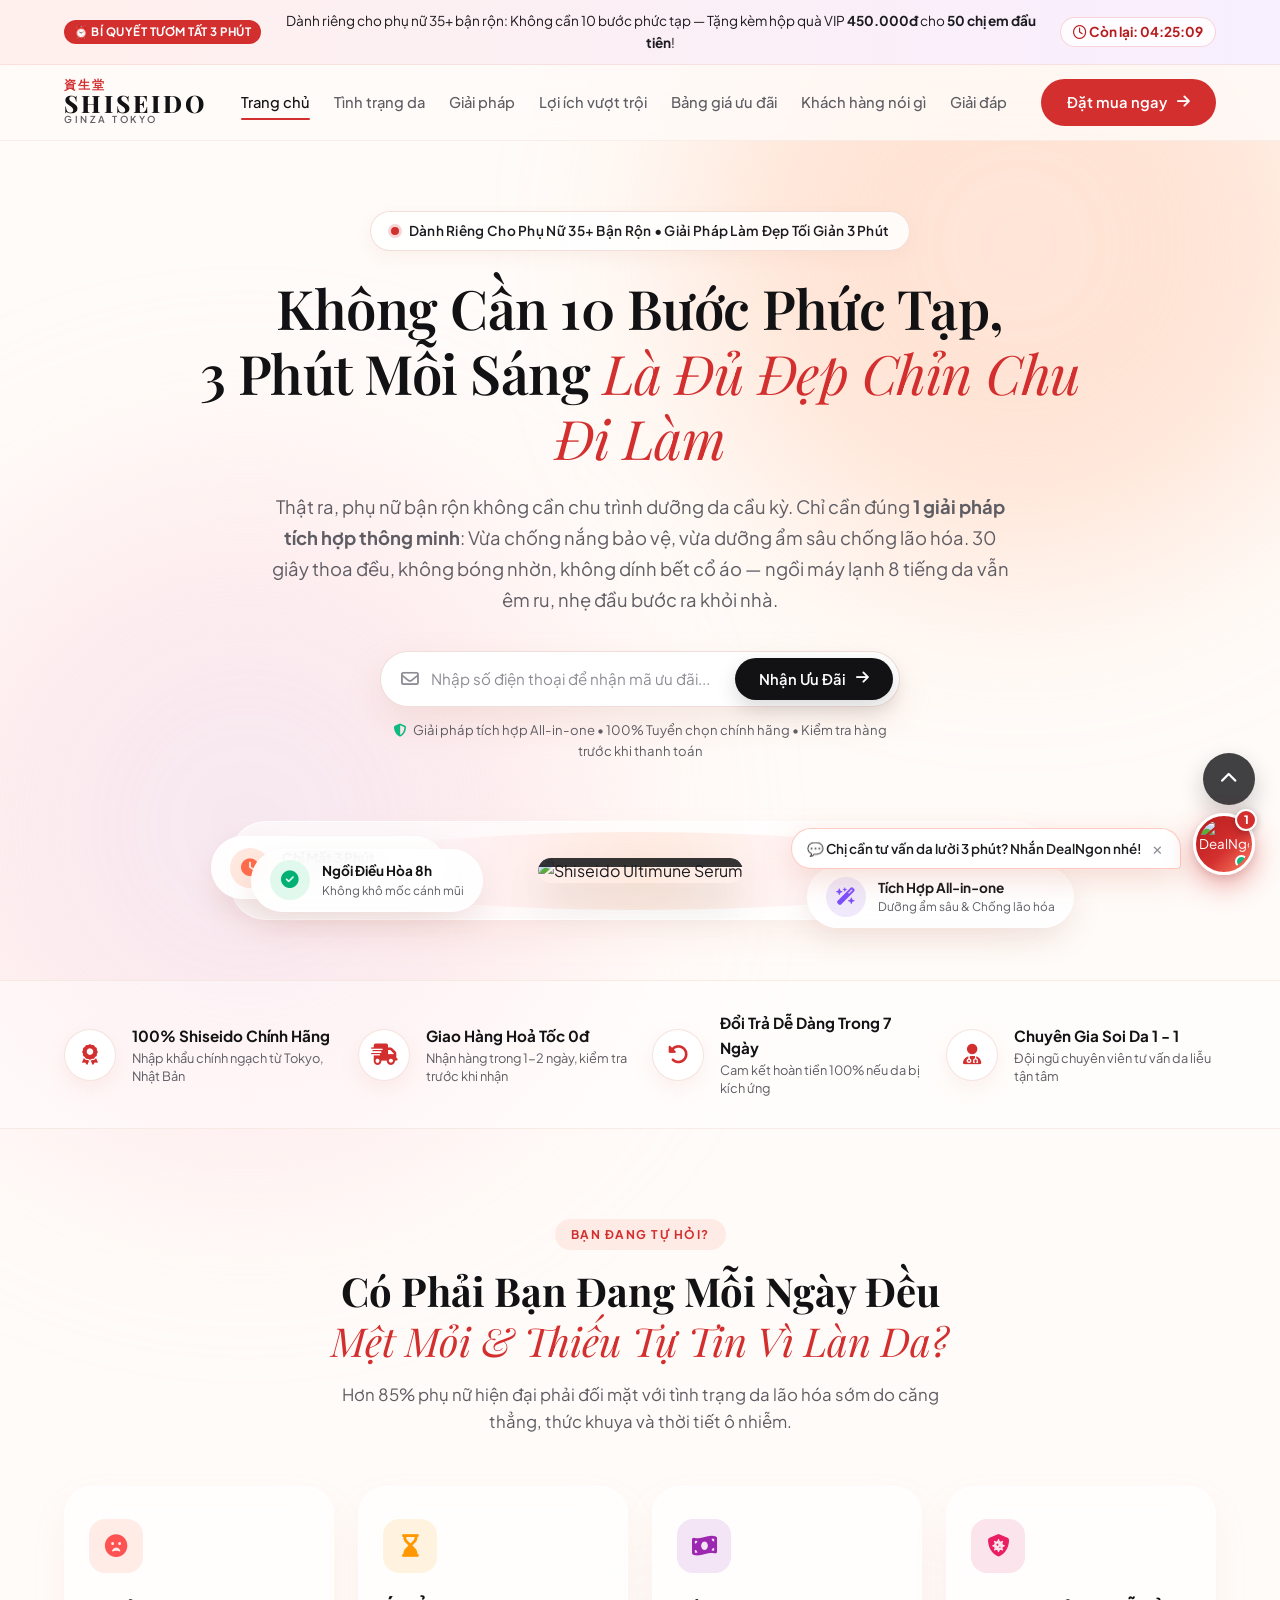
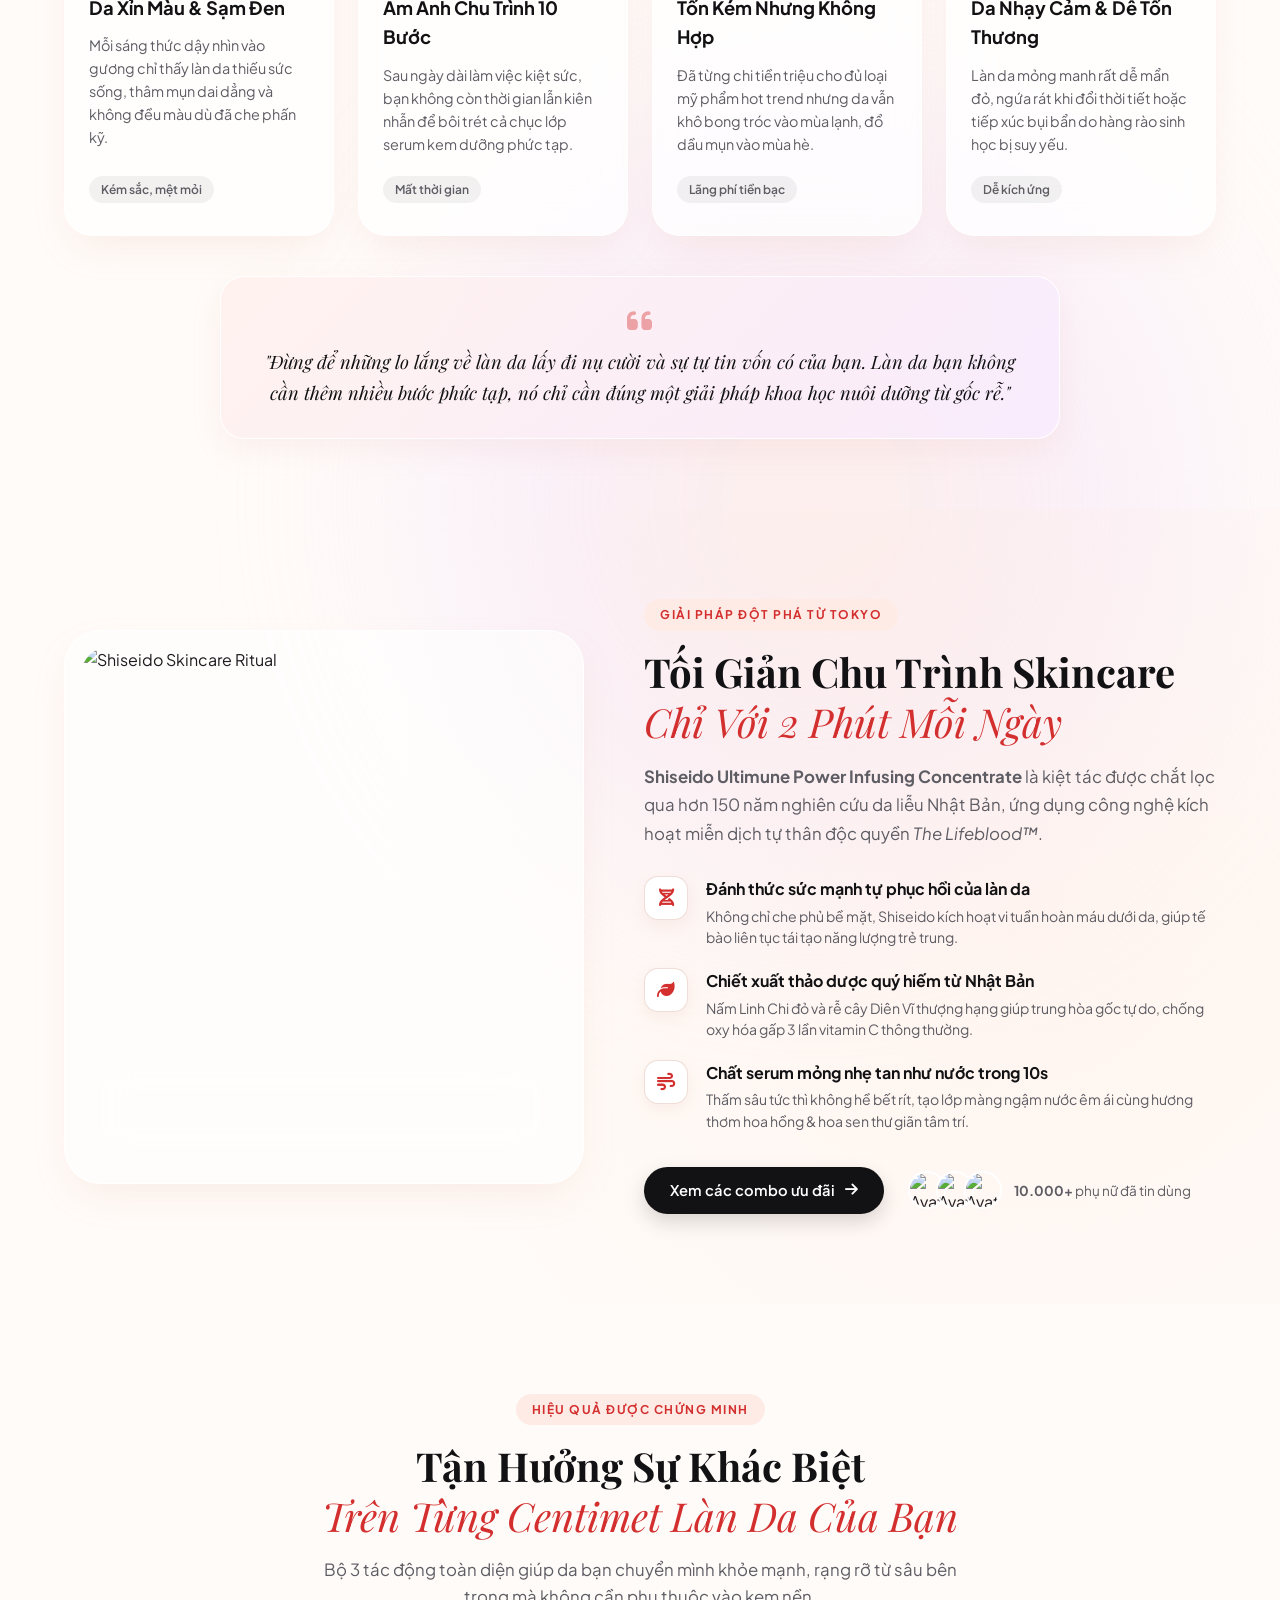
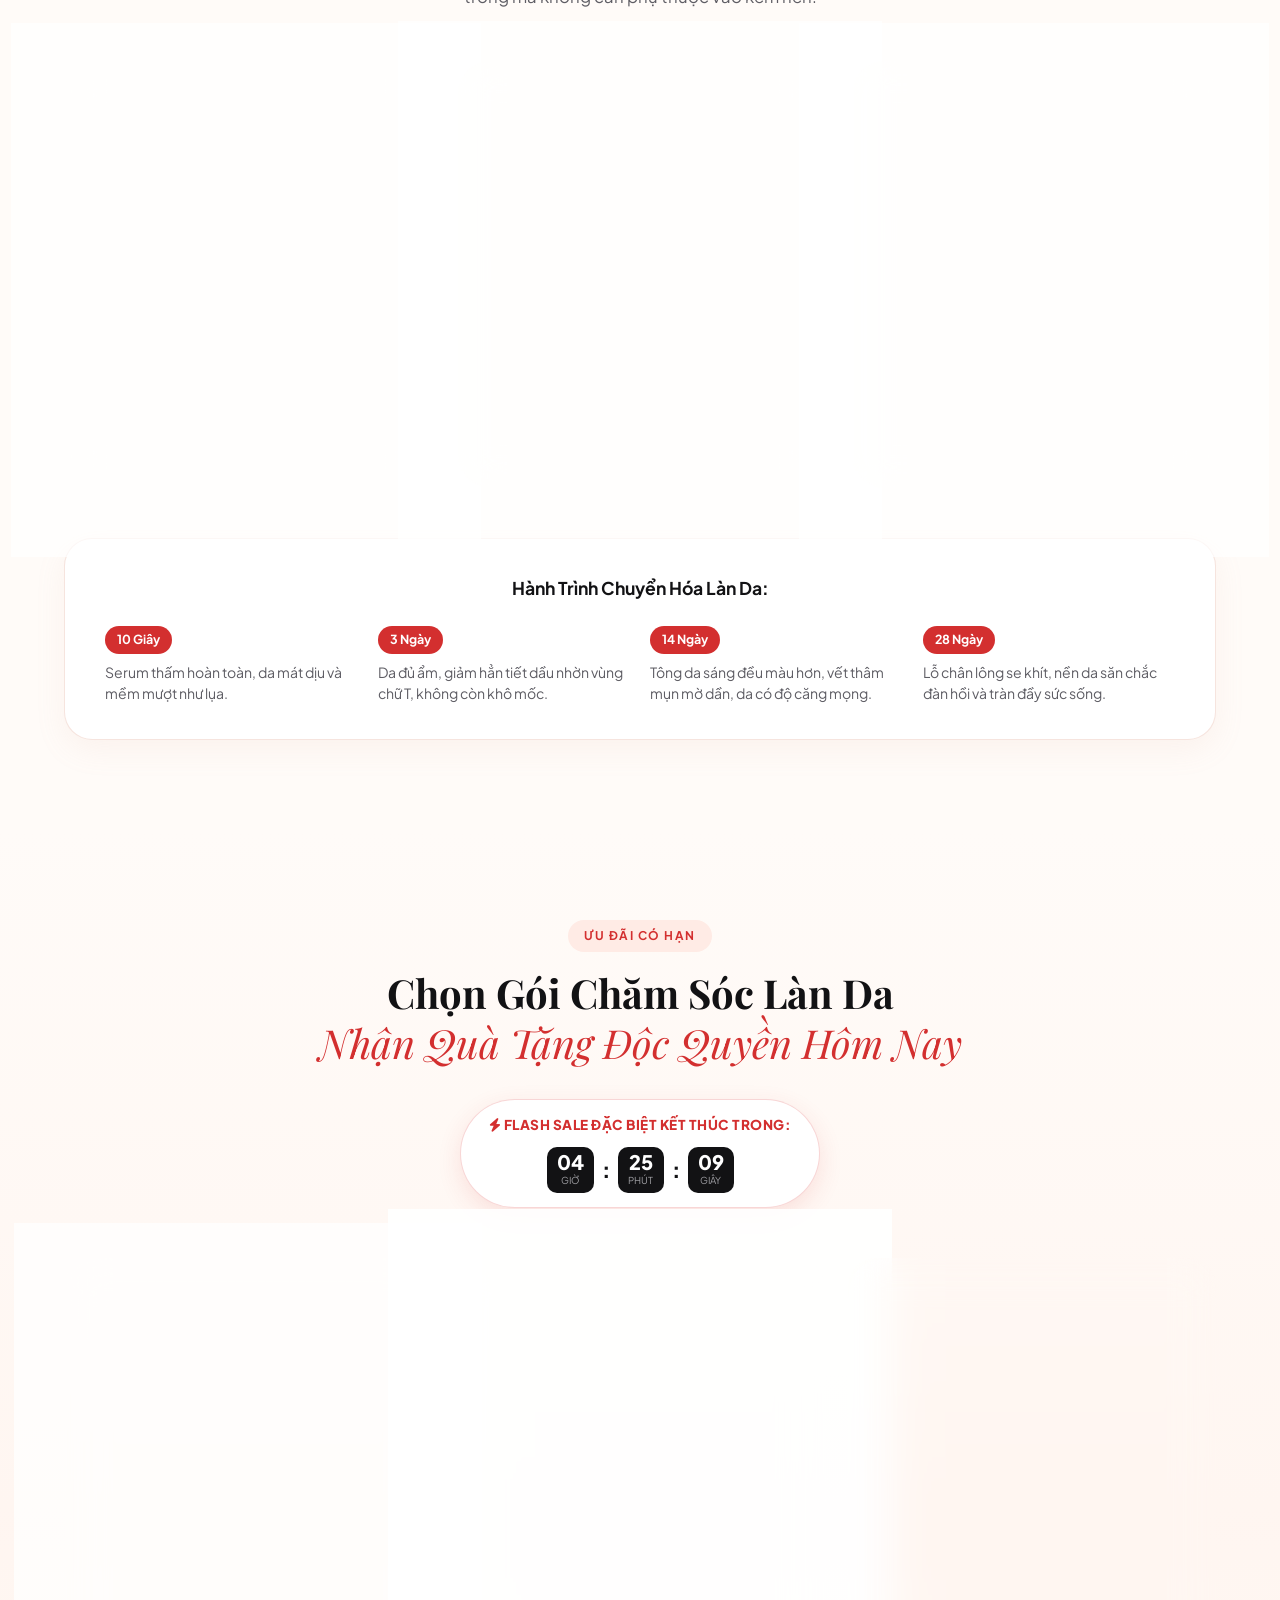
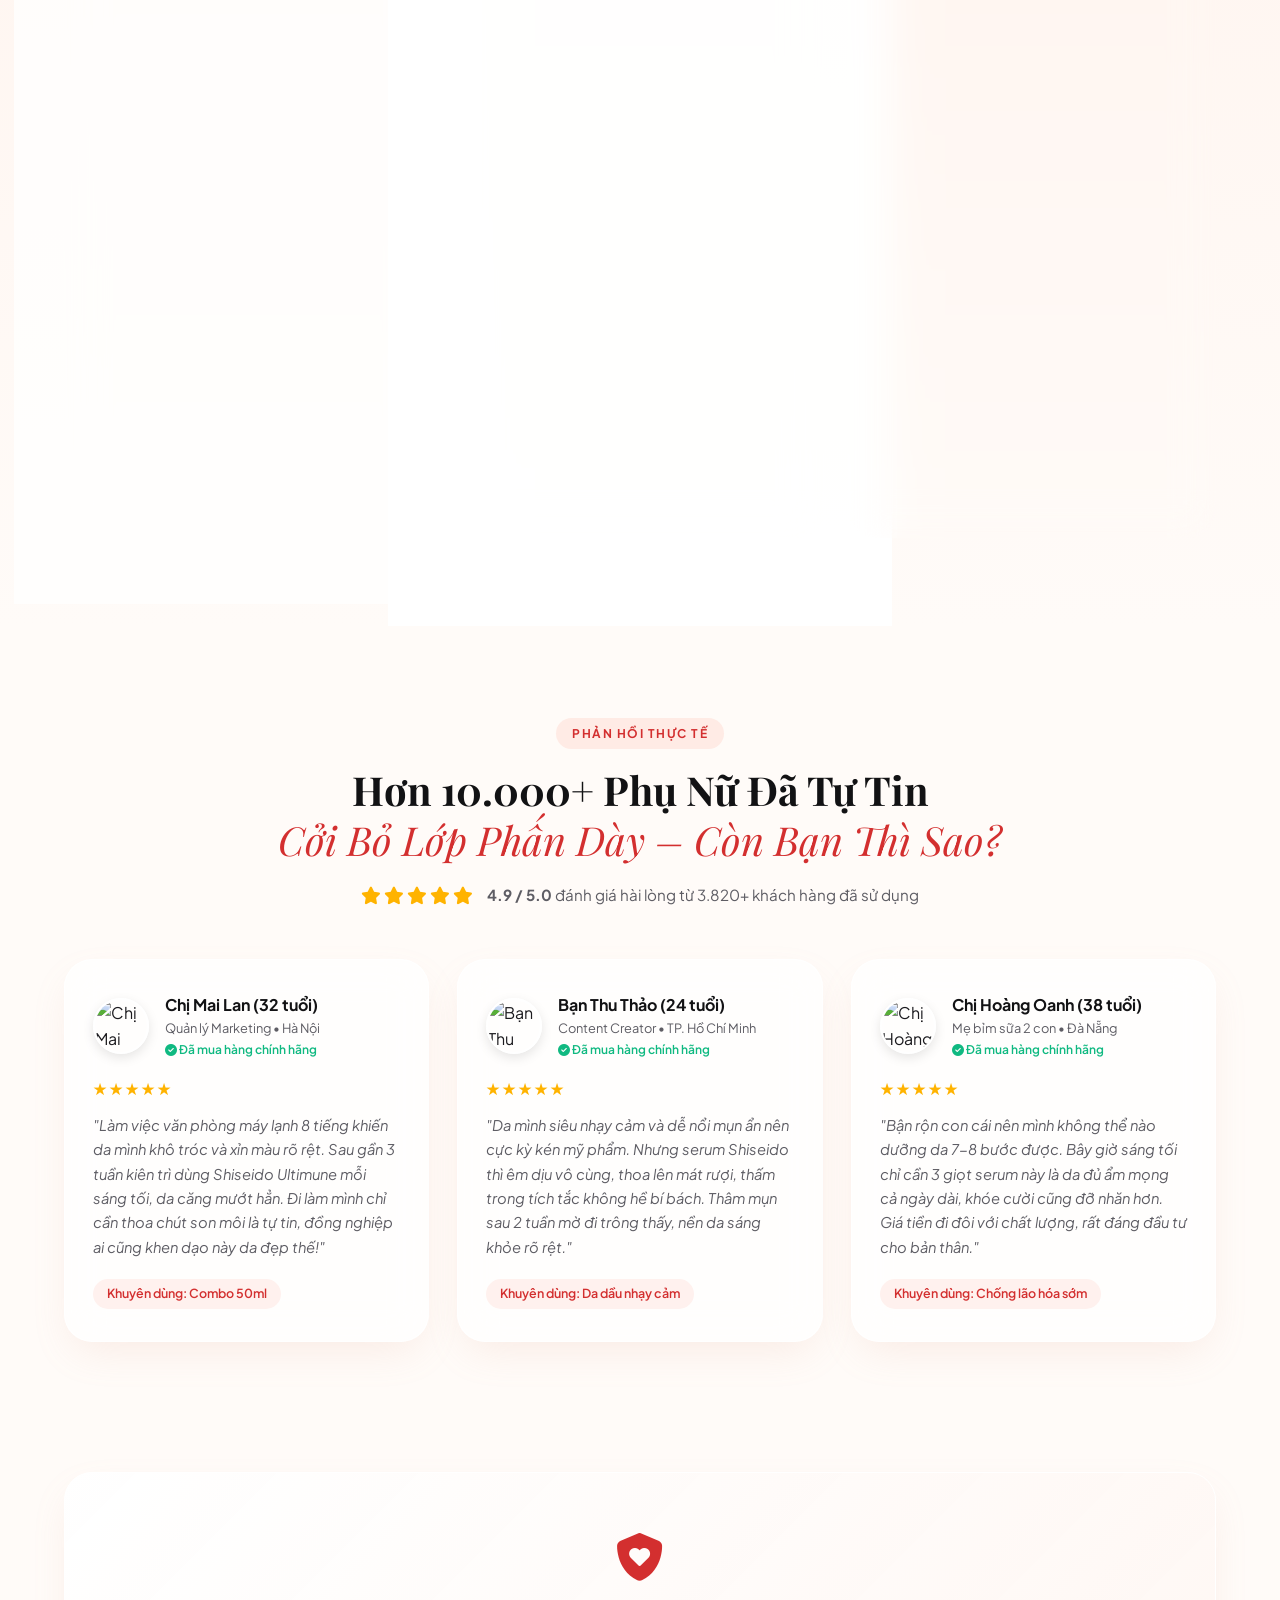
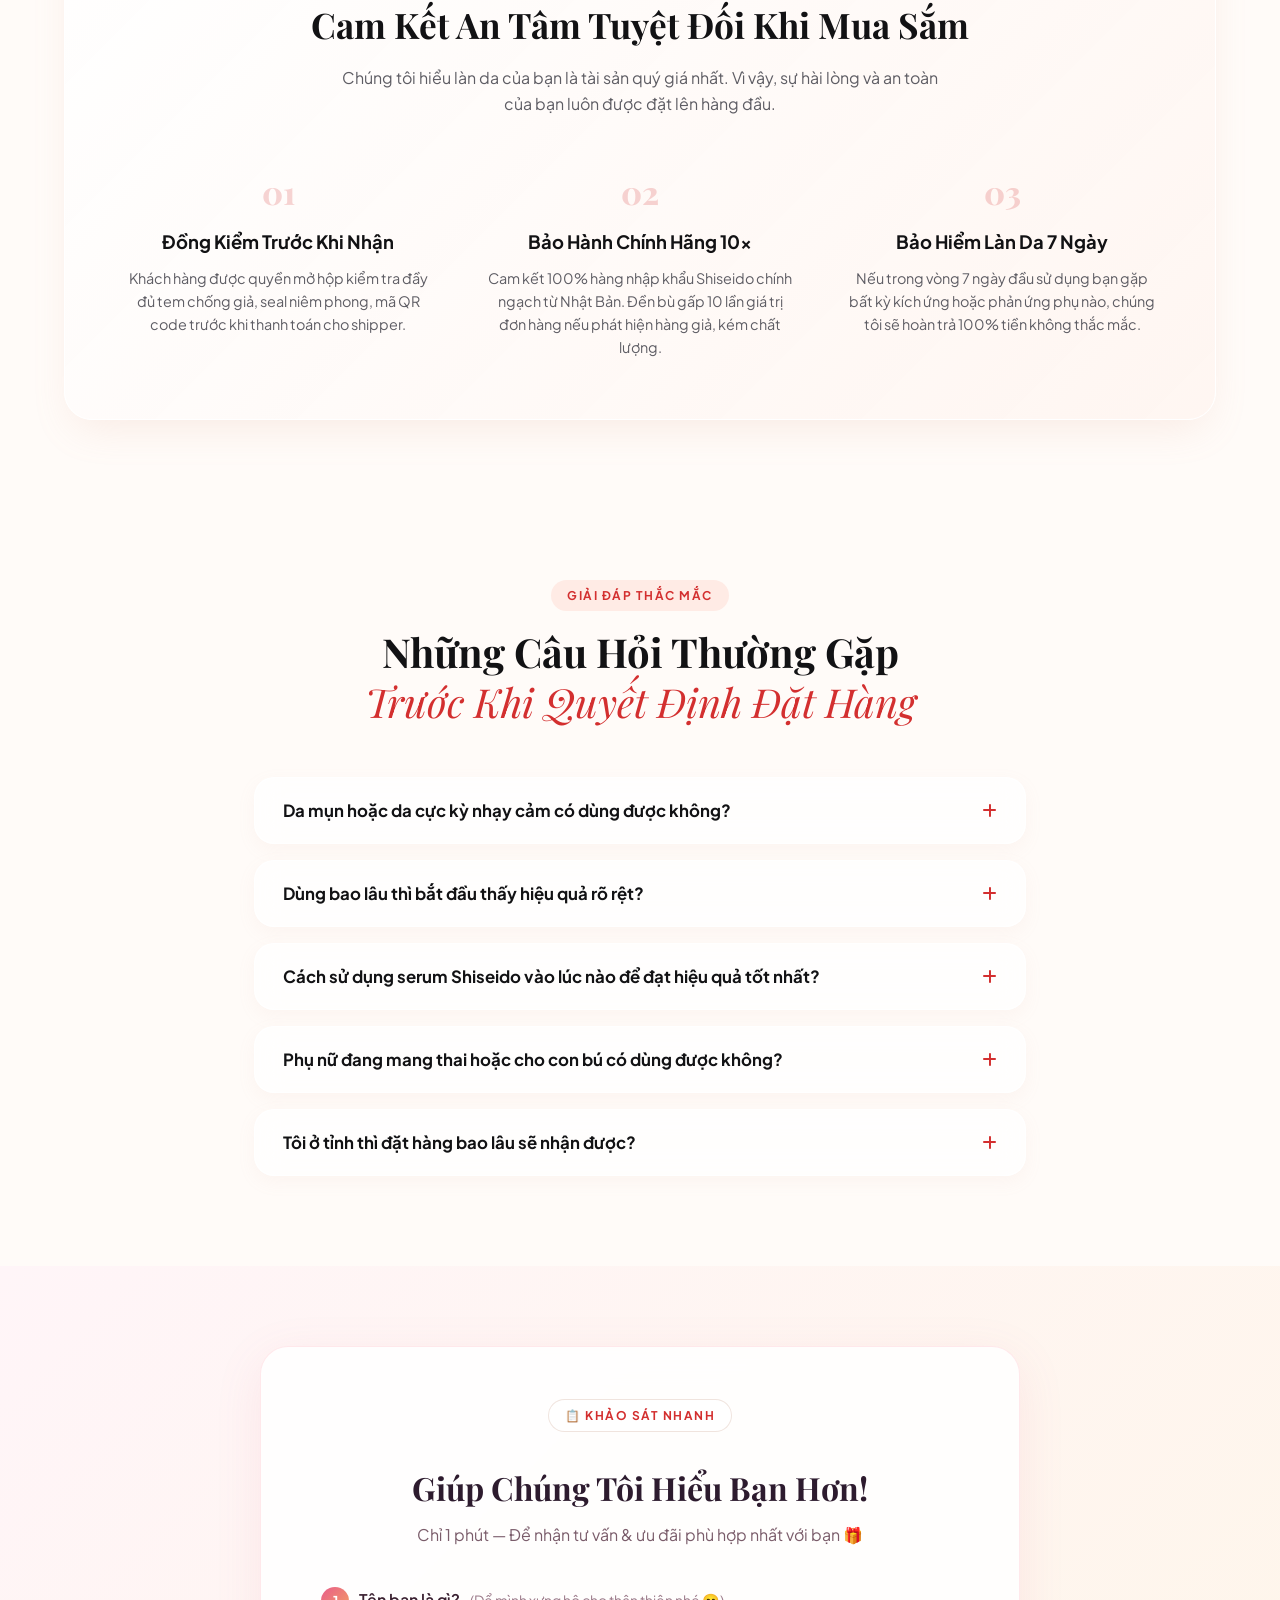
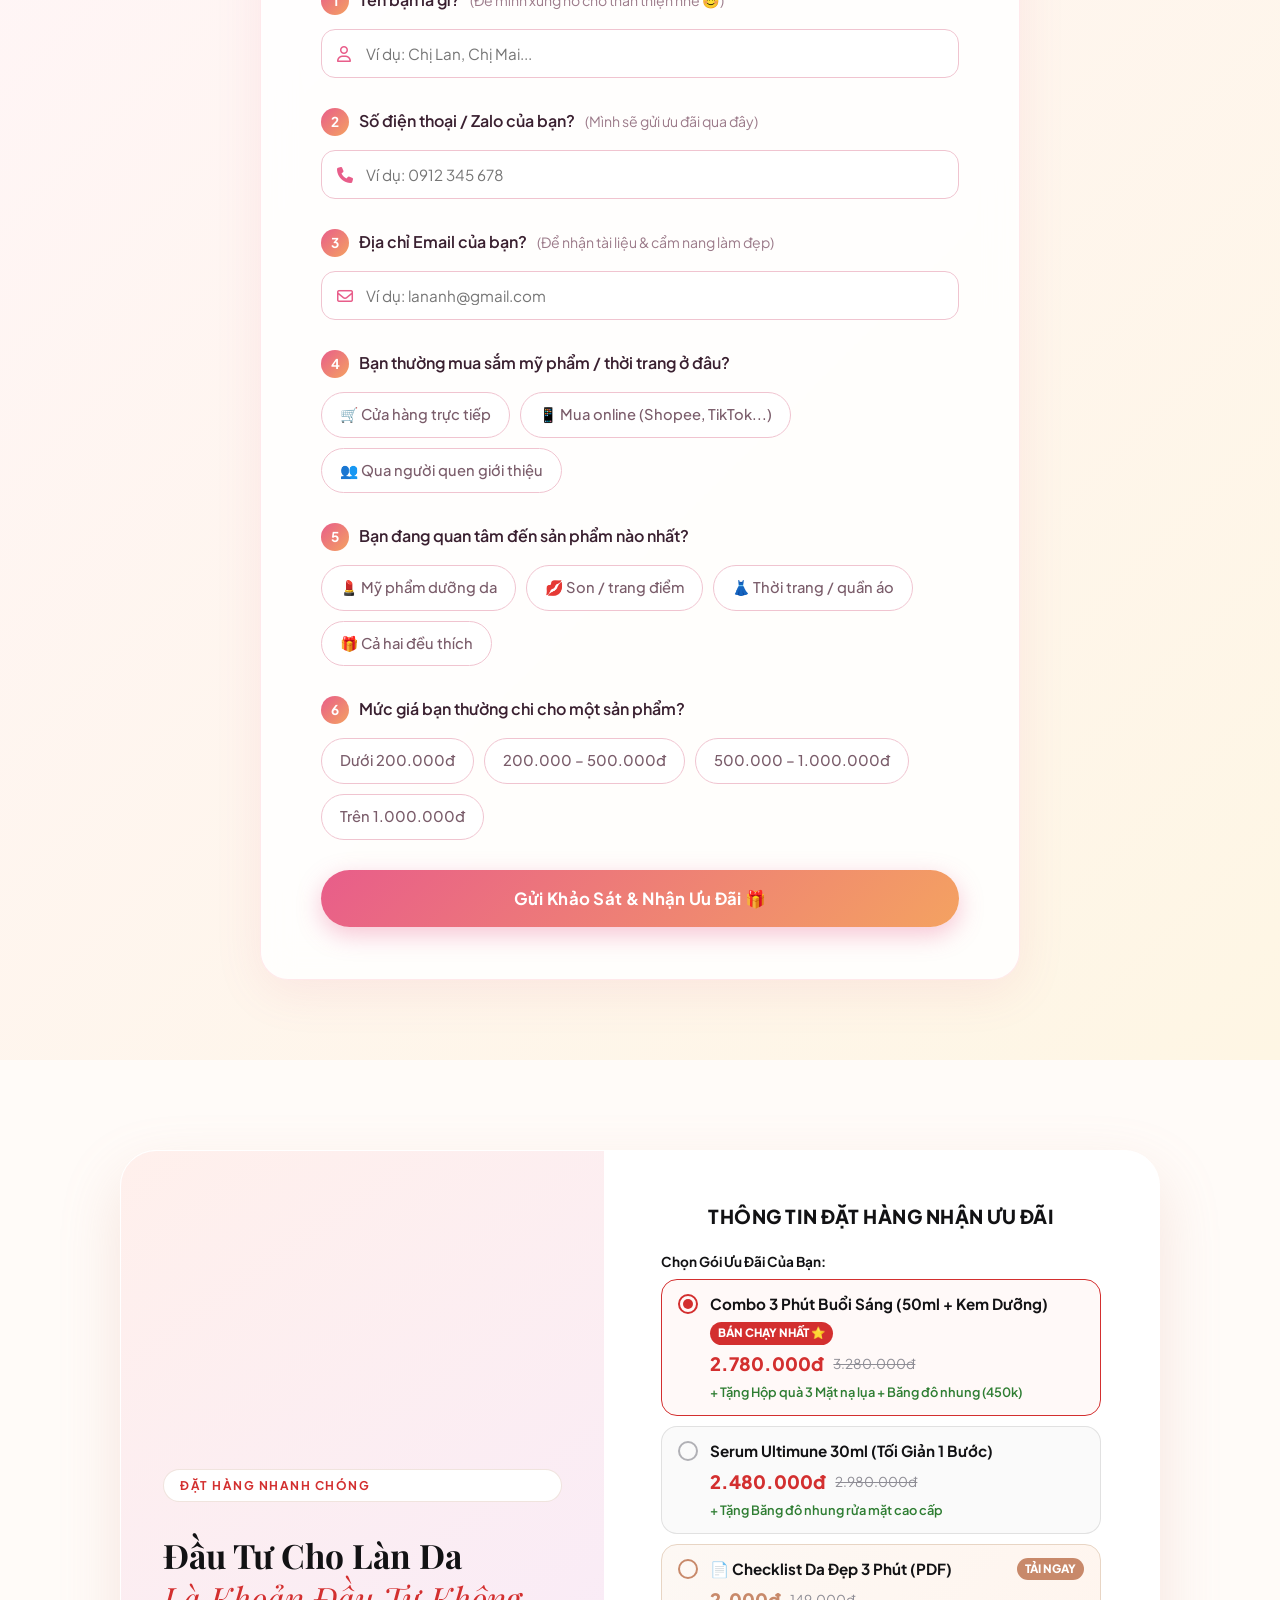
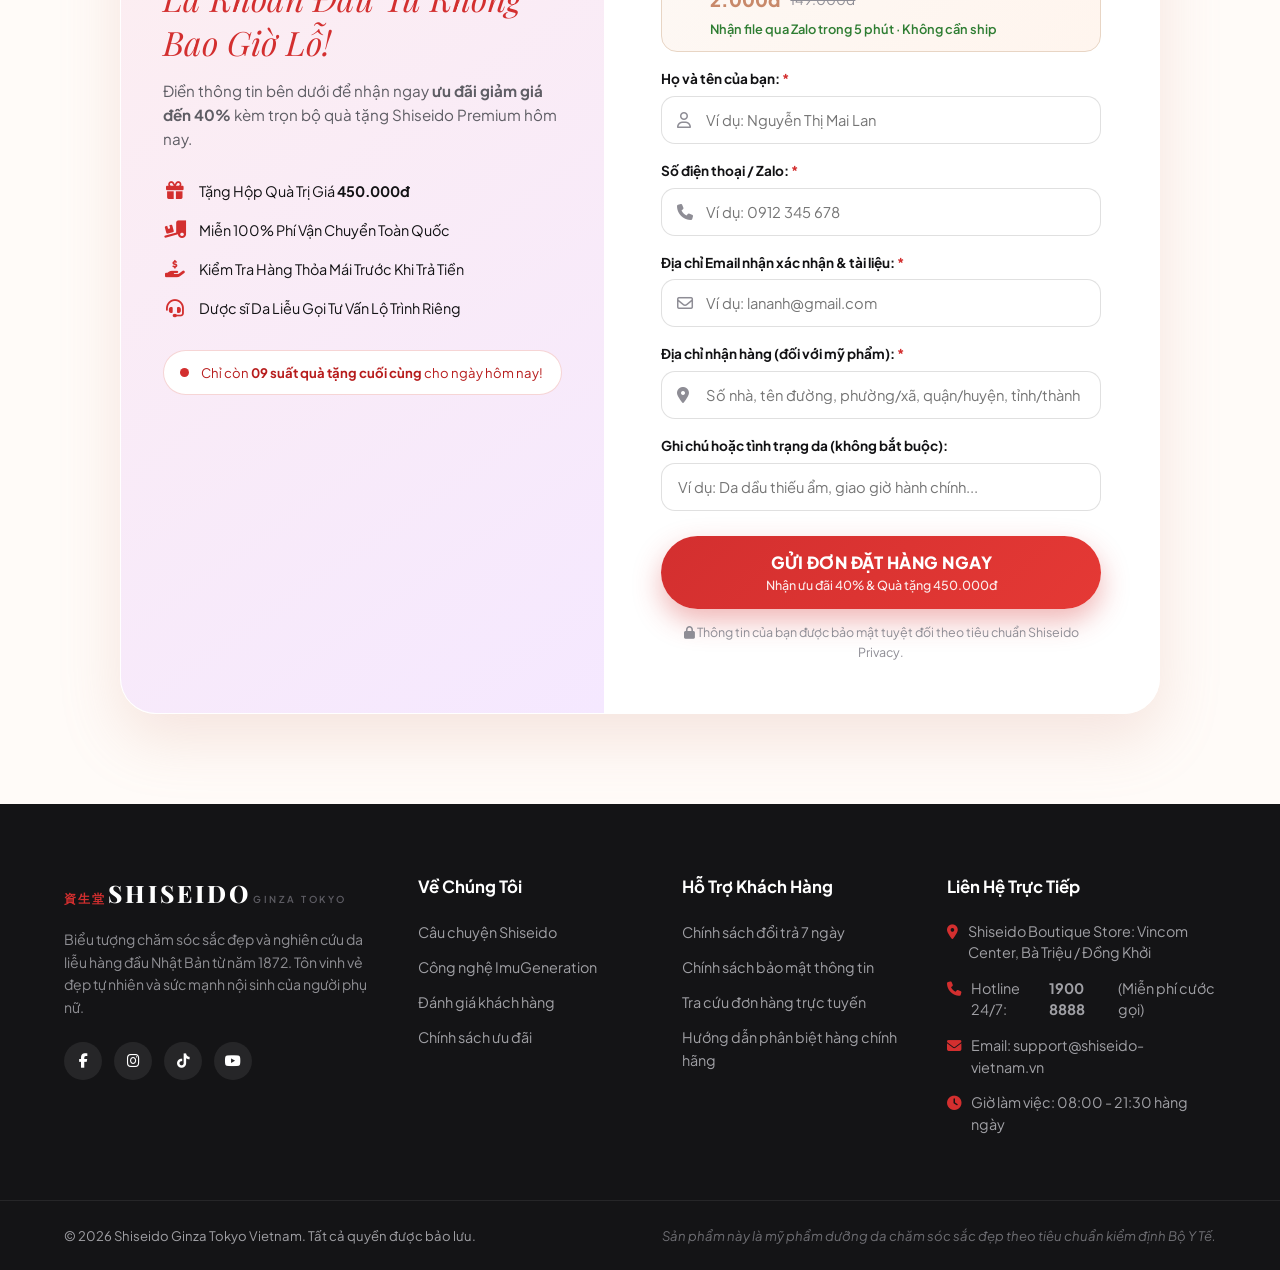
==== commit b4e3e98d: "Add files via upload" ====
--- a/index.html
+++ b/index.html
@@ -3,1044 +3,1315 @@
 <head>
   <meta charset="UTF-8">
   <meta name="viewport" content="width=device-width, initial-scale=1.0">
-  <title>Thanh Toán Đơn Hàng · DealNgon</title>
+  <title>Làm Đẹp Lười 3 Phút Cho Phụ Nữ 35+ | Tối Giản, Không Cần 10 Bước Phức Tạp</title>
+  <meta name="description" content="Dành riêng cho phụ nữ 35+ bận rộn: Không cần 10 bước phức tạp — 3 phút mỗi sáng là đủ đẹp chỉn chu để đi làm. Vừa chống nắng vừa dưỡng ẩm sâu không dính bết.">
+  
+  <!-- Google Fonts: Playfair Display (Serif sang trọng theo phong cách ảnh mẫu) & Plus Jakarta Sans (Hiện đại, dễ đọc) -->
   <link rel="preconnect" href="https://fonts.googleapis.com">
   <link rel="preconnect" href="https://fonts.gstatic.com" crossorigin>
-  <link href="https://fonts.googleapis.com/css2?family=Plus+Jakarta+Sans:wght@400;500;600;700;800&family=Playfair+Display:ital,wght@0,600;0,700;1,600&display=swap" rel="stylesheet">
+  <link href="https://fonts.googleapis.com/css2?family=Playfair+Display:ital,wght@0,400..800;1,400..700&family=Plus+Jakarta+Sans:wght@300;400;500;600;700;800&display=swap" rel="stylesheet">
+  
+  <!-- FontAwesome Icons -->
   <link rel="stylesheet" href="https://cdnjs.cloudflare.com/ajax/libs/font-awesome/6.5.1/css/all.min.css">
-  <style>
-    :root {
-      --primary: #9E5C3A;
-      --primary-light: #C8896A;
-      --primary-dark: #6B3B22;
-      --bg-warm: #FDF9F5;
-      --card-bg: #FFFFFF;
-      --border-color: #EBDCD0;
-      --text-dark: #2C1810;
-      --text-muted: #7A6559;
-      --success: #10B981;
-      --radius: 16px;
-    }
-
-    * { box-sizing: border-box; margin: 0; padding: 0; }
-    body {
-      font-family: 'Plus Jakarta Sans', -apple-system, BlinkMacSystemFont, sans-serif;
-      background-color: var(--bg-warm);
-      color: var(--text-dark);
-      line-height: 1.5;
-      min-height: 100vh;
-      display: flex;
-      flex-direction: column;
-    }
-
-    .top-header {
-      background: #fff;
-      border-bottom: 1px solid var(--border-color);
-      padding: 14px 20px;
-      display: flex;
-      align-items: center;
-      justify-content: space-between;
-    }
-    .brand-logo {
-      display: flex;
-      align-items: center;
-      gap: 8px;
-      text-decoration: none;
-      color: var(--text-dark);
-      font-weight: 700;
-      font-size: 1.05rem;
-    }
-    .brand-logo span { color: var(--primary); }
-    .back-home-link {
-      font-size: 0.85rem;
-      color: var(--text-muted);
-      text-decoration: none;
-      display: flex;
-      align-items: center;
-      gap: 6px;
-    }
-    .back-home-link:hover { color: var(--primary); }
-
-    .checkout-wrapper {
-      max-width: 680px;
-      margin: 24px auto 40px;
-      padding: 0 16px;
-      flex: 1;
-      width: 100%;
-    }
-
-    /* Step Progress Bar */
-    .step-progress {
-      display: flex;
-      align-items: center;
-      justify-content: center;
-      margin-bottom: 24px;
-      gap: 8px;
-    }
-    .step-node {
-      display: flex;
-      align-items: center;
-      gap: 8px;
-      font-size: 0.85rem;
-      font-weight: 600;
-      color: var(--text-muted);
-    }
-    .step-node.active {
-      color: var(--primary-dark);
-    }
-    .step-num {
-      width: 28px;
-      height: 28px;
-      border-radius: 50%;
-      background: #EFE6DF;
-      color: var(--text-muted);
-      display: flex;
-      align-items: center;
-      justify-content: center;
-      font-size: 0.8rem;
-      font-weight: 700;
-    }
-    .step-node.active .step-num {
-      background: var(--primary);
-      color: #fff;
-    }
-    .step-node.completed .step-num {
-      background: var(--success);
-      color: #fff;
-    }
-    .step-divider {
-      width: 36px;
-      height: 2px;
-      background: var(--border-color);
-    }
-
-    .card {
-      background: var(--card-bg);
-      border-radius: var(--radius);
-      border: 1px solid var(--border-color);
-      padding: 24px;
-      box-shadow: 0 4px 20px rgba(158, 92, 58, 0.05);
-    }
-
-    .card-header {
-      margin-bottom: 20px;
-      padding-bottom: 12px;
-      border-bottom: 1px solid #F3EDE7;
-    }
-    .card-header h2 {
-      font-family: 'Playfair Display', serif;
-      font-size: 1.4rem;
-      color: var(--text-dark);
-      margin-bottom: 4px;
-    }
-    .card-header p {
-      color: var(--text-muted);
-      font-size: 0.86rem;
-    }
-
-    /* Packages */
-    .package-options {
-      display: flex;
-      flex-direction: column;
-      gap: 10px;
-      margin-bottom: 20px;
-    }
-    .package-item {
-      display: flex;
-      align-items: center;
-      gap: 12px;
-      padding: 12px 14px;
-      border: 1.5px solid var(--border-color);
-      border-radius: 12px;
-      cursor: pointer;
-      transition: all 0.2s ease;
-      background: #fafafa;
-    }
-    .package-item:hover { border-color: var(--primary-light); background: #fff; }
-    .package-item.active { border-color: var(--primary); background: #FEF7F2; }
-    .package-item input[type="radio"] {
-      accent-color: var(--primary);
-      width: 18px;
-      height: 18px;
-    }
-    .package-info { flex: 1; }
-    .package-name {
-      font-weight: 600;
-      font-size: 0.92rem;
-      display: block;
-      color: var(--text-dark);
-    }
-    .package-badge {
-      font-size: 0.68rem;
-      font-weight: 700;
-      background: #D32F2F;
-      color: #fff;
-      padding: 2px 7px;
-      border-radius: 6px;
-      margin-left: 6px;
-      display: inline-block;
-    }
-    .package-badge-pdf { background: var(--primary); }
-    .package-price {
-      font-weight: 700;
-      color: var(--primary-dark);
-      font-size: 0.95rem;
-    }
-
-    /* Form Fields */
-    .form-group { margin-bottom: 14px; }
-    .form-label {
-      display: block;
-      font-size: 0.83rem;
-      font-weight: 600;
-      color: var(--text-dark);
-      margin-bottom: 6px;
-    }
-    .form-label .req { color: #dc2626; }
-    .form-input {
-      width: 100%;
-      padding: 11px 14px;
-      border: 1.5px solid var(--border-color);
-      border-radius: 10px;
-      font-size: 0.9rem;
-      font-family: inherit;
-      outline: none;
-      transition: border-color 0.2s;
-    }
-    .form-input:focus { border-color: var(--primary); }
-
-    /* Action buttons */
-    .btn-next {
-      width: 100%;
-      background: linear-gradient(135deg, var(--primary), var(--primary-dark));
-      color: #fff;
-      border: none;
-      padding: 14px;
-      border-radius: 12px;
-      font-weight: 700;
-      font-size: 1rem;
-      cursor: pointer;
-      display: flex;
-      align-items: center;
-      justify-content: center;
-      gap: 8px;
-      transition: opacity 0.2s, transform 0.1s;
-      box-shadow: 0 4px 14px rgba(158, 92, 58, 0.25);
-      margin-top: 20px;
-    }
-    .btn-next:hover { opacity: 0.95; }
-    .btn-next:active { transform: scale(0.99); }
-
-    .btn-back {
-      background: transparent;
-      border: 1px solid var(--border-color);
-      color: var(--text-muted);
-      padding: 10px 18px;
-      border-radius: 10px;
-      font-weight: 600;
-      font-size: 0.88rem;
-      cursor: pointer;
-      display: flex;
-      align-items: center;
-      gap: 6px;
-      transition: all 0.2s;
-    }
-    .btn-back:hover { background: #FAF6F2; color: var(--text-dark); }
-
-    .btn-paid {
-      width: 100%;
-      background: linear-gradient(135deg, #10B981, #059669);
-      color: #fff;
-      border: none;
-      padding: 15px;
-      border-radius: 12px;
-      font-weight: 700;
-      font-size: 1.05rem;
-      cursor: pointer;
-      display: flex;
-      align-items: center;
-      justify-content: center;
-      gap: 8px;
-      box-shadow: 0 4px 16px rgba(16, 185, 129, 0.3);
-      transition: opacity 0.2s;
-      margin-top: 16px;
-    }
-    .btn-paid:hover { opacity: 0.95; }
-
-    /* Summary Box in Step 2 */
-    .order-summary-box {
-      background: #FAF6F2;
-      border: 1px solid #EADAD0;
-      border-radius: 12px;
-      padding: 14px 16px;
-      margin-bottom: 20px;
-      font-size: 0.88rem;
-    }
-    .order-summary-row {
-      display: flex;
-      justify-content: space-between;
-      margin-bottom: 6px;
-    }
-    .order-summary-row:last-child {
-      margin-bottom: 0;
-      padding-top: 6px;
-      border-top: 1px dashed #E2D3C7;
-      font-weight: 700;
-      color: var(--primary-dark);
-      font-size: 1rem;
-    }
-
-    /* QR Container */
-    .qr-container {
-      text-align: center;
-      background: #fff;
-      border-radius: 14px;
-      padding: 18px;
-      border: 1px solid var(--border-color);
-      margin-bottom: 18px;
-    }
-    .qr-img {
-      width: 200px;
-      height: 200px;
-      border-radius: 12px;
-      margin: 0 auto 10px;
-      display: block;
-      box-shadow: 0 4px 16px rgba(0,0,0,0.08);
-    }
-    .qr-loading {
-      height: 200px;
-      display: flex;
-      align-items: center;
-      justify-content: center;
-      color: var(--text-muted);
-      font-size: 0.9rem;
-    }
-
-    /* Bank info */
-    .bank-info-box {
-      background: #F8F9FA;
-      border-radius: 12px;
-      padding: 12px 16px;
-      margin-bottom: 18px;
-      font-size: 0.86rem;
-    }
-    .bank-row {
-      display: flex;
-      justify-content: space-between;
-      align-items: center;
-      padding: 7px 0;
-      border-bottom: 1px dashed #E2E8F0;
-    }
-    .bank-row:last-child { border-bottom: none; }
-    .bank-label { color: var(--text-muted); }
-    .bank-val {
-      font-weight: 700;
-      color: var(--text-dark);
-      display: flex;
-      align-items: center;
-      gap: 6px;
-    }
-    .btn-copy {
-      background: #EFE6DF;
-      border: none;
-      padding: 3px 8px;
-      border-radius: 6px;
-      font-size: 0.72rem;
-      cursor: pointer;
-      color: var(--primary-dark);
-      font-weight: 600;
-      transition: all 0.2s;
-    }
-    .btn-copy:hover { background: var(--primary-light); color: #fff; }
-
-    /* Success Panel */
-    .success-panel {
-      display: none;
-      text-align: center;
-      padding: 32px 20px;
-    }
-    .success-icon {
-      font-size: 3.8rem;
-      color: var(--success);
-      margin-bottom: 14px;
-    }
-    .success-panel h2 {
-      font-family: 'Playfair Display', serif;
-      font-size: 1.65rem;
-      color: var(--text-dark);
-      margin-bottom: 8px;
-    }
-    .success-desc {
-      color: var(--text-muted);
-      font-size: 0.92rem;
-      margin-bottom: 22px;
-      line-height: 1.6;
-    }
-    .detail-card {
-      background: #FAF6F2;
-      border-radius: 14px;
-      border: 1px solid #EBDCD0;
-      padding: 18px;
-      max-width: 460px;
-      margin: 0 auto 24px;
-      font-size: 0.88rem;
-      text-align: left;
-    }
-    .detail-row {
-      display: flex;
-      justify-content: space-between;
-      margin-bottom: 8px;
-    }
-    .detail-row:last-child { margin-bottom: 0; }
-    .detail-row span:first-child { color: var(--text-muted); }
-    .detail-row span:last-child { font-weight: 600; color: var(--text-dark); text-align: right; }
-
-    .footer {
-      text-align: center;
-      padding: 20px;
-      font-size: 0.78rem;
-      color: var(--text-muted);
-      border-top: 1px solid var(--border-color);
-      background: #fff;
-    }
-  </style>
+  
+  <link rel="stylesheet" href="style.css?v=3.2">
 </head>
 <body>
 
-  <!-- Top bar -->
-  <header class="top-header">
-    <a href="/" class="brand-logo">
-      🌸 <span>DealNgon</span>
-    </a>
-    <a href="/" class="back-home-link">
-      <i class="fa-solid fa-arrow-left"></i> Về trang chủ
-    </a>
+  <!-- Top Announcement Bar (Phong cách Unimart) -->
+  <div class="top-announcement-bar">
+    <div class="container announcement-inner">
+      <span class="announcement-tag">⏰ BÍ QUYẾT TƯƠM TẤT 3 PHÚT</span>
+      <p class="announcement-text">
+        Dành riêng cho phụ nữ 35+ bận rộn: Không cần 10 bước phức tạp — Tặng kèm hộp quà VIP <strong>450.000đ</strong> cho <strong>50 chị em đầu tiên</strong>!
+      </p>
+      <div class="top-timer" id="topTimer">
+        <i class="fa-regular fa-clock"></i> Còn lại: <span class="timer-digits">04:25:12</span>
+      </div>
+    </div>
+  </div>
+
+  <!-- Header Navigation (Thanh Menu Hiện Đại & Tinh Tế) -->
+  <header class="site-header" id="siteHeader">
+    <div class="container header-container">
+      <a href="#" class="brand-logo">
+        <span class="logo-kanji">資生堂</span>
+        <span class="logo-text">SHISEIDO</span>
+        <span class="logo-sub">GINZA TOKYO</span>
+      </a>
+
+      <nav class="nav-menu" id="navMenu">
+        <a href="#hero" class="nav-link active">Trang chủ</a>
+        <a href="#problem" class="nav-link">Tình trạng da</a>
+        <a href="#solution" class="nav-link">Giải pháp</a>
+        <a href="#benefits" class="nav-link">Lợi ích vượt trội</a>
+        <a href="#pricing" class="nav-link">Bảng giá ưu đãi</a>
+        <a href="#reviews" class="nav-link">Khách hàng nói gì</a>
+        <a href="#faq" class="nav-link">Giải đáp</a>
+      </nav>
+
+      <div class="header-actions">
+        <a href="#order-form" class="btn-primary-pill header-cta-btn">
+          <span>Đặt mua ngay</span>
+          <i class="fa-solid fa-arrow-right"></i>
+        </a>
+      </div>
+
+      <!-- Mobile Menu Toggle -->
+      <button class="mobile-toggle" id="mobileToggle" aria-label="Toggle Menu">
+        <i class="fa-solid fa-bars"></i>
+      </button>
+    </div>
   </header>
 
-  <main class="checkout-wrapper">
-
-    <!-- Progress Indicator -->
-    <div class="step-progress" id="stepIndicator">
-      <div class="step-node active" id="stepNode1">
-        <div class="step-num">1</div>
-        <span>Chọn sản phẩm & Thông tin</span>
-      </div>
-      <div class="step-divider"></div>
-      <div class="step-node" id="stepNode2">
-        <div class="step-num">2</div>
-        <span>Quét mã QR thanh toán</span>
-      </div>
-    </div>
-
-    <!-- ============================================================
-         BƯỚC 1: CHỌN SẢN PHẨM & THÔNG TIN NHẬN HÀNG
-         ============================================================ -->
-    <div class="card" id="step1Card">
-      <div class="card-header">
-        <h2>Bước 1: Chọn sản phẩm & Thông tin nhận hàng</h2>
-        <p>Vui lòng chọn gói ưu đãi và điền thông tin để chuyển đến bước thanh toán</p>
-      </div>
-
-      <!-- Package Selection -->
-      <div class="package-options" id="packageOptions">
-        <!-- Combo 2 -->
-        <label class="package-item active" onclick="selectPackageItem('combo2', 2780000, 'Combo 3 Phút Buổi Sáng (50ml + Kem dưỡng)')">
-          <input type="radio" name="pkg" value="combo2" checked>
-          <div class="package-info">
-            <span class="package-name">
-              Combo 3 Phút Buổi Sáng (Ultimune 50ml + Kem)
-              <span class="package-badge">BÁN CHẠY ⭐</span>
-            </span>
-          </div>
-          <span class="package-price">2.780.000đ</span>
-        </label>
-
-        <!-- Gói 1 -->
-        <label class="package-item" onclick="selectPackageItem('serum30', 2480000, 'Serum Shiseido Ultimune 30ml')">
-          <input type="radio" name="pkg" value="serum30">
-          <div class="package-info">
-            <span class="package-name">Serum Shiseido Ultimune 30ml</span>
-          </div>
-          <span class="package-price">2.480.000đ</span>
-        </label>
-
-        <!-- Sản phẩm số -->
-        <label class="package-item" onclick="selectPackageItem('pdf', 2000, 'Checklist Da Đẹp 3 Phút (File PDF)')">
-          <input type="radio" name="pkg" value="pdf">
-          <div class="package-info">
-            <span class="package-name">
-              Checklist Da Đẹp 3 Phút (File PDF)
-              <span class="package-badge package-badge-pdf">TẢI NGAY</span>
-            </span>
-          </div>
-          <span class="package-price">2.000đ</span>
-        </label>
-      </div>
-
-      <!-- Customer info form -->
-      <form id="step1Form" onsubmit="goToStep2(event)">
-        <div class="form-group">
-          <label class="form-label" for="custName">Họ và tên của bạn: <span class="req">*</span></label>
-          <input type="text" id="custName" class="form-input" required placeholder="Ví dụ: Nguyễn Thị Mai Lan">
-        </div>
-
-        <div class="form-group">
-          <label class="form-label" for="custPhone">Số điện thoại / Zalo: <span class="req">*</span></label>
-          <input type="tel" id="custPhone" class="form-input" required placeholder="Ví dụ: 0912 345 678" pattern="[0-9]{10,11}">
-        </div>
-
-        <div class="form-group">
-          <label class="form-label" for="custEmail">Địa chỉ Email nhận xác nhận &amp; tài liệu: <span class="req">*</span></label>
-          <input type="email" id="custEmail" class="form-input" required placeholder="Ví dụ: lananh@gmail.com">
-        </div>
-
-        <div class="form-group" id="addressGroup">
-          <label class="form-label" for="custAddress">Địa chỉ nhận hàng (đối với mỹ phẩm): <span class="req">*</span></label>
-          <input type="text" id="custAddress" class="form-input" placeholder="Số nhà, tên đường, phường/xã, quận/huyện, tỉnh/thành">
-        </div>
-
-        <div class="form-group">
-          <label class="form-label" for="custNotes">Ghi chú hoặc tình trạng da (không bắt buộc):</label>
-          <input type="text" id="custNotes" class="form-input" placeholder="Ví dụ: Da dầu thiếu ẩm, giao giờ hành chính...">
-        </div>
-
-        <!-- Nút Tiếp theo -->
-        <button type="submit" class="btn-next" id="btnNext">
-          <span>Tiếp theo</span>
-          <i class="fa-solid fa-arrow-right"></i>
+  <!-- Background Decorative Mesh Gradients (Phong cách Kenko / Pastel Glow) -->
+  <div class="ambient-glow glow-1"></div>
+  <div class="ambient-glow glow-2"></div>
+  <div class="ambient-glow glow-3"></div>
+
+  <!-- SECTION 1: HERO SECTION -->
+  <section class="hero-section" id="hero">
+    <div class="container hero-container">
+      
+      <!-- Pill Badge -->
+      <div class="hero-pill-badge">
+        <span class="badge-dot"></span>
+        <span class="badge-text">Dành Riêng Cho Phụ Nữ 35+ Bận Rộn • Giải Pháp Làm Đẹp Tối Giản 3 Phút</span>
+      </div>
+
+      <!-- Main Headline (Serif thanh lịch theo ảnh mẫu) -->
+      <h1 class="hero-title">
+        Không Cần 10 Bước Phức Tạp, <br class="desktop-only">
+        3 Phút Mỗi Sáng <span class="highlight-serif">Là Đủ Đẹp Chỉn Chu Đi Làm</span>
+      </h1>
+
+      <!-- Subheadline -->
+      <p class="hero-subtitle">
+        Thật ra, phụ nữ bận rộn không cần chu trình dưỡng da cầu kỳ. Chỉ cần đúng <strong>1 giải pháp tích hợp thông minh</strong>: Vừa chống nắng bảo vệ, vừa dưỡng ẩm sâu chống lão hóa. 30 giây thoa đều, không bóng nhờn, không dính bết cổ áo — ngồi máy lạnh 8 tiếng da vẫn êm ru, nhẹ đầu bước ra khỏi nhà.
+      </p>
+
+      <!-- Pill Quick Action Bar (Input & Button liền khối như thiết kế tham khảo) -->
+      <div class="hero-quick-action">
+        <form class="quick-optin-form" onsubmit="event.preventDefault(); scrollToOrder();">
+          <i class="fa-regular fa-envelope input-icon"></i>
+          <input type="tel" id="quickPhoneInput" placeholder="Nhập số điện thoại để nhận mã ưu đãi..." required>
+          <button type="submit" class="btn-dark-pill">
+            <span>Nhận Ưu Đãi</span>
+            <i class="fa-solid fa-arrow-right"></i>
+          </button>
+        </form>
+        <p class="micro-guarantee">
+          <i class="fa-solid fa-shield-halved"></i> Giải pháp tích hợp All-in-one • 100% Tuyển chọn chính hãng • Kiểm tra hàng trước khi thanh toán
+        </p>
+      </div>
+
+      <!-- Hero Visual Card Showcase với các Thẻ Trôi Nổi (Floating Chips) -->
+      <div class="hero-showcase-wrapper">
+        <div class="hero-product-glass-card">
+          <div class="card-inner-glow"></div>
+          
+          <!-- Image Container -->
+          <div class="product-hero-image-wrap">
+            <img src="https://images.unsplash.com/photo-1620916566398-39f1143ab7be?auto=format&fit=crop&w=900&q=85" 
+                 alt="Shiseido Ultimune Serum" 
+                 class="main-hero-img">
+            <div class="bottle-badge-floating">
+              <span class="ribbon-red">TOP 1</span>
+              <span>Giải Pháp Tối Giản Cho Nàng Bận Rộn</span>
+            </div>
+          </div>
+
+          <!-- Floating Pill Badges xung quanh sản phẩm (Giống phong cách thiết kế Kenko) -->
+          <div class="floating-chip chip-1">
+            <div class="chip-icon bg-peach">
+              <i class="fa-solid fa-clock"></i>
+            </div>
+            <div class="chip-info">
+              <span class="chip-title">Chỉ Mất 3 Phút</span>
+              <span class="chip-desc">Tươm tất bước ra khỏi nhà</span>
+            </div>
+          </div>
+
+          <div class="floating-chip chip-2">
+            <div class="chip-icon bg-lavender">
+              <i class="fa-solid fa-wand-magic-sparkles"></i>
+            </div>
+            <div class="chip-info">
+              <span class="chip-title">Tích Hợp All-in-one</span>
+              <span class="chip-desc">Dưỡng ẩm sâu & Chống lão hóa</span>
+            </div>
+          </div>
+
+          <div class="floating-chip chip-3">
+            <div class="chip-icon bg-mint">
+              <i class="fa-solid fa-circle-check"></i>
+            </div>
+            <div class="chip-info">
+              <span class="chip-title">Ngồi Điều Hòa 8h</span>
+              <span class="chip-desc">Không khô mốc cánh mũi</span>
+            </div>
+          </div>
+
+        </div>
+      </div>
+
+    </div>
+  </section>
+
+  <!-- TRUST STRIP (Thanh cam kết chuẩn Unimart E-commerce) -->
+  <section class="trust-bar-section">
+    <div class="container trust-grid">
+      <div class="trust-item">
+        <div class="trust-icon-box">
+          <i class="fa-solid fa-award"></i>
+        </div>
+        <div class="trust-content">
+          <h4>100% Shiseido Chính Hãng</h4>
+          <p>Nhập khẩu chính ngạch từ Tokyo, Nhật Bản</p>
+        </div>
+      </div>
+
+      <div class="trust-item">
+        <div class="trust-icon-box">
+          <i class="fa-solid fa-truck-fast"></i>
+        </div>
+        <div class="trust-content">
+          <h4>Giao Hàng Hoả Tốc 0đ</h4>
+          <p>Nhận hàng trong 1-2 ngày, kiểm tra trước khi nhận</p>
+        </div>
+      </div>
+
+      <div class="trust-item">
+        <div class="trust-icon-box">
+          <i class="fa-solid fa-rotate-left"></i>
+        </div>
+        <div class="trust-content">
+          <h4>Đổi Trả Dễ Dàng Trong 7 Ngày</h4>
+          <p>Cam kết hoàn tiền 100% nếu da bị kích ứng</p>
+        </div>
+      </div>
+
+      <div class="trust-item">
+        <div class="trust-icon-box">
+          <i class="fa-solid fa-user-doctor"></i>
+        </div>
+        <div class="trust-content">
+          <h4>Chuyên Gia Soi Da 1 - 1</h4>
+          <p>Đội ngũ chuyên viên tư vấn da liễu tận tâm</p>
+        </div>
+      </div>
+    </div>
+  </section>
+
+  <!-- SECTION 2: VẤN ĐỀ KHÁCH HÀNG (PAIN POINTS) -->
+  <section class="problem-section" id="problem">
+    <div class="container">
+      
+      <div class="section-header text-center">
+        <span class="section-pill-tag">BẠN ĐANG TỰ HỎI?</span>
+        <h2 class="section-title">
+          Có Phải Bạn Đang Mỗi Ngày Đều <br class="desktop-only">
+          <span class="highlight-serif">Mệt Mỏi & Thiếu Tự Tin Vì Làn Da?</span>
+        </h2>
+        <p class="section-desc">
+          Hơn 85% phụ nữ hiện đại phải đối mặt với tình trạng da lão hóa sớm do căng thẳng, thức khuya và thời tiết ô nhiễm.
+        </p>
+      </div>
+
+      <div class="problem-cards-grid">
+        <!-- Card 1 -->
+        <div class="glass-card problem-card">
+          <div class="problem-icon-wrapper danger-glow">
+            <i class="fa-solid fa-face-frown-open"></i>
+          </div>
+          <h3>Da Xỉn Màu & Sạm Đen</h3>
+          <p>Mỗi sáng thức dậy nhìn vào gương chỉ thấy làn da thiếu sức sống, thâm mụn dai dẳng và không đều màu dù đã che phấn kỹ.</p>
+          <span class="problem-tag">Kém sắc, mệt mỏi</span>
+        </div>
+
+        <!-- Card 2 -->
+        <div class="glass-card problem-card">
+          <div class="problem-icon-wrapper warning-glow">
+            <i class="fa-solid fa-hourglass-end"></i>
+          </div>
+          <h3>Ám Ảnh Chu Trình 10 Bước</h3>
+          <p>Sau ngày dài làm việc kiệt sức, bạn không còn thời gian lẫn kiên nhẫn để bôi trét cả chục lớp serum kem dưỡng phức tạp.</p>
+          <span class="problem-tag">Mất thời gian</span>
+        </div>
+
+        <!-- Card 3 -->
+        <div class="glass-card problem-card">
+          <div class="problem-icon-wrapper purple-glow">
+            <i class="fa-solid fa-money-bill-wave"></i>
+          </div>
+          <h3>Tốn Kém Nhưng Không Hợp</h3>
+          <p>Đã từng chi tiền triệu cho đủ loại mỹ phẩm hot trend nhưng da vẫn khô bong tróc vào mùa lạnh, đổ dầu mụn vào mùa hè.</p>
+          <span class="problem-tag">Lãng phí tiền bạc</span>
+        </div>
+
+        <!-- Card 4 -->
+        <div class="glass-card problem-card">
+          <div class="problem-icon-wrapper rose-glow">
+            <i class="fa-solid fa-shield-virus"></i>
+          </div>
+          <h3>Da Nhạy Cảm & Dễ Tổn Thương</h3>
+          <p>Làn da mỏng manh rất dễ mẩn đỏ, ngứa rát khi đổi thời tiết hoặc tiếp xúc bụi bẩn do hàng rào sinh học bị suy yếu.</p>
+          <span class="problem-tag">Dễ kích ứng</span>
+        </div>
+      </div>
+
+      <!-- Quote Banner -->
+      <div class="empathy-quote-box">
+        <i class="fa-solid fa-quote-left quote-icon"></i>
+        <p class="quote-text">
+          "Đừng để những lo lắng về làn da lấy đi nụ cười và sự tự tin vốn có của bạn. Làn da bạn không cần thêm nhiều bước phức tạp, nó chỉ cần đúng một giải pháp khoa học nuôi dưỡng từ gốc rễ."
+        </p>
+      </div>
+
+    </div>
+  </section>
+
+  <!-- SECTION 3: GIẢI PHÁP ĐỘT PHÁ CỦA SHISEIDO (THE SOLUTION) -->
+  <section class="solution-section" id="solution">
+    <div class="container">
+      <div class="solution-grid">
+        
+        <!-- Cột Hình Ảnh Sản Phẩm Tinh Tế -->
+        <div class="solution-visual">
+          <div class="glass-featured-frame">
+            <img src="https://images.unsplash.com/photo-1571781926291-c477ebfd024b?auto=format&fit=crop&w=800&q=85" 
+                 alt="Shiseido Skincare Ritual" 
+                 class="solution-img">
+            
+            <div class="solution-badge-stat">
+              <span class="stat-number">98%</span>
+              <span class="stat-label">Khách hàng thấy da căng mọng ngay tuần đầu tiên</span>
+            </div>
+          </div>
+        </div>
+
+        <!-- Cột Nội Dung Giải Pháp -->
+        <div class="solution-content">
+          <span class="section-pill-tag">GIẢI PHÁP ĐỘT PHÁ TỪ TOKYO</span>
+          <h2 class="section-title">
+            Tối Giản Chu Trình Skincare <br>
+            <span class="highlight-serif">Chỉ Với 2 Phút Mỗi Ngày</span>
+          </h2>
+          <p class="lead-text">
+            <strong>Shiseido Ultimune Power Infusing Concentrate</strong> là kiệt tác được chắt lọc qua hơn 150 năm nghiên cứu da liễu Nhật Bản, ứng dụng công nghệ kích hoạt miễn dịch tự thân độc quyền <em>The Lifeblood™</em>.
+          </p>
+
+          <div class="solution-feature-list">
+            <div class="solution-feature-item">
+              <div class="feature-bullet">
+                <i class="fa-solid fa-dna"></i>
+              </div>
+              <div>
+                <h4>Đánh thức sức mạnh tự phục hồi của làn da</h4>
+                <p>Không chỉ che phủ bề mặt, Shiseido kích hoạt vi tuần hoàn máu dưới da, giúp tế bào liên tục tái tạo năng lượng trẻ trung.</p>
+              </div>
+            </div>
+
+            <div class="solution-feature-item">
+              <div class="feature-bullet">
+                <i class="fa-solid fa-leaf"></i>
+              </div>
+              <div>
+                <h4>Chiết xuất thảo dược quý hiếm từ Nhật Bản</h4>
+                <p>Nấm Linh Chi đỏ và rễ cây Diên Vĩ thượng hạng giúp trung hòa gốc tự do, chống oxy hóa gấp 3 lần vitamin C thông thường.</p>
+              </div>
+            </div>
+
+            <div class="solution-feature-item">
+              <div class="feature-bullet">
+                <i class="fa-solid fa-wind"></i>
+              </div>
+              <div>
+                <h4>Chất serum mỏng nhẹ tan như nước trong 10s</h4>
+                <p>Thấm sâu tức thì không hề bết rít, tạo lớp màng ngậm nước êm ái cùng hương thơm hoa hồng & hoa sen thư giãn tâm trí.</p>
+              </div>
+            </div>
+          </div>
+
+          <div class="solution-cta-row">
+            <a href="#pricing" class="btn-dark-pill">
+              <span>Xem các combo ưu đãi</span>
+              <i class="fa-solid fa-arrow-right"></i>
+            </a>
+            <div class="verified-count">
+              <div class="avatar-group">
+                <img src="https://images.unsplash.com/photo-1544005313-94ddf0286df2?auto=format&fit=crop&w=80&q=80" alt="Avatar 1">
+                <img src="https://images.unsplash.com/photo-1534528741775-53994a69daeb?auto=format&fit=crop&w=80&q=80" alt="Avatar 2">
+                <img src="https://images.unsplash.com/photo-1517841905240-472988babdf9?auto=format&fit=crop&w=80&q=80" alt="Avatar 3">
+              </div>
+              <span><strong>10.000+</strong> phụ nữ đã tin dùng</span>
+            </div>
+          </div>
+
+        </div>
+
+      </div>
+    </div>
+  </section>
+
+  <!-- SECTION 4: LỢI ÍCH VƯỢT TRỘI (BENEFITS - 3 CARDS LAYOUT THEO ẢNH MẪU KENKO) -->
+  <section class="benefits-section" id="benefits">
+    <div class="container">
+      
+      <div class="section-header text-center">
+        <span class="section-pill-tag">HIỆU QUẢ ĐƯỢC CHỨNG MINH</span>
+        <h2 class="section-title">
+          Tận Hưởng Sự Khác Biệt <br class="desktop-only">
+          <span class="highlight-serif">Trên Từng Centimet Làn Da Của Bạn</span>
+        </h2>
+        <p class="section-desc">
+          Bộ 3 tác động toàn diện giúp da bạn chuyển mình khỏe mạnh, rạng rỡ từ sâu bên trong mà không cần phụ thuộc vào kem nền.
+        </p>
+      </div>
+
+      <!-- 3-Card Grid tương tự 3 khối "Calories, Sleep Faster, Protein Power" trong ảnh thiết kế -->
+      <div class="kenko-cards-grid">
+        
+        <!-- Benefit Card 1 -->
+        <div class="benefit-card-kenko">
+          <div class="benefit-card-top glow-peach">
+            <div class="benefit-visual-circle">
+              <!-- Biểu tượng Ngôi sao toả sáng Glass Skin (Thay cho icon fa-sparkles bị thiếu) -->
+              <svg width="34" height="34" viewBox="0 0 24 24" fill="currentColor" xmlns="http://www.w3.org/2000/svg">
+                <path d="M12 1.5L14.3 8.7L21.5 11L14.3 13.3L12 20.5L9.7 13.3L2.5 11L9.7 8.7L12 1.5Z"/>
+                <path d="M19 14.5L19.9 17.3L22.7 18.2L19.9 19.1L19 21.9L18.1 19.1L15.3 18.2L18.1 17.3L19 14.5Z"/>
+                <path d="M5.2 2.5L5.8 4.6L7.9 5.2L5.8 5.8L5.2 7.9L4.6 5.8L2.5 5.2L4.6 4.6L5.2 2.5Z"/>
+              </svg>
+            </div>
+            <div class="mini-data-bar">
+              <div class="mini-bar-fill" style="width: 95%;"></div>
+            </div>
+            <span class="metric-text">+95% Da Sáng Hồng Tự Nhiên</span>
+          </div>
+          <div class="benefit-card-body">
+            <h3 class="benefit-name">Căng Bóng Thấu Suốt (Glass Skin)</h3>
+            <p class="benefit-desc">
+              Nuôi dưỡng sắc tố da đồng đều, làm mờ đốm nâu và sạm nám do nắng. Bạn sẽ tự tin để mặt mộc mọi lúc mọi nơi với làn da trong veo mọng nước.
+            </p>
+          </div>
+        </div>
+
+        <!-- Benefit Card 2 -->
+        <div class="benefit-card-kenko featured-middle-card">
+          <div class="benefit-card-top glow-apricot">
+            <div class="benefit-visual-circle sun-circle">
+              <i class="fa-solid fa-sun"></i>
+            </div>
+            <div class="mini-data-bar">
+              <div class="mini-bar-fill" style="width: 99%;"></div>
+            </div>
+            <span class="metric-text">Khóa Ẩm 24 Giờ Liên Tục</span>
+          </div>
+          <div class="benefit-card-body">
+            <h3 class="benefit-name">Cấp Nước Đa Tầng Tức Thì</h3>
+            <p class="benefit-desc">
+              Hàng triệu phân tử Micro-HA phân nhánh ngậm nước sâu đến lớp hạ bì, chấm dứt triệt để tình trạng da khô căng, mốc nền khi trang điểm hay đổ dầu bóng nhờn.
+            </p>
+          </div>
+        </div>
+
+        <!-- Benefit Card 3 -->
+        <div class="benefit-card-kenko">
+          <div class="benefit-card-top glow-lavender">
+            <div class="benefit-visual-circle shield-circle">
+              <i class="fa-solid fa-shield-heart"></i>
+            </div>
+            <div class="mini-data-bar">
+              <div class="mini-bar-fill" style="width: 92%;"></div>
+            </div>
+            <span class="metric-text">+92% Hàng Rào Bảo Vệ Da Khỏe</span>
+          </div>
+          <div class="benefit-card-body">
+            <h3 class="benefit-name">Tái Sinh & Kháng Lão Hóa</h3>
+            <p class="benefit-desc">
+              Thúc đẩy tăng sinh Collagen tự nhiên, xóa mờ nếp nhăn li ti khóe mắt và rãnh cười, bảo vệ tế bào da kiên cường trước ánh sáng xanh máy tính và khói bụi.
+            </p>
+          </div>
+        </div>
+
+      </div>
+
+      <!-- Tóm tắt 4 bước cảm nhận theo thời gian -->
+      <div class="timeline-box">
+        <h4 class="timeline-heading">Hành Trình Chuyển Hóa Làn Da:</h4>
+        <div class="timeline-steps">
+          <div class="timeline-item">
+            <span class="step-badge">10 Giây</span>
+            <p>Serum thấm hoàn toàn, da mát dịu và mềm mượt như lụa.</p>
+          </div>
+          <div class="timeline-item">
+            <span class="step-badge">3 Ngày</span>
+            <p>Da đủ ẩm, giảm hẳn tiết dầu nhờn vùng chữ T, không còn khô mốc.</p>
+          </div>
+          <div class="timeline-item">
+            <span class="step-badge">14 Ngày</span>
+            <p>Tông da sáng đều màu hơn, vết thâm mụn mờ dần, da có độ căng mọng.</p>
+          </div>
+          <div class="timeline-item">
+            <span class="step-badge">28 Ngày</span>
+            <p>Lỗ chân lông se khít, nền da săn chắc đàn hồi và tràn đầy sức sống.</p>
+          </div>
+        </div>
+      </div>
+
+    </div>
+  </section>
+
+  <!-- SECTION 5: BẢNG GIÁ & GÓI ƯU ĐÃI (PRICING & OFFERS - CHUẨN UNIMART) -->
+  <section class="pricing-section" id="pricing">
+    <div class="container">
+      
+      <div class="section-header text-center">
+        <span class="section-pill-tag">ƯU ĐÃI CÓ HẠN</span>
+        <h2 class="section-title">
+          Chọn Gói Chăm Sóc Làn Da <br class="desktop-only">
+          <span class="highlight-serif">Nhận Quà Tặng Độc Quyền Hôm Nay</span>
+        </h2>
+        
+        <!-- Countdown Timer Block (Phong cách Flash sale E-commerce) -->
+        <div class="flash-sale-countdown">
+          <span class="sale-alert-label"><i class="fa-solid fa-bolt"></i> FLASH SALE ĐẶC BIỆT KẾT THÚC TRONG:</span>
+          <div class="timer-boxes" id="saleCountdown">
+            <div class="t-box"><span class="t-val" id="timerHours">04</span><span class="t-lbl">Giờ</span></div>
+            <div class="t-sep">:</div>
+            <div class="t-box"><span class="t-val" id="timerMinutes">25</span><span class="t-lbl">Phút</span></div>
+            <div class="t-sep">:</div>
+            <div class="t-box"><span class="t-val" id="timerSeconds">12</span><span class="t-lbl">Giây</span></div>
+          </div>
+        </div>
+      </div>
+
+      <!-- Pricing Cards Grid -->
+      <div class="pricing-grid">
+        
+        <!-- GÓI 1: TRẢI NGHIỆM TỐI GIẢN -->
+        <div class="pricing-card glass-card">
+          <div class="pricing-header">
+            <span class="package-name">Gói 1: Trải Nghiệm Khởi Đầu (1 Bước Tối Giản)</span>
+            <h3 class="product-title">Serum Shiseido Ultimune 30ml</h3>
+            <p class="package-subtitle">Phù hợp cho bạn lần đầu thử nghiệm: 1 bước dưỡng ẩm sâu & phục hồi da ngồi máy lạnh cả ngày.</p>
+          </div>
+
+          <div class="price-wrap">
+            <span class="original-price">2.980.000đ</span>
+            <div class="sale-price-row">
+              <span class="current-price">2.480.000đ</span>
+              <span class="discount-pill">-17%</span>
+            </div>
+            <span class="shipping-info">Tiết kiệm 500.000đ • Miễn phí ship toàn quốc</span>
+          </div>
+
+          <div class="pricing-features">
+            <div class="pf-item"><i class="fa-solid fa-circle-check"></i> 01 Chai Shiseido Ultimune 30ml chính hãng tuyển chọn</div>
+            <div class="pf-item"><i class="fa-solid fa-gift"></i> <strong>Tặng:</strong> 01 Băng đô rửa mặt nhung cao cấp</div>
+            <div class="pf-item"><i class="fa-solid fa-check"></i> Tư vấn lộ trình làm đẹp 3 phút tối giản 1-1</div>
+            <div class="pf-item"><i class="fa-solid fa-shield"></i> Cam kết đổi trả & bảo hành làn da 7 ngày</div>
+          </div>
+
+          <button class="btn-outline-pill select-package-btn" onclick="selectPackage('Gói 1: Serum 30ml - 2.480.000đ')">
+            <span>Chọn gói trải nghiệm (2.480.000đ)</span>
+            <i class="fa-solid fa-arrow-down"></i>
+          </button>
+        </div>
+
+        <!-- GÓI 2: BEST SELLER ⭐ COMBO TRỌN GÓI 3 PHÚT -->
+        <div class="pricing-card glass-card popular-card">
+          <div class="popular-ribbon">⭐ BÁN CHẠY NHẤT</div>
+          
+          <div class="pricing-header">
+            <span class="package-name">Gói 2: Combo 3 Phút Buổi Sáng</span>
+            <h3 class="product-title">Combo Ultimune 50ml + Kem Dưỡng Vital Perfection</h3>
+            <p class="package-subtitle">Bộ đôi hoàn hảo: 3 phút mỗi sáng cho làn da căng mọng, chống lão hóa, không cần 10 bước phức tạp.</p>
+          </div>
+
+          <div class="price-wrap">
+            <span class="original-price">3.280.000đ</span>
+            <div class="sale-price-row">
+              <span class="current-price">2.780.000đ</span>
+              <span class="discount-pill bg-red-pill">-15%</span>
+            </div>
+            <span class="shipping-info">Tiết kiệm tới 500.000đ • Miễn phí ship hoả tốc</span>
+          </div>
+
+          <div class="pricing-features">
+            <div class="pf-item"><i class="fa-solid fa-circle-check"></i> 01 Serum Shiseido Ultimune 50ml bản Fullsize</div>
+            <div class="pf-item"><i class="fa-solid fa-circle-check"></i> 01 Hũ kem dưỡng cao cấp Shiseido Vital Perfection 15ml</div>
+            <div class="pf-item"><i class="fa-solid fa-gift"></i> <strong>Tặng Hộp Quà VIP:</strong> 03 Mặt nạ lụa cấp ẩm Shiseido + Băng đô nhung (Trị giá 450.000đ)</div>
+            <div class="pf-item"><i class="fa-solid fa-check"></i> Miễn phí vận chuyển tận nhà & kiểm tra trước</div>
+            <div class="pf-item"><i class="fa-solid fa-shield"></i> Cam kết hoàn tiền 100% nếu phát hiện hàng giả</div>
+          </div>
+
+          <button class="btn-dark-pill select-package-btn w-full" onclick="selectPackage('Combo 2: Trọn Gói 3 Phút 50ml - 2.780.000đ (Bán Chạy)')">
+            <span>Chọn Combo 3 Phút (Tiết kiệm nhất - 2.780.000đ)</span>
+            <i class="fa-solid fa-arrow-down"></i>
+          </button>
+        </div>
+
+        <!-- GÓI 3: SẢN PHẨM SỐ — CHECKLIST PDF -->
+        <div class="pricing-card glass-card digital-card">
+          <div class="digital-ribbon">📄 TẢI NGAY · KHÔNG CẦN GIAO HÀNG</div>
+
+          <div class="pricing-header">
+            <span class="package-name">Sản phẩm số · Dùng được ngay hôm nay</span>
+            <h3 class="product-title">Checklist Da Đẹp 3 Phút</h3>
+            <p class="package-subtitle">1 trang A4 in được hoặc lưu vào điện thoại. Buổi sáng nhìn vào làm theo — không cần nhớ, không cần tra Google, không cần biết gì về skincare.</p>
+          </div>
+
+          <div class="price-wrap">
+            <span class="original-price">149.000đ</span>
+            <div class="sale-price-row">
+              <span class="current-price" style="color:#C8896A">2.000đ</span>
+              <span class="discount-pill" style="background:#C8896A">-98%</span>
+            </div>
+            <span class="shipping-info">Nhận file PDF ngay sau khi chuyển khoản · Không cần chờ ship</span>
+          </div>
+
+          <div class="pricing-features">
+            <div class="pf-item"><i class="fa-solid fa-circle-check"></i> Checklist buổi sáng 5 bước · đúng 3 phút</div>
+            <div class="pf-item"><i class="fa-solid fa-circle-check"></i> Checklist buổi tối 6 bước · không bỏ sót bước nào</div>
+            <div class="pf-item"><i class="fa-solid fa-triangle-exclamation"></i> 5 dấu hiệu da đang kêu cứu (nhìn là biết ngay)</div>
+            <div class="pf-item"><i class="fa-solid fa-lightbulb"></i> 5 mẹo vàng không ai nói: đổi vỏ gối, test sản phẩm mới...</div>
+            <div class="pf-item"><i class="fa-solid fa-file-pdf" style="color:#ef4444"></i> File PDF · in được · lưu điện thoại được</div>
+          </div>
+
+          <button class="btn-outline-pill select-package-btn" style="border-color:#C8896A;color:#C8896A" onclick="openDigitalCheckout()">
+            <span>Mua &amp; Tải Ngay — 2.000đ</span>
+            <i class="fa-solid fa-download"></i>
+          </button>
+          <p style="text-align:center;font-size:.75rem;color:#A0806E;margin-top:8px">Chuyển khoản → DealNgon gửi file trong 5 phút qua Zalo</p>
+        </div>
+
+      </div>
+    </div>
+  </section>
+
+  <!-- MODAL: Mua sản phẩm số -->
+  <div class="order-modal-overlay" id="digitalModal">
+    <div class="order-modal-card" style="max-width:440px;padding:28px 28px 24px">
+      <div style="text-align:center;margin-bottom:16px">
+        <div style="font-size:2rem;margin-bottom:6px">📄</div>
+        <h3 style="font-size:1.1rem;font-weight:700;margin-bottom:4px">Checklist Da Đẹp 3 Phút</h3>
+        <p style="font-size:.83rem;color:#6B4C3B">Chuyển khoản <strong style="color:#C8896A">2.000đ</strong> → nhận file PDF qua Zalo trong 5 phút</p>
+      </div>
+      <div style="background:#FDF8F4;border:1px solid #E8D5C4;border-radius:12px;padding:14px;text-align:center;margin-bottom:16px">
+        <p style="font-size:.78rem;font-weight:700;color:#9E5C3A;margin-bottom:8px">💳 Quét mã chuyển khoản</p>
+        <img src="https://vietqr.app/img?bank=TPBank&acc=09771622861&template=compact&amount=2000&des=ChecklistPDF&holder=TO%20QUYNH%20ANH"
+             alt="QR thanh toán - TPBank - 09771622861 - TO QUYNH ANH"
+             style="width:175px;border-radius:10px;box-shadow:0 2px 10px rgba(0,0,0,.12);display:block;margin:0 auto 8px" />
+        <p style="font-size:.75rem;color:#888">Nội dung: <strong>ChecklistPDF</strong> · TPBank · 09771622861</p>
+      </div>
+      <form id="digitalForm" onsubmit="submitDigitalOrder(event)">
+        <div style="margin-bottom:12px">
+          <label style="font-size:.8rem;font-weight:600;color:#475569;display:block;margin-bottom:5px">Số Zalo để nhận file *</label>
+          <input type="text" id="digitalContact" required placeholder="Số điện thoại Zalo của bạn"
+                 style="width:100%;padding:9px 12px;border:1.5px solid #e2e8f0;border-radius:8px;font-size:.88rem">
+        </div>
+        <div style="margin-bottom:16px">
+          <label style="font-size:.8rem;font-weight:600;color:#475569;display:block;margin-bottom:5px">Tên bạn</label>
+          <input type="text" id="digitalName" placeholder="Để mình gửi đúng người nha"
+                 style="width:100%;padding:9px 12px;border:1.5px solid #e2e8f0;border-radius:8px;font-size:.88rem">
+        </div>
+        <button type="submit" class="btn-dark-pill" style="width:100%;padding:12px;font-size:.9rem">
+          ✅ Đã chuyển khoản — Gửi thông tin nhận file
         </button>
       </form>
-    </div>
-
-
-    <!-- ============================================================
-         BƯỚC 2: QUÉT MÃ QR THANH TOÁN
-         ============================================================ -->
-    <div class="card" id="step2Card" style="display: none;">
-      <div style="display: flex; align-items: center; justify-content: space-between; margin-bottom: 16px;">
-        <button type="button" class="btn-back" onclick="goToStep1()">
-          <i class="fa-solid fa-arrow-left"></i> Quay lại
+      <button onclick="closeDigitalModal()" style="display:block;width:100%;margin-top:10px;background:none;border:none;color:#94a3b8;font-size:.8rem;cursor:pointer">Đóng lại</button>
+    </div>
+  </div>
+
+  <!-- SECTION 6: ĐÁNH GIÁ KHÁCH HÀNG (SOCIAL PROOF) -->
+  <section class="reviews-section" id="reviews">
+    <div class="container">
+      
+      <div class="section-header text-center">
+        <span class="section-pill-tag">PHẢN HỒI THỰC TẾ</span>
+        <h2 class="section-title">
+          Hơn 10.000+ Phụ Nữ Đã Tự Tin <br class="desktop-only">
+          <span class="highlight-serif">Cởi Bỏ Lớp Phấn Dày – Còn Bạn Thì Sao?</span>
+        </h2>
+        <div class="rating-overall">
+          <div class="stars">
+            <i class="fa-solid fa-star"></i>
+            <i class="fa-solid fa-star"></i>
+            <i class="fa-solid fa-star"></i>
+            <i class="fa-solid fa-star"></i>
+            <i class="fa-solid fa-star"></i>
+          </div>
+          <span class="rating-score"><strong>4.9 / 5.0</strong> đánh giá hài lòng từ 3.820+ khách hàng đã sử dụng</span>
+        </div>
+      </div>
+
+      <div class="reviews-grid">
+        
+        <!-- Review 1 -->
+        <div class="review-card glass-card">
+          <div class="reviewer-meta">
+            <img src="https://images.unsplash.com/photo-1573496359142-b8d87734a5a2?auto=format&fit=crop&w=120&q=80" alt="Chị Mai Lan" class="reviewer-avatar">
+            <div class="reviewer-info">
+              <h4>Chị Mai Lan (32 tuổi)</h4>
+              <span class="reviewer-role">Quản lý Marketing • Hà Nội</span>
+              <div class="verified-badge"><i class="fa-solid fa-circle-check"></i> Đã mua hàng chính hãng</div>
+            </div>
+          </div>
+          <div class="review-stars">★★★★★</div>
+          <p class="review-comment">
+            "Làm việc văn phòng máy lạnh 8 tiếng khiến da mình khô tróc và xỉn màu rõ rệt. Sau gần 3 tuần kiên trì dùng Shiseido Ultimune mỗi sáng tối, da căng mướt hẳn. Đi làm mình chỉ cần thoa chút son môi là tự tin, đồng nghiệp ai cũng khen dạo này da đẹp thế!"
+          </p>
+          <div class="review-tag">Khuyên dùng: Combo 50ml</div>
+        </div>
+
+        <!-- Review 2 -->
+        <div class="review-card glass-card">
+          <div class="reviewer-meta">
+            <img src="https://images.unsplash.com/photo-1580489944761-15a19d654956?auto=format&fit=crop&w=120&q=80" alt="Bạn Thu Thảo" class="reviewer-avatar">
+            <div class="reviewer-info">
+              <h4>Bạn Thu Thảo (24 tuổi)</h4>
+              <span class="reviewer-role">Content Creator • TP. Hồ Chí Minh</span>
+              <div class="verified-badge"><i class="fa-solid fa-circle-check"></i> Đã mua hàng chính hãng</div>
+            </div>
+          </div>
+          <div class="review-stars">★★★★★</div>
+          <p class="review-comment">
+            "Da mình siêu nhạy cảm và dễ nổi mụn ẩn nên cực kỳ kén mỹ phẩm. Nhưng serum Shiseido thì êm dịu vô cùng, thoa lên mát rượi, thấm trong tích tắc không hề bí bách. Thâm mụn sau 2 tuần mờ đi trông thấy, nền da sáng khỏe rõ rệt."
+          </p>
+          <div class="review-tag">Khuyên dùng: Da dầu nhạy cảm</div>
+        </div>
+
+        <!-- Review 3 -->
+        <div class="review-card glass-card">
+          <div class="reviewer-meta">
+            <img src="https://images.unsplash.com/photo-1567532939604-b6b5b0db2604?auto=format&fit=crop&w=120&q=80" alt="Chị Hoàng Oanh" class="reviewer-avatar">
+            <div class="reviewer-info">
+              <h4>Chị Hoàng Oanh (38 tuổi)</h4>
+              <span class="reviewer-role">Mẹ bỉm sữa 2 con • Đà Nẵng</span>
+              <div class="verified-badge"><i class="fa-solid fa-circle-check"></i> Đã mua hàng chính hãng</div>
+            </div>
+          </div>
+          <div class="review-stars">★★★★★</div>
+          <p class="review-comment">
+            "Bận rộn con cái nên mình không thể nào dưỡng da 7-8 bước được. Bây giờ sáng tối chỉ cần 3 giọt serum này là da đủ ẩm mọng cả ngày dài, khóe cười cũng đỡ nhăn hơn. Giá tiền đi đôi với chất lượng, rất đáng đầu tư cho bản thân."
+          </p>
+          <div class="review-tag">Khuyên dùng: Chống lão hóa sớm</div>
+        </div>
+
+      </div>
+
+    </div>
+  </section>
+
+  <!-- SECTION 7: CAM KẾT VÀNG TỪ THƯƠNG HIỆU -->
+  <section class="guarantee-section">
+    <div class="container">
+      <div class="guarantee-card-box glass-card">
+        <div class="guarantee-header text-center">
+          <i class="fa-solid fa-shield-heart guarantee-shield-icon"></i>
+          <h2 class="guarantee-title">Cam Kết An Tâm Tuyệt Đối Khi Mua Sắm</h2>
+          <p class="guarantee-sub">Chúng tôi hiểu làn da của bạn là tài sản quý giá nhất. Vì vậy, sự hài lòng và an toàn của bạn luôn được đặt lên hàng đầu.</p>
+        </div>
+
+        <div class="guarantee-grid">
+          <div class="g-col">
+            <div class="g-num">01</div>
+            <h4>Đồng Kiểm Trước Khi Nhận</h4>
+            <p>Khách hàng được quyền mở hộp kiểm tra đầy đủ tem chống giả, seal niêm phong, mã QR code trước khi thanh toán cho shipper.</p>
+          </div>
+
+          <div class="g-col">
+            <div class="g-num">02</div>
+            <h4>Bảo Hành Chính Hãng 10x</h4>
+            <p>Cam kết 100% hàng nhập khẩu Shiseido chính ngạch từ Nhật Bản. Đền bù gấp 10 lần giá trị đơn hàng nếu phát hiện hàng giả, kém chất lượng.</p>
+          </div>
+
+          <div class="g-col">
+            <div class="g-num">03</div>
+            <h4>Bảo Hiểm Làn Da 7 Ngày</h4>
+            <p>Nếu trong vòng 7 ngày đầu sử dụng bạn gặp bất kỳ kích ứng hoặc phản ứng phụ nào, chúng tôi sẽ hoàn trả 100% tiền không thắc mắc.</p>
+          </div>
+        </div>
+      </div>
+    </div>
+  </section>
+
+  <!-- SECTION 8: CÂU HỎI THƯỜNG GẶP (FAQ ACCORDION) -->
+  <section class="faq-section" id="faq">
+    <div class="container faq-container">
+      
+      <div class="section-header text-center">
+        <span class="section-pill-tag">GIẢI ĐÁP THẮC MẮC</span>
+        <h2 class="section-title">
+          Những Câu Hỏi Thường Gặp <br class="desktop-only">
+          <span class="highlight-serif">Trước Khi Quyết Định Đặt Hàng</span>
+        </h2>
+      </div>
+
+      <div class="faq-accordion-list">
+        
+        <div class="faq-item">
+          <button class="faq-question">
+            <span>Da mụn hoặc da cực kỳ nhạy cảm có dùng được không?</span>
+            <i class="fa-solid fa-plus"></i>
+          </button>
+          <div class="faq-answer">
+            <p>Hoàn toàn an toàn! Shiseido Ultimune đã trải qua kiểm nghiệm da liễu nghiêm ngặt trên hơn 1.200 phụ nữ có làn da nhạy cảm. Công thức không chứa cồn biến tính, không paraben, không dầu khoáng, kết cấu lỏng nhẹ thẩm thấu nhanh giúp làm dịu nốt mụn viêm và tăng sức đề kháng tự nhiên cho da.</p>
+          </div>
+        </div>
+
+        <div class="faq-item">
+          <button class="faq-question">
+            <span>Dùng bao lâu thì bắt đầu thấy hiệu quả rõ rệt?</span>
+            <i class="fa-solid fa-plus"></i>
+          </button>
+          <div class="faq-answer">
+            <p>Ngay sau lần thoa đầu tiên, bạn sẽ cảm nhận da mát mướt và căng mịn tức thì. Sau 7-14 ngày, độ ẩm được khóa chặt, giảm hẳn tình trạng đổ dầu và nền da sáng hồng hơn. Sau 28 ngày (chu kỳ thay da tự nhiên), các đốm nâu mờ dần và độ đàn hồi săn chắc tăng lên rõ rệt.</p>
+          </div>
+        </div>
+
+        <div class="faq-item">
+          <button class="faq-question">
+            <span>Cách sử dụng serum Shiseido vào lúc nào để đạt hiệu quả tốt nhất?</span>
+            <i class="fa-solid fa-plus"></i>
+          </button>
+          <div class="faq-answer">
+            <p>Rất đơn giản: Dùng 2 lần mỗi ngày (sáng và tối) sau bước rửa mặt/nước cân bằng. Lấy 2 lần nhấn (pump) ra lòng bàn tay, chấm lên 5 điểm trên mặt và mát-xa nhẹ nhàng theo hướng từ dưới lên trên, từ trong ra ngoài để nâng cơ mặt.</p>
+          </div>
+        </div>
+
+        <div class="faq-item">
+          <button class="faq-question">
+            <span>Phụ nữ đang mang thai hoặc cho con bú có dùng được không?</span>
+            <i class="fa-solid fa-plus"></i>
+          </button>
+          <div class="faq-answer">
+            <p>Sản phẩm có thành phần chiết xuất thảo dược tự nhiên lành tính. Tuy nhiên trong thời kỳ mang thai, nội tiết tố thay đổi nên nếu cơ địa bạn quá nhạy cảm, bạn có thể để lại thông tin để chuyên viên da liễu Shiseido tư vấn chi tiết nhất nhé.</p>
+          </div>
+        </div>
+
+        <div class="faq-item">
+          <button class="faq-question">
+            <span>Tôi ở tỉnh thì đặt hàng bao lâu sẽ nhận được?</span>
+            <i class="fa-solid fa-plus"></i>
+          </button>
+          <div class="faq-answer">
+            <p>Đơn hàng được đóng gói bọc chống sốc cẩn thận và gửi qua dịch vụ chuyển phát nhanh hỏa tốc. Tại Hà Nội & TP.HCM nhận hàng trong 24 giờ. Các tỉnh thành khác từ 1 - 2 ngày làm việc. Quý khách hoàn toàn được kiểm tra hàng trước khi thanh toán.</p>
+          </div>
+        </div>
+
+      </div>
+
+    </div>
+  </section>
+
+  <!-- SECTION KHẢO SÁT KHÁCH HÀNG -->
+  <section class="survey-section" id="khao-sat">
+    <div class="container">
+      <div class="survey-glass-box">
+
+        <div class="survey-header">
+          <span class="section-pill-tag bg-white-pill">📋 KHẢO SÁT NHANH</span>
+          <h2 class="survey-title">Giúp Chúng Tôi Hiểu Bạn Hơn!</h2>
+          <p class="survey-subtitle">Chỉ 1 phút — Để nhận tư vấn &amp; ưu đãi phù hợp nhất với bạn 🎁</p>
+        </div>
+
+        <form class="survey-form" id="surveyForm"
+              action="https://formspree.io/f/xbgjwzbp"
+              method="POST">
+
+          <!-- Câu 1: Tên -->
+          <div class="survey-group">
+            <label class="survey-label">
+              <span class="survey-num">1</span>
+              Tên bạn là gì? <em class="survey-hint">(Để mình xưng hô cho thân thiện nhé 😊)</em>
+            </label>
+            <div class="survey-input-wrap">
+              <i class="fa-regular fa-user"></i>
+              <input type="text" name="ten" placeholder="Ví dụ: Chị Lan, Chị Mai..." required>
+            </div>
+          </div>
+
+          <!-- Câu 2: SĐT/Zalo -->
+          <div class="survey-group">
+            <label class="survey-label">
+              <span class="survey-num">2</span>
+              Số điện thoại / Zalo của bạn? <em class="survey-hint">(Mình sẽ gửi ưu đãi qua đây)</em>
+            </label>
+            <div class="survey-input-wrap">
+              <i class="fa-solid fa-phone"></i>
+              <input type="tel" name="sdt_zalo" id="surveyPhone" placeholder="Ví dụ: 0912 345 678" required>
+            </div>
+          </div>
+
+          <!-- Câu 3: Email -->
+          <div class="survey-group">
+            <label class="survey-label">
+              <span class="survey-num">3</span>
+              Địa chỉ Email của bạn? <em class="survey-hint">(Để nhận tài liệu &amp; cẩm nang làm đẹp)</em>
+            </label>
+            <div class="survey-input-wrap">
+              <i class="fa-regular fa-envelope"></i>
+              <input type="email" name="email" id="surveyEmail" placeholder="Ví dụ: lananh@gmail.com" required>
+            </div>
+          </div>
+
+          <!-- Câu 4: Kênh mua sắm -->
+          <div class="survey-group">
+            <label class="survey-label">
+              <span class="survey-num">4</span>
+              Bạn thường mua sắm mỹ phẩm / thời trang ở đâu?
+            </label>
+            <div class="survey-options">
+              <label class="survey-option">
+                <input type="radio" name="kenh_mua_sam" value="Cửa hàng trực tiếp" required>
+                <span class="survey-option-btn">🛒 Cửa hàng trực tiếp</span>
+              </label>
+              <label class="survey-option">
+                <input type="radio" name="kenh_mua_sam" value="Mua online (Shopee, TikTok...)">
+                <span class="survey-option-btn">📱 Mua online (Shopee, TikTok...)</span>
+              </label>
+              <label class="survey-option">
+                <input type="radio" name="kenh_mua_sam" value="Qua người quen giới thiệu">
+                <span class="survey-option-btn">👥 Qua người quen giới thiệu</span>
+              </label>
+            </div>
+          </div>
+
+          <!-- Câu 5: Sản phẩm quan tâm -->
+          <div class="survey-group">
+            <label class="survey-label">
+              <span class="survey-num">5</span>
+              Bạn đang quan tâm đến sản phẩm nào nhất?
+            </label>
+            <div class="survey-options">
+              <label class="survey-option">
+                <input type="radio" name="san_pham_quan_tam" value="Mỹ phẩm dưỡng da" required>
+                <span class="survey-option-btn">💄 Mỹ phẩm dưỡng da</span>
+              </label>
+              <label class="survey-option">
+                <input type="radio" name="san_pham_quan_tam" value="Son / trang điểm">
+                <span class="survey-option-btn">💋 Son / trang điểm</span>
+              </label>
+              <label class="survey-option">
+                <input type="radio" name="san_pham_quan_tam" value="Thời trang / quần áo">
+                <span class="survey-option-btn">👗 Thời trang / quần áo</span>
+              </label>
+              <label class="survey-option">
+                <input type="radio" name="san_pham_quan_tam" value="Cả hai đều thích">
+                <span class="survey-option-btn">🎁 Cả hai đều thích</span>
+              </label>
+            </div>
+          </div>
+
+          <!-- Câu 6: Mức giá -->
+          <div class="survey-group">
+            <label class="survey-label">
+              <span class="survey-num">6</span>
+              Mức giá bạn thường chi cho một sản phẩm?
+            </label>
+            <div class="survey-options">
+              <label class="survey-option">
+                <input type="radio" name="muc_gia" value="Dưới 200.000đ" required>
+                <span class="survey-option-btn">Dưới 200.000đ</span>
+              </label>
+              <label class="survey-option">
+                <input type="radio" name="muc_gia" value="200.000 – 500.000đ">
+                <span class="survey-option-btn">200.000 – 500.000đ</span>
+              </label>
+              <label class="survey-option">
+                <input type="radio" name="muc_gia" value="500.000 – 1.000.000đ">
+                <span class="survey-option-btn">500.000 – 1.000.000đ</span>
+              </label>
+              <label class="survey-option">
+                <input type="radio" name="muc_gia" value="Trên 1.000.000đ">
+                <span class="survey-option-btn">Trên 1.000.000đ</span>
+              </label>
+            </div>
+          </div>
+
+          <input type="hidden" name="_subject" value="📋 Khảo sát khách hàng mới từ Landing Page">
+          <input type="hidden" name="_captcha" value="false">
+
+          <button type="submit" class="btn-survey-submit">
+            <span>Gửi Khảo Sát &amp; Nhận Ưu Đãi 🎁</span>
+          </button>
+
+          <div id="surveySuccess" style="display:none;" class="survey-success-msg">
+            ✅ Cảm ơn bạn! Mình sẽ liên hệ sớm nhé 💕
+          </div>
+        </form>
+
+      </div>
+    </div>
+  </section>
+
+  <!-- SECTION 9: FORM ĐẶT HÀNG & CTA CHỐT HẠ (ORDER FORM SECTION) -->
+  <section class="order-section" id="order-form">
+    <div class="container">
+      <div class="order-glass-box">
+        
+        <div class="order-left-promo">
+          <span class="section-pill-tag bg-white-pill">ĐẶT HÀNG NHANH CHÓNG</span>
+          <h2 class="order-promo-title">
+            Đầu Tư Cho Làn Da <br>
+            <span class="highlight-serif">Là Khoản Đầu Tư Không Bao Giờ Lỗ!</span>
+          </h2>
+          <p class="order-promo-desc">
+            Điền thông tin bên dưới để nhận ngay <strong>ưu đãi giảm giá đến 40%</strong> kèm trọn bộ quà tặng Shiseido Premium hôm nay.
+          </p>
+
+          <div class="order-perks">
+            <div class="perk-item">
+              <i class="fa-solid fa-gift"></i>
+              <span>Tặng Hộp Quà Trị Giá <strong>450.000đ</strong></span>
+            </div>
+            <div class="perk-item">
+              <i class="fa-solid fa-truck-ramp-box"></i>
+              <span>Miễn 100% Phí Vận Chuyển Toàn Quốc</span>
+            </div>
+            <div class="perk-item">
+              <i class="fa-solid fa-hand-holding-dollar"></i>
+              <span>Kiểm Tra Hàng Thỏa Mái Trước Khi Trả Tiền</span>
+            </div>
+            <div class="perk-item">
+              <i class="fa-solid fa-headset"></i>
+              <span>Dược sĩ Da Liễu Gọi Tư Vấn Lộ Trình Riêng</span>
+            </div>
+          </div>
+
+          <div class="stock-warning">
+            <div class="pulse-indicator"></div>
+            <span>Chỉ còn <strong>09 suất quà tặng cuối cùng</strong> cho ngày hôm nay!</span>
+          </div>
+        </div>
+
+        <div class="order-right-form">
+          <form class="checkout-form" id="mainCheckoutForm" action="https://formsubmit.co/toquynhanh@gmail.com" method="POST" onsubmit="handleFormSubmit(event)">
+            <h3 class="form-title">THÔNG TIN ĐẶT HÀNG NHẬN ƯU ĐÃI</h3>
+            
+            <!-- Cấu hình ẩn cho FormSubmit gửi về email toquynhanh@gmail.com -->
+            <input type="hidden" name="_captcha" value="false">
+            <input type="hidden" name="_template" value="table">
+            <input type="hidden" name="_subject" value="🌸 [ĐƠN HÀNG SHISEIDO MỚI]">
+            <input type="hidden" name="_next" id="formNextUrl" value="">
+            
+            <!-- Chọn gói sản phẩm -->
+            <div class="form-group">
+              <label class="form-label">Chọn Gói Ưu Đãi Của Bạn:</label>
+              <div class="package-radio-options">
+                
+                <label class="radio-card active">
+                  <input type="radio" name="product_package" value="Combo 2: Trọn Gói 3 Phút 50ml - 2.780.000đ" checked onchange="updateRadioSelection(this)">
+                  <div class="radio-custom"></div>
+                  <div class="radio-content">
+                    <div class="radio-title-row">
+                      <span class="r-title">Combo 3 Phút Buổi Sáng (50ml + Kem Dưỡng)</span>
+                      <span class="r-tag">BÁN CHẠY NHẤT ⭐</span>
+                    </div>
+                    <div class="r-price-row">
+                      <span class="r-new-price">2.780.000đ</span>
+                      <span class="r-old-price">3.280.000đ</span>
+                    </div>
+                    <span class="r-gift-note">+ Tặng Hộp quà 3 Mặt nạ lụa + Băng đô nhung (450k)</span>
+                  </div>
+                </label>
+
+                <label class="radio-card">
+                  <input type="radio" name="product_package" value="Gói 1: Serum 30ml - 2.480.000đ" onchange="updateRadioSelection(this)">
+                  <div class="radio-custom"></div>
+                  <div class="radio-content">
+                    <div class="radio-title-row">
+                      <span class="r-title">Serum Ultimune 30ml (Tối Giản 1 Bước)</span>
+                    </div>
+                    <div class="r-price-row">
+                      <span class="r-new-price">2.480.000đ</span>
+                      <span class="r-old-price">2.980.000đ</span>
+                    </div>
+                    <span class="r-gift-note">+ Tặng Băng đô nhung rửa mặt cao cấp</span>
+                  </div>
+                </label>
+
+                <label class="radio-card radio-card-digital">
+                  <input type="radio" name="product_package" value="Checklist Da Đẹp 3 Phút (PDF) - 2.000đ" onchange="updateRadioSelection(this)">
+                  <div class="radio-custom"></div>
+                  <div class="radio-content">
+                    <div class="radio-title-row">
+                      <span class="r-title">📄 Checklist Da Đẹp 3 Phút (PDF)</span>
+                      <span class="r-tag" style="background:#C8896A">TẢI NGAY</span>
+                    </div>
+                    <div class="r-price-row">
+                      <span class="r-new-price" style="color:#C8896A">2.000đ</span>
+                      <span class="r-old-price">149.000đ</span>
+                    </div>
+                    <span class="r-gift-note">Nhận file qua Zalo trong 5 phút · Không cần ship</span>
+                  </div>
+                </label>
+
+
+              </div>
+            </div>
+
+            <!-- Họ tên -->
+            <div class="form-group">
+              <label class="form-label" for="customerName">Họ và tên của bạn: <span class="req">*</span></label>
+              <div class="input-with-icon">
+                <i class="fa-regular fa-user"></i>
+                <input type="text" id="customerName" name="ho_va_ten" placeholder="Ví dụ: Nguyễn Thị Mai Lan" required>
+              </div>
+            </div>
+
+            <!-- Số điện thoại / Zalo -->
+            <div class="form-group">
+              <label class="form-label" for="customerPhone">Số điện thoại / Zalo: <span class="req">*</span></label>
+              <div class="input-with-icon">
+                <i class="fa-solid fa-phone"></i>
+                <input type="tel" id="customerPhone" name="so_dien_thoai" placeholder="Ví dụ: 0912 345 678" pattern="[0-9]{10,11}" required>
+              </div>
+            </div>
+
+            <!-- Email nhận xác nhận & tài liệu -->
+            <div class="form-group">
+              <label class="form-label" for="customerEmail">Địa chỉ Email nhận xác nhận &amp; tài liệu: <span class="req">*</span></label>
+              <div class="input-with-icon">
+                <i class="fa-regular fa-envelope"></i>
+                <input type="email" id="customerEmail" name="email" placeholder="Ví dụ: lananh@gmail.com" required>
+              </div>
+            </div>
+
+            <!-- Địa chỉ giao hàng -->
+            <div class="form-group" id="mainAddressGroup">
+              <label class="form-label" for="customerAddress">Địa chỉ nhận hàng (đối với mỹ phẩm): <span class="req">*</span></label>
+              <div class="input-with-icon">
+                <i class="fa-solid fa-location-dot"></i>
+                <input type="text" id="customerAddress" name="dia_chi_giao_hang" placeholder="Số nhà, tên đường, phường/xã, quận/huyện, tỉnh/thành" required>
+              </div>
+            </div>
+
+            <!-- Ghi chú tình trạng da -->
+            <div class="form-group">
+              <label class="form-label" for="customerNote">Ghi chú hoặc tình trạng da (không bắt buộc):</label>
+              <input type="text" id="customerNote" name="tinh_trang_da" placeholder="Ví dụ: Da dầu thiếu ẩm, giao giờ hành chính...">
+            </div>
+
+            <!-- Nút gửi đơn hàng -->
+            <button type="submit" class="btn-submit-order" id="btnSubmitOrder">
+              <span class="btn-text">GỬI ĐƠN ĐẶT HÀNG NGAY</span>
+              <span class="btn-subtext">Nhận ưu đãi 40% & Quà tặng 450.000đ</span>
+            </button>
+
+            <p class="form-privacy-note">
+              <i class="fa-solid fa-lock"></i> Thông tin của bạn được bảo mật tuyệt đối theo tiêu chuẩn Shiseido Privacy.
+            </p>
+
+          </form>
+        </div>
+
+      </div>
+    </div>
+  </section>
+
+  <!-- FOOTER CHUẨN DOANH NGHIỆP -->
+  <footer class="site-footer">
+    <div class="container footer-content">
+      
+      <div class="footer-col brand-col">
+        <div class="footer-logo">
+          <span class="logo-kanji">資生堂</span>
+          <span class="logo-text">SHISEIDO</span>
+          <span class="logo-sub">GINZA TOKYO</span>
+        </div>
+        <p class="footer-bio">
+          Biểu tượng chăm sóc sắc đẹp và nghiên cứu da liễu hàng đầu Nhật Bản từ năm 1872. Tôn vinh vẻ đẹp tự nhiên và sức mạnh nội sinh của người phụ nữ.
+        </p>
+        <div class="footer-socials">
+          <a href="#" aria-label="Facebook"><i class="fa-brands fa-facebook-f"></i></a>
+          <a href="#" aria-label="Instagram"><i class="fa-brands fa-instagram"></i></a>
+          <a href="#" aria-label="TikTok"><i class="fa-brands fa-tiktok"></i></a>
+          <a href="#" aria-label="YouTube"><i class="fa-brands fa-youtube"></i></a>
+        </div>
+      </div>
+
+      <div class="footer-col">
+        <h4>Về Chúng Tôi</h4>
+        <ul>
+          <li><a href="#hero">Câu chuyện Shiseido</a></li>
+          <li><a href="#solution">Công nghệ ImuGeneration</a></li>
+          <li><a href="#reviews">Đánh giá khách hàng</a></li>
+          <li><a href="#pricing">Chính sách ưu đãi</a></li>
+        </ul>
+      </div>
+
+      <div class="footer-col">
+        <h4>Hỗ Trợ Khách Hàng</h4>
+        <ul>
+          <li><a href="#">Chính sách đổi trả 7 ngày</a></li>
+          <li><a href="#">Chính sách bảo mật thông tin</a></li>
+          <li><a href="#">Tra cứu đơn hàng trực tuyến</a></li>
+          <li><a href="#">Hướng dẫn phân biệt hàng chính hãng</a></li>
+        </ul>
+      </div>
+
+      <div class="footer-col contact-col">
+        <h4>Liên Hệ Trực Tiếp</h4>
+        <p><i class="fa-solid fa-location-dot"></i> Shiseido Boutique Store: Vincom Center, Bà Triệu / Đồng Khởi</p>
+        <p><i class="fa-solid fa-phone"></i> Hotline 24/7: <strong>1900 8888</strong> (Miễn phí cước gọi)</p>
+        <p><i class="fa-solid fa-envelope"></i> Email: support@shiseido-vietnam.vn</p>
+        <p><i class="fa-solid fa-clock"></i> Giờ làm việc: 08:00 - 21:30 hàng ngày</p>
+      </div>
+
+    </div>
+
+    <div class="footer-bottom">
+      <div class="container bottom-flex">
+        <p>© 2026 Shiseido Ginza Tokyo Vietnam. Tất cả quyền được bảo lưu.</p>
+        <p class="disclaimer-text">Sản phẩm này là mỹ phẩm dưỡng da chăm sóc sắc đẹp theo tiêu chuẩn kiểm định Bộ Y Tế.</p>
+      </div>
+    </div>
+  </footer>
+
+  <!-- FLOATING BACK TO TOP BUTTON -->
+  <div class="floating-contact-group">
+    <button class="floating-btn back-to-top" id="backToTop" onclick="scrollToTop()" title="Lên đầu trang">
+      <i class="fa-solid fa-chevron-up"></i>
+    </button>
+  </div>
+
+  <!-- CHATBOT WIDGET (TƯ VẤN BÁN HÀNG THEO SALES_SCRIPT.MD) -->
+  <div class="chatbot-wrapper" id="chatbotWrapper">
+    <!-- Nút kích hoạt Chatbot nổi -->
+    <div class="chatbot-trigger-wrap">
+      <div class="chatbot-badge" id="chatBadge">1</div>
+      <div class="chatbot-teaser" id="chatTeaser" onclick="toggleChatWindow()">
+        <span class="teaser-text">💬 Chị cần tư vấn da lười 3 phút? Nhắn DealNgon nhé!</span>
+        <button class="teaser-close" onclick="event.stopPropagation(); closeChatTeaser();" aria-label="Đóng lời nhắn">&times;</button>
+      </div>
+      <button class="chatbot-btn" id="chatToggleBtn" onclick="toggleChatWindow()" aria-label="Mở khung chat tư vấn">
+        <div class="chatbot-avatar-wrap">
+          <img src="https://images.unsplash.com/photo-1573496359142-b8d87734a5a2?auto=format&fit=crop&w=120&q=80" alt="DealNgon" class="chatbot-avatar-img">
+          <span class="chatbot-online-dot"></span>
+        </div>
+        <i class="fa-solid fa-xmark chat-close-icon"></i>
+      </button>
+    </div>
+
+    <!-- Khung Cửa Sổ Chat -->
+    <div class="chatbot-window" id="chatWindow" aria-hidden="true">
+      <!-- Chat Header -->
+      <div class="chatbot-header">
+        <div class="chatbot-header-info">
+          <div class="header-avatar-wrap">
+            <img src="https://images.unsplash.com/photo-1573496359142-b8d87734a5a2?auto=format&fit=crop&w=120&q=80" alt="DealNgon" class="header-avatar-img">
+            <span class="header-online-dot"></span>
+          </div>
+          <div class="header-text-wrap">
+            <h4 class="header-name">DealNgon • Làm đẹp 3 phút</h4>
+            <span class="header-status"><span class="status-pulse"></span> Trực tuyến • Sẵn sàng hỗ trợ chị</span>
+          </div>
+        </div>
+        <div class="chatbot-header-actions">
+          <button class="header-action-btn" onclick="toggleChatWindow()" title="Thu nhỏ khung chat">
+            <i class="fa-solid fa-minus"></i>
+          </button>
+        </div>
+      </div>
+
+      <!-- Chat Body / Lịch sử tin nhắn -->
+      <div class="chatbot-body" id="chatBody">
+        <div class="chat-time-tag">Hôm nay</div>
+        <div class="chat-messages" id="chatMessages">
+          <!-- Tin nhắn sẽ được render động từ script.js -->
+        </div>
+        <!-- Typing indicator khi bot đang gõ -->
+        <div class="chat-typing-indicator" id="chatTyping" style="display: none;">
+          <div class="typing-bubble">
+            <span class="dot"></span>
+            <span class="dot"></span>
+            <span class="dot"></span>
+          </div>
+          <span class="typing-text">DealNgon đang soạn tin...</span>
+        </div>
+      </div>
+
+      <!-- Khung Gợi Ý Câu Hỏi Nhanh (FAQ Chips) -->
+      <div class="chatbot-quick-chips" id="chatQuickChips">
+        <!-- Được sinh động bởi script.js -->
+      </div>
+
+      <!-- Chat Input Footer -->
+      <form class="chatbot-footer" id="chatForm" onsubmit="handleChatSubmit(event)">
+        <input type="text" id="chatInput" placeholder="Nhập câu hỏi (vd: da dầu, giá, cách dùng...)" autocomplete="off">
+        <button type="submit" id="chatSendBtn" aria-label="Gửi tin nhắn">
+          <i class="fa-solid fa-paper-plane"></i>
         </button>
-        <span style="font-size: 0.8rem; font-weight: 700; color: #d97706; background: #FEF3C7; padding: 4px 10px; border-radius: 8px;">
-          ⏳ Chờ thanh toán
-        </span>
-      </div>
-
-      <div class="card-header">
-        <h2>Bước 2: Quét mã QR thanh toán</h2>
-        <p>Mở ứng dụng ngân hàng bất kỳ để quét mã VietQR tự động điền số tiền và nội dung</p>
-      </div>
-
-      <!-- Tóm tắt đơn hàng -->
-      <div class="order-summary-box">
-        <div class="order-summary-row">
-          <span>Khách hàng:</span>
-          <strong id="sumCustName">—</strong>
-        </div>
-        <div class="order-summary-row">
-          <span>Số điện thoại:</span>
-          <span id="sumCustPhone">—</span>
-        </div>
-        <div class="order-summary-row">
-          <span>Email:</span>
-          <span id="sumCustEmail">—</span>
-        </div>
-        <div class="order-summary-row">
-          <span>Sản phẩm:</span>
-          <span id="sumPackageName">—</span>
-        </div>
-        <div class="order-summary-row">
-          <span>Tổng tiền thanh toán:</span>
-          <span id="sumAmount" style="color: var(--primary); font-weight: 800;">—</span>
-        </div>
-      </div>
-
-      <!-- Mã QR VietQR -->
-      <div class="qr-container">
-        <div id="qrLoading" class="qr-loading">⏳ Đang tạo mã VietQR...</div>
-        <img id="qrImg" class="qr-img" style="display: none;" alt="VietQR TPBank">
-        <p style="font-size: 0.8rem; color: var(--text-muted); margin-top: 8px;">
-          Nội dung chuyển khoản: <strong id="txtRefDisplay" style="color: #D32F2F;">DH9999</strong>
-        </p>
-      </div>
-
-      <!-- Thông tin tài khoản -->
-      <div class="bank-info-box">
-        <div class="bank-row">
-          <span class="bank-label">Ngân hàng:</span>
-          <span class="bank-val">TPBank (Tiên Phong Bank)</span>
-        </div>
-        <div class="bank-row">
-          <span class="bank-label">Số tài khoản:</span>
-          <span class="bank-val">
-            <span>09771622861</span>
-            <button type="button" class="btn-copy" onclick="copyText('09771622861', this)">Copy</button>
-          </span>
-        </div>
-        <div class="bank-row">
-          <span class="bank-label">Chủ tài khoản:</span>
-          <span class="bank-val">TÔ QUỲNH ANH</span>
-        </div>
-        <div class="bank-row">
-          <span class="bank-label">Số tiền:</span>
-          <span class="bank-val" style="color: var(--primary);">
-            <span id="txtAmountVal">—</span>
-            <button type="button" class="btn-copy" onclick="copyAmount(this)">Copy</button>
-          </span>
-        </div>
-        <div class="bank-row">
-          <span class="bank-label">Nội dung CK:</span>
-          <span class="bank-val">
-            <span id="txtRefVal" style="color: #D32F2F;">DH9999</span>
-            <button type="button" class="btn-copy" onclick="copyRef(this)">Copy</button>
-          </span>
-        </div>
-      </div>
-
-      <!-- Nút xác nhận đã chuyển khoản -->
-      <button type="button" class="btn-paid" id="btnPaid" onclick="handleCustomerCompletedPayment()">
-        <i class="fa-solid fa-circle-check"></i>
-        <span>Tôi đã chuyển khoản xong</span>
-      </button>
-
-      <p style="text-align: center; margin-top: 14px; font-size: 0.8rem; color: var(--text-muted);">
-        Hệ thống tự động phát hiện thanh toán trong 30 giây · Hỗ trợ Zalo: <strong>0977 338 876</strong>
-      </p>
-    </div>
-
-
-    <!-- ============================================================
-         MÀN THÔNG BÁO ĐÃ ĐẶT HÀNG / CHỜ ADMIN DUYỆT
-         ============================================================ -->
-    <div class="card success-panel" id="successCard">
-      <div class="success-icon" id="resIcon" style="background:#FEF3C7; color:#D97706;"><i class="fa-solid fa-hourglass-half"></i></div>
-      <h2 id="successTitle" style="color:#92400E;">ĐÃ GHI NHẬN THÔNG TIN CHUYỂN KHOẢN! ⏳</h2>
-      <p class="success-desc" id="successDesc">
-        Cảm ơn bạn! DealNgon đã ghi nhận thông báo chuyển khoản và đang đối soát với tài khoản ngân hàng.
-      </p>
-
-      <div id="resPendingNotice" style="background: #FFFBEB; border: 1.5px solid #FCD34D; border-radius: 12px; padding: 14px 16px; margin: 16px 0; text-align: left;">
-        <div style="font-weight: 700; color: #92400E; font-size: 0.88rem; display: flex; align-items: center; gap: 6px;">
-          <i class="fa-solid fa-shield-halved"></i> Đơn hàng đang chờ Admin kiểm tra số dư (5–15 phút):
-        </div>
-        <div style="font-size: 0.82rem; color: #78350F; margin-top: 6px; line-height: 1.5;" id="resPendingDetail">
-          • <strong>Đối với Combo mỹ phẩm:</strong> Admin kiểm tra tiền vào tài khoản sẽ tiến hành đóng gói và giao hàng ngay.<br>
-          • <strong>Đối với File PDF (2.000đ):</strong> Sau khi Admin duyệt thanh toán thành công, hệ thống sẽ tự động gửi file PDF qua Email của bạn và mở nút tải trực tiếp ngay tại đây.
-        </div>
-      </div>
-
-      <div id="resDownloadBox" style="display: none; margin: 16px 0;">
-        <a href="/Checklist-Da-Dep-3-Phut-DealNgon.pdf" download="Checklist-Da-Dep-3-Phut-DealNgon.pdf" class="btn-paid" style="background: linear-gradient(135deg, #10B981 0%, #059669 100%); box-shadow: 0 6px 20px rgba(16, 185, 129, 0.35); text-decoration: none; display: inline-flex;">
-          <i class="fa-solid fa-file-pdf"></i> TẢI NGAY BẢN CHECKLIST PDF (ĐÃ DUYỆT)
-        </a>
-      </div>
-
-      <div class="detail-card">
-        <div class="detail-row">
-          <span>Mã đơn hàng:</span>
-          <span id="resRef" style="color: var(--primary); font-weight: 800;">—</span>
-        </div>
-        <div class="detail-row">
-          <span>Khách hàng:</span>
-          <span id="resName">—</span>
-        </div>
-        <div class="detail-row">
-          <span>Số điện thoại:</span>
-          <span id="resPhone">—</span>
-        </div>
-        <div class="detail-row">
-          <span>Email:</span>
-          <span id="resEmail">—</span>
-        </div>
-        <div class="detail-row">
-          <span>Sản phẩm:</span>
-          <span id="resPackage">—</span>
-        </div>
-        <div class="detail-row">
-          <span>Tổng số tiền:</span>
-          <span id="resAmount" style="color: var(--primary); font-weight: 800;">—</span>
-        </div>
-        <div class="detail-row" id="resAddressRow">
-          <span>Địa chỉ giao hàng:</span>
-          <span id="resAddress">—</span>
-        </div>
-        <div class="detail-row">
-          <span>Trạng thái đơn:</span>
-          <span id="resStatus" style="color: #D97706; font-weight: 700;"><i class="fa-solid fa-clock"></i> Đang chờ Admin xác nhận thanh toán</span>
-        </div>
-      </div>
-
-      <p style="font-size: 0.85rem; color: var(--text-muted); margin-bottom: 24px;" id="resFooterNote">
-        Mọi thắc mắc cần hỗ trợ duyệt nhanh, bạn có thể nhắn Zalo: <strong>0977 338 876</strong> nhé! 🌸
-      </p>
-
-      <a href="/" class="btn-next" style="display: inline-flex; width: auto; padding: 12px 28px; text-decoration: none;">
-        <i class="fa-solid fa-house"></i> Về trang chủ
-      </a>
-    </div>
-
-  </main>
-
-  <footer class="footer">
-    <p>© 2026 DealNgon · TPBank: 09771622861 · dealngon.online</p>
-  </footer>
-
-  <script>
-    // ── Backend API Server ─────────────────────────────────────
-    const isStaticHost = window.location.hostname.includes('github.io') || window.location.hostname === 'dealngon.online';
-    const API_BASE = localStorage.getItem('adminServerUrl') || (isStaticHost ? 'https://web-production-42cec4.up.railway.app' : window.location.origin);
-
-    // ── State ──────────────────────────────────────────────────
-    let currentPackage = {
-      id: 'combo2',
-      name: 'Combo 3 Phút Buổi Sáng (50ml + Kem dưỡng)',
-      price: 2780000
-    };
-    let orderRef = 'DH' + Math.floor(1000 + Math.random() * 9000);
-    let _pollTimer = null;
-    let isPaymentDone = false;
-
-    // ── Init from URL Params ───────────────────────────────────
-    function initFromParams() {
-      const params = new URLSearchParams(window.location.search);
-      const pkg = params.get('package') || params.get('goi');
-      const name = params.get('name') || params.get('ten');
-      const phone = params.get('phone') || params.get('sdt');
-      const email = params.get('email') || params.get('mail');
-      const addr = params.get('address') || params.get('diachi');
-      const note = params.get('notes') || params.get('ghichu');
-      const ref = params.get('ref') || params.get('ma');
-      const step = params.get('step');
-
-      if (ref) orderRef = ref.toUpperCase();
-      if (name) document.getElementById('custName').value = name;
-      if (phone) {
-        document.getElementById('custPhone').value = phone;
-        if (!ref && phone.length >= 4) {
-          orderRef = 'DH' + phone.slice(-4) + Date.now().toString().slice(-4);
-        }
-      }
-      if (email) document.getElementById('custEmail').value = email;
-      if (addr) document.getElementById('custAddress').value = addr;
-      if (note) document.getElementById('custNotes').value = note;
-
-      if (pkg) {
-        const pLower = pkg.toLowerCase();
-        if (pLower.includes('pdf') || pLower.includes('checklist')) {
-          selectPackageItem('pdf', 2000, 'Checklist Da Đẹp 3 Phút (File PDF)');
-        } else if (pLower.includes('serum') || pLower.includes('30ml') || pLower.includes('goi1')) {
-          selectPackageItem('serum30', 2480000, 'Serum Shiseido Ultimune 30ml');
-        } else {
-          selectPackageItem('combo2', 2780000, 'Combo 3 Phút Buổi Sáng (50ml + Kem dưỡng)');
-        }
-      }
-
-      // Nếu đã có thông tin từ trang chính chuyển sang (step=2), tự động vào luôn Bước 2
-      if (step === '2' && name && phone) {
-        goToStep2Directly();
-      }
-    }
-
-    function selectPackageItem(id, price, name) {
-      currentPackage = { id, price, name };
-      
-      document.querySelectorAll('.package-item').forEach(el => el.classList.remove('active'));
-      const activeItem = document.querySelector(`.package-item input[value="${id}"]`)?.closest('.package-item');
-      if (activeItem) {
-        activeItem.classList.add('active');
-        activeItem.querySelector('input').checked = true;
-      }
-
-      // Ẩn/hiện trường địa chỉ
-      const addrGroup = document.getElementById('addressGroup');
-      const addrInput = document.getElementById('custAddress');
-      if (id === 'pdf') {
-        addrGroup.style.display = 'none';
-        addrInput.required = false;
-      } else {
-        addrGroup.style.display = 'block';
-        addrInput.required = true;
-      }
-    }
-
-    // ── BƯỚC 1: Xử lý khi bấm nút "Tiếp theo" ──────────────────
-    function goToStep2(event) {
-      if (event) event.preventDefault();
-      
-      const name = document.getElementById('custName').value.trim();
-      const phone = document.getElementById('custPhone').value.trim();
-      const email = document.getElementById('custEmail').value.trim();
-      const address = document.getElementById('custAddress').value.trim();
-      const notes = document.getElementById('custNotes').value.trim();
-
-      if (!name || !phone || !email) {
-        alert('Vui lòng nhập đầy đủ Họ tên, Số điện thoại và Địa chỉ Email!');
-        return;
-      }
-      if (currentPackage.id !== 'pdf' && !address) {
-        alert('Vui lòng nhập địa chỉ nhận hàng!');
-        return;
-      }
-
-      if (phone.length >= 4 && !orderRef.includes(phone.slice(-4))) {
-        orderRef = 'DH' + phone.slice(-4) + Date.now().toString().slice(-4);
-      }
-
-      // 1. Tạo Khách hàng & Đơn hàng (Pending) trên Admin
-      syncOrderToAdmin(name, phone, email, address, notes, 'pending');
-
-      // 2. Gửi email FormSubmit
-      sendFormSubmitEmail(name, phone, email, address, notes);
-
-      // 3. Chuyển sang Bước 2
-      goToStep2Directly();
-    }
-
-    function goToStep2Directly() {
-      const name = document.getElementById('custName').value.trim() || 'Quý khách';
-      const phone = document.getElementById('custPhone').value.trim() || '';
-      const email = document.getElementById('custEmail').value.trim() || '';
-
-      // Cập nhật Step indicator
-      document.getElementById('stepNode1').classList.remove('active');
-      document.getElementById('stepNode1').classList.add('completed');
-      document.getElementById('stepNode2').classList.add('active');
-
-      // Cập nhật tóm tắt Bước 2
-      document.getElementById('sumCustName').textContent = name;
-      document.getElementById('sumCustPhone').textContent = phone;
-      const sumEmail = document.getElementById('sumCustEmail');
-      if (sumEmail) sumEmail.textContent = email || '—';
-      document.getElementById('sumPackageName').textContent = currentPackage.name;
-      document.getElementById('sumAmount').textContent = currentPackage.price.toLocaleString('vi-VN') + 'đ';
-
-      // Cập nhật thông tin ngân hàng & QR
-      document.getElementById('txtAmountVal').textContent = currentPackage.price.toLocaleString('vi-VN') + 'đ';
-      document.getElementById('txtRefVal').textContent = orderRef;
-      document.getElementById('txtRefDisplay').textContent = orderRef;
-
-      // Sinh mã VietQR TPBank qua SePay
-      const qrImg = document.getElementById('qrImg');
-      const qrLoading = document.getElementById('qrLoading');
-      const qrUrl = `https://vietqr.app/img?bank=TPBank&acc=09771622861&template=compact&amount=${currentPackage.price}&des=${orderRef}&holder=TO%20QUYNH%20ANH`;
-
-      qrImg.style.display = 'none';
-      qrLoading.style.display = 'flex';
-      qrImg.src = qrUrl;
-      qrImg.onload = () => {
-        qrLoading.style.display = 'none';
-        qrImg.style.display = 'block';
-      };
-
-      // Đổi giao diện
-      document.getElementById('step1Card').style.display = 'none';
-      document.getElementById('step2Card').style.display = 'block';
-      window.scrollTo({ top: 0, behavior: 'smooth' });
-
-      // Kích hoạt theo dõi SePay thanh toán tự động
-      startPaymentPolling(orderRef);
-    }
-
-    function goToStep1() {
-      if (_pollTimer) clearInterval(_pollTimer);
-      document.getElementById('stepNode2').classList.remove('active');
-      document.getElementById('stepNode1').classList.remove('completed');
-      document.getElementById('stepNode1').classList.add('active');
-
-      document.getElementById('step2Card').style.display = 'none';
-      document.getElementById('step1Card').style.display = 'block';
-      window.scrollTo({ top: 0, behavior: 'smooth' });
-    }
-
-    // ── BƯỚC 2: Xử lý khi bấm nút "Tôi đã chuyển khoản xong" ───
-    function handleCustomerCompletedPayment() {
-      const name = document.getElementById('custName').value.trim() || 'Quý khách';
-      const phone = document.getElementById('custPhone').value.trim() || '';
-      const email = document.getElementById('custEmail').value.trim() || '';
-      const address = document.getElementById('custAddress').value.trim() || '';
-      const notes = document.getElementById('custNotes').value.trim() || '';
-
-      const btn = document.getElementById('btnPaid');
-      btn.disabled = true;
-      btn.innerHTML = '<i class="fa-solid fa-spinner fa-spin"></i> Đang gửi thông tin...';
-
-      // Ghi nhận đơn hàng với trạng thái PENDING (chờ Admin đối soát ngân hàng)
-      syncOrderToAdmin(name, phone, email, address, notes, 'pending');
-
-      setTimeout(() => {
-        showSuccessScreen(name, phone, email, address, false);
-        // Bắt đầu lắng nghe khi nào Admin duyệt đơn trên admin.html
-        startPaymentPolling(orderRef);
-      }, 500);
-    }
-
-    // ── Lắng nghe thanh toán & duyệt đơn từ Admin ─────────────
-    function startPaymentPolling(ref) {
-      if (!API_BASE) return;
-      if (_pollTimer) clearInterval(_pollTimer);
-
-      let attempts = 0;
-      _pollTimer = setInterval(async () => {
-        attempts++;
-        if (attempts > 180 || isPaymentDone) {
-          clearInterval(_pollTimer);
-          return;
-        }
-
-        try {
-          const res = await fetch(`${API_BASE}/api/check-payment/${ref}`, { signal: AbortSignal.timeout(3000) });
-          if (!res.ok) return;
-          const data = await res.json();
-
-          if (data.found && (data.status === 'success' || data.status === 'confirmed')) {
-            clearInterval(_pollTimer);
-            const name = document.getElementById('custName').value.trim() || data.order?.customer_name || 'Quý khách';
-            const phone = document.getElementById('custPhone').value.trim() || '';
-            const email = document.getElementById('custEmail').value.trim() || data.order?.email || '';
-            const address = document.getElementById('custAddress').value.trim() || '';
-            showSuccessScreen(name, phone, email, address, true);
-          }
-        } catch(e) {}
-      }, 3500);
-    }
-
-    // ── Hiển thị Màn hình Đặt hàng / Chờ duyệt / Thành công ─────
-    function showSuccessScreen(name, phone, email, address, isConfirmed=false) {
-      if (isConfirmed) {
-        isPaymentDone = true;
-        if (_pollTimer) clearInterval(_pollTimer);
-      }
-
-      document.getElementById('stepIndicator').style.display = 'none';
-      document.getElementById('step1Card').style.display = 'none';
-      document.getElementById('step2Card').style.display = 'none';
-      const successCard = document.getElementById('successCard');
-      successCard.style.display = 'block';
-
-      const resIcon = document.getElementById('resIcon');
-      const resTitle = document.getElementById('successTitle');
-      const resDesc = document.getElementById('successDesc');
-      const resStatus = document.getElementById('resStatus');
-      const resPendingNotice = document.getElementById('resPendingNotice');
-      const resDownloadBox = document.getElementById('resDownloadBox');
-
-      if (isConfirmed) {
-        if (resIcon) {
-          resIcon.innerHTML = '<i class="fa-solid fa-circle-check"></i>';
-          resIcon.style.background = '#D1FAE5';
-          resIcon.style.color = '#059669';
-        }
-        if (resTitle) {
-          resTitle.textContent = 'ĐÃ XÁC NHẬN THANH TOÁN THÀNH CÔNG! 🎉';
-          resTitle.style.color = '#065F46';
-        }
-        if (resDesc) {
-          resDesc.textContent = 'Cảm ơn bạn! Đơn hàng đã được Admin đối soát và xác nhận thanh toán thành công.';
-        }
-        if (resStatus) {
-          resStatus.innerHTML = '<span style="color:#10B981; font-weight:700;"><i class="fa-solid fa-circle-check"></i> Đã thanh toán (Confirmed)</span>';
-        }
-        if (resPendingNotice) resPendingNotice.style.display = 'none';
-        if (currentPackage.id === 'pdf' && resDownloadBox) {
-          resDownloadBox.style.display = 'block';
-        }
-      } else {
-        if (resIcon) {
-          resIcon.innerHTML = '<i class="fa-solid fa-hourglass-half"></i>';
-          resIcon.style.background = '#FEF3C7';
-          resIcon.style.color = '#D97706';
-        }
-        if (resTitle) {
-          resTitle.textContent = 'ĐÃ GHI NHẬN THÔNG TIN CHUYỂN KHOẢN! ⏳';
-          resTitle.style.color = '#92400E';
-        }
-        if (resDesc) {
-          resDesc.textContent = 'Cảm ơn bạn! DealNgon đã ghi nhận thông báo chuyển khoản và đang đối soát với tài khoản ngân hàng.';
-        }
-        if (resStatus) {
-          resStatus.innerHTML = '<span style="color:#D97706; font-weight:700;"><i class="fa-solid fa-clock"></i> Đang chờ Admin xác nhận thanh toán</span>';
-        }
-        if (resPendingNotice) resPendingNotice.style.display = 'block';
-        if (resDownloadBox) resDownloadBox.style.display = 'none';
-      }
-
-      document.getElementById('resRef').textContent = orderRef;
-      document.getElementById('resName').textContent = name || 'Quý khách';
-      document.getElementById('resPhone').textContent = phone || '—';
-      const resEmail = document.getElementById('resEmail');
-      if (resEmail) resEmail.textContent = email || '—';
-      document.getElementById('resPackage').textContent = currentPackage.name;
-      document.getElementById('resAmount').textContent = currentPackage.price.toLocaleString('vi-VN') + 'đ';
-
-      const addrRow = document.getElementById('resAddressRow');
-      if (currentPackage.id === 'pdf' || !address) {
-        addrRow.style.display = 'none';
-      } else {
-        addrRow.style.display = 'flex';
-        document.getElementById('resAddress').textContent = address;
-      }
-
-      window.scrollTo({ top: 0, behavior: 'smooth' });
-    }
-
-    // ── Đồng bộ đơn hàng & khách hàng lên Backend Admin ────────
-    function syncOrderToAdmin(name, phone, email, address, notes, status='pending') {
-      if (!API_BASE) return;
-      fetch(`${API_BASE}/api/orders/from-checkout`, {
-        method: 'POST',
-        headers: { 'Content-Type': 'application/json' },
-        body: JSON.stringify({
-          name: name,
-          phone: phone,
-          email: email,
-          address: address,
-          notes: notes,
-          package: currentPackage.name,
-          payment_ref: orderRef,
-          status: status
-        })
-      }).catch(err => console.warn('Lỗi sync admin:', err));
-    }
-
-    function sendFormSubmitEmail(name, phone, email, address, notes) {
-      fetch("https://formsubmit.co/ajax/toquynhanh@gmail.com", {
-        method: "POST",
-        headers: { "Content-Type": "application/json", "Accept": "application/json" },
-        body: JSON.stringify({
-          "_subject": `🌸 [ĐƠN HÀNG MỚI] ${name} - ${phone} (${orderRef})`,
-          "Mã đơn hàng": orderRef,
-          "Gói sản phẩm": currentPackage.name,
-          "Số tiền": currentPackage.price.toLocaleString('vi-VN') + 'đ',
-          "Khách hàng": name,
-          "Số điện thoại": phone,
-          "Email": email,
-          "Địa chỉ": address || 'Không có (Sản phẩm số)',
-          "Ghi chú": notes,
-          "_template": "table",
-          "_captcha": "false"
-        })
-      }).catch(() => {});
-    }
-
-    // ── Copy helpers ───────────────────────────────────────────
-    function copyText(val, btn) {
-      navigator.clipboard.writeText(val).then(() => {
-        const old = btn.textContent;
-        btn.textContent = 'Đã chép!';
-        btn.style.background = '#10B981';
-        btn.style.color = '#fff';
-        setTimeout(() => {
-          btn.textContent = old;
-          btn.style.background = '';
-          btn.style.color = '';
-        }, 1500);
-      });
-    }
-    function copyAmount(btn) { copyText(currentPackage.price.toString(), btn); }
-    function copyRef(btn) { copyText(orderRef, btn); }
-
-    // Khởi động
-    window.addEventListener('DOMContentLoaded', initFromParams);
-  </script>
+      </form>
+    </div>
+  </div>
+
+  <!-- SOCIAL PROOF TOAST POPUP (Hiệu ứng chốt đơn liên tục của Unimart) -->
+  <div class="social-toast" id="socialToast">
+    <div class="toast-avatar">
+      <img id="toastImg" src="https://images.unsplash.com/photo-1544005313-94ddf0286df2?auto=format&fit=crop&w=80&q=80" alt="Customer">
+    </div>
+    <div class="toast-content">
+      <p class="toast-title"><strong id="toastName">Chị Thanh Thủy</strong> (Hà Nội)</p>
+      <p class="toast-desc">vừa đặt mua <span id="toastPackage">Combo Trẻ Hóa 50ml</span></p>
+      <span class="toast-time" id="toastTime">2 phút trước • Đã xác nhận</span>
+    </div>
+    <button class="toast-close" onclick="closeToast()">&times;</button>
+  </div>
+
+  <!-- ORDER SUCCESS MODAL -->
+   <div class="order-modal-overlay" id="orderModal">
+    <div class="order-modal-card order-modal-compact">
+
+      <!-- Header -->
+      <div class="modal-header-row">
+        <div class="modal-success-icon modal-icon-sm">
+          <i class="fa-solid fa-circle-check"></i>
+        </div>
+        <div>
+          <h3 class="modal-title-sm">ĐẶT HÀNG THÀNH CÔNG!</h3>
+          <p class="modal-greet-sm">Cảm ơn <strong id="modalCustomerName">chị</strong> đã tin tưởng Shiseido Ginza Tokyo 🌸</p>
+        </div>
+      </div>
+
+      <!-- 2 cột: Thông tin + QR -->
+      <div class="modal-body-row">
+
+        <!-- Cột trái: thông tin đơn hàng -->
+        <div class="modal-col-info">
+          <div class="modal-summary-box">
+            <p><strong>Gói:</strong> <span id="modalPackage">Combo Trẻ Hóa 50ml</span></p>
+            <p><strong>SĐT:</strong> <span id="modalPhone">0987654321</span></p>
+            <p><strong>Địa chỉ:</strong> <span id="modalAddress">Hà Nội</span></p>
+            <p class="modal-gift-tag">🎁 Quà VIP 450k + Freeship</p>
+          </div>
+          <p class="modal-note-sm">Chuyên viên sẽ gọi xác nhận trong <strong>15 phút</strong> tới.</p>
+          <button class="btn-dark-pill modal-close-btn" onclick="closeModal()">Đóng Lại</button>
+        </div>
+
+        <!-- Cột phải: QR Code -->
+        <div class="modal-col-qr">
+          <p class="modal-qr-title">💳 Chuyển khoản ngay</p>
+          <div id="modalQrWrap" style="min-height:160px;display:flex;align-items:center;justify-content:center;">
+            <p id="modalQrLoading" style="color:#aaa;font-size:0.8rem;text-align:center;">⏳ Đang tạo QR...</p>
+            <img id="modalQrCode"
+                 src=""
+                 alt="QR TPBank"
+                 class="modal-qr-img"
+                 style="display:none;"
+                 onload="this.style.display='block';document.getElementById('modalQrLoading').style.display='none';"
+                 onerror="document.getElementById('modalQrLoading').innerHTML='<a href=\'#\' id=\'qrLink\' target=\'_blank\' style=\'color:#5b2d8e;font-size:0.82rem;\'>⚠️ Bấm để xem QR</a>';" />
+          </div>
+          <p class="modal-qr-note">Hoặc trả tiền mặt khi nhận hàng.</p>
+        </div>
+
+      </div><!-- end modal-body-row -->
+    </div>
+  </div>
+
+  <script src="script.js?v=3.2"></script>
 </body>
 </html>
--- a/style.css
+++ b/style.css
@@ -0,0 +1,3519 @@
+/* ==========================================================================
+   SHISEIDO GINZA TOKYO LANDING PAGE STYLESHEET
+   Aesthetic: Warm Pastel Glow, Frosted Glass, Pill Buttons, Luxury Serif Headers
+   Inspirations: Kenko Pastel Atmosphere + Unimart Modern E-Commerce Architecture
+   ========================================================================== */
+
+/* ---------------- CSS Variables & Design System ---------------- */
+:root {
+  /* Warm Pastel Mesh Colors (Từ hình ảnh tham khảo) */
+  --color-bg-base: #FFFBF8;
+  --color-peach-light: #FFEFE7;
+  --color-peach-soft: #FFDFD0;
+  --color-peach-accent: #FF7E61;
+  --color-apricot: #FFCDB2;
+  --color-blush: #FFDDE1;
+  --color-lavender: #EBE5F5;
+  --color-lavender-glow: #D9CDF0;
+  --color-mint-soft: #E0F4EE;
+
+  /* Shiseido Signature Colors */
+  --shiseido-red: #D32F2F;
+  --shiseido-red-dark: #B71C1C;
+  --shiseido-gold: #C5A059;
+
+  /* Neutrals & Text */
+  --text-main: #1C1B1F;
+  --text-muted: #5E5D64;
+  --text-light: #8E8D95;
+  --color-white: #FFFFFF;
+  --color-dark: #121214;
+  --color-dark-hover: #26262B;
+
+  /* Glassmorphism & Borders */
+  --glass-bg: rgba(255, 255, 255, 0.72);
+  --glass-bg-hover: rgba(255, 255, 255, 0.88);
+  --glass-border: rgba(255, 255, 255, 0.85);
+  --glass-border-subtle: rgba(230, 210, 200, 0.35);
+  --glass-shadow: 0 16px 40px -10px rgba(220, 160, 140, 0.18);
+  --glass-shadow-hover: 0 22px 50px -10px rgba(220, 140, 120, 0.28);
+
+  /* Typography */
+  --font-serif: 'Playfair Display', Georgia, serif;
+  --font-sans: 'Plus Jakarta Sans', -apple-system, BlinkMacSystemFont, sans-serif;
+
+  /* Radii */
+  --radius-pill: 9999px;
+  --radius-card: 28px;
+  --radius-card-sm: 18px;
+
+  /* Layout */
+  --container-max: 1200px;
+  --transition: all 0.3s cubic-bezier(0.25, 1, 0.5, 1);
+}
+
+/* ---------------- Reset & Base ---------------- */
+*, *::before, *::after {
+  box-sizing: border-box;
+  margin: 0;
+  padding: 0;
+}
+
+html {
+  scroll-behavior: smooth;
+  font-size: 16px;
+}
+
+body {
+  font-family: var(--font-sans);
+  background-color: var(--color-bg-base);
+  color: var(--text-main);
+  line-height: 1.6;
+  overflow-x: hidden;
+  position: relative;
+  -webkit-font-smoothing: antialiased;
+}
+
+img {
+  max-width: 100%;
+  height: auto;
+  display: block;
+}
+
+a {
+  text-decoration: none;
+  color: inherit;
+  transition: var(--transition);
+}
+
+button, input {
+  font-family: inherit;
+}
+
+.container {
+  width: 100%;
+  max-width: var(--container-max);
+  margin: 0 auto;
+  padding: 0 24px;
+}
+
+.text-center {
+  text-align: center;
+}
+
+.desktop-only {
+  display: inline;
+}
+
+@media (max-width: 768px) {
+  .desktop-only {
+    display: none;
+  }
+}
+
+/* ---------------- Ambient Mesh Glow Backgrounds (Theo phong cách Kenko) ---------------- */
+.ambient-glow {
+  position: absolute;
+  border-radius: 50%;
+  filter: blur(100px);
+  z-index: -1;
+  pointer-events: none;
+  opacity: 0.65;
+}
+
+.glow-1 {
+  top: -80px;
+  right: -5%;
+  width: 650px;
+  height: 650px;
+  background: radial-gradient(circle, #FFE4D6 0%, #FFCDB2 60%, transparent 80%);
+}
+
+.glow-2 {
+  top: 450px;
+  left: -10%;
+  width: 750px;
+  height: 750px;
+  background: radial-gradient(circle, #EAE2F8 0%, #FFDDE1 50%, transparent 75%);
+}
+
+.glow-3 {
+  top: 1700px;
+  right: 5%;
+  width: 800px;
+  height: 800px;
+  background: radial-gradient(circle, #FFE9DC 0%, #F5E8FF 60%, transparent 80%);
+}
+
+/* ---------------- Top Announcement Bar (Chuẩn Unimart) ---------------- */
+.top-announcement-bar {
+  background: linear-gradient(90deg, #FFF0EC 0%, #F8EFFF 100%);
+  border-bottom: 1px solid rgba(240, 200, 190, 0.4);
+  padding: 10px 0;
+  font-size: 0.85rem;
+  color: var(--text-main);
+  position: relative;
+  z-index: 101;
+}
+
+.announcement-inner {
+  display: flex;
+  align-items: center;
+  justify-content: space-between;
+  flex-wrap: wrap;
+  gap: 12px;
+}
+
+.announcement-tag {
+  background: var(--shiseido-red);
+  color: #fff;
+  padding: 3px 10px;
+  border-radius: var(--radius-pill);
+  font-size: 0.72rem;
+  font-weight: 700;
+  letter-spacing: 0.5px;
+}
+
+.announcement-text {
+  flex: 1;
+  text-align: center;
+}
+
+.top-timer {
+  font-weight: 700;
+  color: var(--shiseido-red-dark);
+  background: rgba(255, 255, 255, 0.8);
+  padding: 3px 12px;
+  border-radius: var(--radius-pill);
+  border: 1px solid rgba(220, 50, 50, 0.2);
+}
+
+/* ---------------- Sticky Header Navigation ---------------- */
+.site-header {
+  position: sticky;
+  top: 0;
+  left: 0;
+  right: 0;
+  z-index: 100;
+  background: rgba(255, 251, 248, 0.82);
+  backdrop-filter: blur(16px);
+  -webkit-backdrop-filter: blur(16px);
+  border-bottom: 1px solid rgba(240, 220, 210, 0.4);
+  transition: var(--transition);
+  padding: 14px 0;
+}
+
+.site-header.scrolled {
+  box-shadow: 0 10px 25px rgba(220, 150, 130, 0.08);
+  padding: 10px 0;
+}
+
+.header-container {
+  display: flex;
+  align-items: center;
+  justify-content: space-between;
+  gap: 20px;
+}
+
+/* Brand Logo */
+.brand-logo {
+  display: flex;
+  flex-direction: column;
+  align-items: flex-start;
+  line-height: 1;
+}
+
+.logo-kanji {
+  font-size: 0.75rem;
+  color: var(--shiseido-red);
+  letter-spacing: 2px;
+  font-weight: 600;
+}
+
+.logo-text {
+  font-family: var(--font-serif);
+  font-size: 1.5rem;
+  font-weight: 800;
+  letter-spacing: 3px;
+  color: var(--color-dark);
+}
+
+.logo-sub {
+  font-size: 0.6rem;
+  letter-spacing: 2.5px;
+  color: var(--text-muted);
+  font-weight: 600;
+}
+
+/* Nav Menu */
+.nav-menu {
+  display: flex;
+  align-items: center;
+  gap: 24px;
+}
+
+.nav-link {
+  font-size: 0.92rem;
+  font-weight: 500;
+  color: var(--text-muted);
+  position: relative;
+  padding: 6px 0;
+}
+
+.nav-link:hover, .nav-link.active {
+  color: var(--color-dark);
+}
+
+.nav-link::after {
+  content: '';
+  position: absolute;
+  bottom: 0;
+  left: 0;
+  width: 0%;
+  height: 2px;
+  background: var(--shiseido-red);
+  transition: var(--transition);
+  border-radius: 2px;
+}
+
+.nav-link:hover::after, .nav-link.active::after {
+  width: 100%;
+}
+
+/* Header Actions */
+.header-actions {
+  display: flex;
+  align-items: center;
+  gap: 14px;
+}
+
+.hotline-pill {
+  display: inline-flex;
+  align-items: center;
+  gap: 8px;
+  font-size: 0.85rem;
+  padding: 8px 16px;
+  border-radius: var(--radius-pill);
+  background: rgba(255, 255, 255, 0.7);
+  border: 1px solid rgba(220, 200, 190, 0.6);
+  color: var(--text-main);
+}
+
+.hotline-pill i {
+  color: var(--shiseido-red);
+}
+
+.btn-primary-pill, .btn-dark-pill, .btn-outline-pill {
+  display: inline-flex;
+  align-items: center;
+  justify-content: center;
+  gap: 10px;
+  font-size: 0.92rem;
+  font-weight: 600;
+  padding: 12px 26px;
+  border-radius: var(--radius-pill);
+  cursor: pointer;
+  transition: var(--transition);
+  border: none;
+  text-align: center;
+}
+
+.btn-dark-pill {
+  background: var(--color-dark);
+  color: #fff;
+  box-shadow: 0 8px 20px rgba(0, 0, 0, 0.15);
+}
+
+.btn-dark-pill:hover {
+  background: var(--color-dark-hover);
+  transform: translateY(-2px);
+  box-shadow: 0 12px 25px rgba(0, 0, 0, 0.22);
+}
+
+.btn-primary-pill {
+  background: var(--shiseido-red);
+  color: #fff;
+}
+
+.btn-primary-pill:hover {
+  background: var(--shiseido-red-dark);
+  transform: translateY(-2px);
+}
+
+.btn-outline-pill {
+  background: transparent;
+  color: var(--color-dark);
+  border: 1.5px solid var(--color-dark);
+}
+
+.btn-outline-pill:hover {
+  background: var(--color-dark);
+  color: #fff;
+  transform: translateY(-2px);
+}
+
+.mobile-toggle {
+  display: none;
+  background: none;
+  border: none;
+  font-size: 1.4rem;
+  color: var(--color-dark);
+  cursor: pointer;
+}
+
+/* ---------------- Hero Section (Phối hợp phong cách Kenko) ---------------- */
+.hero-section {
+  padding: 70px 0 60px;
+  position: relative;
+  text-align: center;
+}
+
+.hero-container {
+  display: flex;
+  flex-direction: column;
+  align-items: center;
+}
+
+/* Hero Pill Badge */
+.hero-pill-badge {
+  display: inline-flex;
+  align-items: center;
+  gap: 10px;
+  padding: 8px 20px;
+  border-radius: var(--radius-pill);
+  background: rgba(255, 255, 255, 0.85);
+  border: 1px solid rgba(240, 210, 200, 0.7);
+  box-shadow: 0 6px 18px rgba(220, 180, 160, 0.15);
+  margin-bottom: 24px;
+}
+
+.badge-dot {
+  width: 8px;
+  height: 8px;
+  border-radius: 50%;
+  background: var(--shiseido-red);
+  box-shadow: 0 0 0 3px rgba(211, 47, 47, 0.2);
+  animation: pulseDot 2s infinite;
+}
+
+@keyframes pulseDot {
+  0% { box-shadow: 0 0 0 0 rgba(211, 47, 47, 0.4); }
+  70% { box-shadow: 0 0 0 8px rgba(211, 47, 47, 0); }
+  100% { box-shadow: 0 0 0 0 rgba(211, 47, 47, 0); }
+}
+
+.badge-text {
+  font-size: 0.85rem;
+  font-weight: 600;
+  letter-spacing: 0.3px;
+  color: var(--text-main);
+}
+
+/* Headline */
+.hero-title {
+  font-family: var(--font-serif);
+  font-size: 3.4rem;
+  line-height: 1.2;
+  font-weight: 600;
+  color: var(--color-dark);
+  max-width: 920px;
+  margin-bottom: 20px;
+  letter-spacing: -0.5px;
+}
+
+.highlight-serif {
+  font-style: italic;
+  font-weight: 400;
+  color: var(--shiseido-red);
+}
+
+.hero-subtitle {
+  font-size: 1.15rem;
+  color: var(--text-muted);
+  max-width: 740px;
+  line-height: 1.7;
+  margin-bottom: 35px;
+}
+
+/* Hero Quick Action Pill */
+.hero-quick-action {
+  display: flex;
+  flex-direction: column;
+  align-items: center;
+  gap: 12px;
+  margin-bottom: 50px;
+  width: 100%;
+  max-width: 520px;
+}
+
+.quick-optin-form {
+  display: flex;
+  align-items: center;
+  width: 100%;
+  background: #FFFFFF;
+  padding: 6px 6px 6px 20px;
+  border-radius: var(--radius-pill);
+  box-shadow: 0 15px 35px rgba(210, 160, 140, 0.2);
+  border: 1px solid rgba(230, 200, 190, 0.6);
+  transition: var(--transition);
+}
+
+.quick-optin-form:focus-within {
+  border-color: var(--shiseido-red);
+  box-shadow: 0 15px 35px rgba(211, 47, 47, 0.15);
+}
+
+.quick-optin-form .input-icon {
+  color: var(--text-light);
+  margin-right: 12px;
+  font-size: 1.1rem;
+}
+
+.quick-optin-form input {
+  flex: 1;
+  border: none;
+  outline: none;
+  font-size: 0.95rem;
+  background: transparent;
+  color: var(--text-main);
+}
+
+.quick-optin-form input::placeholder {
+  color: var(--text-light);
+}
+
+.quick-optin-form .btn-dark-pill {
+  padding: 12px 24px;
+  white-space: nowrap;
+}
+
+.micro-guarantee {
+  font-size: 0.82rem;
+  color: var(--text-muted);
+}
+
+.micro-guarantee i {
+  color: #10B981;
+  margin-right: 4px;
+}
+
+/* Hero Glass Showcase Card */
+.hero-showcase-wrapper {
+  width: 100%;
+  max-width: 820px;
+  margin-top: 10px;
+}
+
+.hero-product-glass-card {
+  position: relative;
+  background: rgba(255, 255, 255, 0.65);
+  backdrop-filter: blur(25px);
+  -webkit-backdrop-filter: blur(25px);
+  border-radius: 36px;
+  border: 1px solid var(--glass-border);
+  box-shadow: var(--glass-shadow);
+  padding: 36px;
+  display: flex;
+  justify-content: center;
+  align-items: center;
+  overflow: visible;
+}
+
+.card-inner-glow {
+  position: absolute;
+  width: 80%;
+  height: 80%;
+  background: radial-gradient(circle, rgba(255, 205, 178, 0.4) 0%, rgba(255, 221, 225, 0.3) 50%, transparent 70%);
+  z-index: 0;
+  border-radius: 50%;
+  pointer-events: none;
+}
+
+.product-hero-image-wrap {
+  position: relative;
+  z-index: 1;
+  max-width: 480px;
+  border-radius: 24px;
+  overflow: hidden;
+  box-shadow: 0 20px 40px rgba(0, 0, 0, 0.1);
+}
+
+.main-hero-img {
+  width: 100%;
+  height: auto;
+  object-fit: cover;
+  transition: transform 0.6s ease;
+}
+
+.main-hero-img:hover {
+  transform: scale(1.03);
+}
+
+.bottle-badge-floating {
+  position: absolute;
+  bottom: 16px;
+  left: 50%;
+  transform: translateX(-50%);
+  background: rgba(18, 18, 20, 0.85);
+  backdrop-filter: blur(10px);
+  color: #fff;
+  padding: 6px 16px;
+  border-radius: var(--radius-pill);
+  font-size: 0.8rem;
+  font-weight: 600;
+  display: flex;
+  align-items: center;
+  gap: 8px;
+  white-space: nowrap;
+}
+
+.ribbon-red {
+  background: var(--shiseido-red);
+  color: #fff;
+  padding: 2px 8px;
+  border-radius: var(--radius-pill);
+  font-size: 0.7rem;
+  font-weight: 800;
+}
+
+/* Floating Chips xung quanh ảnh (Giống UI Kenko) */
+.floating-chip {
+  position: absolute;
+  background: rgba(255, 255, 255, 0.9);
+  backdrop-filter: blur(12px);
+  border: 1px solid rgba(255, 255, 255, 0.95);
+  padding: 10px 18px;
+  border-radius: var(--radius-pill);
+  box-shadow: 0 12px 28px rgba(180, 130, 110, 0.16);
+  display: flex;
+  align-items: center;
+  gap: 12px;
+  z-index: 2;
+  transition: transform 0.3s ease;
+}
+
+.floating-chip:hover {
+  transform: translateY(-4px);
+}
+
+.chip-icon {
+  width: 40px;
+  height: 40px;
+  border-radius: 50%;
+  display: flex;
+  align-items: center;
+  justify-content: center;
+  font-size: 1.1rem;
+}
+
+.bg-peach { background: #FFE8DF; color: #FF6B4A; }
+.bg-lavender { background: #EFE9FB; color: #7C4DFF; }
+.bg-mint { background: #E1F8ED; color: #00B074; }
+
+.chip-info {
+  display: flex;
+  flex-direction: column;
+  text-align: left;
+}
+
+.chip-title {
+  font-size: 0.85rem;
+  font-weight: 700;
+  color: var(--color-dark);
+}
+
+.chip-desc {
+  font-size: 0.74rem;
+  color: var(--text-muted);
+}
+
+.chip-1 {
+  top: 15%;
+  left: -20px;
+  animation: floatAnim 4s ease-in-out infinite;
+}
+
+.chip-2 {
+  top: 45%;
+  right: -25px;
+  animation: floatAnim 4.5s ease-in-out infinite 1s;
+}
+
+.chip-3 {
+  bottom: 8%;
+  left: 20px;
+  animation: floatAnim 5s ease-in-out infinite 0.5s;
+}
+
+@keyframes floatAnim {
+  0%, 100% { transform: translateY(0); }
+  50% { transform: translateY(-8px); }
+}
+
+/* ---------------- Trust Bar Section (Thanh cam kết chuẩn Unimart) ---------------- */
+.trust-bar-section {
+  padding: 30px 0;
+  border-top: 1px solid rgba(240, 220, 210, 0.5);
+  border-bottom: 1px solid rgba(240, 220, 210, 0.5);
+  background: rgba(255, 255, 255, 0.4);
+}
+
+.trust-grid {
+  display: grid;
+  grid-template-columns: repeat(4, 1fr);
+  gap: 24px;
+}
+
+.trust-item {
+  display: flex;
+  align-items: center;
+  gap: 16px;
+}
+
+.trust-icon-box {
+  width: 52px;
+  height: 52px;
+  border-radius: 50%;
+  background: #FFF;
+  border: 1px solid rgba(240, 210, 200, 0.6);
+  box-shadow: 0 8px 20px rgba(220, 160, 140, 0.12);
+  display: flex;
+  align-items: center;
+  justify-content: center;
+  color: var(--shiseido-red);
+  font-size: 1.3rem;
+  flex-shrink: 0;
+}
+
+.trust-content h4 {
+  font-size: 0.95rem;
+  font-weight: 700;
+  color: var(--color-dark);
+  margin-bottom: 2px;
+}
+
+.trust-content p {
+  font-size: 0.8rem;
+  color: var(--text-muted);
+  line-height: 1.4;
+}
+
+/* ---------------- Section Common Header ---------------- */
+.section-header {
+  margin-bottom: 50px;
+}
+
+.section-pill-tag {
+  display: inline-block;
+  font-size: 0.75rem;
+  font-weight: 700;
+  letter-spacing: 1.5px;
+  color: var(--shiseido-red);
+  background: #FFEBE5;
+  padding: 6px 16px;
+  border-radius: var(--radius-pill);
+  margin-bottom: 16px;
+}
+
+.bg-white-pill {
+  background: #FFFFFF;
+  border: 1px solid rgba(230, 210, 200, 0.6);
+}
+
+.section-title {
+  font-family: var(--font-serif);
+  font-size: 2.5rem;
+  line-height: 1.25;
+  color: var(--color-dark);
+  margin-bottom: 16px;
+}
+
+.section-desc {
+  font-size: 1.05rem;
+  color: var(--text-muted);
+  max-width: 650px;
+  margin: 0 auto;
+}
+
+.glass-card {
+  background: var(--glass-bg);
+  backdrop-filter: blur(20px);
+  -webkit-backdrop-filter: blur(20px);
+  border: 1px solid var(--glass-border);
+  border-radius: var(--radius-card);
+  box-shadow: var(--glass-shadow);
+  transition: var(--transition);
+}
+
+.glass-card:hover {
+  background: var(--glass-bg-hover);
+  box-shadow: var(--glass-shadow-hover);
+}
+
+/* ---------------- Problem Section ---------------- */
+.problem-section {
+  padding: 90px 0 70px;
+}
+
+.problem-cards-grid {
+  display: grid;
+  grid-template-columns: repeat(4, 1fr);
+  gap: 24px;
+  margin-bottom: 40px;
+}
+
+.problem-card {
+  padding: 32px 24px;
+  display: flex;
+  flex-direction: column;
+  align-items: flex-start;
+  position: relative;
+  overflow: hidden;
+}
+
+.problem-icon-wrapper {
+  width: 54px;
+  height: 54px;
+  border-radius: 16px;
+  display: flex;
+  align-items: center;
+  justify-content: center;
+  font-size: 1.4rem;
+  margin-bottom: 20px;
+}
+
+.danger-glow { background: #FFECE7; color: #FF5252; }
+.warning-glow { background: #FFF3E0; color: #FF9800; }
+.purple-glow { background: #F3E5F5; color: #9C27B0; }
+.rose-glow { background: #FCE4EC; color: #E91E63; }
+
+.problem-card h3 {
+  font-size: 1.15rem;
+  font-weight: 700;
+  color: var(--color-dark);
+  margin-bottom: 12px;
+}
+
+.problem-card p {
+  font-size: 0.9rem;
+  color: var(--text-muted);
+  line-height: 1.6;
+  margin-bottom: 20px;
+  flex: 1;
+}
+
+.problem-tag {
+  font-size: 0.75rem;
+  font-weight: 600;
+  background: rgba(0, 0, 0, 0.05);
+  padding: 4px 12px;
+  border-radius: var(--radius-pill);
+  color: var(--text-muted);
+}
+
+.empathy-quote-box {
+  max-width: 840px;
+  margin: 0 auto;
+  background: linear-gradient(135deg, rgba(255, 240, 235, 0.8) 0%, rgba(248, 235, 255, 0.8) 100%);
+  border: 1px solid rgba(255, 255, 255, 0.9);
+  border-radius: 24px;
+  padding: 30px 40px;
+  text-align: center;
+  box-shadow: 0 10px 30px rgba(220, 160, 150, 0.12);
+  position: relative;
+}
+
+.quote-icon {
+  font-size: 1.8rem;
+  color: var(--shiseido-red);
+  opacity: 0.4;
+  margin-bottom: 10px;
+}
+
+.quote-text {
+  font-family: var(--font-serif);
+  font-size: 1.15rem;
+  font-style: italic;
+  color: var(--color-dark);
+  line-height: 1.7;
+}
+
+/* ---------------- Solution Section ---------------- */
+.solution-section {
+  padding: 90px 0;
+  background: radial-gradient(circle at 80% 50%, rgba(255, 235, 225, 0.4) 0%, transparent 60%);
+}
+
+.solution-grid {
+  display: grid;
+  grid-template-columns: 1fr 1.1fr;
+  gap: 60px;
+  align-items: center;
+}
+
+.glass-featured-frame {
+  position: relative;
+  border-radius: 36px;
+  padding: 16px;
+  background: rgba(255, 255, 255, 0.6);
+  border: 1px solid var(--glass-border);
+  box-shadow: var(--glass-shadow);
+}
+
+.solution-img {
+  width: 100%;
+  height: 520px;
+  object-fit: cover;
+  border-radius: 28px;
+}
+
+.solution-badge-stat {
+  position: absolute;
+  bottom: 35px;
+  left: 35px;
+  right: 35px;
+  background: rgba(255, 255, 255, 0.9);
+  backdrop-filter: blur(16px);
+  padding: 16px 24px;
+  border-radius: 20px;
+  border: 1px solid #FFF;
+  box-shadow: 0 15px 30px rgba(0, 0, 0, 0.08);
+  display: flex;
+  align-items: center;
+  gap: 16px;
+}
+
+.stat-number {
+  font-family: var(--font-serif);
+  font-size: 2.2rem;
+  font-weight: 800;
+  color: var(--shiseido-red);
+  line-height: 1;
+}
+
+.stat-label {
+  font-size: 0.88rem;
+  font-weight: 600;
+  color: var(--color-dark);
+}
+
+.lead-text {
+  font-size: 1.05rem;
+  color: var(--text-muted);
+  line-height: 1.7;
+  margin-bottom: 28px;
+}
+
+.solution-feature-list {
+  display: flex;
+  flex-direction: column;
+  gap: 20px;
+  margin-bottom: 35px;
+}
+
+.solution-feature-item {
+  display: flex;
+  gap: 18px;
+}
+
+.feature-bullet {
+  width: 44px;
+  height: 44px;
+  border-radius: 14px;
+  background: #FFF;
+  border: 1px solid rgba(230, 200, 190, 0.6);
+  box-shadow: 0 6px 16px rgba(220, 170, 150, 0.14);
+  display: flex;
+  align-items: center;
+  justify-content: center;
+  color: var(--shiseido-red);
+  font-size: 1.1rem;
+  flex-shrink: 0;
+}
+
+.solution-feature-item h4 {
+  font-size: 1rem;
+  font-weight: 700;
+  color: var(--color-dark);
+  margin-bottom: 4px;
+}
+
+.solution-feature-item p {
+  font-size: 0.88rem;
+  color: var(--text-muted);
+  line-height: 1.5;
+}
+
+.solution-cta-row {
+  display: flex;
+  align-items: center;
+  gap: 24px;
+  flex-wrap: wrap;
+}
+
+.verified-count {
+  display: flex;
+  align-items: center;
+  gap: 12px;
+}
+
+.avatar-group {
+  display: flex;
+}
+
+.avatar-group img {
+  width: 38px;
+  height: 38px;
+  border-radius: 50%;
+  border: 2px solid #FFF;
+  margin-left: -10px;
+  object-fit: cover;
+}
+
+.avatar-group img:first-child {
+  margin-left: 0;
+}
+
+.verified-count span {
+  font-size: 0.85rem;
+  color: var(--text-muted);
+}
+
+/* ---------------- Benefits Section (Phong cách 3 Cards Kenko) ---------------- */
+.benefits-section {
+  padding: 90px 0;
+}
+
+.kenko-cards-grid {
+  display: grid;
+  grid-template-columns: repeat(3, 1fr);
+  gap: 30px;
+  margin-bottom: 50px;
+}
+
+.benefit-card-kenko {
+  background: rgba(255, 255, 255, 0.7);
+  backdrop-filter: blur(20px);
+  -webkit-backdrop-filter: blur(20px);
+  border: 1px solid rgba(255, 255, 255, 0.85);
+  border-radius: 32px;
+  box-shadow: 0 15px 35px rgba(220, 170, 150, 0.12);
+  overflow: hidden;
+  transition: var(--transition);
+  display: flex;
+  flex-direction: column;
+}
+
+.benefit-card-kenko:hover {
+  transform: translateY(-8px);
+  box-shadow: 0 25px 45px rgba(220, 150, 130, 0.2);
+}
+
+.featured-middle-card {
+  border-color: rgba(255, 126, 97, 0.35);
+  box-shadow: 0 20px 40px rgba(255, 126, 97, 0.15);
+}
+
+.benefit-card-top {
+  padding: 40px 30px 30px;
+  display: flex;
+  flex-direction: column;
+  align-items: center;
+  position: relative;
+}
+
+.glow-peach { background: radial-gradient(circle, #FFEFE7 0%, transparent 70%); }
+.glow-apricot { background: radial-gradient(circle, #FFF0DC 0%, transparent 70%); }
+.glow-lavender { background: radial-gradient(circle, #F2EBFF 0%, transparent 70%); }
+
+.benefit-visual-circle {
+  width: 76px;
+  height: 76px;
+  border-radius: 50%;
+  background: #FFF;
+  box-shadow: 0 10px 25px rgba(230, 150, 130, 0.2);
+  display: flex;
+  align-items: center;
+  justify-content: center;
+  font-size: 1.8rem;
+  color: var(--peach-accent, #FF7E61);
+  margin-bottom: 24px;
+}
+
+.sun-circle { color: #FF9800; }
+.shield-circle { color: #8E24AA; }
+
+.mini-data-bar {
+  width: 80%;
+  height: 6px;
+  background: rgba(0, 0, 0, 0.05);
+  border-radius: var(--radius-pill);
+  margin-bottom: 12px;
+  overflow: hidden;
+}
+
+.mini-bar-fill {
+  height: 100%;
+  background: linear-gradient(90deg, #FF9E7D 0%, #FF6B4A 100%);
+  border-radius: var(--radius-pill);
+}
+
+.metric-text {
+  font-size: 0.85rem;
+  font-weight: 700;
+  color: var(--color-dark);
+}
+
+.benefit-card-body {
+  padding: 0 30px 40px;
+  text-align: center;
+  flex: 1;
+}
+
+.benefit-name {
+  font-family: var(--font-serif);
+  font-size: 1.35rem;
+  font-weight: 700;
+  color: var(--color-dark);
+  margin-bottom: 12px;
+}
+
+.benefit-desc {
+  font-size: 0.92rem;
+  color: var(--text-muted);
+  line-height: 1.6;
+}
+
+/* Timeline Box */
+.timeline-box {
+  background: #FFF;
+  border-radius: 28px;
+  padding: 35px 40px;
+  border: 1px solid rgba(240, 210, 200, 0.6);
+  box-shadow: 0 10px 30px rgba(220, 170, 150, 0.1);
+}
+
+.timeline-heading {
+  font-size: 1.1rem;
+  font-weight: 700;
+  color: var(--color-dark);
+  margin-bottom: 24px;
+  text-align: center;
+}
+
+.timeline-steps {
+  display: grid;
+  grid-template-columns: repeat(4, 1fr);
+  gap: 20px;
+}
+
+.timeline-item {
+  display: flex;
+  flex-direction: column;
+  gap: 8px;
+}
+
+.step-badge {
+  display: inline-block;
+  align-self: flex-start;
+  background: var(--shiseido-red);
+  color: #fff;
+  font-size: 0.78rem;
+  font-weight: 700;
+  padding: 4px 12px;
+  border-radius: var(--radius-pill);
+}
+
+.timeline-item p {
+  font-size: 0.88rem;
+  color: var(--text-muted);
+  line-height: 1.5;
+}
+
+/* ---------------- Pricing & Flash Sale Section (Unimart E-commerce) ---------------- */
+.pricing-section {
+  padding: 90px 0;
+  background: linear-gradient(180deg, rgba(255, 251, 248, 0) 0%, rgba(255, 238, 230, 0.4) 50%, rgba(255, 251, 248, 0) 100%);
+}
+
+.flash-sale-countdown {
+  display: inline-flex;
+  flex-direction: column;
+  align-items: center;
+  gap: 12px;
+  margin-top: 15px;
+  padding: 14px 28px;
+  border-radius: var(--radius-pill);
+  background: #FFF;
+  border: 1px solid rgba(220, 50, 50, 0.2);
+  box-shadow: 0 8px 24px rgba(211, 47, 47, 0.12);
+}
+
+.sale-alert-label {
+  font-size: 0.85rem;
+  font-weight: 800;
+  color: var(--shiseido-red);
+  letter-spacing: 0.5px;
+}
+
+.timer-boxes {
+  display: flex;
+  align-items: center;
+  gap: 8px;
+}
+
+.t-box {
+  background: var(--color-dark);
+  color: #fff;
+  border-radius: 10px;
+  padding: 4px 10px;
+  display: flex;
+  flex-direction: column;
+  align-items: center;
+  min-width: 46px;
+}
+
+.t-val {
+  font-size: 1.25rem;
+  font-weight: 800;
+  line-height: 1.1;
+  font-family: var(--font-sans);
+}
+
+.t-lbl {
+  font-size: 0.6rem;
+  text-transform: uppercase;
+  color: #A0A0A5;
+}
+
+.t-sep {
+  font-size: 1.3rem;
+  font-weight: 800;
+  color: var(--color-dark);
+}
+
+/* Pricing Grid */
+.pricing-grid {
+  display: grid;
+  grid-template-columns: repeat(3, 1fr);
+  gap: 24px;
+  max-width: 1200px;
+  margin: 50px auto 0;
+}
+
+.pricing-card {
+  padding: 28px 24px;
+  display: flex;
+  flex-direction: column;
+  position: relative;
+}
+
+.popular-card {
+  border: 2px solid var(--shiseido-red);
+  box-shadow: 0 20px 45px rgba(211, 47, 47, 0.15);
+  background: rgba(255, 255, 255, 0.9);
+}
+
+.popular-ribbon {
+  position: absolute;
+  top: -14px;
+  left: 50%;
+  transform: translateX(-50%);
+  background: var(--shiseido-red);
+  color: #fff;
+  padding: 6px 20px;
+  border-radius: var(--radius-pill);
+  font-size: 0.78rem;
+  font-weight: 800;
+  letter-spacing: 0.5px;
+  box-shadow: 0 4px 12px rgba(211, 47, 47, 0.3);
+}
+
+.package-name {
+  font-size: 0.85rem;
+  font-weight: 700;
+  color: var(--text-muted);
+  text-transform: uppercase;
+  letter-spacing: 1px;
+}
+
+.product-title {
+  font-family: var(--font-serif);
+  font-size: 1.45rem;
+  color: var(--color-dark);
+  margin: 6px 0 8px;
+}
+
+.package-subtitle {
+  font-size: 0.88rem;
+  color: var(--text-muted);
+  line-height: 1.5;
+  margin-bottom: 24px;
+}
+
+.price-wrap {
+  border-top: 1px solid rgba(0, 0, 0, 0.08);
+  border-bottom: 1px solid rgba(0, 0, 0, 0.08);
+  padding: 20px 0;
+  margin-bottom: 28px;
+}
+
+.original-price {
+  font-size: 0.95rem;
+  color: var(--text-light);
+  text-decoration: line-through;
+}
+
+.sale-price-row {
+  display: flex;
+  align-items: center;
+  gap: 12px;
+  margin: 4px 0;
+}
+
+.current-price {
+  font-family: var(--font-serif);
+  font-size: 2.2rem;
+  font-weight: 800;
+  color: var(--color-dark);
+}
+
+.popular-card .current-price {
+  color: var(--shiseido-red);
+}
+
+.discount-pill {
+  background: #E8F5E9;
+  color: #2E7D32;
+  font-size: 0.82rem;
+  font-weight: 800;
+  padding: 3px 10px;
+  border-radius: var(--radius-pill);
+}
+
+.bg-red-pill {
+  background: #FFEBEE;
+  color: var(--shiseido-red);
+}
+
+.shipping-info {
+  font-size: 0.8rem;
+  color: var(--text-muted);
+}
+
+.pricing-features {
+  display: flex;
+  flex-direction: column;
+  gap: 14px;
+  margin-bottom: 35px;
+  flex: 1;
+}
+
+.pf-item {
+  display: flex;
+  align-items: flex-start;
+  gap: 12px;
+  font-size: 0.92rem;
+  color: var(--text-main);
+}
+
+.pf-item i {
+  color: #10B981;
+  margin-top: 3px;
+  flex-shrink: 0;
+}
+
+.pf-item i.fa-gift {
+  color: var(--shiseido-red);
+}
+
+.w-full {
+  width: 100%;
+}
+
+/* ---------------- Reviews / Social Proof Section ---------------- */
+.reviews-section {
+  padding: 90px 0;
+}
+
+.rating-overall {
+  display: flex;
+  align-items: center;
+  justify-content: center;
+  gap: 14px;
+  margin-top: 14px;
+}
+
+.stars {
+  color: #FFB300;
+  font-size: 1.1rem;
+}
+
+.rating-score {
+  font-size: 0.95rem;
+  color: var(--text-muted);
+}
+
+.reviews-grid {
+  display: grid;
+  grid-template-columns: repeat(3, 1fr);
+  gap: 28px;
+}
+
+.review-card {
+  padding: 32px 28px;
+  display: flex;
+  flex-direction: column;
+}
+
+.reviewer-meta {
+  display: flex;
+  align-items: center;
+  gap: 16px;
+  margin-bottom: 16px;
+}
+
+.reviewer-avatar {
+  width: 56px;
+  height: 56px;
+  border-radius: 50%;
+  object-fit: cover;
+  border: 2px solid #FFF;
+  box-shadow: 0 4px 12px rgba(0, 0, 0, 0.1);
+}
+
+.reviewer-info h4 {
+  font-size: 1rem;
+  font-weight: 700;
+  color: var(--color-dark);
+}
+
+.reviewer-role {
+  font-size: 0.8rem;
+  color: var(--text-muted);
+  display: block;
+}
+
+.verified-badge {
+  font-size: 0.75rem;
+  color: #10B981;
+  font-weight: 600;
+  margin-top: 2px;
+}
+
+.review-stars {
+  color: #FFB300;
+  margin-bottom: 12px;
+  letter-spacing: 2px;
+}
+
+.review-comment {
+  font-size: 0.92rem;
+  color: var(--text-muted);
+  line-height: 1.65;
+  margin-bottom: 20px;
+  flex: 1;
+  font-style: italic;
+}
+
+.review-tag {
+  font-size: 0.78rem;
+  font-weight: 600;
+  color: var(--shiseido-red);
+  background: #FFF1EE;
+  padding: 5px 14px;
+  border-radius: var(--radius-pill);
+  align-self: flex-start;
+}
+
+/* ---------------- Guarantee Section ---------------- */
+.guarantee-section {
+  padding: 40px 0 90px;
+}
+
+.guarantee-card-box {
+  padding: 60px 50px;
+  background: linear-gradient(135deg, rgba(255, 255, 255, 0.95) 0%, rgba(255, 245, 240, 0.9) 100%);
+  border: 1px solid #FFF;
+}
+
+.guarantee-shield-icon {
+  font-size: 3rem;
+  color: var(--shiseido-red);
+  margin-bottom: 16px;
+}
+
+.guarantee-title {
+  font-family: var(--font-serif);
+  font-size: 2.2rem;
+  color: var(--color-dark);
+  margin-bottom: 12px;
+}
+
+.guarantee-sub {
+  font-size: 1rem;
+  color: var(--text-muted);
+  max-width: 600px;
+  margin: 0 auto 50px;
+}
+
+.guarantee-grid {
+  display: grid;
+  grid-template-columns: repeat(3, 1fr);
+  gap: 36px;
+}
+
+.g-col {
+  text-align: center;
+  padding: 0 10px;
+}
+
+.g-num {
+  font-family: var(--font-serif);
+  font-size: 2rem;
+  font-weight: 800;
+  color: rgba(211, 47, 47, 0.2);
+  margin-bottom: 10px;
+}
+
+.g-col h4 {
+  font-size: 1.15rem;
+  font-weight: 700;
+  color: var(--color-dark);
+  margin-bottom: 10px;
+}
+
+.g-col p {
+  font-size: 0.9rem;
+  color: var(--text-muted);
+  line-height: 1.6;
+}
+
+/* ---------------- FAQ Accordion Section ---------------- */
+.faq-section {
+  padding: 70px 0 90px;
+}
+
+.faq-container {
+  max-width: 820px;
+}
+
+.faq-accordion-list {
+  display: flex;
+  flex-direction: column;
+  gap: 16px;
+}
+
+.faq-item {
+  background: rgba(255, 255, 255, 0.75);
+  backdrop-filter: blur(15px);
+  border-radius: 20px;
+  border: 1px solid rgba(255, 255, 255, 0.9);
+  box-shadow: 0 6px 18px rgba(220, 170, 150, 0.08);
+  overflow: hidden;
+  transition: var(--transition);
+}
+
+.faq-item:hover {
+  background: #FFF;
+}
+
+.faq-question {
+  width: 100%;
+  text-align: left;
+  background: none;
+  border: none;
+  padding: 22px 28px;
+  font-size: 1.05rem;
+  font-weight: 700;
+  color: var(--color-dark);
+  display: flex;
+  justify-content: space-between;
+  align-items: center;
+  cursor: pointer;
+  gap: 16px;
+}
+
+.faq-question i {
+  font-size: 1rem;
+  color: var(--shiseido-red);
+  transition: transform 0.3s ease;
+  flex-shrink: 0;
+}
+
+.faq-item.active .faq-question i {
+  transform: rotate(45deg);
+}
+
+.faq-answer {
+  max-height: 0;
+  overflow: hidden;
+  transition: max-height 0.4s ease-out;
+  padding: 0 28px;
+}
+
+.faq-answer p {
+  font-size: 0.93rem;
+  color: var(--text-muted);
+  line-height: 1.7;
+  padding-bottom: 22px;
+}
+
+/* ---------------- Order Section & Form (Chuẩn Chốt Đơn) ---------------- */
+.order-section {
+  padding: 90px 0;
+}
+
+.order-glass-box {
+  background: rgba(255, 255, 255, 0.85);
+  backdrop-filter: blur(30px);
+  -webkit-backdrop-filter: blur(30px);
+  border: 1px solid #FFF;
+  border-radius: 36px;
+  box-shadow: 0 25px 60px rgba(210, 150, 130, 0.22);
+  display: grid;
+  grid-template-columns: 1fr 1.15fr;
+  max-width: 1040px;
+  margin: 0 auto;
+  overflow: hidden;
+}
+
+.order-left-promo {
+  padding: 50px 42px;
+  background: linear-gradient(145deg, #FFF0EC 0%, #F5E8FF 100%);
+  display: flex;
+  flex-direction: column;
+  justify-content: center;
+}
+
+.order-promo-title {
+  font-family: var(--font-serif);
+  font-size: 2.1rem;
+  color: var(--color-dark);
+  line-height: 1.3;
+  margin: 16px 0 14px;
+}
+
+.order-promo-desc {
+  font-size: 0.95rem;
+  color: var(--text-muted);
+  line-height: 1.6;
+  margin-bottom: 28px;
+}
+
+.order-perks {
+  display: flex;
+  flex-direction: column;
+  gap: 16px;
+  margin-bottom: 30px;
+}
+
+.perk-item {
+  display: flex;
+  align-items: center;
+  gap: 12px;
+  font-size: 0.9rem;
+  color: var(--color-dark);
+}
+
+.perk-item i {
+  color: var(--shiseido-red);
+  font-size: 1.1rem;
+  width: 24px;
+  text-align: center;
+}
+
+.stock-warning {
+  display: flex;
+  align-items: center;
+  gap: 12px;
+  padding: 11px 16px;
+  background: #FFF;
+  border-radius: var(--radius-pill);
+  font-size: 0.82rem;
+  color: var(--shiseido-red-dark);
+  border: 1px solid rgba(211, 47, 47, 0.2);
+}
+
+.pulse-indicator {
+  width: 9px;
+  height: 9px;
+  background: var(--shiseido-red);
+  border-radius: 50%;
+  animation: pulseDot 1.5s infinite;
+  flex-shrink: 0;
+}
+
+/* Order Form Right */
+.order-right-form {
+  padding: 50px 45px;
+  background: #FFF;
+  display: flex;
+  flex-direction: column;
+  justify-content: center;
+  align-items: center;
+}
+
+.checkout-form {
+  width: 100%;
+  max-width: 440px;
+  margin: 0 auto;
+}
+
+.form-title {
+  font-size: 1.2rem;
+  font-weight: 800;
+  letter-spacing: 0.5px;
+  color: var(--color-dark);
+  margin-bottom: 20px;
+  text-align: center;
+}
+
+.form-group {
+  margin-bottom: 16px;
+}
+
+.form-label {
+  display: block;
+  font-size: 0.85rem;
+  font-weight: 700;
+  color: var(--color-dark);
+  margin-bottom: 6px;
+}
+
+.req {
+  color: var(--shiseido-red);
+}
+
+.package-radio-options {
+  display: flex;
+  flex-direction: column;
+  gap: 10px;
+}
+
+.radio-card {
+  display: flex;
+  align-items: flex-start;
+  gap: 12px;
+  padding: 12px 16px;
+  border-radius: 16px;
+  border: 1.5px solid rgba(0, 0, 0, 0.1);
+  background: #FAFAFA;
+  cursor: pointer;
+  transition: var(--transition);
+}
+
+.radio-card input[type="radio"] {
+  display: none;
+}
+
+.radio-custom {
+  width: 20px;
+  height: 20px;
+  border-radius: 50%;
+  border: 2px solid #B0B0B5;
+  margin-top: 2px;
+  display: flex;
+  align-items: center;
+  justify-content: center;
+  flex-shrink: 0;
+  transition: var(--transition);
+}
+
+.radio-card.active {
+  border-color: var(--shiseido-red);
+  background: #FFF9F8;
+}
+
+.radio-card.active .radio-custom {
+  border-color: var(--shiseido-red);
+}
+
+.radio-card.active .radio-custom::after {
+  content: '';
+  width: 10px;
+  height: 10px;
+  background: var(--shiseido-red);
+  border-radius: 50%;
+}
+
+.radio-content {
+  flex: 1;
+}
+
+.radio-title-row {
+  display: flex;
+  align-items: center;
+  justify-content: space-between;
+  margin-bottom: 4px;
+  flex-wrap: wrap;
+  gap: 6px;
+}
+
+.r-title {
+  font-size: 0.95rem;
+  font-weight: 700;
+  color: var(--color-dark);
+}
+
+.r-tag {
+  font-size: 0.72rem;
+  font-weight: 800;
+  background: var(--shiseido-red);
+  color: #fff;
+  padding: 2px 8px;
+  border-radius: var(--radius-pill);
+}
+
+.r-price-row {
+  display: flex;
+  align-items: center;
+  gap: 10px;
+  margin-bottom: 4px;
+}
+
+.r-new-price {
+  font-size: 1.15rem;
+  font-weight: 800;
+  color: var(--shiseido-red);
+}
+
+.r-old-price {
+  font-size: 0.85rem;
+  color: var(--text-light);
+  text-decoration: line-through;
+}
+
+.r-gift-note {
+  display: block;
+  font-size: 0.8rem;
+  color: #2E7D32;
+  font-weight: 600;
+}
+
+.input-with-icon {
+  position: relative;
+}
+
+.input-with-icon i {
+  position: absolute;
+  top: 50%;
+  left: 16px;
+  transform: translateY(-50%);
+  color: var(--text-light);
+  font-size: 1rem;
+}
+
+.input-with-icon input, .form-group input[type="text"] {
+  width: 100%;
+  padding: 14px 16px 14px 44px;
+  border-radius: 14px;
+  border: 1.5px solid rgba(0, 0, 0, 0.12);
+  outline: none;
+  font-size: 0.92rem;
+  color: var(--text-main);
+  background: #FFF;
+  transition: var(--transition);
+}
+
+.form-group input[type="text"]:not(.input-with-icon input) {
+  padding-left: 16px;
+}
+
+.input-with-icon input:focus, .form-group input:focus {
+  border-color: var(--shiseido-red);
+  box-shadow: 0 0 0 4px rgba(211, 47, 47, 0.1);
+}
+
+.btn-submit-order {
+  width: 100%;
+  background: linear-gradient(135deg, var(--shiseido-red) 0%, #E53935 100%);
+  color: #FFF;
+  border: none;
+  border-radius: var(--radius-pill);
+  padding: 16px 20px;
+  cursor: pointer;
+  display: flex;
+  flex-direction: column;
+  align-items: center;
+  justify-content: center;
+  gap: 4px;
+  margin-top: 25px;
+  box-shadow: 0 12px 28px rgba(211, 47, 47, 0.35);
+  transition: var(--transition);
+}
+
+.btn-submit-order:hover {
+  transform: translateY(-3px);
+  box-shadow: 0 18px 36px rgba(211, 47, 47, 0.45);
+}
+
+.btn-submit-order .btn-text {
+  font-size: 1.05rem;
+  font-weight: 800;
+  letter-spacing: 0.5px;
+}
+
+.btn-submit-order .btn-subtext {
+  font-size: 0.78rem;
+  opacity: 0.9;
+  font-weight: 500;
+}
+
+.form-privacy-note {
+  text-align: center;
+  font-size: 0.78rem;
+  color: var(--text-light);
+  margin-top: 14px;
+}
+
+/* ---------------- Footer ---------------- */
+.site-footer {
+  background: #141416;
+  color: #A0A0A5;
+  padding: 70px 0 0;
+  font-size: 0.9rem;
+}
+
+.footer-content {
+  display: grid;
+  grid-template-columns: 1.4fr 1fr 1fr 1.2fr;
+  gap: 40px;
+  padding-bottom: 50px;
+}
+
+.brand-col .logo-text {
+  color: #FFF;
+}
+
+.footer-bio {
+  font-size: 0.88rem;
+  line-height: 1.6;
+  margin: 16px 0 24px;
+  color: #8E8E93;
+}
+
+.footer-socials {
+  display: flex;
+  gap: 12px;
+}
+
+.footer-socials a {
+  width: 38px;
+  height: 38px;
+  border-radius: 50%;
+  background: rgba(255, 255, 255, 0.08);
+  display: flex;
+  align-items: center;
+  justify-content: center;
+  color: #FFF;
+  transition: var(--transition);
+}
+
+.footer-socials a:hover {
+  background: var(--shiseido-red);
+  transform: translateY(-3px);
+}
+
+.footer-col h4 {
+  color: #FFF;
+  font-size: 1.05rem;
+  font-weight: 700;
+  margin-bottom: 20px;
+}
+
+.footer-col ul {
+  list-style: none;
+  display: flex;
+  flex-direction: column;
+  gap: 12px;
+}
+
+.footer-col ul a:hover {
+  color: #FFF;
+}
+
+.contact-col p {
+  display: flex;
+  align-items: flex-start;
+  gap: 10px;
+  margin-bottom: 14px;
+  line-height: 1.5;
+}
+
+.contact-col i {
+  color: var(--shiseido-red);
+  margin-top: 4px;
+  flex-shrink: 0;
+}
+
+.footer-bottom {
+  border-top: 1px solid rgba(255, 255, 255, 0.08);
+  padding: 24px 0;
+}
+
+.bottom-flex {
+  display: flex;
+  justify-content: space-between;
+  align-items: center;
+  flex-wrap: wrap;
+  gap: 14px;
+  font-size: 0.82rem;
+}
+
+.disclaimer-text {
+  font-style: italic;
+  color: #6E6E73;
+}
+
+/* ---------------- Floating Quick Actions & Zalo ---------------- */
+.floating-contact-group {
+  position: fixed;
+  bottom: 95px;
+  right: 25px;
+  display: flex;
+  flex-direction: column;
+  gap: 12px;
+  z-index: 99;
+}
+
+.floating-btn {
+  width: 52px;
+  height: 52px;
+  border-radius: 50%;
+  display: flex;
+  align-items: center;
+  justify-content: center;
+  color: #fff;
+  border: none;
+  box-shadow: 0 10px 25px rgba(0, 0, 0, 0.2);
+  cursor: pointer;
+  position: relative;
+  transition: var(--transition);
+}
+
+.floating-btn:hover {
+  transform: scale(1.1);
+}
+
+.zalo-btn {
+  background: #0068FF;
+}
+
+.phone-btn {
+  background: #10B981;
+  font-size: 1.3rem;
+  animation: wigglePhone 2s infinite;
+}
+
+@keyframes wigglePhone {
+  0%, 100% { transform: rotate(0); }
+  10%, 30% { transform: rotate(-15deg); }
+  20%, 40% { transform: rotate(15deg); }
+}
+
+.back-to-top {
+  background: rgba(18, 18, 20, 0.8);
+  backdrop-filter: blur(10px);
+  color: #fff;
+  font-size: 1.1rem;
+  opacity: 0;
+  visibility: hidden;
+  transition: var(--transition);
+}
+
+.back-to-top.show {
+  opacity: 1;
+  visibility: visible;
+}
+
+.floating-tooltip {
+  position: absolute;
+  right: 64px;
+  background: rgba(18, 18, 20, 0.9);
+  color: #fff;
+  font-size: 0.78rem;
+  font-weight: 600;
+  padding: 5px 12px;
+  border-radius: var(--radius-pill);
+  white-space: nowrap;
+  opacity: 0;
+  pointer-events: none;
+  transition: var(--transition);
+}
+
+.floating-btn:hover .floating-tooltip {
+  opacity: 1;
+  transform: translateX(-4px);
+}
+
+/* ---------------- Social Proof Toast Popup (Unimart Ticker) ---------------- */
+.social-toast {
+  position: fixed;
+  bottom: 30px;
+  left: 25px;
+  background: rgba(255, 255, 255, 0.95);
+  backdrop-filter: blur(16px);
+  border: 1px solid rgba(240, 210, 200, 0.8);
+  border-radius: 20px;
+  box-shadow: 0 15px 35px rgba(220, 150, 130, 0.2);
+  padding: 12px 18px;
+  display: flex;
+  align-items: center;
+  gap: 14px;
+  z-index: 98;
+  max-width: 360px;
+  transform: translateY(120px);
+  opacity: 0;
+  transition: all 0.5s cubic-bezier(0.175, 0.885, 0.32, 1.275);
+}
+
+.social-toast.show {
+  transform: translateY(0);
+  opacity: 1;
+}
+
+.toast-avatar img {
+  width: 44px;
+  height: 44px;
+  border-radius: 50%;
+  object-fit: cover;
+}
+
+.toast-title {
+  font-size: 0.85rem;
+  color: var(--color-dark);
+}
+
+.toast-desc {
+  font-size: 0.8rem;
+  color: var(--text-muted);
+}
+
+.toast-desc span {
+  color: var(--shiseido-red);
+  font-weight: 700;
+}
+
+.toast-time {
+  display: block;
+  font-size: 0.72rem;
+  color: #10B981;
+  font-weight: 600;
+  margin-top: 2px;
+}
+
+.toast-close {
+  background: none;
+  border: none;
+  font-size: 1.2rem;
+  color: var(--text-light);
+  cursor: pointer;
+  padding: 0 4px;
+  margin-left: 6px;
+}
+
+/* ---------------- Order Success Modal ---------------- */
+.order-modal-overlay {
+  position: fixed;
+  top: 0;
+  left: 0;
+  width: 100vw;
+  height: 100vh;
+  background: rgba(0, 0, 0, 0.6);
+  backdrop-filter: blur(8px);
+  display: flex;
+  align-items: center;
+  justify-content: center;
+  z-index: 999;
+  opacity: 0;
+  visibility: hidden;
+  transition: var(--transition);
+  padding: 20px;
+}
+
+.order-modal-overlay.active {
+  opacity: 1;
+  visibility: visible;
+}
+
+.order-modal-card {
+  background: #FFF;
+  border-radius: 28px;
+  max-width: 520px;
+  width: 100%;
+  padding: 40px;
+  text-align: center;
+  box-shadow: 0 25px 60px rgba(0, 0, 0, 0.3);
+  transform: scale(0.9);
+  transition: var(--transition);
+}
+
+/* Compact 2-column layout override */
+.order-modal-card.order-modal-compact {
+  max-width: 700px !important;
+  padding: 24px 28px !important;
+  text-align: left !important;
+}
+.order-modal-compact .modal-header-row {
+  display: flex !important;
+  flex-direction: row !important;
+  align-items: center !important;
+  gap: 14px !important;
+  margin-bottom: 18px !important;
+  text-align: left !important;
+}
+.order-modal-compact .modal-icon-sm {
+  font-size: 2.2rem !important;
+  min-width: 48px !important;
+  width: 48px !important;
+  height: 48px !important;
+  margin: 0 !important;
+  flex-shrink: 0;
+}
+.order-modal-compact .modal-title-sm {
+  font-size: 1.2rem !important;
+  margin: 0 0 2px !important;
+  font-family: var(--font-serif);
+}
+.order-modal-compact .modal-greet-sm {
+  font-size: 0.83rem !important;
+  color: #666 !important;
+  margin: 0 !important;
+}
+.order-modal-compact .modal-body-row {
+  display: flex !important;
+  flex-direction: row !important;
+  gap: 20px !important;
+  align-items: stretch !important;
+}
+.order-modal-compact .modal-col-info {
+  flex: 1 1 0 !important;
+  display: flex !important;
+  flex-direction: column !important;
+  gap: 10px !important;
+  min-width: 0 !important;
+}
+.order-modal-compact .modal-col-info .modal-summary-box {
+  margin: 0 !important;
+  font-size: 0.83rem !important;
+}
+.order-modal-compact .modal-col-info .modal-summary-box p {
+  margin: 3px 0 !important;
+}
+.order-modal-compact .modal-note-sm {
+  font-size: 0.78rem;
+  color: #666;
+  margin: 0;
+  flex: 1;
+}
+.order-modal-compact .modal-close-btn {
+  width: 100% !important;
+  padding: 11px 16px !important;
+  font-size: 0.88rem !important;
+}
+.order-modal-compact .modal-col-qr {
+  flex: 0 0 185px !important;
+  width: 185px !important;
+  display: flex !important;
+  flex-direction: column !important;
+  align-items: center !important;
+  gap: 6px !important;
+  background: linear-gradient(135deg, #f0f9ff 0%, #fdf4ff 100%);
+  border: 1px solid #e0d4f0;
+  border-radius: 14px;
+  padding: 12px 8px !important;
+  text-align: center !important;
+}
+.order-modal-compact .modal-col-qr .modal-qr-title {
+  font-size: 0.8rem !important;
+  font-weight: 700 !important;
+  color: #5b2d8e !important;
+  margin: 0 !important;
+}
+.order-modal-compact .modal-col-qr .modal-qr-img {
+  width: 160px !important;
+  height: auto !important;
+  border-radius: 8px;
+  box-shadow: 0 2px 8px rgba(0,0,0,0.12);
+  display: block;
+}
+.order-modal-compact .modal-col-qr .modal-qr-note {
+  font-size: 0.7rem !important;
+  color: #888;
+  margin: 0 !important;
+  text-align: center !important;
+}
+@media (max-width: 540px) {
+  .order-modal-compact .modal-body-row {
+    flex-direction: column !important;
+  }
+  .order-modal-compact .modal-col-qr {
+    flex: unset !important;
+    width: 100% !important;
+  }
+}
+
+.order-modal-overlay.active .order-modal-card {
+  transform: scale(1);
+}
+
+.modal-success-icon {
+  font-size: 3.5rem;
+  color: #10B981;
+  margin-bottom: 16px;
+}
+
+.order-modal-card h3 {
+  font-family: var(--font-serif);
+  font-size: 1.8rem;
+  color: var(--color-dark);
+  margin-bottom: 8px;
+}
+
+.modal-greet {
+  font-size: 0.95rem;
+  color: var(--text-muted);
+  margin-bottom: 20px;
+}
+
+.modal-summary-box {
+  background: #F9F9FA;
+  border-radius: 16px;
+  padding: 16px 20px;
+  text-align: left;
+  font-size: 0.88rem;
+  line-height: 1.6;
+  margin-bottom: 20px;
+  border: 1px solid #ECECEF;
+}
+
+.modal-gift-tag {
+  color: var(--shiseido-red);
+  font-weight: 700;
+  margin-top: 8px;
+}
+
+.modal-note {
+  font-size: 0.85rem;
+  color: var(--text-muted);
+  margin-bottom: 24px;
+}
+
+.modal-close-btn {
+  width: 100%;
+}
+
+/* ---------------- Responsive Styles (Mobile & Tablet) ---------------- */
+@media (max-width: 1024px) {
+  .hero-title {
+    font-size: 2.7rem;
+  }
+
+  .trust-grid {
+    grid-template-columns: repeat(2, 1fr);
+  }
+
+  .problem-cards-grid {
+    grid-template-columns: repeat(2, 1fr);
+  }
+
+  .solution-grid {
+    grid-template-columns: 1fr;
+    gap: 40px;
+  }
+
+  .solution-img {
+    height: 400px;
+  }
+
+  .kenko-cards-grid {
+    grid-template-columns: 1fr;
+    max-width: 480px;
+    margin: 0 auto 50px;
+  }
+
+  .timeline-steps {
+    grid-template-columns: repeat(2, 1fr);
+  }
+
+  .order-glass-box {
+    grid-template-columns: 1fr;
+  }
+
+  .footer-content {
+    grid-template-columns: repeat(2, 1fr);
+  }
+}
+
+@media (max-width: 768px) {
+  .top-announcement-bar {
+    font-size: 0.78rem;
+  }
+
+  .announcement-inner {
+    justify-content: center;
+  }
+
+  .top-timer {
+    display: none;
+  }
+
+  .nav-menu {
+    position: fixed;
+    top: 70px;
+    left: -100%;
+    width: 100%;
+    height: calc(100vh - 70px);
+    background: #FFF;
+    flex-direction: column;
+    padding: 40px 24px;
+    gap: 20px;
+    transition: left 0.3s ease;
+    box-shadow: 0 10px 30px rgba(0, 0, 0, 0.1);
+  }
+
+  .nav-menu.mobile-open {
+    left: 0;
+  }
+
+  .mobile-toggle {
+    display: block;
+  }
+
+  .header-actions .hotline-pill {
+    display: none;
+  }
+
+  .hero-title {
+    font-size: 2.2rem;
+  }
+
+  .hero-subtitle {
+    font-size: 1rem;
+  }
+
+  .floating-chip {
+    position: static;
+    margin-top: 10px;
+    width: 100%;
+  }
+
+  .hero-product-glass-card {
+    flex-direction: column;
+    padding: 20px;
+  }
+
+  .trust-grid {
+    grid-template-columns: 1fr;
+    gap: 18px;
+  }
+
+  .problem-cards-grid {
+    grid-template-columns: 1fr;
+  }
+
+  .pricing-grid {
+    grid-template-columns: 1fr;
+  }
+
+  .reviews-grid {
+    grid-template-columns: 1fr;
+  }
+
+  .guarantee-grid {
+    grid-template-columns: 1fr;
+    gap: 24px;
+  }
+
+  .guarantee-card-box {
+    padding: 40px 24px;
+  }
+
+  .order-left-promo, .order-right-form {
+    padding: 35px 24px;
+  }
+
+  .footer-content {
+    grid-template-columns: 1fr;
+  }
+
+  .bottom-flex {
+    flex-direction: column;
+    text-align: center;
+  }
+
+  .social-toast {
+    left: 15px;
+    right: 15px;
+    max-width: none;
+    bottom: 95px;
+  }
+}
+
+/* ============================================================
+   SURVEY SECTION — KHẢO SÁT KHÁCH HÀNG
+   ============================================================ */
+.survey-section {
+  padding: 80px 0;
+  background: linear-gradient(135deg, #fff5f8 0%, #fef6e4 100%);
+}
+
+.survey-glass-box {
+  background: rgba(255, 255, 255, 0.85);
+  backdrop-filter: blur(16px);
+  -webkit-backdrop-filter: blur(16px);
+  border: 1px solid rgba(255, 182, 193, 0.3);
+  border-radius: 28px;
+  padding: 52px 60px;
+  box-shadow: 0 12px 48px rgba(220, 100, 130, 0.1);
+  max-width: 760px;
+  margin: 0 auto;
+}
+
+.survey-header {
+  text-align: center;
+  margin-bottom: 40px;
+}
+
+.survey-title {
+  font-family: 'Playfair Display', serif;
+  font-size: 2rem;
+  font-weight: 700;
+  color: #2d1b2e;
+  margin: 14px 0 8px;
+}
+
+.survey-subtitle {
+  color: #7a5c6a;
+  font-size: 1rem;
+  margin: 0;
+}
+
+.survey-group {
+  margin-bottom: 30px;
+}
+
+.survey-label {
+  display: flex;
+  align-items: baseline;
+  gap: 10px;
+  font-size: 1rem;
+  font-weight: 600;
+  color: #3a2030;
+  margin-bottom: 14px;
+  line-height: 1.5;
+}
+
+.survey-num {
+  display: inline-flex;
+  align-items: center;
+  justify-content: center;
+  min-width: 28px;
+  height: 28px;
+  background: linear-gradient(135deg, #e85d8a, #f4a261);
+  color: #fff;
+  border-radius: 50%;
+  font-size: 0.85rem;
+  font-weight: 700;
+  flex-shrink: 0;
+}
+
+.survey-hint {
+  font-weight: 400;
+  color: #9c7b8a;
+  font-size: 0.88rem;
+  font-style: normal;
+}
+
+.survey-input-wrap {
+  position: relative;
+  display: flex;
+  align-items: center;
+}
+
+.survey-input-wrap i {
+  position: absolute;
+  left: 16px;
+  color: #e85d8a;
+  font-size: 1rem;
+  pointer-events: none;
+}
+
+.survey-input-wrap input {
+  width: 100%;
+  padding: 14px 18px 14px 44px;
+  border: 1.5px solid #f0c4d0;
+  border-radius: 14px;
+  font-family: 'Plus Jakarta Sans', sans-serif;
+  font-size: 0.95rem;
+  color: #3a2030;
+  background: #fff;
+  transition: border-color 0.2s, box-shadow 0.2s;
+  outline: none;
+  box-sizing: border-box;
+}
+
+.survey-input-wrap input:focus {
+  border-color: #e85d8a;
+  box-shadow: 0 0 0 3px rgba(232, 93, 138, 0.12);
+}
+
+.survey-options {
+  display: flex;
+  flex-wrap: wrap;
+  gap: 10px;
+}
+
+.survey-option {
+  cursor: pointer;
+}
+
+.survey-option input[type="radio"] {
+  display: none;
+}
+
+.survey-option-btn {
+  display: inline-block;
+  padding: 10px 18px;
+  border: 1.5px solid #f0c4d0;
+  border-radius: 50px;
+  font-size: 0.92rem;
+  font-weight: 500;
+  color: #7a5c6a;
+  background: #fff;
+  transition: all 0.2s;
+  cursor: pointer;
+  user-select: none;
+}
+
+.survey-option input[type="radio"]:checked + .survey-option-btn {
+  background: linear-gradient(135deg, #e85d8a, #f4a261);
+  border-color: transparent;
+  color: #fff;
+  box-shadow: 0 4px 14px rgba(232, 93, 138, 0.3);
+}
+
+.survey-option-btn:hover {
+  border-color: #e85d8a;
+  color: #e85d8a;
+}
+
+.btn-survey-submit {
+  display: block;
+  width: 100%;
+  padding: 18px;
+  background: linear-gradient(135deg, #e85d8a 0%, #f4a261 100%);
+  color: #fff;
+  border: none;
+  border-radius: 50px;
+  font-family: 'Plus Jakarta Sans', sans-serif;
+  font-size: 1.05rem;
+  font-weight: 700;
+  cursor: pointer;
+  letter-spacing: 0.3px;
+  transition: opacity 0.2s, transform 0.2s, box-shadow 0.2s;
+  box-shadow: 0 8px 24px rgba(232, 93, 138, 0.35);
+  margin-top: 10px;
+}
+
+.btn-survey-submit:hover {
+  opacity: 0.92;
+  transform: translateY(-2px);
+  box-shadow: 0 12px 30px rgba(232, 93, 138, 0.45);
+}
+
+.survey-success-msg {
+  text-align: center;
+  margin-top: 18px;
+  padding: 16px;
+  background: #f0fff4;
+  border: 1px solid #86efac;
+  border-radius: 14px;
+  color: #16a34a;
+  font-weight: 600;
+  font-size: 1rem;
+}
+
+@media (max-width: 768px) {
+  .survey-glass-box {
+    padding: 36px 24px;
+  }
+  .survey-title {
+    font-size: 1.5rem;
+  }
+  .survey-options {
+    flex-direction: column;
+  }
+  .survey-option-btn {
+    width: 100%;
+    text-align: center;
+  }
+}
+
+/* ==========================================================================
+   CHATBOT BÁN HÀNG THEO SALES_SCRIPT.MD (SHISEIDO GINZA TOKYO)
+   ========================================================================== */
+
+.chatbot-wrapper {
+  position: fixed;
+  bottom: 25px;
+  right: 25px;
+  z-index: 1000;
+  font-family: var(--font-sans);
+}
+
+/* Trigger Button */
+.chatbot-trigger-wrap {
+  position: relative;
+  display: flex;
+  align-items: center;
+  justify-content: flex-end;
+}
+
+.chatbot-btn {
+  width: 62px;
+  height: 62px;
+  border-radius: 50%;
+  background: linear-gradient(135deg, #B71C1C 0%, #D32F2F 55%, #FF7E61 100%);
+  border: 3px solid #FFFFFF;
+  color: #FFFFFF;
+  cursor: pointer;
+  box-shadow: 0 10px 28px rgba(211, 47, 47, 0.42), 0 3px 10px rgba(0, 0, 0, 0.12);
+  display: flex;
+  align-items: center;
+  justify-content: center;
+  position: relative;
+  transition: all 0.3s cubic-bezier(0.25, 1, 0.5, 1);
+  padding: 0;
+}
+
+.chatbot-btn:hover {
+  transform: scale(1.08) translateY(-2px);
+  box-shadow: 0 14px 34px rgba(211, 47, 47, 0.52);
+}
+
+.chatbot-avatar-wrap {
+  width: 50px;
+  height: 50px;
+  border-radius: 50%;
+  overflow: hidden;
+  position: relative;
+}
+
+.chatbot-avatar-img {
+  width: 100%;
+  height: 100%;
+  object-fit: cover;
+}
+
+.chatbot-online-dot {
+  position: absolute;
+  bottom: 1px;
+  right: 1px;
+  width: 13px;
+  height: 13px;
+  background: #10B981;
+  border: 2.5px solid #FFFFFF;
+  border-radius: 50%;
+}
+
+.chat-close-icon {
+  display: none;
+  font-size: 1.6rem;
+  color: #FFFFFF;
+}
+
+.chatbot-wrapper.open .chatbot-avatar-wrap {
+  display: none;
+}
+
+.chatbot-wrapper.open .chat-close-icon {
+  display: block;
+}
+
+.chatbot-wrapper.open .chatbot-teaser,
+.chatbot-wrapper.open .chatbot-badge {
+  display: none !important;
+}
+
+/* Badge số tin nhắn */
+.chatbot-badge {
+  position: absolute;
+  top: -4px;
+  right: -2px;
+  background: #D32F2F;
+  color: #FFFFFF;
+  font-size: 0.72rem;
+  font-weight: 800;
+  width: 22px;
+  height: 22px;
+  border-radius: 50%;
+  border: 2px solid #FFFFFF;
+  display: flex;
+  align-items: center;
+  justify-content: center;
+  box-shadow: 0 2px 8px rgba(0,0,0,0.25);
+  animation: pulseBadge 2s infinite;
+  z-index: 2;
+}
+
+@keyframes pulseBadge {
+  0%, 100% { transform: scale(1); }
+  50% { transform: scale(1.15); }
+}
+
+/* Teaser Tooltip */
+.chatbot-teaser {
+  position: absolute;
+  right: 74px;
+  bottom: 6px;
+  background: rgba(255, 255, 255, 0.98);
+  backdrop-filter: blur(14px);
+  border: 1.5px solid rgba(255, 126, 97, 0.4);
+  padding: 9px 15px;
+  border-radius: 20px 20px 4px 20px;
+  box-shadow: 0 10px 30px rgba(220, 140, 120, 0.28);
+  white-space: nowrap;
+  display: flex;
+  align-items: center;
+  gap: 8px;
+  font-size: 0.84rem;
+  font-weight: 600;
+  color: #1C1B1F;
+  cursor: pointer;
+  animation: teaserFloat 3s ease-in-out infinite;
+  transition: opacity 0.3s, transform 0.3s;
+}
+
+.chatbot-teaser:hover {
+  background: #FFF5F0;
+  border-color: #D32F2F;
+}
+
+.teaser-close {
+  background: none;
+  border: none;
+  color: #8E8D95;
+  font-size: 1.1rem;
+  cursor: pointer;
+  padding: 0 2px;
+  line-height: 1;
+}
+
+.teaser-close:hover {
+  color: #D32F2F;
+}
+
+@keyframes teaserFloat {
+  0%, 100% { transform: translateY(0); }
+  50% { transform: translateY(-4px); }
+}
+
+/* Chat Window */
+.chatbot-window {
+  position: fixed;
+  bottom: 96px;
+  right: 25px;
+  width: 385px;
+  max-width: calc(100vw - 32px);
+  height: 590px;
+  max-height: calc(100vh - 120px);
+  background: #FFFFFF;
+  border-radius: 24px;
+  box-shadow: 0 20px 60px -10px rgba(183, 28, 28, 0.25), 0 8px 24px rgba(0, 0, 0, 0.08);
+  border: 1px solid rgba(255, 210, 195, 0.7);
+  display: flex;
+  flex-direction: column;
+  overflow: hidden;
+  transform: translateY(25px) scale(0.94);
+  opacity: 0;
+  pointer-events: none;
+  transition: all 0.35s cubic-bezier(0.16, 1, 0.3, 1);
+  z-index: 1001;
+}
+
+.chatbot-wrapper.open .chatbot-window {
+  transform: translateY(0) scale(1);
+  opacity: 1;
+  pointer-events: auto;
+}
+
+/* Header */
+.chatbot-header {
+  background: linear-gradient(135deg, #B71C1C 0%, #D32F2F 60%, #FF7E61 100%);
+  color: #FFFFFF;
+  padding: 14px 18px;
+  display: flex;
+  align-items: center;
+  justify-content: space-between;
+  box-shadow: 0 4px 14px rgba(183, 28, 28, 0.18);
+}
+
+.chatbot-header-info {
+  display: flex;
+  align-items: center;
+  gap: 12px;
+}
+
+.header-avatar-wrap {
+  width: 42px;
+  height: 42px;
+  border-radius: 50%;
+  overflow: hidden;
+  position: relative;
+  border: 2px solid rgba(255, 255, 255, 0.9);
+  flex-shrink: 0;
+}
+
+.header-avatar-img {
+  width: 100%;
+  height: 100%;
+  object-fit: cover;
+}
+
+.header-online-dot {
+  position: absolute;
+  bottom: 0;
+  right: 0;
+  width: 11px;
+  height: 11px;
+  background: #10B981;
+  border: 2px solid #FFFFFF;
+  border-radius: 50%;
+}
+
+.header-name {
+  font-size: 0.92rem;
+  font-weight: 700;
+  margin: 0;
+  color: #FFFFFF;
+  letter-spacing: -0.2px;
+}
+
+.header-status {
+  font-size: 0.74rem;
+  color: rgba(255, 255, 255, 0.92);
+  display: flex;
+  align-items: center;
+  gap: 6px;
+  margin-top: 2px;
+}
+
+.status-pulse {
+  width: 7px;
+  height: 7px;
+  background: #A7F3D0;
+  border-radius: 50%;
+  box-shadow: 0 0 8px #A7F3D0;
+  display: inline-block;
+}
+
+.chatbot-header-actions {
+  display: flex;
+  align-items: center;
+  gap: 6px;
+}
+
+.header-action-btn {
+  background: rgba(255, 255, 255, 0.18);
+  border: none;
+  color: #FFFFFF;
+  width: 32px;
+  height: 32px;
+  border-radius: 50%;
+  display: flex;
+  align-items: center;
+  justify-content: center;
+  cursor: pointer;
+  transition: background 0.2s;
+  font-size: 0.85rem;
+}
+
+.header-action-btn:hover {
+  background: rgba(255, 255, 255, 0.32);
+}
+
+/* Chat Body */
+.chatbot-body {
+  flex: 1;
+  overflow-y: auto;
+  padding: 16px 14px;
+  background: linear-gradient(180deg, #FFFDFB 0%, #FFF6F2 100%);
+  display: flex;
+  flex-direction: column;
+  gap: 12px;
+  scroll-behavior: smooth;
+}
+
+.chatbot-body::-webkit-scrollbar {
+  width: 5px;
+}
+.chatbot-body::-webkit-scrollbar-thumb {
+  background: rgba(255, 126, 97, 0.25);
+  border-radius: 10px;
+}
+
+.chat-time-tag {
+  align-self: center;
+  background: rgba(0, 0, 0, 0.04);
+  color: #8E8D95;
+  font-size: 0.7rem;
+  font-weight: 600;
+  padding: 3px 10px;
+  border-radius: 12px;
+  margin-bottom: 4px;
+}
+
+.chat-messages {
+  display: flex;
+  flex-direction: column;
+  gap: 12px;
+}
+
+/* Message Bubble */
+.chat-msg {
+  display: flex;
+  flex-direction: column;
+  max-width: 88%;
+  animation: msgFadeIn 0.3s cubic-bezier(0.16, 1, 0.3, 1);
+}
+
+@keyframes msgFadeIn {
+  from { opacity: 0; transform: translateY(8px); }
+  to { opacity: 1; transform: translateY(0); }
+}
+
+.chat-msg.bot {
+  align-self: flex-start;
+}
+
+.chat-msg.user {
+  align-self: flex-end;
+}
+
+.bot-bubble {
+  background: #FFFFFF;
+  border: 1px solid rgba(255, 205, 178, 0.6);
+  border-radius: 18px 18px 18px 4px;
+  padding: 12px 14px;
+  font-size: 0.86rem;
+  color: #1C1B1F;
+  line-height: 1.55;
+  box-shadow: 0 3px 10px rgba(0, 0, 0, 0.03);
+}
+
+.bot-bubble p {
+  margin-bottom: 8px;
+}
+
+.bot-bubble p:last-child {
+  margin-bottom: 0;
+}
+
+.bot-bubble ul {
+  margin: 6px 0 8px 18px;
+  padding: 0;
+}
+
+.bot-bubble li {
+  margin-bottom: 4px;
+}
+
+.user-bubble {
+  background: linear-gradient(135deg, #D32F2F 0%, #E53935 100%);
+  color: #FFFFFF;
+  border-radius: 18px 18px 4px 18px;
+  padding: 10px 14px;
+  font-size: 0.86rem;
+  line-height: 1.5;
+  box-shadow: 0 4px 14px rgba(211, 47, 47, 0.28);
+}
+
+.msg-time {
+  font-size: 0.68rem;
+  color: #A09E9B;
+  margin-top: 3px;
+  padding: 0 4px;
+}
+
+.chat-msg.user .msg-time {
+  align-self: flex-end;
+}
+
+/* Rich Action Card - Khi khách muốn mua / vào danh sách chờ */
+.chat-action-card {
+  background: #FFF2EC;
+  border: 1.5px dashed #FF7E61;
+  border-radius: 14px;
+  padding: 12px;
+  margin-top: 10px;
+}
+
+.chat-card-title {
+  font-size: 0.82rem;
+  font-weight: 800;
+  color: #B71C1C;
+  text-transform: uppercase;
+  margin-bottom: 6px;
+  display: flex;
+  align-items: center;
+  gap: 6px;
+}
+
+.chat-pkg-item {
+  font-size: 0.8rem;
+  color: #3C3A39;
+  margin-bottom: 4px;
+  line-height: 1.45;
+}
+
+.chat-pkg-price {
+  font-weight: 800;
+  color: #D32F2F;
+}
+
+/* Nút dẫn đến form danh sách chờ */
+.chat-cta-btn {
+  display: flex;
+  align-items: center;
+  justify-content: center;
+  gap: 8px;
+  width: 100%;
+  background: linear-gradient(135deg, #B71C1C 0%, #D32F2F 50%, #FF5252 100%);
+  color: #FFFFFF !important;
+  font-weight: 700;
+  font-size: 0.86rem;
+  padding: 11px 14px;
+  border-radius: 9999px;
+  text-decoration: none;
+  border: none;
+  cursor: pointer;
+  box-shadow: 0 6px 18px rgba(211, 47, 47, 0.38);
+  transition: all 0.25s ease;
+  margin-top: 10px;
+  text-align: center;
+}
+
+.chat-cta-btn:hover {
+  transform: translateY(-2px);
+  box-shadow: 0 9px 24px rgba(211, 47, 47, 0.48);
+}
+
+.chat-cta-btn i {
+  font-size: 0.95rem;
+}
+
+.chat-sub-btn {
+  display: block;
+  text-align: center;
+  font-size: 0.77rem;
+  font-weight: 600;
+  color: #8B2500;
+  text-decoration: underline;
+  margin-top: 8px;
+  cursor: pointer;
+  background: none;
+  border: none;
+  width: 100%;
+}
+
+.chat-sub-btn:hover {
+  color: #D32F2F;
+}
+
+/* Chatbot Inline Email Capture Box */
+.chat-checklist-card {
+  animation: fadeInChatCard 0.3s ease-out;
+}
+
+@keyframes fadeInChatCard {
+  from { opacity: 0; transform: translateY(6px); }
+  to { opacity: 1; transform: translateY(0); }
+}
+
+.chat-email-box {
+  background: #FFFFFF;
+  border: 1.5px solid #86EFAC;
+  border-radius: 10px;
+  padding: 10px;
+  margin-top: 8px;
+}
+
+.chat-inline-email {
+  transition: border-color 0.2s, box-shadow 0.2s;
+}
+
+.chat-inline-email:focus {
+  border-color: #10B981 !important;
+  box-shadow: 0 0 0 3px rgba(16, 185, 129, 0.18) !important;
+  background: #FFFFFF !important;
+}
+
+.chat-inline-submit {
+  transition: transform 0.18s ease, box-shadow 0.18s ease;
+}
+
+.chat-inline-submit:hover:not(:disabled) {
+  transform: translateY(-1px);
+  box-shadow: 0 4px 12px rgba(16, 185, 129, 0.45);
+}
+
+.chat-inline-submit:disabled {
+  opacity: 0.75;
+  cursor: wait;
+}
+
+/* Typing Indicator */
+.chat-typing-indicator {
+  align-self: flex-start;
+  display: flex;
+  align-items: center;
+  gap: 8px;
+  margin-top: 4px;
+}
+
+.typing-bubble {
+  background: #FFFFFF;
+  border: 1px solid rgba(255, 205, 178, 0.5);
+  border-radius: 14px 14px 14px 4px;
+  padding: 8px 12px;
+  display: flex;
+  align-items: center;
+  gap: 4px;
+  box-shadow: 0 2px 6px rgba(0,0,0,0.03);
+}
+
+.typing-bubble .dot {
+  width: 6px;
+  height: 6px;
+  background: #FF7E61;
+  border-radius: 50%;
+  animation: typingBounce 1.4s infinite ease-in-out both;
+}
+
+.typing-bubble .dot:nth-child(1) { animation-delay: -0.32s; }
+.typing-bubble .dot:nth-child(2) { animation-delay: -0.16s; }
+.typing-bubble .dot:nth-child(3) { animation-delay: 0s; }
+
+@keyframes typingBounce {
+  0%, 80%, 100% { transform: scale(0.6); opacity: 0.4; }
+  40% { transform: scale(1); opacity: 1; }
+}
+
+.typing-text {
+  font-size: 0.72rem;
+  color: #8E8D95;
+  font-style: italic;
+}
+
+/* Quick Chips Container */
+.chatbot-quick-chips {
+  display: flex;
+  gap: 6px;
+  padding: 8px 12px;
+  background: rgba(255, 255, 255, 0.95);
+  border-top: 1px solid rgba(240, 220, 210, 0.7);
+  overflow-x: auto;
+  white-space: nowrap;
+  scrollbar-width: thin;
+}
+
+.chatbot-quick-chips::-webkit-scrollbar {
+  height: 3px;
+}
+.chatbot-quick-chips::-webkit-scrollbar-thumb {
+  background: rgba(255, 126, 97, 0.3);
+  border-radius: 4px;
+}
+
+.quick-chip {
+  background: #FFEFE7;
+  border: 1px solid #FFDFD0;
+  color: #8B2500;
+  font-size: 0.76rem;
+  font-weight: 600;
+  padding: 6px 12px;
+  border-radius: 20px;
+  cursor: pointer;
+  transition: all 0.2s ease;
+  flex-shrink: 0;
+  font-family: var(--font-sans);
+}
+
+.quick-chip:hover {
+  background: #D32F2F;
+  color: #FFFFFF;
+  border-color: #D32F2F;
+  transform: translateY(-1px);
+}
+
+.quick-chip.highlight {
+  background: linear-gradient(135deg, #FFE4D6, #FFD0BD);
+  border-color: #FF7E61;
+  color: #B71C1C;
+  font-weight: 700;
+}
+
+/* Chat Input Footer */
+.chatbot-footer {
+  display: flex;
+  align-items: center;
+  gap: 8px;
+  padding: 10px 14px;
+  background: #FFFFFF;
+  border-top: 1px solid rgba(235, 215, 205, 0.7);
+}
+
+.chatbot-footer input {
+  flex: 1;
+  border: 1.5px solid #EBE0D8;
+  border-radius: 24px;
+  padding: 9px 15px;
+  font-size: 0.84rem;
+  outline: none;
+  transition: border-color 0.2s;
+  font-family: var(--font-sans);
+  color: #1C1B1F;
+}
+
+.chatbot-footer input:focus {
+  border-color: #D32F2F;
+  background: #FFFDFD;
+}
+
+.chatbot-footer button {
+  width: 38px;
+  height: 38px;
+  border-radius: 50%;
+  background: linear-gradient(135deg, #D32F2F 0%, #FF7E61 100%);
+  border: none;
+  color: #FFFFFF;
+  display: flex;
+  align-items: center;
+  justify-content: center;
+  cursor: pointer;
+  transition: transform 0.2s, box-shadow 0.2s;
+  flex-shrink: 0;
+  font-size: 0.85rem;
+}
+
+.chatbot-footer button:hover {
+  transform: scale(1.08);
+  box-shadow: 0 4px 12px rgba(211, 47, 47, 0.35);
+}
+
+/* Mobile Responsive */
+@media (max-width: 480px) {
+  .chatbot-wrapper {
+    bottom: 18px;
+    right: 16px;
+  }
+  .floating-contact-group {
+    bottom: 86px;
+    right: 16px;
+  }
+  .chatbot-btn {
+    width: 56px;
+    height: 56px;
+  }
+  .chatbot-avatar-wrap {
+    width: 46px;
+    height: 46px;
+  }
+  .chatbot-window {
+    right: 12px;
+    bottom: 82px;
+    width: calc(100vw - 24px);
+    height: calc(100vh - 100px);
+    max-height: 540px;
+    border-radius: 20px;
+  }
+  .chatbot-teaser {
+    display: none !important;
+  }
+}
+
+
+
+/* ── Modal QR Code SePay ─────────────────────────────────────── */
+.modal-qr-section {
+  background: linear-gradient(135deg, #f0f9ff 0%, #fdf4ff 100%);
+  border: 1px solid #e0d4f0;
+  border-radius: 16px;
+  padding: 18px 16px 14px;
+  margin: 16px 0;
+  text-align: center;
+}
+.modal-qr-title {
+  font-weight: 700;
+  font-size: 0.95rem;
+  color: #5b2d8e;
+  margin: 0 0 4px;
+}
+.modal-qr-desc {
+  font-size: 0.82rem;
+  color: #666;
+  margin: 0 0 12px;
+}
+.modal-qr-img {
+  width: 200px;
+  height: auto;
+  border-radius: 12px;
+  box-shadow: 0 4px 16px rgba(0,0,0,0.12);
+  display: block;
+  margin: 0 auto 10px;
+}
+.modal-qr-note {
+  font-size: 0.78rem;
+  color: #888;
+  margin: 0;
+}
+
+/* ── Modal 2-column compact layout ─────────────────────────── */
+.order-modal-compact {
+  max-width: 680px !important;
+  padding: 20px 24px !important;
+}
+.modal-header-row {
+  display: flex;
+  align-items: center;
+  gap: 12px;
+  margin-bottom: 16px;
+}
+.modal-icon-sm {
+  font-size: 2rem !important;
+  min-width: 44px;
+  width: 44px !important;
+  height: 44px !important;
+  margin: 0 !important;
+}
+.modal-title-sm {
+  font-size: 1.15rem !important;
+  margin: 0 0 2px !important;
+}
+.modal-greet-sm {
+  font-size: 0.85rem;
+  margin: 0;
+  color: #555;
+}
+.modal-body-row {
+  display: flex;
+  gap: 20px;
+  align-items: flex-start;
+}
+.modal-col-info {
+  flex: 1;
+  display: flex;
+  flex-direction: column;
+  gap: 10px;
+}
+.modal-col-info .modal-summary-box {
+  margin: 0;
+  font-size: 0.82rem;
+}
+.modal-col-info .modal-summary-box p {
+  margin: 4px 0;
+}
+.modal-note-sm {
+  font-size: 0.78rem;
+  color: #666;
+  margin: 0;
+}
+.modal-col-info .modal-close-btn {
+  padding: 10px 16px !important;
+  font-size: 0.85rem !important;
+}
+.modal-col-qr {
+  flex: 0 0 190px;
+  display: flex;
+  flex-direction: column;
+  align-items: center;
+  gap: 6px;
+  background: linear-gradient(135deg, #f0f9ff 0%, #fdf4ff 100%);
+  border: 1px solid #e0d4f0;
+  border-radius: 14px;
+  padding: 12px 10px;
+}
+.modal-col-qr .modal-qr-title {
+  font-size: 0.82rem !important;
+  font-weight: 700;
+  margin: 0;
+  color: #5b2d8e;
+  text-align: center;
+}
+.modal-col-qr .modal-qr-img {
+  width: 165px !important;
+  height: auto;
+  border-radius: 8px;
+  box-shadow: 0 2px 10px rgba(0,0,0,0.12);
+}
+.modal-col-qr .modal-qr-note {
+  font-size: 0.72rem;
+  color: #888;
+  text-align: center;
+  margin: 0;
+}
+/* Mobile: stack lại dọc trên màn nhỏ */
+@media (max-width: 520px) {
+  .modal-body-row { flex-direction: column; }
+  .modal-col-qr { flex: unset; width: 100%; }
+  .order-modal-compact { padding: 16px !important; }
+}
+
+/* ── Digital Product Card ──────────────────────────────────── */
+.digital-card {
+  position: relative;
+  border: 2px solid #E8D5C4 !important;
+  background: linear-gradient(145deg, #FDF8F4 0%, #FFF5EE 100%) !important;
+}
+.digital-ribbon {
+  position: absolute;
+  top: -1px;
+  left: 50%;
+  transform: translateX(-50%);
+  background: linear-gradient(135deg, #C8896A, #9E5C3A);
+  color: #fff;
+  font-size: .72rem;
+  font-weight: 700;
+  padding: 5px 18px;
+  border-radius: 0 0 10px 10px;
+  white-space: nowrap;
+  letter-spacing: .5px;
+}
+.digital-card .product-title { color: #9E5C3A !important; }
+.digital-card .pf-item i { color: #C8896A !important; }
+
+/* ── 3-column pricing: tablet fallback ─────────────────────── */
+@media (max-width: 1024px) and (min-width: 641px) {
+  .pricing-grid {
+    grid-template-columns: repeat(2, 1fr) !important;
+    max-width: 720px !important;
+  }
+  .digital-card {
+    grid-column: 1 / -1; /* card số chiếm full width trên tablet */
+  }
+}
+@media (max-width: 640px) {
+  .pricing-grid {
+    grid-template-columns: 1fr !important;
+  }
+}
+
+/* ── Digital radio card in order form ─────────────────────── */
+.radio-card-digital {
+  border: 1.5px solid #E8D5C4 !important;
+  background: linear-gradient(135deg, #FDF8F4, #FFF5EE) !important;
+}
+.radio-card-digital:has(input:checked),
+.radio-card-digital.active {
+  border-color: #C8896A !important;
+  background: linear-gradient(135deg, #FEF3EB, #FFF5EE) !important;
+}
+.radio-card-digital .radio-custom {
+  border-color: #C8896A !important;
+}
+.radio-card-digital input:checked ~ .radio-custom {
+  background: #C8896A !important;
+  border-color: #C8896A !important;
+}
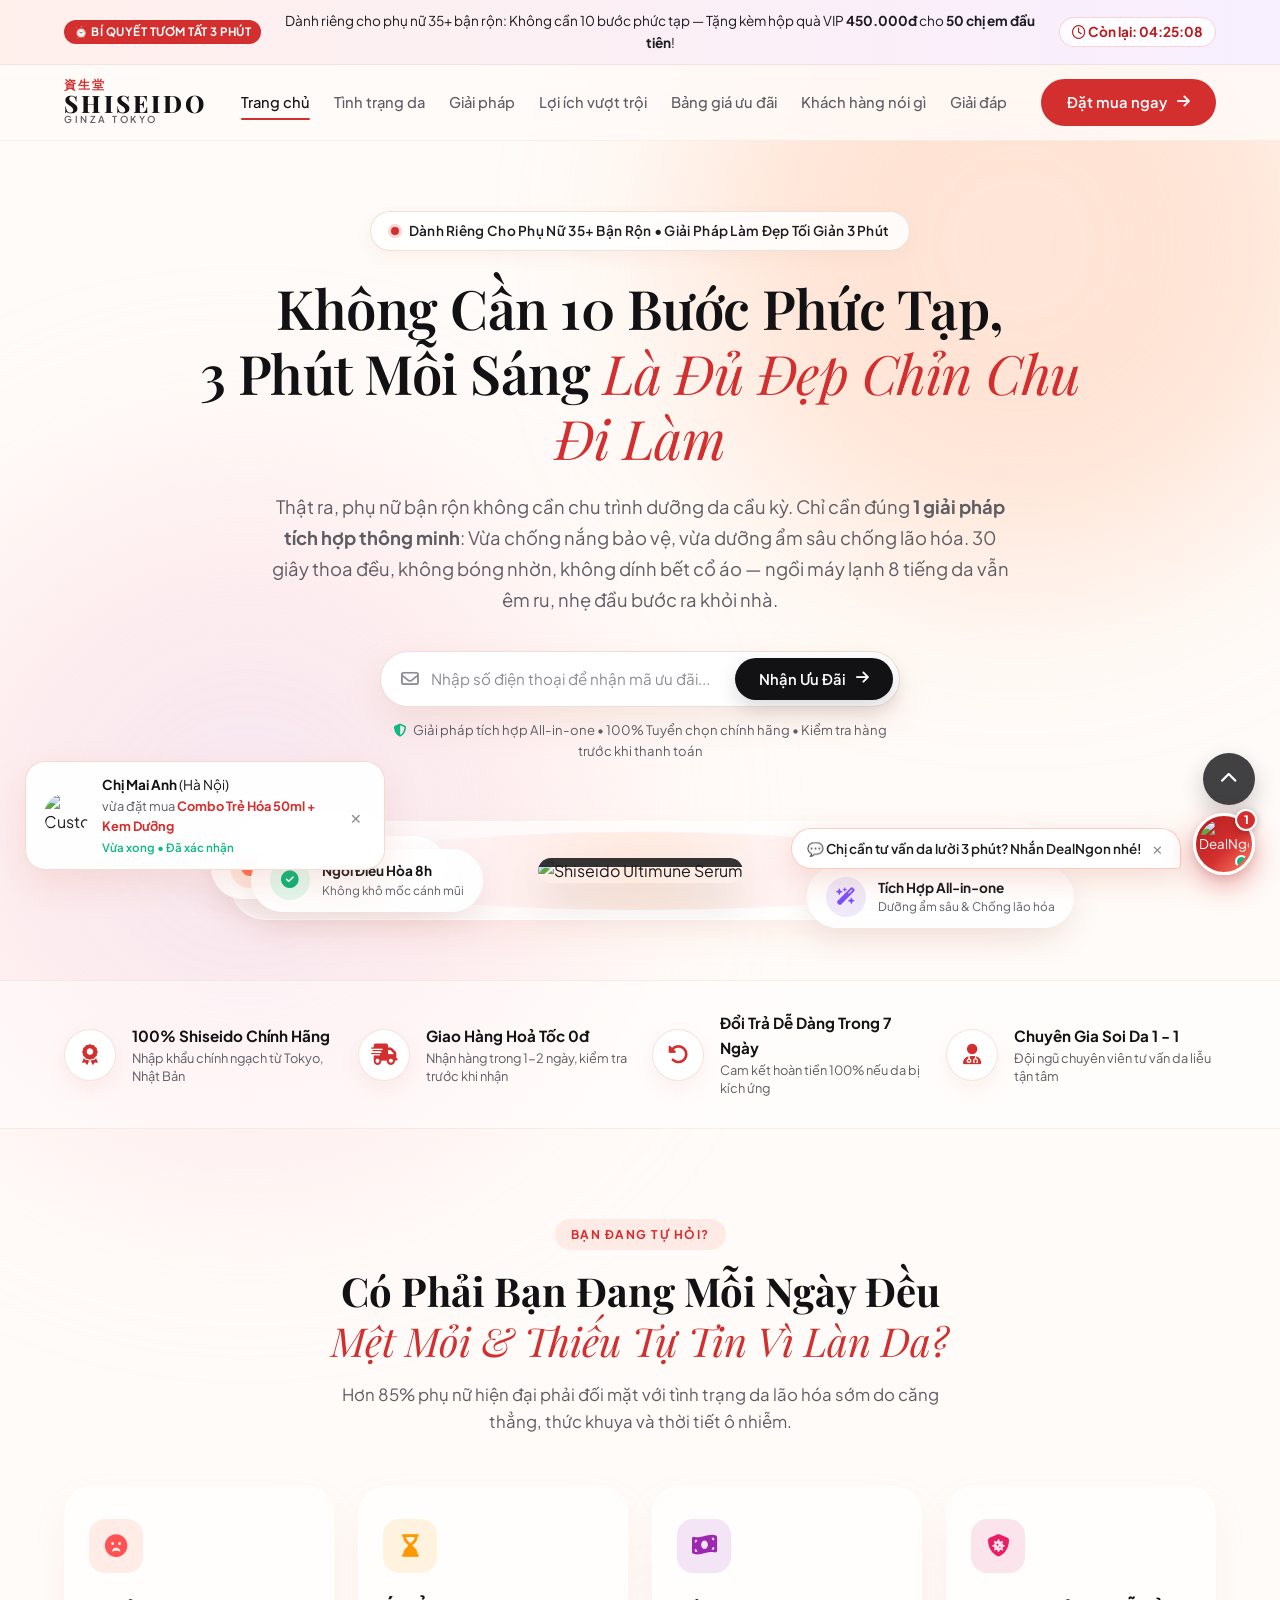
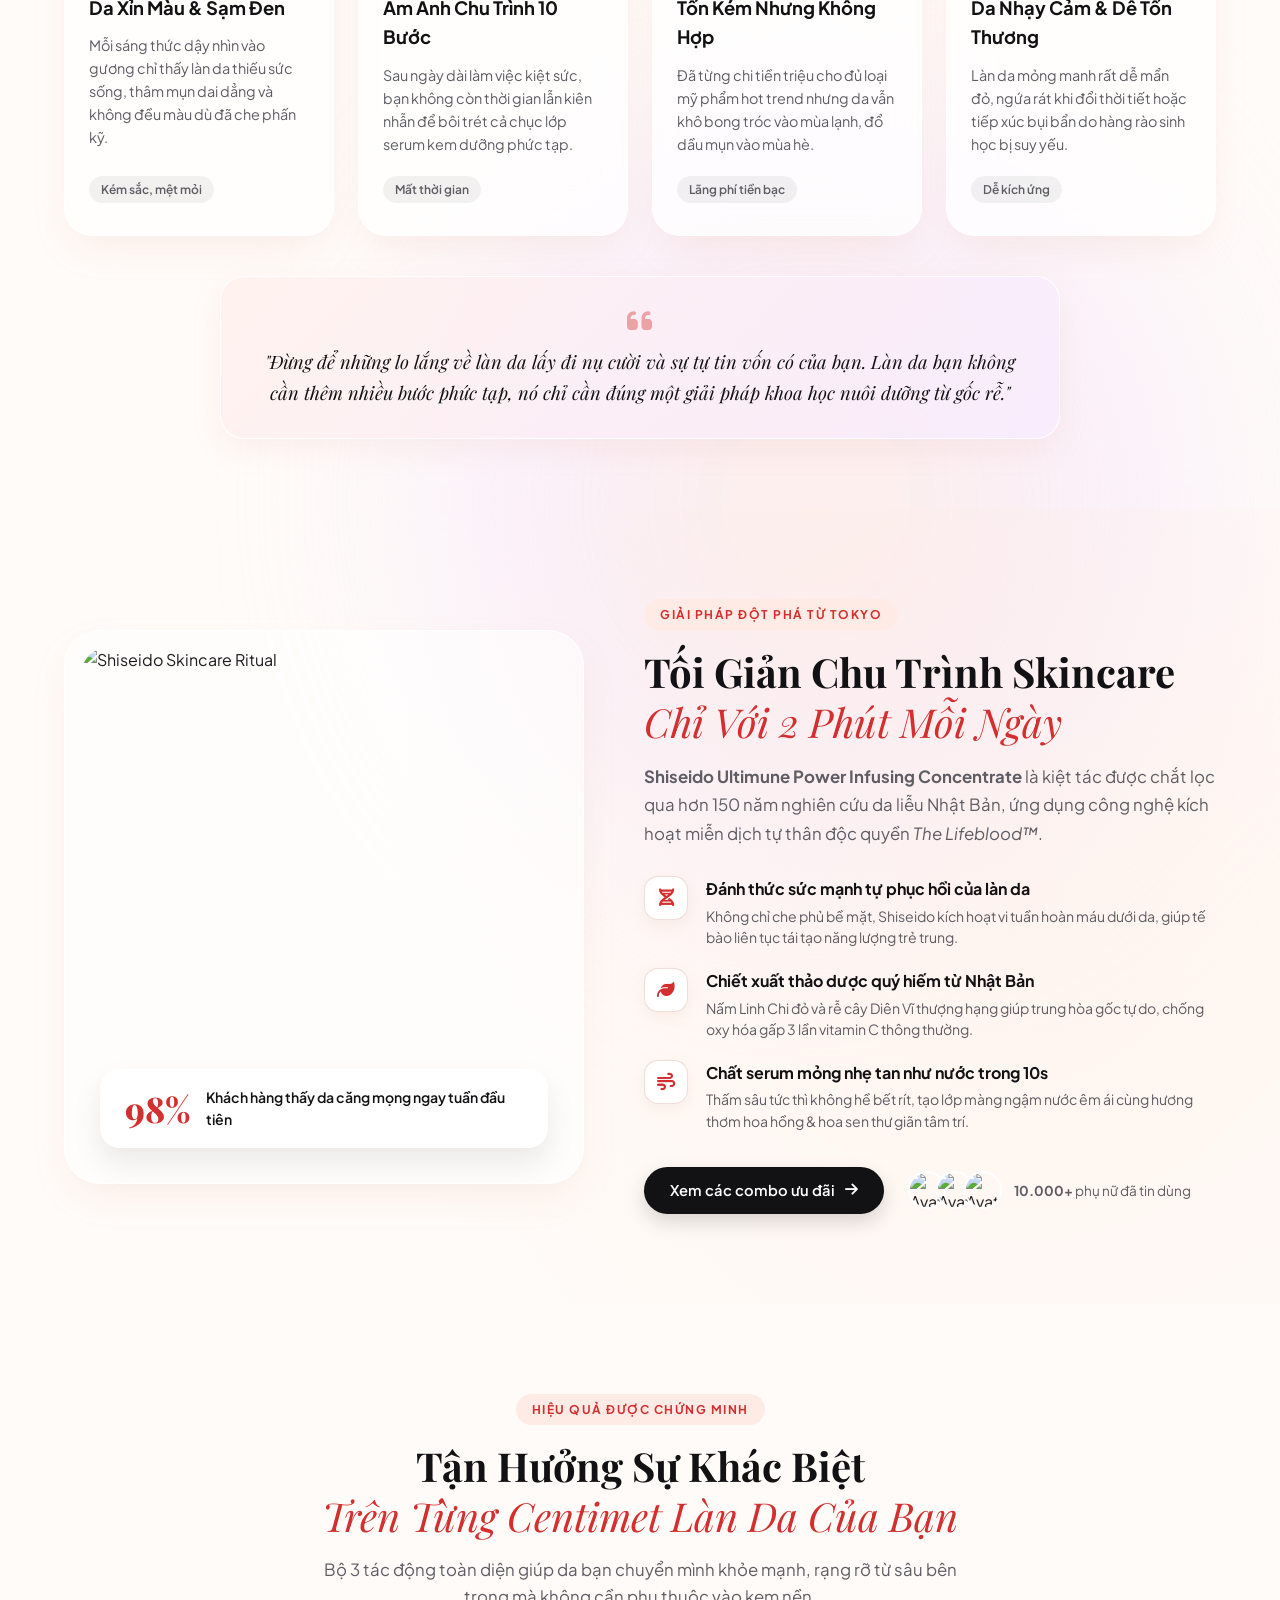
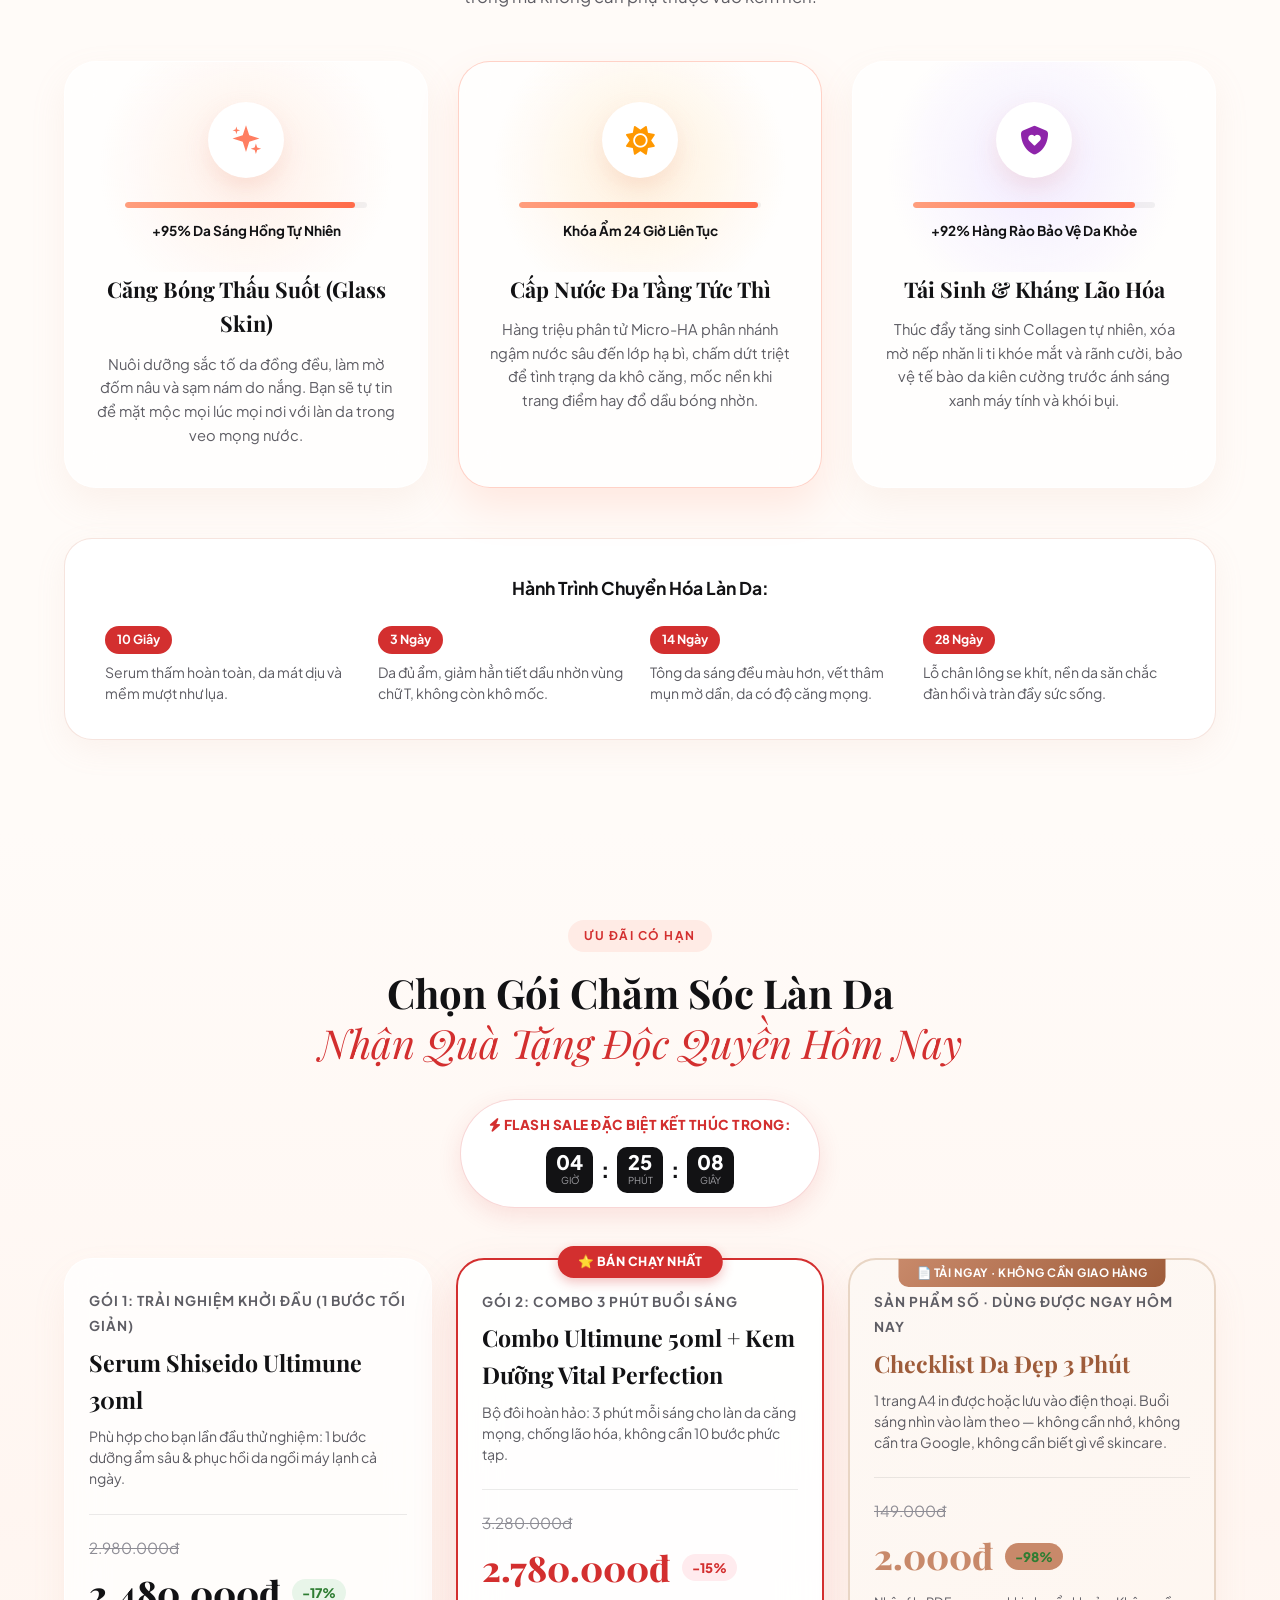
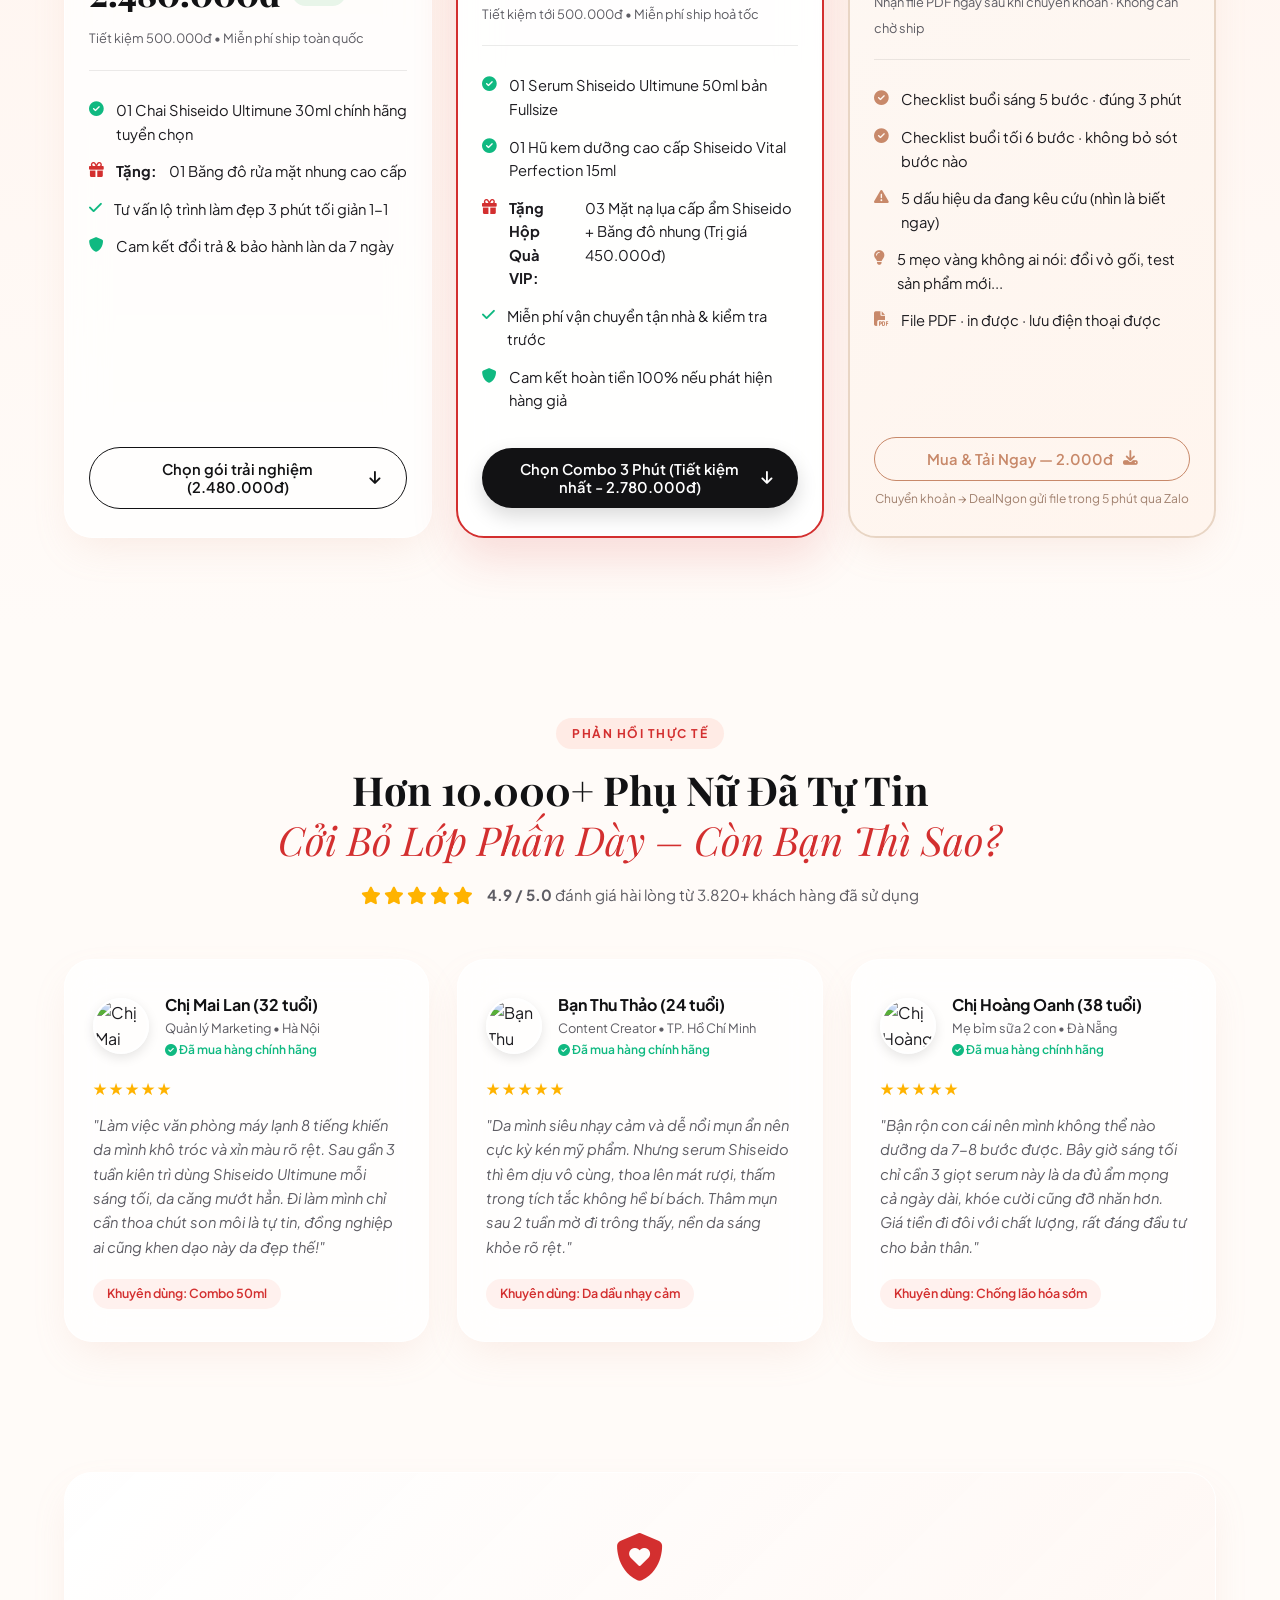
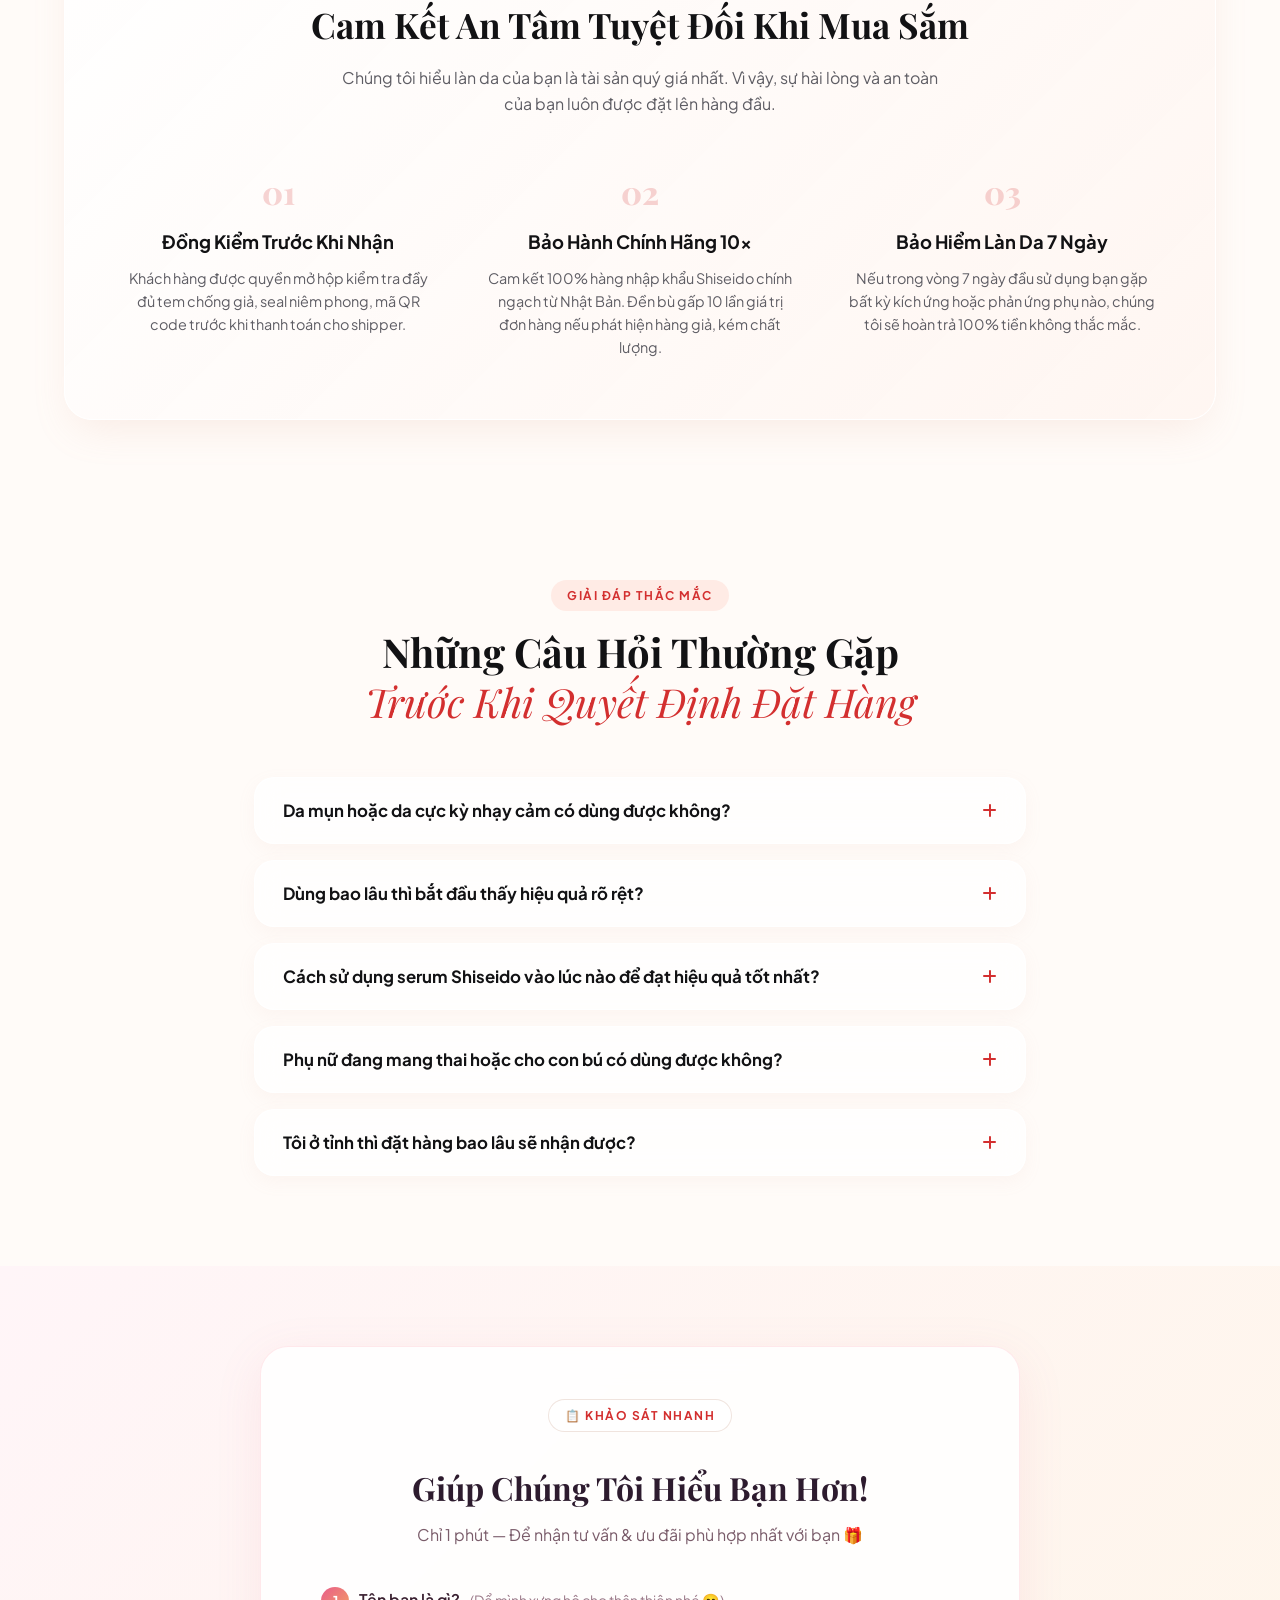
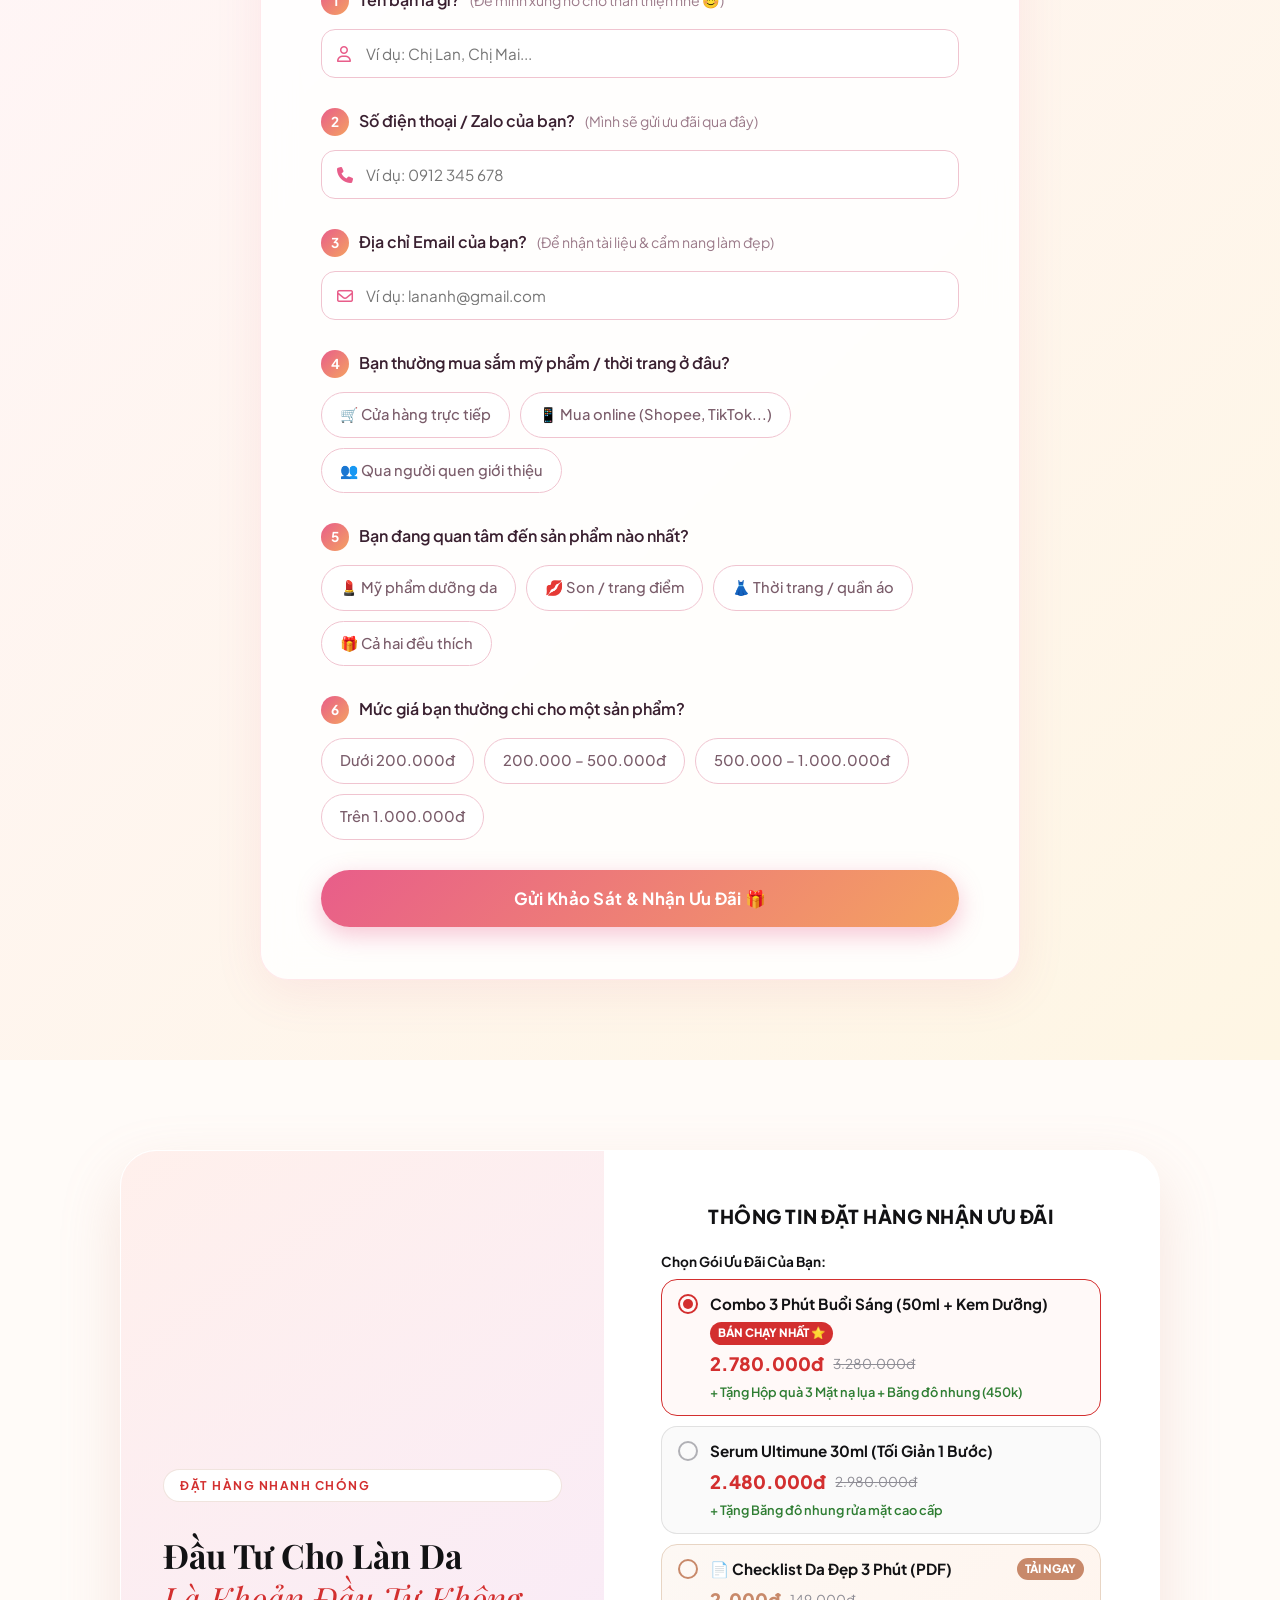
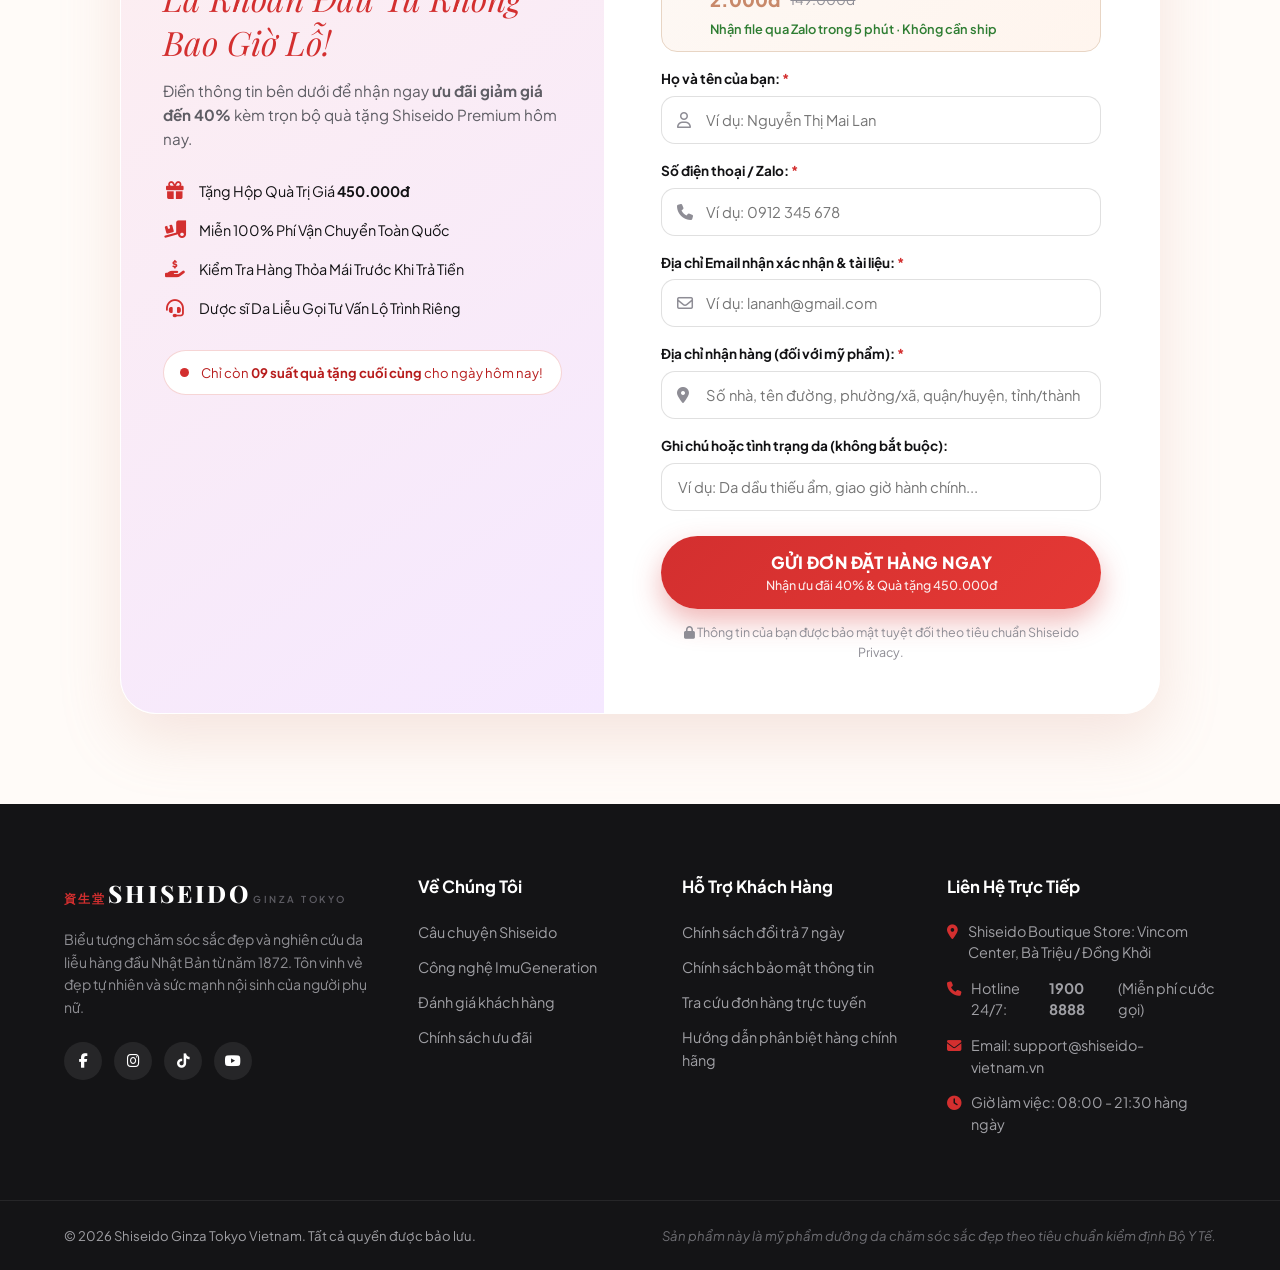
==== commit c5b548b5: "Add files via upload" ====
--- a/index.html
+++ b/index.html
@@ -14,7 +14,7 @@
   <!-- FontAwesome Icons -->
   <link rel="stylesheet" href="https://cdnjs.cloudflare.com/ajax/libs/font-awesome/6.5.1/css/all.min.css">
   
-  <link rel="stylesheet" href="style.css?v=3.2">
+  <link rel="stylesheet" href="style.css?v=3.3">
 </head>
 <body>
 
@@ -1312,6 +1312,6 @@
     </div>
   </div>
 
-  <script src="script.js?v=3.2"></script>
+  <script src="script.js?v=3.3"></script>
 </body>
 </html>
